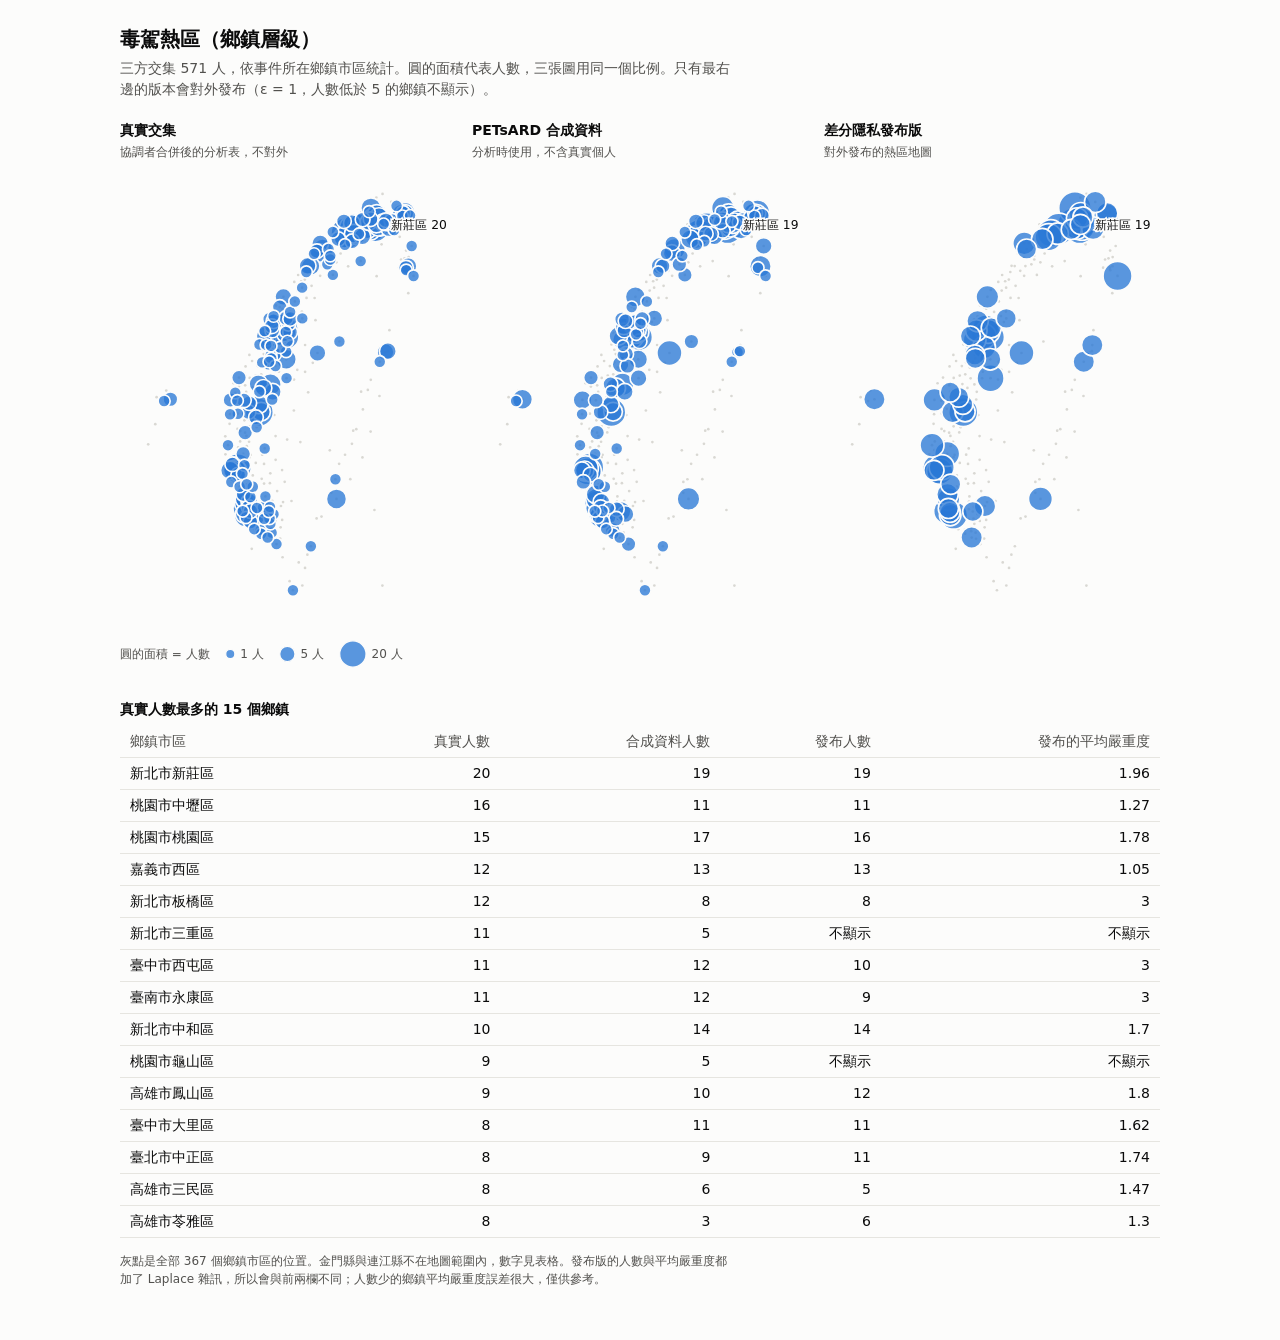
==== hotspot_pipeline/results/hotspot_map.html @ 136954be "Add PSI + PQC channel, PETsARD stage and DP hotspot map with a one-command demo psi_pqc: three-party" ====
<!doctype html>
<html lang="zh-Hant">
<head>
<meta charset="utf-8">
<meta name="viewport" content="width=device-width, initial-scale=1">
<title>毒駕熱區（鄉鎮層級）</title>
<style>
.viz-root {
  color-scheme: light;
  --surface-1: #fcfcfb; --text-primary: #0b0b0b; --text-secondary: #52514e;
  --series-1: #2a78d6; --ground: #d9d8d3; --rule: #e6e5e0;
}
@media (prefers-color-scheme: dark) {
  :root:where(:not([data-theme="light"])) .viz-root {
    color-scheme: dark;
    --surface-1: #1a1a19; --text-primary: #ffffff; --text-secondary: #c3c2b7;
    --series-1: #3987e5; --ground: #4a4945; --rule: #33322f;
  }
}
:root[data-theme="dark"] .viz-root {
  color-scheme: dark;
  --surface-1: #1a1a19; --text-primary: #ffffff; --text-secondary: #c3c2b7;
  --series-1: #3987e5; --ground: #4a4945; --rule: #33322f;
}
body { margin: 0; }
.viz-root { background: var(--surface-1); color: var(--text-primary); font: 14px/1.5 system-ui, "Noto Sans TC", "Microsoft JhengHei", sans-serif; padding: 24px 16px 40px; min-height: 100vh; box-sizing: border-box; }
.wrap { max-width: 1040px; margin: 0 auto; }
h1 { font-size: 20px; margin: 0 0 4px; }
.sub { color: var(--text-secondary); margin: 0 0 20px; max-width: 70ch; }
.maps { display: flex; flex-wrap: wrap; gap: 16px; }
.panel { flex: 1 1 280px; min-width: 0; }
.panel h2 { font-size: 14px; margin: 0; }
.panel p { color: var(--text-secondary); font-size: 12px; margin: 2px 0 6px; }
svg { width: 100%; height: auto; display: block; }
.ground { fill: var(--ground); }
.bubble { fill: var(--series-1); fill-opacity: .78; stroke: var(--surface-1); stroke-width: 1.5; }
.bubble:hover, .bubble.on { fill-opacity: 1; }
.lab { fill: var(--text-primary); font-size: 11px; paint-order: stroke; stroke: var(--surface-1); stroke-width: 3px; }
.key { color: var(--text-secondary); font-size: 12px; margin: 10px 0 0; display: flex; gap: 14px; align-items: center; flex-wrap: wrap; }
.key svg { width: auto; height: 34px; }
.tip { position: fixed; pointer-events: none; background: var(--surface-1); color: var(--text-primary); border: 1px solid var(--rule); border-radius: 6px; padding: 6px 9px; font-size: 12px; box-shadow: 0 2px 10px rgba(0,0,0,.15); }
.tip b { display: block; }
.scroll { overflow-x: auto; margin-top: 28px; }
table { border-collapse: collapse; width: 100%; font-variant-numeric: tabular-nums; }
caption { text-align: left; font-weight: 600; padding-bottom: 6px; }
th, td { padding: 5px 10px; border-bottom: 1px solid var(--rule); text-align: right; white-space: nowrap; }
th:first-child, td:first-child { text-align: left; }
th { color: var(--text-secondary); font-weight: 500; }
.note { color: var(--text-secondary); font-size: 12px; margin-top: 14px; max-width: 80ch; }
</style>
</head>
<body>
<div class="viz-root"><div class="wrap">
<h1>毒駕熱區（鄉鎮層級）</h1>
<p class="sub">三方交集 571 人，依事件所在鄉鎮市區統計。圓的面積代表人數，三張圖用同一個比例。只有最右邊的版本會對外發布（ε = 1，人數低於 5 的鄉鎮不顯示）。</p>
<div class="maps" id="maps"></div>
<div class="key" id="key"></div>
<div class="scroll"><table id="table"></table></div>
<p class="note">灰點是全部 367 個鄉鎮市區的位置。金門縣與連江縣不在地圖範圍內，數字見表格。發布版的人數與平均嚴重度都加了 Laplace 雜訊，所以會與前兩欄不同；人數少的鄉鎮平均嚴重度誤差很大，僅供參考。</p>
</div><div class="tip" id="tip" hidden></div></div>
<script>
const DATA = [{"id": 0, "county": "南投縣", "district": "中寮鄉", "lat": 23.8959, "lon": 120.7603, "n_real": 0, "n_synthetic": 0, "n_published": null, "severity_mean_published": null}, {"id": 1, "county": "南投縣", "district": "仁愛鄉", "lat": 24.063, "lon": 121.1657, "n_real": 1, "n_synthetic": 2, "n_published": null, "severity_mean_published": null}, {"id": 2, "county": "南投縣", "district": "信義鄉", "lat": 23.6412, "lon": 120.8826, "n_real": 0, "n_synthetic": 0, "n_published": null, "severity_mean_published": null}, {"id": 3, "county": "南投縣", "district": "南投市", "lat": 23.9153, "lon": 120.6841, "n_real": 5, "n_synthetic": 4, "n_published": 6.0, "severity_mean_published": 1.0}, {"id": 4, "county": "南投縣", "district": "名間鄉", "lat": 23.8435, "lon": 120.6944, "n_real": 0, "n_synthetic": 0, "n_published": null, "severity_mean_published": null}, {"id": 5, "county": "南投縣", "district": "國姓鄉", "lat": 24.0341, "lon": 120.8547, "n_real": 0, "n_synthetic": 0, "n_published": null, "severity_mean_published": null}, {"id": 6, "county": "南投縣", "district": "埔里鎮", "lat": 23.9678, "lon": 120.9668, "n_real": 3, "n_synthetic": 9, "n_published": 9.0, "severity_mean_published": 2.69}, {"id": 7, "county": "南投縣", "district": "水里鄉", "lat": 23.8114, "lon": 120.8549, "n_real": 0, "n_synthetic": 0, "n_published": null, "severity_mean_published": null}, {"id": 8, "county": "南投縣", "district": "竹山鎮", "lat": 23.759, "lon": 120.6868, "n_real": 1, "n_synthetic": 3, "n_published": 11.0, "severity_mean_published": 1.3}, {"id": 9, "county": "南投縣", "district": "草屯鎮", "lat": 23.9792, "lon": 120.6833, "n_real": 1, "n_synthetic": 0, "n_published": null, "severity_mean_published": null}, {"id": 10, "county": "南投縣", "district": "集集鎮", "lat": 23.8277, "lon": 120.7841, "n_real": 0, "n_synthetic": 0, "n_published": null, "severity_mean_published": null}, {"id": 11, "county": "南投縣", "district": "魚池鄉", "lat": 23.886, "lon": 120.9246, "n_real": 0, "n_synthetic": 0, "n_published": null, "severity_mean_published": null}, {"id": 12, "county": "南投縣", "district": "鹿谷鄉", "lat": 23.7474, "lon": 120.7546, "n_real": 0, "n_synthetic": 0, "n_published": null, "severity_mean_published": null}, {"id": 13, "county": "嘉義市", "district": "東區", "lat": 23.4799, "lon": 120.4562, "n_real": 4, "n_synthetic": 4, "n_published": 5.0, "severity_mean_published": 1.09}, {"id": 14, "county": "嘉義市", "district": "西區", "lat": 23.4765, "lon": 120.4398, "n_real": 12, "n_synthetic": 13, "n_published": 13.0, "severity_mean_published": 1.05}, {"id": 15, "county": "嘉義縣", "district": "中埔鄉", "lat": 23.4468, "lon": 120.4807, "n_real": 0, "n_synthetic": 0, "n_published": null, "severity_mean_published": null}, {"id": 16, "county": "嘉義縣", "district": "六腳鄉", "lat": 23.5041, "lon": 120.2911, "n_real": 0, "n_synthetic": 0, "n_published": null, "severity_mean_published": null}, {"id": 17, "county": "嘉義縣", "district": "大埔鄉", "lat": 23.2784, "lon": 120.5875, "n_real": 0, "n_synthetic": 0, "n_published": null, "severity_mean_published": null}, {"id": 18, "county": "嘉義縣", "district": "大林鎮", "lat": 23.6025, "lon": 120.462, "n_real": 0, "n_synthetic": 0, "n_published": null, "severity_mean_published": null}, {"id": 19, "county": "嘉義縣", "district": "太保市", "lat": 23.4777, "lon": 120.3421, "n_real": 2, "n_synthetic": 2, "n_published": 6.0, "severity_mean_published": 1.0}, {"id": 20, "county": "嘉義縣", "district": "布袋鎮", "lat": 23.3798, "lon": 120.1707, "n_real": 0, "n_synthetic": 0, "n_published": null, "severity_mean_published": null}, {"id": 21, "county": "嘉義縣", "district": "新港鄉", "lat": 23.552, "lon": 120.3489, "n_real": 2, "n_synthetic": 0, "n_published": null, "severity_mean_published": null}, {"id": 22, "county": "嘉義縣", "district": "朴子市", "lat": 23.4637, "lon": 120.2461, "n_real": 1, "n_synthetic": 0, "n_published": null, "severity_mean_published": null}, {"id": 23, "county": "嘉義縣", "district": "東石鄉", "lat": 23.4597, "lon": 120.1753, "n_real": 1, "n_synthetic": 1, "n_published": null, "severity_mean_published": null}, {"id": 24, "county": "嘉義縣", "district": "梅山鄉", "lat": 23.5818, "lon": 120.5571, "n_real": 1, "n_synthetic": 0, "n_published": null, "severity_mean_published": null}, {"id": 25, "county": "嘉義縣", "district": "民雄鄉", "lat": 23.5417, "lon": 120.4357, "n_real": 4, "n_synthetic": 3, "n_published": 5.0, "severity_mean_published": 1.2}, {"id": 26, "county": "嘉義縣", "district": "水上鄉", "lat": 23.4335, "lon": 120.4098, "n_real": 2, "n_synthetic": 0, "n_published": null, "severity_mean_published": null}, {"id": 27, "county": "嘉義縣", "district": "溪口鄉", "lat": 23.6014, "lon": 120.3988, "n_real": 0, "n_synthetic": 0, "n_published": 5.0, "severity_mean_published": 1.0}, {"id": 28, "county": "嘉義縣", "district": "番路鄉", "lat": 23.4532, "lon": 120.5762, "n_real": 0, "n_synthetic": 0, "n_published": null, "severity_mean_published": null}, {"id": 29, "county": "嘉義縣", "district": "竹崎鄉", "lat": 23.5078, "lon": 120.5435, "n_real": 0, "n_synthetic": 0, "n_published": null, "severity_mean_published": null}, {"id": 30, "county": "嘉義縣", "district": "義竹鄉", "lat": 23.3372, "lon": 120.2429, "n_real": 0, "n_synthetic": 0, "n_published": null, "severity_mean_published": null}, {"id": 31, "county": "嘉義縣", "district": "阿里山鄉", "lat": 23.4906, "lon": 120.7534, "n_real": 0, "n_synthetic": 0, "n_published": null, "severity_mean_published": null}, {"id": 32, "county": "嘉義縣", "district": "鹿草鄉", "lat": 23.4089, "lon": 120.3048, "n_real": 0, "n_synthetic": 0, "n_published": null, "severity_mean_published": null}, {"id": 33, "county": "基隆市", "district": "七堵區", "lat": 25.095, "lon": 121.7052, "n_real": 3, "n_synthetic": 2, "n_published": null, "severity_mean_published": null}, {"id": 34, "county": "基隆市", "district": "中山區", "lat": 25.1407, "lon": 121.7333, "n_real": 0, "n_synthetic": 0, "n_published": null, "severity_mean_published": null}, {"id": 35, "county": "基隆市", "district": "中正區", "lat": 25.1397, "lon": 121.7651, "n_real": 4, "n_synthetic": 8, "n_published": null, "severity_mean_published": null}, {"id": 36, "county": "基隆市", "district": "仁愛區", "lat": 25.1282, "lon": 121.7427, "n_real": 2, "n_synthetic": 2, "n_published": 6.0, "severity_mean_published": 3.0}, {"id": 37, "county": "基隆市", "district": "信義區", "lat": 25.1286, "lon": 121.7628, "n_real": 3, "n_synthetic": 3, "n_published": null, "severity_mean_published": null}, {"id": 38, "county": "基隆市", "district": "安樂區", "lat": 25.1315, "lon": 121.7216, "n_real": 3, "n_synthetic": 4, "n_published": null, "severity_mean_published": null}, {"id": 39, "county": "基隆市", "district": "暖暖區", "lat": 25.1046, "lon": 121.736, "n_real": 1, "n_synthetic": 1, "n_published": 9.0, "severity_mean_published": 1.0}, {"id": 40, "county": "宜蘭縣", "district": "三星鄉", "lat": 24.676, "lon": 121.7069, "n_real": 0, "n_synthetic": 0, "n_published": null, "severity_mean_published": null}, {"id": 41, "county": "宜蘭縣", "district": "五結鄉", "lat": 24.6881, "lon": 121.7911, "n_real": 3, "n_synthetic": 6, "n_published": null, "severity_mean_published": null}, {"id": 42, "county": "宜蘭縣", "district": "冬山鄉", "lat": 24.6554, "lon": 121.7708, "n_real": 1, "n_synthetic": 0, "n_published": null, "severity_mean_published": null}, {"id": 43, "county": "宜蘭縣", "district": "南澳鄉", "lat": 24.4645, "lon": 121.7896, "n_real": 0, "n_synthetic": 0, "n_published": null, "severity_mean_published": null}, {"id": 44, "county": "宜蘭縣", "district": "員山鄉", "lat": 24.744, "lon": 121.7241, "n_real": 0, "n_synthetic": 0, "n_published": null, "severity_mean_published": null}, {"id": 45, "county": "宜蘭縣", "district": "壯圍鄉", "lat": 24.7642, "lon": 121.7929, "n_real": 0, "n_synthetic": 0, "n_published": null, "severity_mean_published": null}, {"id": 46, "county": "宜蘭縣", "district": "大同鄉", "lat": 24.6051, "lon": 121.5029, "n_real": 0, "n_synthetic": 0, "n_published": null, "severity_mean_published": null}, {"id": 47, "county": "宜蘭縣", "district": "宜蘭市", "lat": 24.7531, "lon": 121.7552, "n_real": 0, "n_synthetic": 0, "n_published": null, "severity_mean_published": null}, {"id": 48, "county": "宜蘭縣", "district": "礁溪鄉", "lat": 24.8176, "lon": 121.7702, "n_real": 0, "n_synthetic": 0, "n_published": null, "severity_mean_published": null}, {"id": 49, "county": "宜蘭縣", "district": "羅東鎮", "lat": 24.6757, "lon": 121.7687, "n_real": 2, "n_synthetic": 1, "n_published": null, "severity_mean_published": null}, {"id": 50, "county": "宜蘭縣", "district": "蘇澳鎮", "lat": 24.6071, "lon": 121.8374, "n_real": 1, "n_synthetic": 1, "n_published": 13.0, "severity_mean_published": 1.0}, {"id": 51, "county": "宜蘭縣", "district": "頭城鎮", "lat": 24.8559, "lon": 121.8202, "n_real": 1, "n_synthetic": 3, "n_published": null, "severity_mean_published": null}, {"id": 52, "county": "屏東縣", "district": "三地門鄉", "lat": 22.7304, "lon": 120.6552, "n_real": 0, "n_synthetic": 0, "n_published": null, "severity_mean_published": null}, {"id": 53, "county": "屏東縣", "district": "九如鄉", "lat": 22.7344, "lon": 120.4909, "n_real": 0, "n_synthetic": 0, "n_published": null, "severity_mean_published": null}, {"id": 54, "county": "屏東縣", "district": "佳冬鄉", "lat": 22.426, "lon": 120.5552, "n_real": 0, "n_synthetic": 0, "n_published": null, "severity_mean_published": null}, {"id": 55, "county": "屏東縣", "district": "來義鄉", "lat": 22.5207, "lon": 120.6331, "n_real": 0, "n_synthetic": 0, "n_published": null, "severity_mean_published": null}, {"id": 56, "county": "屏東縣", "district": "內埔鄉", "lat": 22.6295, "lon": 120.5687, "n_real": 1, "n_synthetic": 3, "n_published": null, "severity_mean_published": null}, {"id": 57, "county": "屏東縣", "district": "南州鄉", "lat": 22.489, "lon": 120.5116, "n_real": 0, "n_synthetic": 0, "n_published": null, "severity_mean_published": null}, {"id": 58, "county": "屏東縣", "district": "屏東市", "lat": 22.6714, "lon": 120.4894, "n_real": 3, "n_synthetic": 2, "n_published": null, "severity_mean_published": null}, {"id": 59, "county": "屏東縣", "district": "崁頂鄉", "lat": 22.5133, "lon": 120.5103, "n_real": 0, "n_synthetic": 0, "n_published": null, "severity_mean_published": null}, {"id": 60, "county": "屏東縣", "district": "恆春鎮", "lat": 21.9982, "lon": 120.7448, "n_real": 1, "n_synthetic": 1, "n_published": null, "severity_mean_published": null}, {"id": 61, "county": "屏東縣", "district": "新園鄉", "lat": 22.4991, "lon": 120.4529, "n_real": 1, "n_synthetic": 2, "n_published": null, "severity_mean_published": null}, {"id": 62, "county": "屏東縣", "district": "新埤鄉", "lat": 22.4764, "lon": 120.5516, "n_real": 1, "n_synthetic": 0, "n_published": null, "severity_mean_published": null}, {"id": 63, "county": "屏東縣", "district": "春日鄉", "lat": 22.4273, "lon": 120.6286, "n_real": 0, "n_synthetic": 0, "n_published": null, "severity_mean_published": null}, {"id": 64, "county": "屏東縣", "district": "東港鎮", "lat": 22.4678, "lon": 120.4571, "n_real": 1, "n_synthetic": 1, "n_published": null, "severity_mean_published": null}, {"id": 65, "county": "屏東縣", "district": "枋寮鄉", "lat": 22.3816, "lon": 120.5958, "n_real": 1, "n_synthetic": 2, "n_published": null, "severity_mean_published": null}, {"id": 66, "county": "屏東縣", "district": "枋山鄉", "lat": 22.2721, "lon": 120.6507, "n_real": 0, "n_synthetic": 0, "n_published": null, "severity_mean_published": null}, {"id": 67, "county": "屏東縣", "district": "林邊鄉", "lat": 22.4359, "lon": 120.5158, "n_real": 1, "n_synthetic": 1, "n_published": 6.0, "severity_mean_published": 1.0}, {"id": 68, "county": "屏東縣", "district": "泰武鄉", "lat": 22.5822, "lon": 120.647, "n_real": 0, "n_synthetic": 0, "n_published": null, "severity_mean_published": null}, {"id": 69, "county": "屏東縣", "district": "滿州鄉", "lat": 22.0376, "lon": 120.8299, "n_real": 0, "n_synthetic": 0, "n_published": null, "severity_mean_published": null}, {"id": 70, "county": "屏東縣", "district": "潮州鎮", "lat": 22.5494, "lon": 120.5401, "n_real": 1, "n_synthetic": 0, "n_published": null, "severity_mean_published": null}, {"id": 71, "county": "屏東縣", "district": "牡丹鄉", "lat": 22.1835, "lon": 120.8543, "n_real": 0, "n_synthetic": 0, "n_published": null, "severity_mean_published": null}, {"id": 72, "county": "屏東縣", "district": "獅子鄉", "lat": 22.2296, "lon": 120.7972, "n_real": 0, "n_synthetic": 0, "n_published": null, "severity_mean_published": null}, {"id": 73, "county": "屏東縣", "district": "琉球鄉", "lat": 22.3418, "lon": 120.3716, "n_real": 0, "n_synthetic": 0, "n_published": null, "severity_mean_published": null}, {"id": 74, "county": "屏東縣", "district": "瑪家鄉", "lat": 22.6978, "lon": 120.6363, "n_real": 0, "n_synthetic": 0, "n_published": 6.0, "severity_mean_published": 1.08}, {"id": 75, "county": "屏東縣", "district": "竹田鄉", "lat": 22.5939, "lon": 120.5327, "n_real": 1, "n_synthetic": 0, "n_published": null, "severity_mean_published": null}, {"id": 76, "county": "屏東縣", "district": "萬丹鄉", "lat": 22.5915, "lon": 120.4839, "n_real": 1, "n_synthetic": 2, "n_published": null, "severity_mean_published": null}, {"id": 77, "county": "屏東縣", "district": "萬巒鄉", "lat": 22.5735, "lon": 120.5895, "n_real": 0, "n_synthetic": 0, "n_published": null, "severity_mean_published": null}, {"id": 78, "county": "屏東縣", "district": "車城鄉", "lat": 22.0739, "lon": 120.7146, "n_real": 0, "n_synthetic": 0, "n_published": null, "severity_mean_published": null}, {"id": 79, "county": "屏東縣", "district": "里港鄉", "lat": 22.7768, "lon": 120.4954, "n_real": 1, "n_synthetic": 0, "n_published": null, "severity_mean_published": null}, {"id": 80, "county": "屏東縣", "district": "長治鄉", "lat": 22.6906, "lon": 120.5365, "n_real": 1, "n_synthetic": 0, "n_published": null, "severity_mean_published": null}, {"id": 81, "county": "屏東縣", "district": "霧臺鄉", "lat": 22.739, "lon": 120.7317, "n_real": 0, "n_synthetic": 0, "n_published": null, "severity_mean_published": null}, {"id": 82, "county": "屏東縣", "district": "高樹鄉", "lat": 22.8212, "lon": 120.6018, "n_real": 0, "n_synthetic": 0, "n_published": null, "severity_mean_published": null}, {"id": 83, "county": "屏東縣", "district": "鹽埔鄉", "lat": 22.7399, "lon": 120.557, "n_real": 0, "n_synthetic": 0, "n_published": null, "severity_mean_published": null}, {"id": 84, "county": "屏東縣", "district": "麟洛鄉", "lat": 22.652, "lon": 120.5261, "n_real": 1, "n_synthetic": 5, "n_published": 5.0, "severity_mean_published": 1.59}, {"id": 85, "county": "彰化縣", "district": "二林鎮", "lat": 23.901, "lon": 120.3747, "n_real": 0, "n_synthetic": 0, "n_published": null, "severity_mean_published": null}, {"id": 86, "county": "彰化縣", "district": "二水鄉", "lat": 23.8121, "lon": 120.6175, "n_real": 0, "n_synthetic": 0, "n_published": null, "severity_mean_published": null}, {"id": 87, "county": "彰化縣", "district": "伸港鄉", "lat": 24.1495, "lon": 120.4882, "n_real": 1, "n_synthetic": 0, "n_published": null, "severity_mean_published": null}, {"id": 88, "county": "彰化縣", "district": "北斗鎮", "lat": 23.8731, "lon": 120.5238, "n_real": 1, "n_synthetic": 3, "n_published": null, "severity_mean_published": null}, {"id": 89, "county": "彰化縣", "district": "和美鎮", "lat": 24.1082, "lon": 120.5036, "n_real": 5, "n_synthetic": 4, "n_published": 5.0, "severity_mean_published": 1.63}, {"id": 90, "county": "彰化縣", "district": "員林市", "lat": 23.9593, "lon": 120.5746, "n_real": 2, "n_synthetic": 2, "n_published": null, "severity_mean_published": null}, {"id": 91, "county": "彰化縣", "district": "埔心鄉", "lat": 23.9517, "lon": 120.5443, "n_real": 1, "n_synthetic": 1, "n_published": 5.0, "severity_mean_published": 1.0}, {"id": 92, "county": "彰化縣", "district": "埔鹽鄉", "lat": 23.9947, "lon": 120.4673, "n_real": 0, "n_synthetic": 0, "n_published": null, "severity_mean_published": null}, {"id": 93, "county": "彰化縣", "district": "埤頭鄉", "lat": 23.8897, "lon": 120.4663, "n_real": 1, "n_synthetic": 0, "n_published": null, "severity_mean_published": null}, {"id": 94, "county": "彰化縣", "district": "大城鄉", "lat": 23.8564, "lon": 120.3156, "n_real": 0, "n_synthetic": 0, "n_published": null, "severity_mean_published": null}, {"id": 95, "county": "彰化縣", "district": "大村鄉", "lat": 23.9893, "lon": 120.5639, "n_real": 0, "n_synthetic": 0, "n_published": null, "severity_mean_published": null}, {"id": 96, "county": "彰化縣", "district": "彰化市", "lat": 24.0778, "lon": 120.5429, "n_real": 6, "n_synthetic": 5, "n_published": 7.0, "severity_mean_published": 1.0}, {"id": 97, "county": "彰化縣", "district": "永靖鄉", "lat": 23.9228, "lon": 120.5486, "n_real": 1, "n_synthetic": 0, "n_published": 5.0, "severity_mean_published": 3.0}, {"id": 98, "county": "彰化縣", "district": "溪州鄉", "lat": 23.8475, "lon": 120.4993, "n_real": 0, "n_synthetic": 0, "n_published": null, "severity_mean_published": null}, {"id": 99, "county": "彰化縣", "district": "溪湖鎮", "lat": 23.9591, "lon": 120.4804, "n_real": 0, "n_synthetic": 0, "n_published": null, "severity_mean_published": null}, {"id": 100, "county": "彰化縣", "district": "田中鎮", "lat": 23.8598, "lon": 120.5861, "n_real": 1, "n_synthetic": 2, "n_published": null, "severity_mean_published": null}, {"id": 101, "county": "彰化縣", "district": "田尾鄉", "lat": 23.8955, "lon": 120.529, "n_real": 1, "n_synthetic": 0, "n_published": null, "severity_mean_published": null}, {"id": 102, "county": "彰化縣", "district": "社頭鄉", "lat": 23.9029, "lon": 120.5872, "n_real": 0, "n_synthetic": 0, "n_published": null, "severity_mean_published": null}, {"id": 103, "county": "彰化縣", "district": "福興鄉", "lat": 24.0383, "lon": 120.4416, "n_real": 1, "n_synthetic": 0, "n_published": null, "severity_mean_published": null}, {"id": 104, "county": "彰化縣", "district": "秀水鄉", "lat": 24.0349, "lon": 120.5026, "n_real": 1, "n_synthetic": 0, "n_published": null, "severity_mean_published": null}, {"id": 105, "county": "彰化縣", "district": "竹塘鄉", "lat": 23.8591, "lon": 120.4268, "n_real": 0, "n_synthetic": 0, "n_published": null, "severity_mean_published": null}, {"id": 106, "county": "彰化縣", "district": "線西鄉", "lat": 24.1322, "lon": 120.4622, "n_real": 0, "n_synthetic": 0, "n_published": null, "severity_mean_published": null}, {"id": 107, "county": "彰化縣", "district": "芬園鄉", "lat": 24.0136, "lon": 120.6284, "n_real": 1, "n_synthetic": 0, "n_published": 7.0, "severity_mean_published": 1.0}, {"id": 108, "county": "彰化縣", "district": "花壇鄉", "lat": 24.0267, "lon": 120.5457, "n_real": 1, "n_synthetic": 1, "n_published": null, "severity_mean_published": null}, {"id": 109, "county": "彰化縣", "district": "芳苑鄉", "lat": 23.9516, "lon": 120.35, "n_real": 0, "n_synthetic": 0, "n_published": null, "severity_mean_published": null}, {"id": 110, "county": "彰化縣", "district": "鹿港鎮", "lat": 24.0644, "lon": 120.4404, "n_real": 0, "n_synthetic": 0, "n_published": null, "severity_mean_published": null}, {"id": 111, "county": "新北市", "district": "三峽區", "lat": 24.9354, "lon": 121.3737, "n_real": 3, "n_synthetic": 3, "n_published": null, "severity_mean_published": null}, {"id": 112, "county": "新北市", "district": "三芝區", "lat": 25.2574, "lon": 121.5002, "n_real": 0, "n_synthetic": 0, "n_published": null, "severity_mean_published": null}, {"id": 113, "county": "新北市", "district": "三重區", "lat": 25.0651, "lon": 121.4894, "n_real": 11, "n_synthetic": 5, "n_published": null, "severity_mean_published": null}, {"id": 114, "county": "新北市", "district": "中和區", "lat": 24.9999, "lon": 121.4938, "n_real": 10, "n_synthetic": 14, "n_published": 14.0, "severity_mean_published": 1.7}, {"id": 115, "county": "新北市", "district": "五股區", "lat": 25.078, "lon": 121.4485, "n_real": 2, "n_synthetic": 2, "n_published": null, "severity_mean_published": null}, {"id": 116, "county": "新北市", "district": "八里區", "lat": 25.1403, "lon": 121.4349, "n_real": 1, "n_synthetic": 1, "n_published": null, "severity_mean_published": null}, {"id": 117, "county": "新北市", "district": "土城區", "lat": 24.9821, "lon": 121.4499, "n_real": 4, "n_synthetic": 2, "n_published": null, "severity_mean_published": null}, {"id": 118, "county": "新北市", "district": "坪林區", "lat": 24.9321, "lon": 121.7117, "n_real": 0, "n_synthetic": 0, "n_published": null, "severity_mean_published": null}, {"id": 119, "county": "新北市", "district": "平溪區", "lat": 25.0248, "lon": 121.7409, "n_real": 0, "n_synthetic": 0, "n_published": null, "severity_mean_published": null}, {"id": 120, "county": "新北市", "district": "新店區", "lat": 24.9736, "lon": 121.5312, "n_real": 0, "n_synthetic": 0, "n_published": null, "severity_mean_published": null}, {"id": 121, "county": "新北市", "district": "新莊區", "lat": 25.0347, "lon": 121.4478, "n_real": 20, "n_synthetic": 19, "n_published": 19.0, "severity_mean_published": 1.96}, {"id": 122, "county": "新北市", "district": "板橋區", "lat": 25.0102, "lon": 121.4653, "n_real": 12, "n_synthetic": 8, "n_published": 8.0, "severity_mean_published": 3.0}, {"id": 123, "county": "新北市", "district": "林口區", "lat": 25.0762, "lon": 121.376, "n_real": 2, "n_synthetic": 1, "n_published": null, "severity_mean_published": null}, {"id": 124, "county": "新北市", "district": "樹林區", "lat": 24.9925, "lon": 121.4186, "n_real": 4, "n_synthetic": 5, "n_published": 5.0, "severity_mean_published": 2.56}, {"id": 125, "county": "新北市", "district": "永和區", "lat": 25.0077, "lon": 121.5159, "n_real": 3, "n_synthetic": 4, "n_published": 9.0, "severity_mean_published": 1.0}, {"id": 126, "county": "新北市", "district": "汐止區", "lat": 25.0652, "lon": 121.6388, "n_real": 2, "n_synthetic": 3, "n_published": null, "severity_mean_published": null}, {"id": 127, "county": "新北市", "district": "泰山區", "lat": 25.0557, "lon": 121.4311, "n_real": 3, "n_synthetic": 2, "n_published": null, "severity_mean_published": null}, {"id": 128, "county": "新北市", "district": "淡水區", "lat": 25.172, "lon": 121.4513, "n_real": 5, "n_synthetic": 7, "n_published": 17.0, "severity_mean_published": 1.08}, {"id": 129, "county": "新北市", "district": "深坑區", "lat": 25.0031, "lon": 121.6155, "n_real": 3, "n_synthetic": 6, "n_published": 7.0, "severity_mean_published": 1.28}, {"id": 130, "county": "新北市", "district": "烏來區", "lat": 24.8698, "lon": 121.5477, "n_real": 0, "n_synthetic": 0, "n_published": null, "severity_mean_published": null}, {"id": 131, "county": "新北市", "district": "瑞芳區", "lat": 25.1083, "lon": 121.8057, "n_real": 1, "n_synthetic": 2, "n_published": null, "severity_mean_published": null}, {"id": 132, "county": "新北市", "district": "石碇區", "lat": 24.989, "lon": 121.6622, "n_real": 1, "n_synthetic": 1, "n_published": null, "severity_mean_published": null}, {"id": 133, "county": "新北市", "district": "石門區", "lat": 25.2879, "lon": 121.5563, "n_real": 0, "n_synthetic": 0, "n_published": null, "severity_mean_published": null}, {"id": 134, "county": "新北市", "district": "萬里區", "lat": 25.1893, "lon": 121.6832, "n_real": 1, "n_synthetic": 1, "n_published": null, "severity_mean_published": null}, {"id": 135, "county": "新北市", "district": "蘆洲區", "lat": 25.0839, "lon": 121.4717, "n_real": 5, "n_synthetic": 7, "n_published": 6.0, "severity_mean_published": 2.85}, {"id": 136, "county": "新北市", "district": "貢寮區", "lat": 25.0159, "lon": 121.9322, "n_real": 0, "n_synthetic": 0, "n_published": null, "severity_mean_published": null}, {"id": 137, "county": "新北市", "district": "金山區", "lat": 25.2219, "lon": 121.6354, "n_real": 0, "n_synthetic": 0, "n_published": 6.0, "severity_mean_published": 1.0}, {"id": 138, "county": "新北市", "district": "雙溪區", "lat": 25.0367, "lon": 121.837, "n_real": 0, "n_synthetic": 0, "n_published": null, "severity_mean_published": null}, {"id": 139, "county": "新北市", "district": "鶯歌區", "lat": 24.9553, "lon": 121.343, "n_real": 1, "n_synthetic": 2, "n_published": null, "severity_mean_published": null}, {"id": 140, "county": "新竹市", "district": "北區", "lat": 24.8124, "lon": 120.9619, "n_real": 2, "n_synthetic": 0, "n_published": null, "severity_mean_published": null}, {"id": 141, "county": "新竹市", "district": "東區", "lat": 24.7967, "lon": 120.9876, "n_real": 4, "n_synthetic": 3, "n_published": null, "severity_mean_published": null}, {"id": 142, "county": "新竹市", "district": "香山區", "lat": 24.7913, "lon": 120.9359, "n_real": 1, "n_synthetic": 1, "n_published": null, "severity_mean_published": null}, {"id": 143, "county": "新竹縣", "district": "五峰鄉", "lat": 24.616, "lon": 121.1065, "n_real": 1, "n_synthetic": 2, "n_published": null, "severity_mean_published": null}, {"id": 144, "county": "新竹縣", "district": "北埔鄉", "lat": 24.7039, "lon": 121.0565, "n_real": 1, "n_synthetic": 2, "n_published": null, "severity_mean_published": null}, {"id": 145, "county": "新竹縣", "district": "寶山鄉", "lat": 24.7579, "lon": 120.9911, "n_real": 0, "n_synthetic": 0, "n_published": null, "severity_mean_published": null}, {"id": 146, "county": "新竹縣", "district": "尖石鄉", "lat": 24.687, "lon": 121.2448, "n_real": 0, "n_synthetic": 0, "n_published": null, "severity_mean_published": null}, {"id": 147, "county": "新竹縣", "district": "峨眉鄉", "lat": 24.6895, "lon": 121.0026, "n_real": 0, "n_synthetic": 0, "n_published": null, "severity_mean_published": null}, {"id": 148, "county": "新竹縣", "district": "新埔鎮", "lat": 24.831, "lon": 121.0665, "n_real": 1, "n_synthetic": 0, "n_published": null, "severity_mean_published": null}, {"id": 149, "county": "新竹縣", "district": "新豐鄉", "lat": 24.8777, "lon": 120.9919, "n_real": 3, "n_synthetic": 2, "n_published": 7.0, "severity_mean_published": 1.0}, {"id": 150, "county": "新竹縣", "district": "橫山鄉", "lat": 24.7201, "lon": 121.1381, "n_real": 0, "n_synthetic": 0, "n_published": null, "severity_mean_published": null}, {"id": 151, "county": "新竹縣", "district": "湖口鄉", "lat": 24.8781, "lon": 121.0332, "n_real": 0, "n_synthetic": 0, "n_published": null, "severity_mean_published": null}, {"id": 152, "county": "新竹縣", "district": "竹北市", "lat": 24.83, "lon": 121.0135, "n_real": 5, "n_synthetic": 6, "n_published": 5.0, "severity_mean_published": 3.0}, {"id": 153, "county": "新竹縣", "district": "竹東鎮", "lat": 24.744, "lon": 121.083, "n_real": 1, "n_synthetic": 0, "n_published": null, "severity_mean_published": null}, {"id": 154, "county": "新竹縣", "district": "芎林鄉", "lat": 24.774, "lon": 121.0828, "n_real": 1, "n_synthetic": 1, "n_published": null, "severity_mean_published": null}, {"id": 155, "county": "新竹縣", "district": "關西鎮", "lat": 24.7934, "lon": 121.1765, "n_real": 0, "n_synthetic": 0, "n_published": null, "severity_mean_published": null}, {"id": 156, "county": "桃園市", "district": "中壢區", "lat": 24.962, "lon": 121.2325, "n_real": 16, "n_synthetic": 11, "n_published": 11.0, "severity_mean_published": 1.27}, {"id": 157, "county": "桃園市", "district": "八德區", "lat": 24.9581, "lon": 121.2954, "n_real": 4, "n_synthetic": 2, "n_published": 6.0, "severity_mean_published": 1.0}, {"id": 158, "county": "桃園市", "district": "大園區", "lat": 25.0614, "lon": 121.2064, "n_real": 2, "n_synthetic": 2, "n_published": null, "severity_mean_published": null}, {"id": 159, "county": "桃園市", "district": "大溪區", "lat": 24.8943, "lon": 121.2824, "n_real": 2, "n_synthetic": 1, "n_published": null, "severity_mean_published": null}, {"id": 160, "county": "桃園市", "district": "平鎮", "lat": 24.9287, "lon": 121.213, "n_real": 6, "n_synthetic": 7, "n_published": 11.0, "severity_mean_published": 1.0}, {"id": 161, "county": "桃園市", "district": "復興區", "lat": 24.7304, "lon": 121.3583, "n_real": 1, "n_synthetic": 0, "n_published": null, "severity_mean_published": null}, {"id": 162, "county": "桃園市", "district": "新屋區", "lat": 24.972, "lon": 121.106, "n_real": 1, "n_synthetic": 1, "n_published": null, "severity_mean_published": null}, {"id": 163, "county": "桃園市", "district": "桃園區", "lat": 24.9971, "lon": 121.3044, "n_real": 15, "n_synthetic": 17, "n_published": 16.0, "severity_mean_published": 1.78}, {"id": 164, "county": "桃園市", "district": "楊梅區", "lat": 24.9124, "lon": 121.1548, "n_real": 2, "n_synthetic": 4, "n_published": 6.0, "severity_mean_published": 1.06}, {"id": 165, "county": "桃園市", "district": "蘆竹區", "lat": 25.0449, "lon": 121.2792, "n_real": 3, "n_synthetic": 3, "n_published": null, "severity_mean_published": null}, {"id": 166, "county": "桃園市", "district": "觀音區", "lat": 25.0358, "lon": 121.1307, "n_real": 0, "n_synthetic": 0, "n_published": null, "severity_mean_published": null}, {"id": 167, "county": "桃園市", "district": "龍潭區", "lat": 24.8664, "lon": 121.2155, "n_real": 1, "n_synthetic": 1, "n_published": null, "severity_mean_published": null}, {"id": 168, "county": "桃園市", "district": "龜山區", "lat": 25.0199, "lon": 121.3552, "n_real": 9, "n_synthetic": 5, "n_published": null, "severity_mean_published": null}, {"id": 169, "county": "澎湖縣", "district": "七美鄉", "lat": 23.2095, "lon": 119.4338, "n_real": 0, "n_synthetic": 0, "n_published": null, "severity_mean_published": null}, {"id": 170, "county": "澎湖縣", "district": "望安鄉", "lat": 23.377, "lon": 119.4978, "n_real": 0, "n_synthetic": 0, "n_published": null, "severity_mean_published": null}, {"id": 171, "county": "澎湖縣", "district": "湖西鄉", "lat": 23.5837, "lon": 119.6348, "n_real": 2, "n_synthetic": 5, "n_published": 6.0, "severity_mean_published": 1.0}, {"id": 172, "county": "澎湖縣", "district": "白沙鄉", "lat": 23.6557, "lon": 119.5974, "n_real": 0, "n_synthetic": 0, "n_published": null, "severity_mean_published": null}, {"id": 173, "county": "澎湖縣", "district": "西嶼鄉", "lat": 23.6008, "lon": 119.5097, "n_real": 0, "n_synthetic": 0, "n_published": null, "severity_mean_published": null}, {"id": 174, "county": "澎湖縣", "district": "馬公市", "lat": 23.5688, "lon": 119.5777, "n_real": 1, "n_synthetic": 1, "n_published": null, "severity_mean_published": null}, {"id": 175, "county": "臺中市", "district": "中區", "lat": 24.1426, "lon": 120.6799, "n_real": 1, "n_synthetic": 1, "n_published": null, "severity_mean_published": null}, {"id": 176, "county": "臺中市", "district": "北區", "lat": 24.159, "lon": 120.6804, "n_real": 5, "n_synthetic": 3, "n_published": null, "severity_mean_published": null}, {"id": 177, "county": "臺中市", "district": "北屯區", "lat": 24.1765, "lon": 120.6938, "n_real": 6, "n_synthetic": 4, "n_published": 5.0, "severity_mean_published": 3.0}, {"id": 178, "county": "臺中市", "district": "南區", "lat": 24.1225, "lon": 120.6647, "n_real": 2, "n_synthetic": 1, "n_published": null, "severity_mean_published": null}, {"id": 179, "county": "臺中市", "district": "南屯區", "lat": 24.1428, "lon": 120.6369, "n_real": 7, "n_synthetic": 11, "n_published": 11.0, "severity_mean_published": 1.96}, {"id": 180, "county": "臺中市", "district": "后里區", "lat": 24.309, "lon": 120.7191, "n_real": 1, "n_synthetic": 0, "n_published": null, "severity_mean_published": null}, {"id": 181, "county": "臺中市", "district": "和平區", "lat": 24.2405, "lon": 120.9489, "n_real": 0, "n_synthetic": 0, "n_published": null, "severity_mean_published": null}, {"id": 182, "county": "臺中市", "district": "外埔區", "lat": 24.335, "lon": 120.648, "n_real": 0, "n_synthetic": 0, "n_published": null, "severity_mean_published": null}, {"id": 183, "county": "臺中市", "district": "大安區", "lat": 24.3626, "lon": 120.592, "n_real": 0, "n_synthetic": 0, "n_published": null, "severity_mean_published": null}, {"id": 184, "county": "臺中市", "district": "大甲區", "lat": 24.3491, "lon": 120.625, "n_real": 2, "n_synthetic": 1, "n_published": null, "severity_mean_published": null}, {"id": 185, "county": "臺中市", "district": "大肚區", "lat": 24.1543, "lon": 120.5578, "n_real": 2, "n_synthetic": 2, "n_published": 6.0, "severity_mean_published": 1.0}, {"id": 186, "county": "臺中市", "district": "大里區", "lat": 24.1008, "lon": 120.6899, "n_real": 8, "n_synthetic": 11, "n_published": 11.0, "severity_mean_published": 1.62}, {"id": 187, "county": "臺中市", "district": "大雅區", "lat": 24.2239, "lon": 120.649, "n_real": 3, "n_synthetic": 2, "n_published": null, "severity_mean_published": null}, {"id": 188, "county": "臺中市", "district": "太平區", "lat": 24.14, "lon": 120.7192, "n_real": 2, "n_synthetic": 0, "n_published": null, "severity_mean_published": null}, {"id": 189, "county": "臺中市", "district": "新社區", "lat": 24.2245, "lon": 120.8074, "n_real": 0, "n_synthetic": 0, "n_published": null, "severity_mean_published": null}, {"id": 190, "county": "臺中市", "district": "東勢區", "lat": 24.255, "lon": 120.8294, "n_real": 1, "n_synthetic": 3, "n_published": 5.0, "severity_mean_published": 1.17}, {"id": 191, "county": "臺中市", "district": "東區", "lat": 24.1389, "lon": 120.6965, "n_real": 3, "n_synthetic": 4, "n_published": null, "severity_mean_published": null}, {"id": 192, "county": "臺中市", "district": "梧棲區", "lat": 24.2478, "lon": 120.5374, "n_real": 2, "n_synthetic": 2, "n_published": null, "severity_mean_published": null}, {"id": 193, "county": "臺中市", "district": "沙鹿區", "lat": 24.2324, "lon": 120.5693, "n_real": 2, "n_synthetic": 2, "n_published": 6.0, "severity_mean_published": 1.0}, {"id": 194, "county": "臺中市", "district": "清水區", "lat": 24.2729, "lon": 120.5697, "n_real": 1, "n_synthetic": 0, "n_published": null, "severity_mean_published": null}, {"id": 195, "county": "臺中市", "district": "潭子區", "lat": 24.2112, "lon": 120.7044, "n_real": 2, "n_synthetic": 1, "n_published": null, "severity_mean_published": null}, {"id": 196, "county": "臺中市", "district": "烏日區", "lat": 24.1066, "lon": 120.6264, "n_real": 4, "n_synthetic": 8, "n_published": 9.0, "severity_mean_published": 2.22}, {"id": 197, "county": "臺中市", "district": "石岡區", "lat": 24.2744, "lon": 120.7817, "n_real": 0, "n_synthetic": 0, "n_published": null, "severity_mean_published": null}, {"id": 198, "county": "臺中市", "district": "神岡區", "lat": 24.2577, "lon": 120.6826, "n_real": 2, "n_synthetic": 0, "n_published": null, "severity_mean_published": null}, {"id": 199, "county": "臺中市", "district": "西區", "lat": 24.1467, "lon": 120.6641, "n_real": 5, "n_synthetic": 8, "n_published": 8.0, "severity_mean_published": 2.09}, {"id": 200, "county": "臺中市", "district": "西屯區", "lat": 24.1754, "lon": 120.6425, "n_real": 11, "n_synthetic": 12, "n_published": 10.0, "severity_mean_published": 3.0}, {"id": 201, "county": "臺中市", "district": "豐原區", "lat": 24.2506, "lon": 120.7203, "n_real": 2, "n_synthetic": 2, "n_published": null, "severity_mean_published": null}, {"id": 202, "county": "臺中市", "district": "霧峰區", "lat": 24.0649, "lon": 120.6959, "n_real": 1, "n_synthetic": 2, "n_published": null, "severity_mean_published": null}, {"id": 203, "county": "臺中市", "district": "龍井區", "lat": 24.1896, "lon": 120.5533, "n_real": 2, "n_synthetic": 3, "n_published": null, "severity_mean_published": null}, {"id": 204, "county": "臺北市", "district": "中山區", "lat": 25.0604, "lon": 121.5328, "n_real": 4, "n_synthetic": 1, "n_published": null, "severity_mean_published": null}, {"id": 205, "county": "臺北市", "district": "中正區", "lat": 25.0362, "lon": 121.518, "n_real": 8, "n_synthetic": 9, "n_published": 11.0, "severity_mean_published": 1.74}, {"id": 206, "county": "臺北市", "district": "信義區", "lat": 25.0378, "lon": 121.5662, "n_real": 1, "n_synthetic": 0, "n_published": null, "severity_mean_published": null}, {"id": 207, "county": "臺北市", "district": "內湖區", "lat": 25.07, "lon": 121.5863, "n_real": 2, "n_synthetic": 4, "n_published": null, "severity_mean_published": null}, {"id": 208, "county": "臺北市", "district": "北投區", "lat": 25.1221, "lon": 121.5034, "n_real": 4, "n_synthetic": 5, "n_published": 7.0, "severity_mean_published": 1.0}, {"id": 209, "county": "臺北市", "district": "南港區", "lat": 25.0521, "lon": 121.6029, "n_real": 3, "n_synthetic": 2, "n_published": null, "severity_mean_published": null}, {"id": 210, "county": "臺北市", "district": "士林區", "lat": 25.0962, "lon": 121.5242, "n_real": 4, "n_synthetic": 5, "n_published": 5.0, "severity_mean_published": 3.0}, {"id": 211, "county": "臺北市", "district": "大同區", "lat": 25.0607, "lon": 121.5131, "n_real": 5, "n_synthetic": 10, "n_published": 9.0, "severity_mean_published": 2.2}, {"id": 212, "county": "臺北市", "district": "大安區", "lat": 25.031, "lon": 121.544, "n_real": 6, "n_synthetic": 3, "n_published": null, "severity_mean_published": null}, {"id": 213, "county": "臺北市", "district": "文山區", "lat": 24.9918, "lon": 121.559, "n_real": 0, "n_synthetic": 0, "n_published": null, "severity_mean_published": null}, {"id": 214, "county": "臺北市", "district": "松山區", "lat": 25.0522, "lon": 121.5579, "n_real": 3, "n_synthetic": 4, "n_published": null, "severity_mean_published": null}, {"id": 215, "county": "臺北市", "district": "萬華區", "lat": 25.0352, "lon": 121.5003, "n_real": 3, "n_synthetic": 3, "n_published": 5.0, "severity_mean_published": 3.0}, {"id": 216, "county": "臺南市", "district": "七股區", "lat": 23.1266, "lon": 120.1332, "n_real": 0, "n_synthetic": 0, "n_published": null, "severity_mean_published": null}, {"id": 217, "county": "臺南市", "district": "下營區", "lat": 23.2338, "lon": 120.2665, "n_real": 0, "n_synthetic": 0, "n_published": null, "severity_mean_published": null}, {"id": 218, "county": "臺南市", "district": "中西區", "lat": 22.9937, "lon": 120.1986, "n_real": 4, "n_synthetic": 4, "n_published": null, "severity_mean_published": null}, {"id": 219, "county": "臺南市", "district": "仁德區", "lat": 22.9576, "lon": 120.2497, "n_real": 2, "n_synthetic": 2, "n_published": null, "severity_mean_published": null}, {"id": 220, "county": "臺南市", "district": "佳里區", "lat": 23.1624, "lon": 120.1777, "n_real": 0, "n_synthetic": 0, "n_published": null, "severity_mean_published": null}, {"id": 221, "county": "臺南市", "district": "六甲區", "lat": 23.231, "lon": 120.3473, "n_real": 0, "n_synthetic": 0, "n_published": null, "severity_mean_published": null}, {"id": 222, "county": "臺南市", "district": "北區", "lat": 23.0088, "lon": 120.2088, "n_real": 7, "n_synthetic": 9, "n_published": 14.0, "severity_mean_published": 1.0}, {"id": 223, "county": "臺南市", "district": "北門區", "lat": 23.2758, "lon": 120.1319, "n_real": 0, "n_synthetic": 0, "n_published": null, "severity_mean_published": null}, {"id": 224, "county": "臺南市", "district": "南化區", "lat": 23.0466, "lon": 120.4829, "n_real": 0, "n_synthetic": 0, "n_published": null, "severity_mean_published": null}, {"id": 225, "county": "臺南市", "district": "南區", "lat": 22.9738, "lon": 120.1911, "n_real": 0, "n_synthetic": 0, "n_published": null, "severity_mean_published": null}, {"id": 226, "county": "臺南市", "district": "善化區", "lat": 23.1304, "lon": 120.294, "n_real": 2, "n_synthetic": 1, "n_published": 9.0, "severity_mean_published": 1.0}, {"id": 227, "county": "臺南市", "district": "大內區", "lat": 23.1224, "lon": 120.3613, "n_real": 0, "n_synthetic": 0, "n_published": null, "severity_mean_published": null}, {"id": 228, "county": "臺南市", "district": "學甲區", "lat": 23.2334, "lon": 120.1819, "n_real": 0, "n_synthetic": 0, "n_published": null, "severity_mean_published": null}, {"id": 229, "county": "臺南市", "district": "安南區", "lat": 23.0439, "lon": 120.1957, "n_real": 2, "n_synthetic": 0, "n_published": null, "severity_mean_published": null}, {"id": 230, "county": "臺南市", "district": "安定區", "lat": 23.0939, "lon": 120.2258, "n_real": 0, "n_synthetic": 0, "n_published": null, "severity_mean_published": null}, {"id": 231, "county": "臺南市", "district": "安平區", "lat": 22.9934, "lon": 120.1738, "n_real": 4, "n_synthetic": 3, "n_published": 5.0, "severity_mean_published": 1.19}, {"id": 232, "county": "臺南市", "district": "官田區", "lat": 23.1943, "lon": 120.3265, "n_real": 0, "n_synthetic": 0, "n_published": null, "severity_mean_published": null}, {"id": 233, "county": "臺南市", "district": "將軍區", "lat": 23.2025, "lon": 120.1566, "n_real": 1, "n_synthetic": 1, "n_published": 8.0, "severity_mean_published": 1.0}, {"id": 234, "county": "臺南市", "district": "山上區", "lat": 23.103, "lon": 120.3523, "n_real": 0, "n_synthetic": 0, "n_published": null, "severity_mean_published": null}, {"id": 235, "county": "臺南市", "district": "左鎮", "lat": 23.0554, "lon": 120.4082, "n_real": 0, "n_synthetic": 0, "n_published": null, "severity_mean_published": null}, {"id": 236, "county": "臺南市", "district": "後壁區", "lat": 23.3591, "lon": 120.3523, "n_real": 0, "n_synthetic": 0, "n_published": null, "severity_mean_published": null}, {"id": 237, "county": "臺南市", "district": "新化區", "lat": 23.0361, "lon": 120.3059, "n_real": 1, "n_synthetic": 0, "n_published": null, "severity_mean_published": null}, {"id": 238, "county": "臺南市", "district": "新市", "lat": 23.0801, "lon": 120.2897, "n_real": 0, "n_synthetic": 0, "n_published": null, "severity_mean_published": null}, {"id": 239, "county": "臺南市", "district": "新營區", "lat": 23.3067, "lon": 120.3116, "n_real": 2, "n_synthetic": 2, "n_published": null, "severity_mean_published": null}, {"id": 240, "county": "臺南市", "district": "東區", "lat": 22.9852, "lon": 120.2267, "n_real": 7, "n_synthetic": 11, "n_published": 10.0, "severity_mean_published": 3.0}, {"id": 241, "county": "臺南市", "district": "東山區", "lat": 23.3086, "lon": 120.4034, "n_real": 0, "n_synthetic": 0, "n_published": null, "severity_mean_published": null}, {"id": 242, "county": "臺南市", "district": "柳營區", "lat": 23.2792, "lon": 120.3233, "n_real": 0, "n_synthetic": 0, "n_published": null, "severity_mean_published": null}, {"id": 243, "county": "臺南市", "district": "楠西區", "lat": 23.1754, "lon": 120.489, "n_real": 1, "n_synthetic": 1, "n_published": null, "severity_mean_published": null}, {"id": 244, "county": "臺南市", "district": "歸仁區", "lat": 22.9666, "lon": 120.2875, "n_real": 1, "n_synthetic": 0, "n_published": null, "severity_mean_published": null}, {"id": 245, "county": "臺南市", "district": "永康區", "lat": 23.0195, "lon": 120.2446, "n_real": 11, "n_synthetic": 12, "n_published": 9.0, "severity_mean_published": 3.0}, {"id": 246, "county": "臺南市", "district": "玉井區", "lat": 23.1237, "lon": 120.466, "n_real": 0, "n_synthetic": 0, "n_published": null, "severity_mean_published": null}, {"id": 247, "county": "臺南市", "district": "白河區", "lat": 23.3518, "lon": 120.4163, "n_real": 1, "n_synthetic": 0, "n_published": null, "severity_mean_published": null}, {"id": 248, "county": "臺南市", "district": "西港區", "lat": 23.1212, "lon": 120.2028, "n_real": 0, "n_synthetic": 0, "n_published": null, "severity_mean_published": null}, {"id": 249, "county": "臺南市", "district": "關廟區", "lat": 22.9616, "lon": 120.3281, "n_real": 0, "n_synthetic": 0, "n_published": null, "severity_mean_published": null}, {"id": 250, "county": "臺南市", "district": "鹽水區", "lat": 23.3196, "lon": 120.2677, "n_real": 0, "n_synthetic": 0, "n_published": null, "severity_mean_published": null}, {"id": 251, "county": "臺南市", "district": "麻豆區", "lat": 23.1838, "lon": 120.2485, "n_real": 0, "n_synthetic": 0, "n_published": null, "severity_mean_published": null}, {"id": 252, "county": "臺南市", "district": "龍崎區", "lat": 22.9514, "lon": 120.3811, "n_real": 0, "n_synthetic": 0, "n_published": null, "severity_mean_published": null}, {"id": 253, "county": "臺東縣", "district": "卑南鄉", "lat": 22.8069, "lon": 121.0924, "n_real": 0, "n_synthetic": 0, "n_published": null, "severity_mean_published": null}, {"id": 254, "county": "臺東縣", "district": "大武鄉", "lat": 22.3638, "lon": 120.9072, "n_real": 1, "n_synthetic": 1, "n_published": null, "severity_mean_published": null}, {"id": 255, "county": "臺東縣", "district": "太麻里鄉", "lat": 22.6099, "lon": 121.0034, "n_real": 0, "n_synthetic": 0, "n_published": null, "severity_mean_published": null}, {"id": 256, "county": "臺東縣", "district": "延平鄉", "lat": 22.8974, "lon": 121.0927, "n_real": 0, "n_synthetic": 0, "n_published": null, "severity_mean_published": null}, {"id": 257, "county": "臺東縣", "district": "成功鎮", "lat": 23.1011, "lon": 121.3744, "n_real": 0, "n_synthetic": 0, "n_published": null, "severity_mean_published": null}, {"id": 258, "county": "臺東縣", "district": "東河鄉", "lat": 22.9207, "lon": 121.2645, "n_real": 0, "n_synthetic": 0, "n_published": null, "severity_mean_published": null}, {"id": 259, "county": "臺東縣", "district": "池上鄉", "lat": 23.123, "lon": 121.2166, "n_real": 0, "n_synthetic": 0, "n_published": null, "severity_mean_published": null}, {"id": 260, "county": "臺東縣", "district": "海端鄉", "lat": 23.1599, "lon": 121.0787, "n_real": 0, "n_synthetic": 0, "n_published": null, "severity_mean_published": null}, {"id": 261, "county": "臺東縣", "district": "綠島鄉", "lat": 22.6645, "lon": 121.4829, "n_real": 0, "n_synthetic": 0, "n_published": null, "severity_mean_published": null}, {"id": 262, "county": "臺東縣", "district": "臺東市", "lat": 22.7566, "lon": 121.139, "n_real": 5, "n_synthetic": 7, "n_published": 8.0, "severity_mean_published": 3.0}, {"id": 263, "county": "臺東縣", "district": "蘭嶼鄉", "lat": 22.0371, "lon": 121.5551, "n_real": 0, "n_synthetic": 0, "n_published": null, "severity_mean_published": null}, {"id": 264, "county": "臺東縣", "district": "達仁鄉", "lat": 22.2938, "lon": 120.8756, "n_real": 0, "n_synthetic": 0, "n_published": null, "severity_mean_published": null}, {"id": 265, "county": "臺東縣", "district": "金峰鄉", "lat": 22.5948, "lon": 120.9591, "n_real": 0, "n_synthetic": 0, "n_published": null, "severity_mean_published": null}, {"id": 266, "county": "臺東縣", "district": "長濱鄉", "lat": 23.3151, "lon": 121.4484, "n_real": 0, "n_synthetic": 0, "n_published": null, "severity_mean_published": null}, {"id": 267, "county": "臺東縣", "district": "關山鎮", "lat": 23.0476, "lon": 121.163, "n_real": 0, "n_synthetic": 0, "n_published": null, "severity_mean_published": null}, {"id": 268, "county": "臺東縣", "district": "鹿野鄉", "lat": 22.9195, "lon": 121.1295, "n_real": 1, "n_synthetic": 0, "n_published": null, "severity_mean_published": null}, {"id": 269, "county": "花蓮縣", "district": "光復鄉", "lat": 23.6615, "lon": 121.4231, "n_real": 0, "n_synthetic": 0, "n_published": null, "severity_mean_published": null}, {"id": 270, "county": "花蓮縣", "district": "卓溪鄉", "lat": 23.3228, "lon": 121.2907, "n_real": 0, "n_synthetic": 0, "n_published": null, "severity_mean_published": null}, {"id": 271, "county": "花蓮縣", "district": "吉安鄉", "lat": 23.9747, "lon": 121.5834, "n_real": 3, "n_synthetic": 1, "n_published": null, "severity_mean_published": null}, {"id": 272, "county": "花蓮縣", "district": "壽豐鄉", "lat": 23.8951, "lon": 121.5312, "n_real": 1, "n_synthetic": 1, "n_published": 6.0, "severity_mean_published": 1.0}, {"id": 273, "county": "花蓮縣", "district": "富里鄉", "lat": 23.2138, "lon": 121.2791, "n_real": 0, "n_synthetic": 0, "n_published": null, "severity_mean_published": null}, {"id": 274, "county": "花蓮縣", "district": "新城鄉", "lat": 24.0335, "lon": 121.6086, "n_real": 0, "n_synthetic": 0, "n_published": 6.0, "severity_mean_published": 1.0}, {"id": 275, "county": "花蓮縣", "district": "玉里鎮", "lat": 23.3355, "lon": 121.3187, "n_real": 0, "n_synthetic": 0, "n_published": null, "severity_mean_published": null}, {"id": 276, "county": "花蓮縣", "district": "瑞穗鄉", "lat": 23.4993, "lon": 121.3785, "n_real": 0, "n_synthetic": 0, "n_published": null, "severity_mean_published": null}, {"id": 277, "county": "花蓮縣", "district": "秀林鄉", "lat": 24.1568, "lon": 121.6187, "n_real": 0, "n_synthetic": 0, "n_published": null, "severity_mean_published": null}, {"id": 278, "county": "花蓮縣", "district": "花蓮市", "lat": 23.9831, "lon": 121.6045, "n_real": 3, "n_synthetic": 1, "n_published": null, "severity_mean_published": null}, {"id": 279, "county": "花蓮縣", "district": "萬榮鄉", "lat": 23.6464, "lon": 121.3622, "n_real": 0, "n_synthetic": 0, "n_published": null, "severity_mean_published": null}, {"id": 280, "county": "花蓮縣", "district": "豐濱鄉", "lat": 23.6107, "lon": 121.5286, "n_real": 0, "n_synthetic": 0, "n_published": null, "severity_mean_published": null}, {"id": 281, "county": "花蓮縣", "district": "鳳林鎮", "lat": 23.7449, "lon": 121.4499, "n_real": 0, "n_synthetic": 0, "n_published": null, "severity_mean_published": null}, {"id": 282, "county": "苗栗縣", "district": "三灣鄉", "lat": 24.6495, "lon": 120.956, "n_real": 0, "n_synthetic": 0, "n_published": null, "severity_mean_published": null}, {"id": 283, "county": "苗栗縣", "district": "三義鄉", "lat": 24.3955, "lon": 120.7622, "n_real": 1, "n_synthetic": 1, "n_published": null, "severity_mean_published": null}, {"id": 284, "county": "苗栗縣", "district": "公館鄉", "lat": 24.5102, "lon": 120.828, "n_real": 1, "n_synthetic": 0, "n_published": null, "severity_mean_published": null}, {"id": 285, "county": "苗栗縣", "district": "卓蘭鎮", "lat": 24.3113, "lon": 120.8256, "n_real": 0, "n_synthetic": 0, "n_published": null, "severity_mean_published": null}, {"id": 286, "county": "苗栗縣", "district": "南庄鄉", "lat": 24.6083, "lon": 120.9912, "n_real": 0, "n_synthetic": 0, "n_published": null, "severity_mean_published": null}, {"id": 287, "county": "苗栗縣", "district": "大湖鄉", "lat": 24.4245, "lon": 120.8679, "n_real": 0, "n_synthetic": 0, "n_published": null, "severity_mean_published": null}, {"id": 288, "county": "苗栗縣", "district": "後龍鎮", "lat": 24.6149, "lon": 120.7919, "n_real": 0, "n_synthetic": 0, "n_published": null, "severity_mean_published": null}, {"id": 289, "county": "苗栗縣", "district": "泰安鄉", "lat": 24.4242, "lon": 120.9411, "n_real": 0, "n_synthetic": 0, "n_published": null, "severity_mean_published": null}, {"id": 290, "county": "苗栗縣", "district": "獅潭鄉", "lat": 24.5254, "lon": 120.9137, "n_real": 0, "n_synthetic": 0, "n_published": null, "severity_mean_published": null}, {"id": 291, "county": "苗栗縣", "district": "竹南鎮", "lat": 24.6912, "lon": 120.8774, "n_real": 3, "n_synthetic": 3, "n_published": null, "severity_mean_published": null}, {"id": 292, "county": "苗栗縣", "district": "苑裡鎮", "lat": 24.4337, "lon": 120.6582, "n_real": 3, "n_synthetic": 5, "n_published": 7.0, "severity_mean_published": 1.85}, {"id": 293, "county": "苗栗縣", "district": "苗栗市", "lat": 24.5633, "lon": 120.8192, "n_real": 0, "n_synthetic": 0, "n_published": null, "severity_mean_published": null}, {"id": 294, "county": "苗栗縣", "district": "西湖鄉", "lat": 24.5574, "lon": 120.7569, "n_real": 0, "n_synthetic": 0, "n_published": null, "severity_mean_published": null}, {"id": 295, "county": "苗栗縣", "district": "通霄鎮", "lat": 24.4908, "lon": 120.6887, "n_real": 0, "n_synthetic": 0, "n_published": null, "severity_mean_published": null}, {"id": 296, "county": "苗栗縣", "district": "造橋鄉", "lat": 24.6402, "lon": 120.8659, "n_real": 1, "n_synthetic": 1, "n_published": null, "severity_mean_published": null}, {"id": 297, "county": "苗栗縣", "district": "銅鑼鄉", "lat": 24.4855, "lon": 120.7878, "n_real": 0, "n_synthetic": 0, "n_published": null, "severity_mean_published": null}, {"id": 298, "county": "苗栗縣", "district": "頭份市", "lat": 24.6888, "lon": 120.9054, "n_real": 4, "n_synthetic": 2, "n_published": null, "severity_mean_published": null}, {"id": 299, "county": "苗栗縣", "district": "頭屋鄉", "lat": 24.5772, "lon": 120.8523, "n_real": 0, "n_synthetic": 0, "n_published": null, "severity_mean_published": null}, {"id": 300, "county": "連江縣", "district": "北竿鄉", "lat": 26.2228, "lon": 119.9946, "n_real": 0, "n_synthetic": 0, "n_published": null, "severity_mean_published": null}, {"id": 301, "county": "連江縣", "district": "南竿鄉", "lat": 26.1574, "lon": 119.9451, "n_real": 0, "n_synthetic": 0, "n_published": null, "severity_mean_published": null}, {"id": 302, "county": "連江縣", "district": "東引鄉", "lat": 26.3663, "lon": 120.4896, "n_real": 0, "n_synthetic": 0, "n_published": null, "severity_mean_published": null}, {"id": 303, "county": "連江縣", "district": "莒光鄉", "lat": 25.9704, "lon": 119.9526, "n_real": 0, "n_synthetic": 0, "n_published": null, "severity_mean_published": null}, {"id": 304, "county": "金門縣", "district": "烈嶼鄉", "lat": 24.4403, "lon": 118.2473, "n_real": 0, "n_synthetic": 0, "n_published": null, "severity_mean_published": null}, {"id": 305, "county": "金門縣", "district": "金城鎮", "lat": 24.433, "lon": 118.319, "n_real": 0, "n_synthetic": 0, "n_published": null, "severity_mean_published": null}, {"id": 306, "county": "金門縣", "district": "金寧鄉", "lat": 24.4442, "lon": 118.3277, "n_real": 0, "n_synthetic": 0, "n_published": null, "severity_mean_published": null}, {"id": 307, "county": "金門縣", "district": "金沙鎮", "lat": 24.4778, "lon": 118.4121, "n_real": 0, "n_synthetic": 0, "n_published": null, "severity_mean_published": null}, {"id": 308, "county": "金門縣", "district": "金湖鎮", "lat": 24.4414, "lon": 118.4124, "n_real": 0, "n_synthetic": 0, "n_published": null, "severity_mean_published": null}, {"id": 309, "county": "雲林縣", "district": "二崙鄉", "lat": 23.7805, "lon": 120.4079, "n_real": 0, "n_synthetic": 0, "n_published": null, "severity_mean_published": null}, {"id": 310, "county": "雲林縣", "district": "元長鄉", "lat": 23.6443, "lon": 120.3212, "n_real": 0, "n_synthetic": 0, "n_published": 5.0, "severity_mean_published": 1.0}, {"id": 311, "county": "雲林縣", "district": "北港鎮", "lat": 23.575, "lon": 120.3002, "n_real": 2, "n_synthetic": 2, "n_published": null, "severity_mean_published": null}, {"id": 312, "county": "雲林縣", "district": "口湖鄉", "lat": 23.578, "lon": 120.1785, "n_real": 2, "n_synthetic": 4, "n_published": 7.0, "severity_mean_published": 1.0}, {"id": 313, "county": "雲林縣", "district": "古坑鄉", "lat": 23.645, "lon": 120.562, "n_real": 3, "n_synthetic": 3, "n_published": null, "severity_mean_published": null}, {"id": 314, "county": "雲林縣", "district": "四湖鄉", "lat": 23.6376, "lon": 120.2225, "n_real": 1, "n_synthetic": 0, "n_published": null, "severity_mean_published": null}, {"id": 315, "county": "雲林縣", "district": "土庫鎮", "lat": 23.6817, "lon": 120.3797, "n_real": 0, "n_synthetic": 0, "n_published": null, "severity_mean_published": null}, {"id": 316, "county": "雲林縣", "district": "大埤鄉", "lat": 23.6468, "lon": 120.4404, "n_real": 1, "n_synthetic": 1, "n_published": null, "severity_mean_published": null}, {"id": 317, "county": "雲林縣", "district": "崙背鄉", "lat": 23.7608, "lon": 120.3532, "n_real": 0, "n_synthetic": 0, "n_published": null, "severity_mean_published": null}, {"id": 318, "county": "雲林縣", "district": "斗六市", "lat": 23.7067, "lon": 120.5407, "n_real": 6, "n_synthetic": 7, "n_published": null, "severity_mean_published": null}, {"id": 319, "county": "雲林縣", "district": "斗南鎮", "lat": 23.6779, "lon": 120.4775, "n_real": 3, "n_synthetic": 5, "n_published": null, "severity_mean_published": null}, {"id": 320, "county": "雲林縣", "district": "東勢鄉", "lat": 23.6891, "lon": 120.255, "n_real": 0, "n_synthetic": 0, "n_published": null, "severity_mean_published": null}, {"id": 321, "county": "雲林縣", "district": "林內鄉", "lat": 23.7582, "lon": 120.6103, "n_real": 0, "n_synthetic": 0, "n_published": null, "severity_mean_published": null}, {"id": 322, "county": "雲林縣", "district": "水林鄉", "lat": 23.5718, "lon": 120.2407, "n_real": 1, "n_synthetic": 0, "n_published": null, "severity_mean_published": null}, {"id": 323, "county": "雲林縣", "district": "臺西鄉", "lat": 23.7168, "lon": 120.2071, "n_real": 0, "n_synthetic": 0, "n_published": null, "severity_mean_published": null}, {"id": 324, "county": "雲林縣", "district": "莿桐鄉", "lat": 23.7574, "lon": 120.5063, "n_real": 0, "n_synthetic": 0, "n_published": null, "severity_mean_published": null}, {"id": 325, "county": "雲林縣", "district": "虎尾鎮", "lat": 23.7095, "lon": 120.4318, "n_real": 4, "n_synthetic": 2, "n_published": null, "severity_mean_published": null}, {"id": 326, "county": "雲林縣", "district": "褒忠鄉", "lat": 23.6995, "lon": 120.3119, "n_real": 0, "n_synthetic": 0, "n_published": null, "severity_mean_published": null}, {"id": 327, "county": "雲林縣", "district": "西螺鎮", "lat": 23.791, "lon": 120.4579, "n_real": 0, "n_synthetic": 0, "n_published": null, "severity_mean_published": null}, {"id": 328, "county": "雲林縣", "district": "麥寮鄉", "lat": 23.7636, "lon": 120.2564, "n_real": 2, "n_synthetic": 2, "n_published": null, "severity_mean_published": null}, {"id": 329, "county": "高雄市", "district": "三民區", "lat": 22.6462, "lon": 120.3194, "n_real": 8, "n_synthetic": 6, "n_published": 5.0, "severity_mean_published": 1.47}, {"id": 330, "county": "高雄市", "district": "仁武區", "lat": 22.6877, "lon": 120.3441, "n_real": 2, "n_synthetic": 2, "n_published": null, "severity_mean_published": null}, {"id": 331, "county": "高雄市", "district": "內門區", "lat": 22.9236, "lon": 120.4616, "n_real": 0, "n_synthetic": 0, "n_published": null, "severity_mean_published": null}, {"id": 332, "county": "高雄市", "district": "六龜區", "lat": 22.9962, "lon": 120.6463, "n_real": 0, "n_synthetic": 0, "n_published": null, "severity_mean_published": null}, {"id": 333, "county": "高雄市", "district": "前金區", "lat": 22.6275, "lon": 120.2965, "n_real": 0, "n_synthetic": 0, "n_published": null, "severity_mean_published": null}, {"id": 334, "county": "高雄市", "district": "前鎮", "lat": 22.6022, "lon": 120.3195, "n_real": 1, "n_synthetic": 1, "n_published": null, "severity_mean_published": null}, {"id": 335, "county": "高雄市", "district": "大寮區", "lat": 22.6102, "lon": 120.4009, "n_real": 5, "n_synthetic": 4, "n_published": null, "severity_mean_published": null}, {"id": 336, "county": "高雄市", "district": "大樹區", "lat": 22.6817, "lon": 120.419, "n_real": 1, "n_synthetic": 1, "n_published": null, "severity_mean_published": null}, {"id": 337, "county": "高雄市", "district": "大社區", "lat": 22.7318, "lon": 120.3509, "n_real": 3, "n_synthetic": 3, "n_published": null, "severity_mean_published": null}, {"id": 338, "county": "高雄市", "district": "小港區", "lat": 22.5673, "lon": 120.3598, "n_real": 2, "n_synthetic": 2, "n_published": null, "severity_mean_published": null}, {"id": 339, "county": "高雄市", "district": "岡山區", "lat": 22.7955, "lon": 120.2967, "n_real": 2, "n_synthetic": 4, "n_published": 6.0, "severity_mean_published": 2.05}, {"id": 340, "county": "高雄市", "district": "左營區", "lat": 22.6776, "lon": 120.3051, "n_real": 7, "n_synthetic": 6, "n_published": 5.0, "severity_mean_published": 3.0}, {"id": 341, "county": "高雄市", "district": "彌陀區", "lat": 22.7824, "lon": 120.247, "n_real": 0, "n_synthetic": 0, "n_published": null, "severity_mean_published": null}, {"id": 342, "county": "高雄市", "district": "新興區", "lat": 22.6307, "lon": 120.3072, "n_real": 4, "n_synthetic": 3, "n_published": null, "severity_mean_published": null}, {"id": 343, "county": "高雄市", "district": "旗山區", "lat": 22.8838, "lon": 120.4831, "n_real": 0, "n_synthetic": 0, "n_published": null, "severity_mean_published": null}, {"id": 344, "county": "高雄市", "district": "旗津區", "lat": 22.5894, "lon": 120.2874, "n_real": 0, "n_synthetic": 0, "n_published": null, "severity_mean_published": null}, {"id": 345, "county": "高雄市", "district": "杉林區", "lat": 22.9687, "lon": 120.5399, "n_real": 0, "n_synthetic": 0, "n_published": null, "severity_mean_published": null}, {"id": 346, "county": "高雄市", "district": "林園區", "lat": 22.5054, "lon": 120.3939, "n_real": 1, "n_synthetic": 1, "n_published": null, "severity_mean_published": null}, {"id": 347, "county": "高雄市", "district": "桃源區", "lat": 23.2281, "lon": 120.812, "n_real": 0, "n_synthetic": 0, "n_published": null, "severity_mean_published": null}, {"id": 348, "county": "高雄市", "district": "梓官區", "lat": 22.7501, "lon": 120.2623, "n_real": 0, "n_synthetic": 0, "n_published": null, "severity_mean_published": null}, {"id": 349, "county": "高雄市", "district": "楠梓區", "lat": 22.7234, "lon": 120.3063, "n_real": 5, "n_synthetic": 8, "n_published": null, "severity_mean_published": null}, {"id": 350, "county": "高雄市", "district": "橋頭區", "lat": 22.7548, "lon": 120.3061, "n_real": 4, "n_synthetic": 6, "n_published": 7.0, "severity_mean_published": 3.0}, {"id": 351, "county": "高雄市", "district": "永安區", "lat": 22.8188, "lon": 120.2386, "n_real": 0, "n_synthetic": 0, "n_published": null, "severity_mean_published": null}, {"id": 352, "county": "高雄市", "district": "湖內區", "lat": 22.8873, "lon": 120.2331, "n_real": 0, "n_synthetic": 0, "n_published": null, "severity_mean_published": null}, {"id": 353, "county": "高雄市", "district": "燕巢區", "lat": 22.7721, "lon": 120.3598, "n_real": 1, "n_synthetic": 0, "n_published": null, "severity_mean_published": null}, {"id": 354, "county": "高雄市", "district": "田寮區", "lat": 22.8579, "lon": 120.3814, "n_real": 1, "n_synthetic": 1, "n_published": null, "severity_mean_published": null}, {"id": 355, "county": "高雄市", "district": "甲仙區", "lat": 23.0812, "lon": 120.5881, "n_real": 0, "n_synthetic": 0, "n_published": null, "severity_mean_published": null}, {"id": 356, "county": "高雄市", "district": "美濃區", "lat": 22.8869, "lon": 120.536, "n_real": 0, "n_synthetic": 0, "n_published": null, "severity_mean_published": null}, {"id": 357, "county": "高雄市", "district": "苓雅區", "lat": 22.6228, "lon": 120.3211, "n_real": 8, "n_synthetic": 3, "n_published": 6.0, "severity_mean_published": 1.3}, {"id": 358, "county": "高雄市", "district": "茂林區", "lat": 22.8984, "lon": 120.67, "n_real": 0, "n_synthetic": 0, "n_published": null, "severity_mean_published": null}, {"id": 359, "county": "高雄市", "district": "茄萣區", "lat": 22.8968, "lon": 120.1865, "n_real": 1, "n_synthetic": 2, "n_published": null, "severity_mean_published": null}, {"id": 360, "county": "高雄市", "district": "路竹區", "lat": 22.8579, "lon": 120.2616, "n_real": 1, "n_synthetic": 0, "n_published": null, "severity_mean_published": null}, {"id": 361, "county": "高雄市", "district": "那瑪夏區", "lat": 23.2487, "lon": 120.6923, "n_real": 0, "n_synthetic": 0, "n_published": null, "severity_mean_published": null}, {"id": 362, "county": "高雄市", "district": "阿蓮區", "lat": 22.8779, "lon": 120.3263, "n_real": 1, "n_synthetic": 1, "n_published": 5.0, "severity_mean_published": 1.5}, {"id": 363, "county": "高雄市", "district": "鳥松區", "lat": 22.6556, "lon": 120.3608, "n_real": 2, "n_synthetic": 1, "n_published": null, "severity_mean_published": null}, {"id": 364, "county": "高雄市", "district": "鳳山區", "lat": 22.622, "lon": 120.3513, "n_real": 9, "n_synthetic": 10, "n_published": 12.0, "severity_mean_published": 1.8}, {"id": 365, "county": "高雄市", "district": "鹽埕區", "lat": 22.6247, "lon": 120.2842, "n_real": 0, "n_synthetic": 0, "n_published": null, "severity_mean_published": null}, {"id": 366, "county": "高雄市", "district": "鼓山區", "lat": 22.655, "lon": 120.29, "n_real": 1, "n_synthetic": 1, "n_published": 10.0, "severity_mean_published": 1.09}];
const PANELS = [
  {key: "n_real", title: "真實交集", note: "協調者合併後的分析表，不對外"},
  {key: "n_synthetic", title: "PETsARD 合成資料", note: "分析時使用，不含真實個人"},
  {key: "n_published", title: "差分隱私發布版", note: "對外發布的熱區地圖"},
];
const LON = [119.3, 122.1], LAT = [21.8, 25.4], W = 300, PAD = 12;
const kx = Math.cos(23.6 * Math.PI / 180);
const scale = (W - 2 * PAD) / ((LON[1] - LON[0]) * kx);
const H = Math.round((LAT[1] - LAT[0]) * scale + 2 * PAD);
const px = d => PAD + (d.lon - LON[0]) * kx * scale;
const py = d => PAD + (LAT[1] - d.lat) * scale;
const inFrame = d => d.lon >= LON[0] && d.lon <= LON[1] && d.lat >= LAT[0] && d.lat <= LAT[1];
const maxN = Math.max(...DATA.flatMap(d => PANELS.map(p => d[p.key] || 0)));
const radius = n => 2.5 + 13 * Math.sqrt(n / maxN);
const NS = "http://www.w3.org/2000/svg";
const el = (name, attrs, text) => { const e = document.createElementNS(NS, name); for (const k in attrs) e.setAttribute(k, attrs[k]); if (text) e.textContent = text; return e; };
const tip = document.getElementById("tip");
const show = (ev, d) => {
  tip.innerHTML = `<b>${d.county}${d.district}</b>真實 ${d.n_real} 人 · 合成 ${d.n_synthetic} 人 · 發布 ${d.n_published == null ? "不顯示" : d.n_published + " 人"}`;
  tip.hidden = false;
  tip.style.left = Math.min(ev.clientX + 14, window.innerWidth - tip.offsetWidth - 8) + "px";
  tip.style.top = (ev.clientY + 14) + "px";
  document.querySelectorAll(`[data-id="${d.id}"]`).forEach(c => c.classList.add("on"));
};
const hide = () => { tip.hidden = true; document.querySelectorAll(".bubble.on").forEach(c => c.classList.remove("on")); };

for (const panel of PANELS) {
  const box = document.createElement("div"); box.className = "panel";
  box.innerHTML = `<h2>${panel.title}</h2><p>${panel.note}</p>`;
  const svg = el("svg", {viewBox: `0 0 ${W} ${H}`, role: "img", "aria-label": `${panel.title}：各鄉鎮人數的圓點地圖`});
  const shown = DATA.filter(d => inFrame(d));
  for (const d of shown) svg.append(el("circle", {class: "ground", cx: px(d), cy: py(d), r: 1.2}));
  const marks = shown.filter(d => d[panel.key] > 0).sort((a, b) => b[panel.key] - a[panel.key]);
  for (const d of marks) {
    const c = el("circle", {class: "bubble", "data-id": d.id, cx: px(d), cy: py(d), r: radius(d[panel.key]), tabindex: 0});
    c.addEventListener("pointermove", ev => show(ev, d)); c.addEventListener("pointerleave", hide);
    c.addEventListener("focus", () => { const b = c.getBoundingClientRect(); show({clientX: b.right, clientY: b.top}, d); }); c.addEventListener("blur", hide);
    svg.append(c);
  }
  // one label per panel: the top districts sit next to each other and their labels would collide
  for (const d of marks.slice(0, 1)) svg.append(el("text", {class: "lab", x: px(d) + radius(d[panel.key]) + 3, y: py(d) + 4}, `${d.district} ${d[panel.key]}`));
  box.append(svg); document.getElementById("maps").append(box);
}

const key = document.getElementById("key");
const steps = [1, Math.round(maxN / 4), maxN].filter((v, i, a) => v > 0 && a.indexOf(v) === i);
key.append("圓的面積 = 人數");
for (const n of steps) {
  const r = radius(n), svg = el("svg", {viewBox: `0 0 ${2 * r + 4} 40`, width: 2 * r + 4});
  svg.append(el("circle", {class: "bubble", cx: r + 2, cy: 20, r}));
  const span = document.createElement("span"); span.style.display = "inline-flex"; span.style.alignItems = "center"; span.style.gap = "4px";
  span.append(svg, `${n} 人`); key.append(span);
}

const fmt = v => v == null ? "不顯示" : v;
const rows = [...DATA].sort((a, b) => b.n_real - a.n_real).slice(0, 15);
document.getElementById("table").innerHTML = `<caption>真實人數最多的 ${rows.length} 個鄉鎮</caption>
<thead><tr><th>鄉鎮市區</th><th>真實人數</th><th>合成資料人數</th><th>發布人數</th><th>發布的平均嚴重度</th></tr></thead><tbody>` +
  rows.map(d => `<tr><td>${d.county}${d.district}</td><td>${d.n_real}</td><td>${d.n_synthetic}</td><td>${fmt(d.n_published)}</td><td>${fmt(d.severity_mean_published)}</td></tr>`).join("") + "</tbody>";
</script>
</body>
</html>
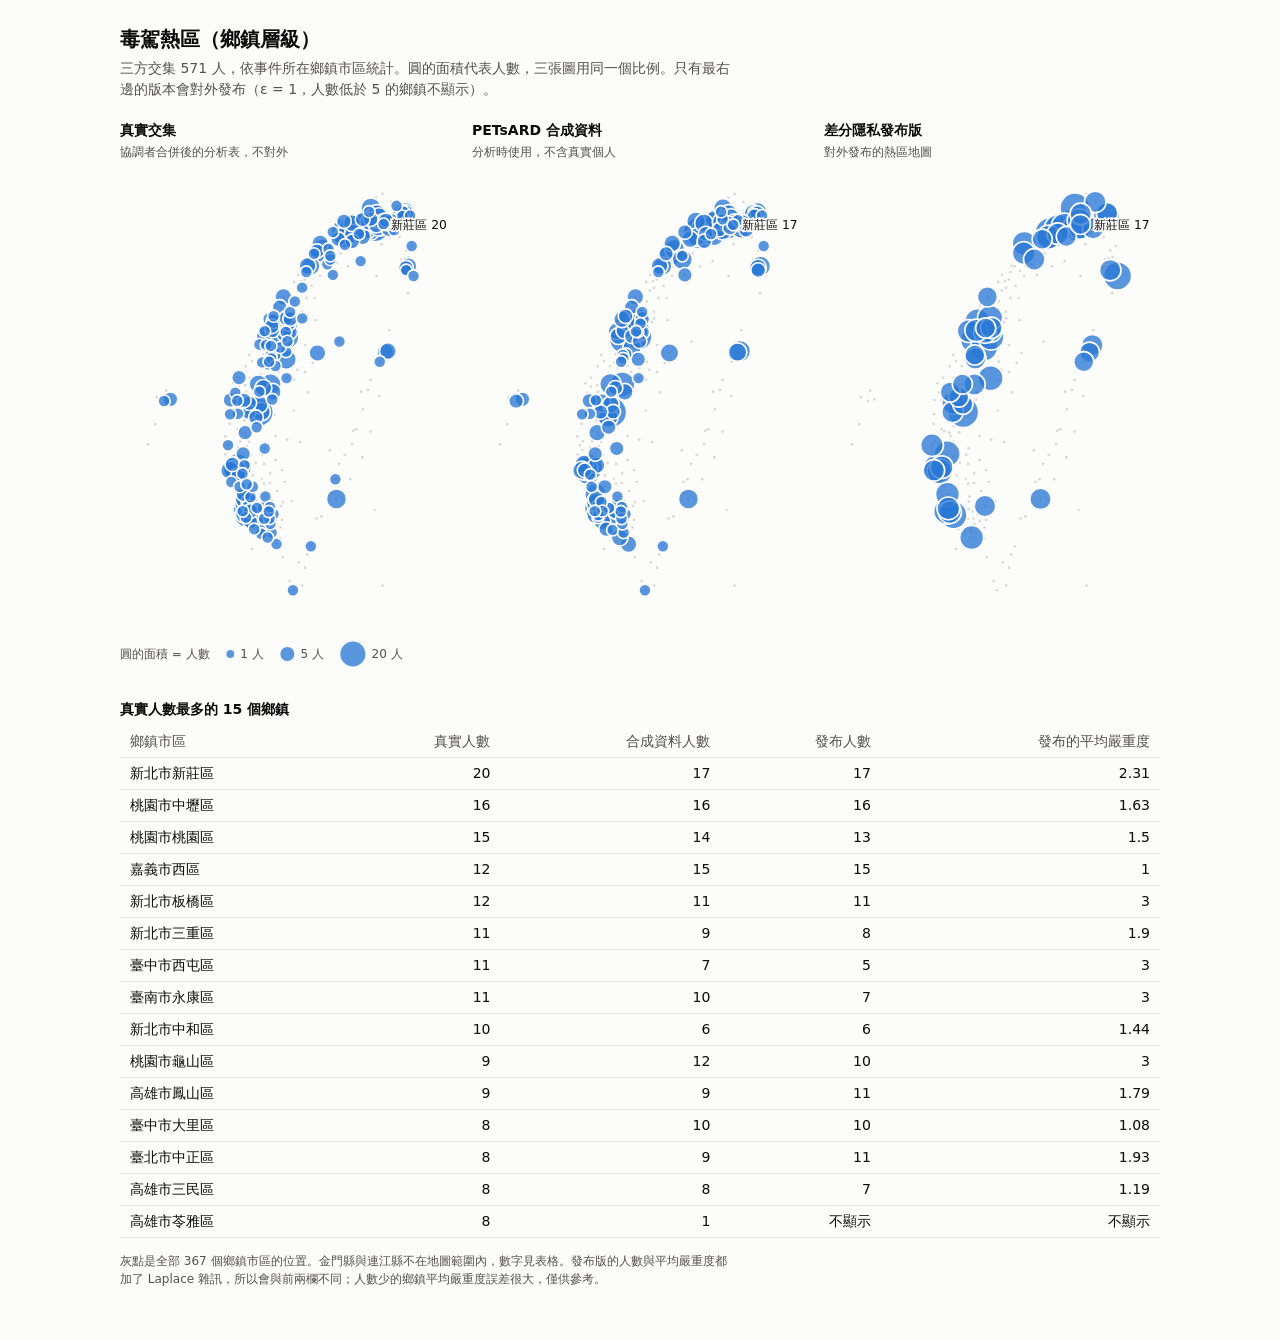
==== commit 3f6dd954: "Run each PSI party as its own networked program; sign messages with ML-DSA-65 node.py runs one party" ====
--- a/hotspot_pipeline/results/hotspot_map.html
+++ b/hotspot_pipeline/results/hotspot_map.html
@@ -59,7 +59,7 @@
 <p class="note">灰點是全部 367 個鄉鎮市區的位置。金門縣與連江縣不在地圖範圍內，數字見表格。發布版的人數與平均嚴重度都加了 Laplace 雜訊，所以會與前兩欄不同；人數少的鄉鎮平均嚴重度誤差很大，僅供參考。</p>
 </div><div class="tip" id="tip" hidden></div></div>
 <script>
-const DATA = [{"id": 0, "county": "南投縣", "district": "中寮鄉", "lat": 23.8959, "lon": 120.7603, "n_real": 0, "n_synthetic": 0, "n_published": null, "severity_mean_published": null}, {"id": 1, "county": "南投縣", "district": "仁愛鄉", "lat": 24.063, "lon": 121.1657, "n_real": 1, "n_synthetic": 2, "n_published": null, "severity_mean_published": null}, {"id": 2, "county": "南投縣", "district": "信義鄉", "lat": 23.6412, "lon": 120.8826, "n_real": 0, "n_synthetic": 0, "n_published": null, "severity_mean_published": null}, {"id": 3, "county": "南投縣", "district": "南投市", "lat": 23.9153, "lon": 120.6841, "n_real": 5, "n_synthetic": 4, "n_published": 6.0, "severity_mean_published": 1.0}, {"id": 4, "county": "南投縣", "district": "名間鄉", "lat": 23.8435, "lon": 120.6944, "n_real": 0, "n_synthetic": 0, "n_published": null, "severity_mean_published": null}, {"id": 5, "county": "南投縣", "district": "國姓鄉", "lat": 24.0341, "lon": 120.8547, "n_real": 0, "n_synthetic": 0, "n_published": null, "severity_mean_published": null}, {"id": 6, "county": "南投縣", "district": "埔里鎮", "lat": 23.9678, "lon": 120.9668, "n_real": 3, "n_synthetic": 9, "n_published": 9.0, "severity_mean_published": 2.69}, {"id": 7, "county": "南投縣", "district": "水里鄉", "lat": 23.8114, "lon": 120.8549, "n_real": 0, "n_synthetic": 0, "n_published": null, "severity_mean_published": null}, {"id": 8, "county": "南投縣", "district": "竹山鎮", "lat": 23.759, "lon": 120.6868, "n_real": 1, "n_synthetic": 3, "n_published": 11.0, "severity_mean_published": 1.3}, {"id": 9, "county": "南投縣", "district": "草屯鎮", "lat": 23.9792, "lon": 120.6833, "n_real": 1, "n_synthetic": 0, "n_published": null, "severity_mean_published": null}, {"id": 10, "county": "南投縣", "district": "集集鎮", "lat": 23.8277, "lon": 120.7841, "n_real": 0, "n_synthetic": 0, "n_published": null, "severity_mean_published": null}, {"id": 11, "county": "南投縣", "district": "魚池鄉", "lat": 23.886, "lon": 120.9246, "n_real": 0, "n_synthetic": 0, "n_published": null, "severity_mean_published": null}, {"id": 12, "county": "南投縣", "district": "鹿谷鄉", "lat": 23.7474, "lon": 120.7546, "n_real": 0, "n_synthetic": 0, "n_published": null, "severity_mean_published": null}, {"id": 13, "county": "嘉義市", "district": "東區", "lat": 23.4799, "lon": 120.4562, "n_real": 4, "n_synthetic": 4, "n_published": 5.0, "severity_mean_published": 1.09}, {"id": 14, "county": "嘉義市", "district": "西區", "lat": 23.4765, "lon": 120.4398, "n_real": 12, "n_synthetic": 13, "n_published": 13.0, "severity_mean_published": 1.05}, {"id": 15, "county": "嘉義縣", "district": "中埔鄉", "lat": 23.4468, "lon": 120.4807, "n_real": 0, "n_synthetic": 0, "n_published": null, "severity_mean_published": null}, {"id": 16, "county": "嘉義縣", "district": "六腳鄉", "lat": 23.5041, "lon": 120.2911, "n_real": 0, "n_synthetic": 0, "n_published": null, "severity_mean_published": null}, {"id": 17, "county": "嘉義縣", "district": "大埔鄉", "lat": 23.2784, "lon": 120.5875, "n_real": 0, "n_synthetic": 0, "n_published": null, "severity_mean_published": null}, {"id": 18, "county": "嘉義縣", "district": "大林鎮", "lat": 23.6025, "lon": 120.462, "n_real": 0, "n_synthetic": 0, "n_published": null, "severity_mean_published": null}, {"id": 19, "county": "嘉義縣", "district": "太保市", "lat": 23.4777, "lon": 120.3421, "n_real": 2, "n_synthetic": 2, "n_published": 6.0, "severity_mean_published": 1.0}, {"id": 20, "county": "嘉義縣", "district": "布袋鎮", "lat": 23.3798, "lon": 120.1707, "n_real": 0, "n_synthetic": 0, "n_published": null, "severity_mean_published": null}, {"id": 21, "county": "嘉義縣", "district": "新港鄉", "lat": 23.552, "lon": 120.3489, "n_real": 2, "n_synthetic": 0, "n_published": null, "severity_mean_published": null}, {"id": 22, "county": "嘉義縣", "district": "朴子市", "lat": 23.4637, "lon": 120.2461, "n_real": 1, "n_synthetic": 0, "n_published": null, "severity_mean_published": null}, {"id": 23, "county": "嘉義縣", "district": "東石鄉", "lat": 23.4597, "lon": 120.1753, "n_real": 1, "n_synthetic": 1, "n_published": null, "severity_mean_published": null}, {"id": 24, "county": "嘉義縣", "district": "梅山鄉", "lat": 23.5818, "lon": 120.5571, "n_real": 1, "n_synthetic": 0, "n_published": null, "severity_mean_published": null}, {"id": 25, "county": "嘉義縣", "district": "民雄鄉", "lat": 23.5417, "lon": 120.4357, "n_real": 4, "n_synthetic": 3, "n_published": 5.0, "severity_mean_published": 1.2}, {"id": 26, "county": "嘉義縣", "district": "水上鄉", "lat": 23.4335, "lon": 120.4098, "n_real": 2, "n_synthetic": 0, "n_published": null, "severity_mean_published": null}, {"id": 27, "county": "嘉義縣", "district": "溪口鄉", "lat": 23.6014, "lon": 120.3988, "n_real": 0, "n_synthetic": 0, "n_published": 5.0, "severity_mean_published": 1.0}, {"id": 28, "county": "嘉義縣", "district": "番路鄉", "lat": 23.4532, "lon": 120.5762, "n_real": 0, "n_synthetic": 0, "n_published": null, "severity_mean_published": null}, {"id": 29, "county": "嘉義縣", "district": "竹崎鄉", "lat": 23.5078, "lon": 120.5435, "n_real": 0, "n_synthetic": 0, "n_published": null, "severity_mean_published": null}, {"id": 30, "county": "嘉義縣", "district": "義竹鄉", "lat": 23.3372, "lon": 120.2429, "n_real": 0, "n_synthetic": 0, "n_published": null, "severity_mean_published": null}, {"id": 31, "county": "嘉義縣", "district": "阿里山鄉", "lat": 23.4906, "lon": 120.7534, "n_real": 0, "n_synthetic": 0, "n_published": null, "severity_mean_published": null}, {"id": 32, "county": "嘉義縣", "district": "鹿草鄉", "lat": 23.4089, "lon": 120.3048, "n_real": 0, "n_synthetic": 0, "n_published": null, "severity_mean_published": null}, {"id": 33, "county": "基隆市", "district": "七堵區", "lat": 25.095, "lon": 121.7052, "n_real": 3, "n_synthetic": 2, "n_published": null, "severity_mean_published": null}, {"id": 34, "county": "基隆市", "district": "中山區", "lat": 25.1407, "lon": 121.7333, "n_real": 0, "n_synthetic": 0, "n_published": null, "severity_mean_published": null}, {"id": 35, "county": "基隆市", "district": "中正區", "lat": 25.1397, "lon": 121.7651, "n_real": 4, "n_synthetic": 8, "n_published": null, "severity_mean_published": null}, {"id": 36, "county": "基隆市", "district": "仁愛區", "lat": 25.1282, "lon": 121.7427, "n_real": 2, "n_synthetic": 2, "n_published": 6.0, "severity_mean_published": 3.0}, {"id": 37, "county": "基隆市", "district": "信義區", "lat": 25.1286, "lon": 121.7628, "n_real": 3, "n_synthetic": 3, "n_published": null, "severity_mean_published": null}, {"id": 38, "county": "基隆市", "district": "安樂區", "lat": 25.1315, "lon": 121.7216, "n_real": 3, "n_synthetic": 4, "n_published": null, "severity_mean_published": null}, {"id": 39, "county": "基隆市", "district": "暖暖區", "lat": 25.1046, "lon": 121.736, "n_real": 1, "n_synthetic": 1, "n_published": 9.0, "severity_mean_published": 1.0}, {"id": 40, "county": "宜蘭縣", "district": "三星鄉", "lat": 24.676, "lon": 121.7069, "n_real": 0, "n_synthetic": 0, "n_published": null, "severity_mean_published": null}, {"id": 41, "county": "宜蘭縣", "district": "五結鄉", "lat": 24.6881, "lon": 121.7911, "n_real": 3, "n_synthetic": 6, "n_published": null, "severity_mean_published": null}, {"id": 42, "county": "宜蘭縣", "district": "冬山鄉", "lat": 24.6554, "lon": 121.7708, "n_real": 1, "n_synthetic": 0, "n_published": null, "severity_mean_published": null}, {"id": 43, "county": "宜蘭縣", "district": "南澳鄉", "lat": 24.4645, "lon": 121.7896, "n_real": 0, "n_synthetic": 0, "n_published": null, "severity_mean_published": null}, {"id": 44, "county": "宜蘭縣", "district": "員山鄉", "lat": 24.744, "lon": 121.7241, "n_real": 0, "n_synthetic": 0, "n_published": null, "severity_mean_published": null}, {"id": 45, "county": "宜蘭縣", "district": "壯圍鄉", "lat": 24.7642, "lon": 121.7929, "n_real": 0, "n_synthetic": 0, "n_published": null, "severity_mean_published": null}, {"id": 46, "county": "宜蘭縣", "district": "大同鄉", "lat": 24.6051, "lon": 121.5029, "n_real": 0, "n_synthetic": 0, "n_published": null, "severity_mean_published": null}, {"id": 47, "county": "宜蘭縣", "district": "宜蘭市", "lat": 24.7531, "lon": 121.7552, "n_real": 0, "n_synthetic": 0, "n_published": null, "severity_mean_published": null}, {"id": 48, "county": "宜蘭縣", "district": "礁溪鄉", "lat": 24.8176, "lon": 121.7702, "n_real": 0, "n_synthetic": 0, "n_published": null, "severity_mean_published": null}, {"id": 49, "county": "宜蘭縣", "district": "羅東鎮", "lat": 24.6757, "lon": 121.7687, "n_real": 2, "n_synthetic": 1, "n_published": null, "severity_mean_published": null}, {"id": 50, "county": "宜蘭縣", "district": "蘇澳鎮", "lat": 24.6071, "lon": 121.8374, "n_real": 1, "n_synthetic": 1, "n_published": 13.0, "severity_mean_published": 1.0}, {"id": 51, "county": "宜蘭縣", "district": "頭城鎮", "lat": 24.8559, "lon": 121.8202, "n_real": 1, "n_synthetic": 3, "n_published": null, "severity_mean_published": null}, {"id": 52, "county": "屏東縣", "district": "三地門鄉", "lat": 22.7304, "lon": 120.6552, "n_real": 0, "n_synthetic": 0, "n_published": null, "severity_mean_published": null}, {"id": 53, "county": "屏東縣", "district": "九如鄉", "lat": 22.7344, "lon": 120.4909, "n_real": 0, "n_synthetic": 0, "n_published": null, "severity_mean_published": null}, {"id": 54, "county": "屏東縣", "district": "佳冬鄉", "lat": 22.426, "lon": 120.5552, "n_real": 0, "n_synthetic": 0, "n_published": null, "severity_mean_published": null}, {"id": 55, "county": "屏東縣", "district": "來義鄉", "lat": 22.5207, "lon": 120.6331, "n_real": 0, "n_synthetic": 0, "n_published": null, "severity_mean_published": null}, {"id": 56, "county": "屏東縣", "district": "內埔鄉", "lat": 22.6295, "lon": 120.5687, "n_real": 1, "n_synthetic": 3, "n_published": null, "severity_mean_published": null}, {"id": 57, "county": "屏東縣", "district": "南州鄉", "lat": 22.489, "lon": 120.5116, "n_real": 0, "n_synthetic": 0, "n_published": null, "severity_mean_published": null}, {"id": 58, "county": "屏東縣", "district": "屏東市", "lat": 22.6714, "lon": 120.4894, "n_real": 3, "n_synthetic": 2, "n_published": null, "severity_mean_published": null}, {"id": 59, "county": "屏東縣", "district": "崁頂鄉", "lat": 22.5133, "lon": 120.5103, "n_real": 0, "n_synthetic": 0, "n_published": null, "severity_mean_published": null}, {"id": 60, "county": "屏東縣", "district": "恆春鎮", "lat": 21.9982, "lon": 120.7448, "n_real": 1, "n_synthetic": 1, "n_published": null, "severity_mean_published": null}, {"id": 61, "county": "屏東縣", "district": "新園鄉", "lat": 22.4991, "lon": 120.4529, "n_real": 1, "n_synthetic": 2, "n_published": null, "severity_mean_published": null}, {"id": 62, "county": "屏東縣", "district": "新埤鄉", "lat": 22.4764, "lon": 120.5516, "n_real": 1, "n_synthetic": 0, "n_published": null, "severity_mean_published": null}, {"id": 63, "county": "屏東縣", "district": "春日鄉", "lat": 22.4273, "lon": 120.6286, "n_real": 0, "n_synthetic": 0, "n_published": null, "severity_mean_published": null}, {"id": 64, "county": "屏東縣", "district": "東港鎮", "lat": 22.4678, "lon": 120.4571, "n_real": 1, "n_synthetic": 1, "n_published": null, "severity_mean_published": null}, {"id": 65, "county": "屏東縣", "district": "枋寮鄉", "lat": 22.3816, "lon": 120.5958, "n_real": 1, "n_synthetic": 2, "n_published": null, "severity_mean_published": null}, {"id": 66, "county": "屏東縣", "district": "枋山鄉", "lat": 22.2721, "lon": 120.6507, "n_real": 0, "n_synthetic": 0, "n_published": null, "severity_mean_published": null}, {"id": 67, "county": "屏東縣", "district": "林邊鄉", "lat": 22.4359, "lon": 120.5158, "n_real": 1, "n_synthetic": 1, "n_published": 6.0, "severity_mean_published": 1.0}, {"id": 68, "county": "屏東縣", "district": "泰武鄉", "lat": 22.5822, "lon": 120.647, "n_real": 0, "n_synthetic": 0, "n_published": null, "severity_mean_published": null}, {"id": 69, "county": "屏東縣", "district": "滿州鄉", "lat": 22.0376, "lon": 120.8299, "n_real": 0, "n_synthetic": 0, "n_published": null, "severity_mean_published": null}, {"id": 70, "county": "屏東縣", "district": "潮州鎮", "lat": 22.5494, "lon": 120.5401, "n_real": 1, "n_synthetic": 0, "n_published": null, "severity_mean_published": null}, {"id": 71, "county": "屏東縣", "district": "牡丹鄉", "lat": 22.1835, "lon": 120.8543, "n_real": 0, "n_synthetic": 0, "n_published": null, "severity_mean_published": null}, {"id": 72, "county": "屏東縣", "district": "獅子鄉", "lat": 22.2296, "lon": 120.7972, "n_real": 0, "n_synthetic": 0, "n_published": null, "severity_mean_published": null}, {"id": 73, "county": "屏東縣", "district": "琉球鄉", "lat": 22.3418, "lon": 120.3716, "n_real": 0, "n_synthetic": 0, "n_published": null, "severity_mean_published": null}, {"id": 74, "county": "屏東縣", "district": "瑪家鄉", "lat": 22.6978, "lon": 120.6363, "n_real": 0, "n_synthetic": 0, "n_published": 6.0, "severity_mean_published": 1.08}, {"id": 75, "county": "屏東縣", "district": "竹田鄉", "lat": 22.5939, "lon": 120.5327, "n_real": 1, "n_synthetic": 0, "n_published": null, "severity_mean_published": null}, {"id": 76, "county": "屏東縣", "district": "萬丹鄉", "lat": 22.5915, "lon": 120.4839, "n_real": 1, "n_synthetic": 2, "n_published": null, "severity_mean_published": null}, {"id": 77, "county": "屏東縣", "district": "萬巒鄉", "lat": 22.5735, "lon": 120.5895, "n_real": 0, "n_synthetic": 0, "n_published": null, "severity_mean_published": null}, {"id": 78, "county": "屏東縣", "district": "車城鄉", "lat": 22.0739, "lon": 120.7146, "n_real": 0, "n_synthetic": 0, "n_published": null, "severity_mean_published": null}, {"id": 79, "county": "屏東縣", "district": "里港鄉", "lat": 22.7768, "lon": 120.4954, "n_real": 1, "n_synthetic": 0, "n_published": null, "severity_mean_published": null}, {"id": 80, "county": "屏東縣", "district": "長治鄉", "lat": 22.6906, "lon": 120.5365, "n_real": 1, "n_synthetic": 0, "n_published": null, "severity_mean_published": null}, {"id": 81, "county": "屏東縣", "district": "霧臺鄉", "lat": 22.739, "lon": 120.7317, "n_real": 0, "n_synthetic": 0, "n_published": null, "severity_mean_published": null}, {"id": 82, "county": "屏東縣", "district": "高樹鄉", "lat": 22.8212, "lon": 120.6018, "n_real": 0, "n_synthetic": 0, "n_published": null, "severity_mean_published": null}, {"id": 83, "county": "屏東縣", "district": "鹽埔鄉", "lat": 22.7399, "lon": 120.557, "n_real": 0, "n_synthetic": 0, "n_published": null, "severity_mean_published": null}, {"id": 84, "county": "屏東縣", "district": "麟洛鄉", "lat": 22.652, "lon": 120.5261, "n_real": 1, "n_synthetic": 5, "n_published": 5.0, "severity_mean_published": 1.59}, {"id": 85, "county": "彰化縣", "district": "二林鎮", "lat": 23.901, "lon": 120.3747, "n_real": 0, "n_synthetic": 0, "n_published": null, "severity_mean_published": null}, {"id": 86, "county": "彰化縣", "district": "二水鄉", "lat": 23.8121, "lon": 120.6175, "n_real": 0, "n_synthetic": 0, "n_published": null, "severity_mean_published": null}, {"id": 87, "county": "彰化縣", "district": "伸港鄉", "lat": 24.1495, "lon": 120.4882, "n_real": 1, "n_synthetic": 0, "n_published": null, "severity_mean_published": null}, {"id": 88, "county": "彰化縣", "district": "北斗鎮", "lat": 23.8731, "lon": 120.5238, "n_real": 1, "n_synthetic": 3, "n_published": null, "severity_mean_published": null}, {"id": 89, "county": "彰化縣", "district": "和美鎮", "lat": 24.1082, "lon": 120.5036, "n_real": 5, "n_synthetic": 4, "n_published": 5.0, "severity_mean_published": 1.63}, {"id": 90, "county": "彰化縣", "district": "員林市", "lat": 23.9593, "lon": 120.5746, "n_real": 2, "n_synthetic": 2, "n_published": null, "severity_mean_published": null}, {"id": 91, "county": "彰化縣", "district": "埔心鄉", "lat": 23.9517, "lon": 120.5443, "n_real": 1, "n_synthetic": 1, "n_published": 5.0, "severity_mean_published": 1.0}, {"id": 92, "county": "彰化縣", "district": "埔鹽鄉", "lat": 23.9947, "lon": 120.4673, "n_real": 0, "n_synthetic": 0, "n_published": null, "severity_mean_published": null}, {"id": 93, "county": "彰化縣", "district": "埤頭鄉", "lat": 23.8897, "lon": 120.4663, "n_real": 1, "n_synthetic": 0, "n_published": null, "severity_mean_published": null}, {"id": 94, "county": "彰化縣", "district": "大城鄉", "lat": 23.8564, "lon": 120.3156, "n_real": 0, "n_synthetic": 0, "n_published": null, "severity_mean_published": null}, {"id": 95, "county": "彰化縣", "district": "大村鄉", "lat": 23.9893, "lon": 120.5639, "n_real": 0, "n_synthetic": 0, "n_published": null, "severity_mean_published": null}, {"id": 96, "county": "彰化縣", "district": "彰化市", "lat": 24.0778, "lon": 120.5429, "n_real": 6, "n_synthetic": 5, "n_published": 7.0, "severity_mean_published": 1.0}, {"id": 97, "county": "彰化縣", "district": "永靖鄉", "lat": 23.9228, "lon": 120.5486, "n_real": 1, "n_synthetic": 0, "n_published": 5.0, "severity_mean_published": 3.0}, {"id": 98, "county": "彰化縣", "district": "溪州鄉", "lat": 23.8475, "lon": 120.4993, "n_real": 0, "n_synthetic": 0, "n_published": null, "severity_mean_published": null}, {"id": 99, "county": "彰化縣", "district": "溪湖鎮", "lat": 23.9591, "lon": 120.4804, "n_real": 0, "n_synthetic": 0, "n_published": null, "severity_mean_published": null}, {"id": 100, "county": "彰化縣", "district": "田中鎮", "lat": 23.8598, "lon": 120.5861, "n_real": 1, "n_synthetic": 2, "n_published": null, "severity_mean_published": null}, {"id": 101, "county": "彰化縣", "district": "田尾鄉", "lat": 23.8955, "lon": 120.529, "n_real": 1, "n_synthetic": 0, "n_published": null, "severity_mean_published": null}, {"id": 102, "county": "彰化縣", "district": "社頭鄉", "lat": 23.9029, "lon": 120.5872, "n_real": 0, "n_synthetic": 0, "n_published": null, "severity_mean_published": null}, {"id": 103, "county": "彰化縣", "district": "福興鄉", "lat": 24.0383, "lon": 120.4416, "n_real": 1, "n_synthetic": 0, "n_published": null, "severity_mean_published": null}, {"id": 104, "county": "彰化縣", "district": "秀水鄉", "lat": 24.0349, "lon": 120.5026, "n_real": 1, "n_synthetic": 0, "n_published": null, "severity_mean_published": null}, {"id": 105, "county": "彰化縣", "district": "竹塘鄉", "lat": 23.8591, "lon": 120.4268, "n_real": 0, "n_synthetic": 0, "n_published": null, "severity_mean_published": null}, {"id": 106, "county": "彰化縣", "district": "線西鄉", "lat": 24.1322, "lon": 120.4622, "n_real": 0, "n_synthetic": 0, "n_published": null, "severity_mean_published": null}, {"id": 107, "county": "彰化縣", "district": "芬園鄉", "lat": 24.0136, "lon": 120.6284, "n_real": 1, "n_synthetic": 0, "n_published": 7.0, "severity_mean_published": 1.0}, {"id": 108, "county": "彰化縣", "district": "花壇鄉", "lat": 24.0267, "lon": 120.5457, "n_real": 1, "n_synthetic": 1, "n_published": null, "severity_mean_published": null}, {"id": 109, "county": "彰化縣", "district": "芳苑鄉", "lat": 23.9516, "lon": 120.35, "n_real": 0, "n_synthetic": 0, "n_published": null, "severity_mean_published": null}, {"id": 110, "county": "彰化縣", "district": "鹿港鎮", "lat": 24.0644, "lon": 120.4404, "n_real": 0, "n_synthetic": 0, "n_published": null, "severity_mean_published": null}, {"id": 111, "county": "新北市", "district": "三峽區", "lat": 24.9354, "lon": 121.3737, "n_real": 3, "n_synthetic": 3, "n_published": null, "severity_mean_published": null}, {"id": 112, "county": "新北市", "district": "三芝區", "lat": 25.2574, "lon": 121.5002, "n_real": 0, "n_synthetic": 0, "n_published": null, "severity_mean_published": null}, {"id": 113, "county": "新北市", "district": "三重區", "lat": 25.0651, "lon": 121.4894, "n_real": 11, "n_synthetic": 5, "n_published": null, "severity_mean_published": null}, {"id": 114, "county": "新北市", "district": "中和區", "lat": 24.9999, "lon": 121.4938, "n_real": 10, "n_synthetic": 14, "n_published": 14.0, "severity_mean_published": 1.7}, {"id": 115, "county": "新北市", "district": "五股區", "lat": 25.078, "lon": 121.4485, "n_real": 2, "n_synthetic": 2, "n_published": null, "severity_mean_published": null}, {"id": 116, "county": "新北市", "district": "八里區", "lat": 25.1403, "lon": 121.4349, "n_real": 1, "n_synthetic": 1, "n_published": null, "severity_mean_published": null}, {"id": 117, "county": "新北市", "district": "土城區", "lat": 24.9821, "lon": 121.4499, "n_real": 4, "n_synthetic": 2, "n_published": null, "severity_mean_published": null}, {"id": 118, "county": "新北市", "district": "坪林區", "lat": 24.9321, "lon": 121.7117, "n_real": 0, "n_synthetic": 0, "n_published": null, "severity_mean_published": null}, {"id": 119, "county": "新北市", "district": "平溪區", "lat": 25.0248, "lon": 121.7409, "n_real": 0, "n_synthetic": 0, "n_published": null, "severity_mean_published": null}, {"id": 120, "county": "新北市", "district": "新店區", "lat": 24.9736, "lon": 121.5312, "n_real": 0, "n_synthetic": 0, "n_published": null, "severity_mean_published": null}, {"id": 121, "county": "新北市", "district": "新莊區", "lat": 25.0347, "lon": 121.4478, "n_real": 20, "n_synthetic": 19, "n_published": 19.0, "severity_mean_published": 1.96}, {"id": 122, "county": "新北市", "district": "板橋區", "lat": 25.0102, "lon": 121.4653, "n_real": 12, "n_synthetic": 8, "n_published": 8.0, "severity_mean_published": 3.0}, {"id": 123, "county": "新北市", "district": "林口區", "lat": 25.0762, "lon": 121.376, "n_real": 2, "n_synthetic": 1, "n_published": null, "severity_mean_published": null}, {"id": 124, "county": "新北市", "district": "樹林區", "lat": 24.9925, "lon": 121.4186, "n_real": 4, "n_synthetic": 5, "n_published": 5.0, "severity_mean_published": 2.56}, {"id": 125, "county": "新北市", "district": "永和區", "lat": 25.0077, "lon": 121.5159, "n_real": 3, "n_synthetic": 4, "n_published": 9.0, "severity_mean_published": 1.0}, {"id": 126, "county": "新北市", "district": "汐止區", "lat": 25.0652, "lon": 121.6388, "n_real": 2, "n_synthetic": 3, "n_published": null, "severity_mean_published": null}, {"id": 127, "county": "新北市", "district": "泰山區", "lat": 25.0557, "lon": 121.4311, "n_real": 3, "n_synthetic": 2, "n_published": null, "severity_mean_published": null}, {"id": 128, "county": "新北市", "district": "淡水區", "lat": 25.172, "lon": 121.4513, "n_real": 5, "n_synthetic": 7, "n_published": 17.0, "severity_mean_published": 1.08}, {"id": 129, "county": "新北市", "district": "深坑區", "lat": 25.0031, "lon": 121.6155, "n_real": 3, "n_synthetic": 6, "n_published": 7.0, "severity_mean_published": 1.28}, {"id": 130, "county": "新北市", "district": "烏來區", "lat": 24.8698, "lon": 121.5477, "n_real": 0, "n_synthetic": 0, "n_published": null, "severity_mean_published": null}, {"id": 131, "county": "新北市", "district": "瑞芳區", "lat": 25.1083, "lon": 121.8057, "n_real": 1, "n_synthetic": 2, "n_published": null, "severity_mean_published": null}, {"id": 132, "county": "新北市", "district": "石碇區", "lat": 24.989, "lon": 121.6622, "n_real": 1, "n_synthetic": 1, "n_published": null, "severity_mean_published": null}, {"id": 133, "county": "新北市", "district": "石門區", "lat": 25.2879, "lon": 121.5563, "n_real": 0, "n_synthetic": 0, "n_published": null, "severity_mean_published": null}, {"id": 134, "county": "新北市", "district": "萬里區", "lat": 25.1893, "lon": 121.6832, "n_real": 1, "n_synthetic": 1, "n_published": null, "severity_mean_published": null}, {"id": 135, "county": "新北市", "district": "蘆洲區", "lat": 25.0839, "lon": 121.4717, "n_real": 5, "n_synthetic": 7, "n_published": 6.0, "severity_mean_published": 2.85}, {"id": 136, "county": "新北市", "district": "貢寮區", "lat": 25.0159, "lon": 121.9322, "n_real": 0, "n_synthetic": 0, "n_published": null, "severity_mean_published": null}, {"id": 137, "county": "新北市", "district": "金山區", "lat": 25.2219, "lon": 121.6354, "n_real": 0, "n_synthetic": 0, "n_published": 6.0, "severity_mean_published": 1.0}, {"id": 138, "county": "新北市", "district": "雙溪區", "lat": 25.0367, "lon": 121.837, "n_real": 0, "n_synthetic": 0, "n_published": null, "severity_mean_published": null}, {"id": 139, "county": "新北市", "district": "鶯歌區", "lat": 24.9553, "lon": 121.343, "n_real": 1, "n_synthetic": 2, "n_published": null, "severity_mean_published": null}, {"id": 140, "county": "新竹市", "district": "北區", "lat": 24.8124, "lon": 120.9619, "n_real": 2, "n_synthetic": 0, "n_published": null, "severity_mean_published": null}, {"id": 141, "county": "新竹市", "district": "東區", "lat": 24.7967, "lon": 120.9876, "n_real": 4, "n_synthetic": 3, "n_published": null, "severity_mean_published": null}, {"id": 142, "county": "新竹市", "district": "香山區", "lat": 24.7913, "lon": 120.9359, "n_real": 1, "n_synthetic": 1, "n_published": null, "severity_mean_published": null}, {"id": 143, "county": "新竹縣", "district": "五峰鄉", "lat": 24.616, "lon": 121.1065, "n_real": 1, "n_synthetic": 2, "n_published": null, "severity_mean_published": null}, {"id": 144, "county": "新竹縣", "district": "北埔鄉", "lat": 24.7039, "lon": 121.0565, "n_real": 1, "n_synthetic": 2, "n_published": null, "severity_mean_published": null}, {"id": 145, "county": "新竹縣", "district": "寶山鄉", "lat": 24.7579, "lon": 120.9911, "n_real": 0, "n_synthetic": 0, "n_published": null, "severity_mean_published": null}, {"id": 146, "county": "新竹縣", "district": "尖石鄉", "lat": 24.687, "lon": 121.2448, "n_real": 0, "n_synthetic": 0, "n_published": null, "severity_mean_published": null}, {"id": 147, "county": "新竹縣", "district": "峨眉鄉", "lat": 24.6895, "lon": 121.0026, "n_real": 0, "n_synthetic": 0, "n_published": null, "severity_mean_published": null}, {"id": 148, "county": "新竹縣", "district": "新埔鎮", "lat": 24.831, "lon": 121.0665, "n_real": 1, "n_synthetic": 0, "n_published": null, "severity_mean_published": null}, {"id": 149, "county": "新竹縣", "district": "新豐鄉", "lat": 24.8777, "lon": 120.9919, "n_real": 3, "n_synthetic": 2, "n_published": 7.0, "severity_mean_published": 1.0}, {"id": 150, "county": "新竹縣", "district": "橫山鄉", "lat": 24.7201, "lon": 121.1381, "n_real": 0, "n_synthetic": 0, "n_published": null, "severity_mean_published": null}, {"id": 151, "county": "新竹縣", "district": "湖口鄉", "lat": 24.8781, "lon": 121.0332, "n_real": 0, "n_synthetic": 0, "n_published": null, "severity_mean_published": null}, {"id": 152, "county": "新竹縣", "district": "竹北市", "lat": 24.83, "lon": 121.0135, "n_real": 5, "n_synthetic": 6, "n_published": 5.0, "severity_mean_published": 3.0}, {"id": 153, "county": "新竹縣", "district": "竹東鎮", "lat": 24.744, "lon": 121.083, "n_real": 1, "n_synthetic": 0, "n_published": null, "severity_mean_published": null}, {"id": 154, "county": "新竹縣", "district": "芎林鄉", "lat": 24.774, "lon": 121.0828, "n_real": 1, "n_synthetic": 1, "n_published": null, "severity_mean_published": null}, {"id": 155, "county": "新竹縣", "district": "關西鎮", "lat": 24.7934, "lon": 121.1765, "n_real": 0, "n_synthetic": 0, "n_published": null, "severity_mean_published": null}, {"id": 156, "county": "桃園市", "district": "中壢區", "lat": 24.962, "lon": 121.2325, "n_real": 16, "n_synthetic": 11, "n_published": 11.0, "severity_mean_published": 1.27}, {"id": 157, "county": "桃園市", "district": "八德區", "lat": 24.9581, "lon": 121.2954, "n_real": 4, "n_synthetic": 2, "n_published": 6.0, "severity_mean_published": 1.0}, {"id": 158, "county": "桃園市", "district": "大園區", "lat": 25.0614, "lon": 121.2064, "n_real": 2, "n_synthetic": 2, "n_published": null, "severity_mean_published": null}, {"id": 159, "county": "桃園市", "district": "大溪區", "lat": 24.8943, "lon": 121.2824, "n_real": 2, "n_synthetic": 1, "n_published": null, "severity_mean_published": null}, {"id": 160, "county": "桃園市", "district": "平鎮", "lat": 24.9287, "lon": 121.213, "n_real": 6, "n_synthetic": 7, "n_published": 11.0, "severity_mean_published": 1.0}, {"id": 161, "county": "桃園市", "district": "復興區", "lat": 24.7304, "lon": 121.3583, "n_real": 1, "n_synthetic": 0, "n_published": null, "severity_mean_published": null}, {"id": 162, "county": "桃園市", "district": "新屋區", "lat": 24.972, "lon": 121.106, "n_real": 1, "n_synthetic": 1, "n_published": null, "severity_mean_published": null}, {"id": 163, "county": "桃園市", "district": "桃園區", "lat": 24.9971, "lon": 121.3044, "n_real": 15, "n_synthetic": 17, "n_published": 16.0, "severity_mean_published": 1.78}, {"id": 164, "county": "桃園市", "district": "楊梅區", "lat": 24.9124, "lon": 121.1548, "n_real": 2, "n_synthetic": 4, "n_published": 6.0, "severity_mean_published": 1.06}, {"id": 165, "county": "桃園市", "district": "蘆竹區", "lat": 25.0449, "lon": 121.2792, "n_real": 3, "n_synthetic": 3, "n_published": null, "severity_mean_published": null}, {"id": 166, "county": "桃園市", "district": "觀音區", "lat": 25.0358, "lon": 121.1307, "n_real": 0, "n_synthetic": 0, "n_published": null, "severity_mean_published": null}, {"id": 167, "county": "桃園市", "district": "龍潭區", "lat": 24.8664, "lon": 121.2155, "n_real": 1, "n_synthetic": 1, "n_published": null, "severity_mean_published": null}, {"id": 168, "county": "桃園市", "district": "龜山區", "lat": 25.0199, "lon": 121.3552, "n_real": 9, "n_synthetic": 5, "n_published": null, "severity_mean_published": null}, {"id": 169, "county": "澎湖縣", "district": "七美鄉", "lat": 23.2095, "lon": 119.4338, "n_real": 0, "n_synthetic": 0, "n_published": null, "severity_mean_published": null}, {"id": 170, "county": "澎湖縣", "district": "望安鄉", "lat": 23.377, "lon": 119.4978, "n_real": 0, "n_synthetic": 0, "n_published": null, "severity_mean_published": null}, {"id": 171, "county": "澎湖縣", "district": "湖西鄉", "lat": 23.5837, "lon": 119.6348, "n_real": 2, "n_synthetic": 5, "n_published": 6.0, "severity_mean_published": 1.0}, {"id": 172, "county": "澎湖縣", "district": "白沙鄉", "lat": 23.6557, "lon": 119.5974, "n_real": 0, "n_synthetic": 0, "n_published": null, "severity_mean_published": null}, {"id": 173, "county": "澎湖縣", "district": "西嶼鄉", "lat": 23.6008, "lon": 119.5097, "n_real": 0, "n_synthetic": 0, "n_published": null, "severity_mean_published": null}, {"id": 174, "county": "澎湖縣", "district": "馬公市", "lat": 23.5688, "lon": 119.5777, "n_real": 1, "n_synthetic": 1, "n_published": null, "severity_mean_published": null}, {"id": 175, "county": "臺中市", "district": "中區", "lat": 24.1426, "lon": 120.6799, "n_real": 1, "n_synthetic": 1, "n_published": null, "severity_mean_published": null}, {"id": 176, "county": "臺中市", "district": "北區", "lat": 24.159, "lon": 120.6804, "n_real": 5, "n_synthetic": 3, "n_published": null, "severity_mean_published": null}, {"id": 177, "county": "臺中市", "district": "北屯區", "lat": 24.1765, "lon": 120.6938, "n_real": 6, "n_synthetic": 4, "n_published": 5.0, "severity_mean_published": 3.0}, {"id": 178, "county": "臺中市", "district": "南區", "lat": 24.1225, "lon": 120.6647, "n_real": 2, "n_synthetic": 1, "n_published": null, "severity_mean_published": null}, {"id": 179, "county": "臺中市", "district": "南屯區", "lat": 24.1428, "lon": 120.6369, "n_real": 7, "n_synthetic": 11, "n_published": 11.0, "severity_mean_published": 1.96}, {"id": 180, "county": "臺中市", "district": "后里區", "lat": 24.309, "lon": 120.7191, "n_real": 1, "n_synthetic": 0, "n_published": null, "severity_mean_published": null}, {"id": 181, "county": "臺中市", "district": "和平區", "lat": 24.2405, "lon": 120.9489, "n_real": 0, "n_synthetic": 0, "n_published": null, "severity_mean_published": null}, {"id": 182, "county": "臺中市", "district": "外埔區", "lat": 24.335, "lon": 120.648, "n_real": 0, "n_synthetic": 0, "n_published": null, "severity_mean_published": null}, {"id": 183, "county": "臺中市", "district": "大安區", "lat": 24.3626, "lon": 120.592, "n_real": 0, "n_synthetic": 0, "n_published": null, "severity_mean_published": null}, {"id": 184, "county": "臺中市", "district": "大甲區", "lat": 24.3491, "lon": 120.625, "n_real": 2, "n_synthetic": 1, "n_published": null, "severity_mean_published": null}, {"id": 185, "county": "臺中市", "district": "大肚區", "lat": 24.1543, "lon": 120.5578, "n_real": 2, "n_synthetic": 2, "n_published": 6.0, "severity_mean_published": 1.0}, {"id": 186, "county": "臺中市", "district": "大里區", "lat": 24.1008, "lon": 120.6899, "n_real": 8, "n_synthetic": 11, "n_published": 11.0, "severity_mean_published": 1.62}, {"id": 187, "county": "臺中市", "district": "大雅區", "lat": 24.2239, "lon": 120.649, "n_real": 3, "n_synthetic": 2, "n_published": null, "severity_mean_published": null}, {"id": 188, "county": "臺中市", "district": "太平區", "lat": 24.14, "lon": 120.7192, "n_real": 2, "n_synthetic": 0, "n_published": null, "severity_mean_published": null}, {"id": 189, "county": "臺中市", "district": "新社區", "lat": 24.2245, "lon": 120.8074, "n_real": 0, "n_synthetic": 0, "n_published": null, "severity_mean_published": null}, {"id": 190, "county": "臺中市", "district": "東勢區", "lat": 24.255, "lon": 120.8294, "n_real": 1, "n_synthetic": 3, "n_published": 5.0, "severity_mean_published": 1.17}, {"id": 191, "county": "臺中市", "district": "東區", "lat": 24.1389, "lon": 120.6965, "n_real": 3, "n_synthetic": 4, "n_published": null, "severity_mean_published": null}, {"id": 192, "county": "臺中市", "district": "梧棲區", "lat": 24.2478, "lon": 120.5374, "n_real": 2, "n_synthetic": 2, "n_published": null, "severity_mean_published": null}, {"id": 193, "county": "臺中市", "district": "沙鹿區", "lat": 24.2324, "lon": 120.5693, "n_real": 2, "n_synthetic": 2, "n_published": 6.0, "severity_mean_published": 1.0}, {"id": 194, "county": "臺中市", "district": "清水區", "lat": 24.2729, "lon": 120.5697, "n_real": 1, "n_synthetic": 0, "n_published": null, "severity_mean_published": null}, {"id": 195, "county": "臺中市", "district": "潭子區", "lat": 24.2112, "lon": 120.7044, "n_real": 2, "n_synthetic": 1, "n_published": null, "severity_mean_published": null}, {"id": 196, "county": "臺中市", "district": "烏日區", "lat": 24.1066, "lon": 120.6264, "n_real": 4, "n_synthetic": 8, "n_published": 9.0, "severity_mean_published": 2.22}, {"id": 197, "county": "臺中市", "district": "石岡區", "lat": 24.2744, "lon": 120.7817, "n_real": 0, "n_synthetic": 0, "n_published": null, "severity_mean_published": null}, {"id": 198, "county": "臺中市", "district": "神岡區", "lat": 24.2577, "lon": 120.6826, "n_real": 2, "n_synthetic": 0, "n_published": null, "severity_mean_published": null}, {"id": 199, "county": "臺中市", "district": "西區", "lat": 24.1467, "lon": 120.6641, "n_real": 5, "n_synthetic": 8, "n_published": 8.0, "severity_mean_published": 2.09}, {"id": 200, "county": "臺中市", "district": "西屯區", "lat": 24.1754, "lon": 120.6425, "n_real": 11, "n_synthetic": 12, "n_published": 10.0, "severity_mean_published": 3.0}, {"id": 201, "county": "臺中市", "district": "豐原區", "lat": 24.2506, "lon": 120.7203, "n_real": 2, "n_synthetic": 2, "n_published": null, "severity_mean_published": null}, {"id": 202, "county": "臺中市", "district": "霧峰區", "lat": 24.0649, "lon": 120.6959, "n_real": 1, "n_synthetic": 2, "n_published": null, "severity_mean_published": null}, {"id": 203, "county": "臺中市", "district": "龍井區", "lat": 24.1896, "lon": 120.5533, "n_real": 2, "n_synthetic": 3, "n_published": null, "severity_mean_published": null}, {"id": 204, "county": "臺北市", "district": "中山區", "lat": 25.0604, "lon": 121.5328, "n_real": 4, "n_synthetic": 1, "n_published": null, "severity_mean_published": null}, {"id": 205, "county": "臺北市", "district": "中正區", "lat": 25.0362, "lon": 121.518, "n_real": 8, "n_synthetic": 9, "n_published": 11.0, "severity_mean_published": 1.74}, {"id": 206, "county": "臺北市", "district": "信義區", "lat": 25.0378, "lon": 121.5662, "n_real": 1, "n_synthetic": 0, "n_published": null, "severity_mean_published": null}, {"id": 207, "county": "臺北市", "district": "內湖區", "lat": 25.07, "lon": 121.5863, "n_real": 2, "n_synthetic": 4, "n_published": null, "severity_mean_published": null}, {"id": 208, "county": "臺北市", "district": "北投區", "lat": 25.1221, "lon": 121.5034, "n_real": 4, "n_synthetic": 5, "n_published": 7.0, "severity_mean_published": 1.0}, {"id": 209, "county": "臺北市", "district": "南港區", "lat": 25.0521, "lon": 121.6029, "n_real": 3, "n_synthetic": 2, "n_published": null, "severity_mean_published": null}, {"id": 210, "county": "臺北市", "district": "士林區", "lat": 25.0962, "lon": 121.5242, "n_real": 4, "n_synthetic": 5, "n_published": 5.0, "severity_mean_published": 3.0}, {"id": 211, "county": "臺北市", "district": "大同區", "lat": 25.0607, "lon": 121.5131, "n_real": 5, "n_synthetic": 10, "n_published": 9.0, "severity_mean_published": 2.2}, {"id": 212, "county": "臺北市", "district": "大安區", "lat": 25.031, "lon": 121.544, "n_real": 6, "n_synthetic": 3, "n_published": null, "severity_mean_published": null}, {"id": 213, "county": "臺北市", "district": "文山區", "lat": 24.9918, "lon": 121.559, "n_real": 0, "n_synthetic": 0, "n_published": null, "severity_mean_published": null}, {"id": 214, "county": "臺北市", "district": "松山區", "lat": 25.0522, "lon": 121.5579, "n_real": 3, "n_synthetic": 4, "n_published": null, "severity_mean_published": null}, {"id": 215, "county": "臺北市", "district": "萬華區", "lat": 25.0352, "lon": 121.5003, "n_real": 3, "n_synthetic": 3, "n_published": 5.0, "severity_mean_published": 3.0}, {"id": 216, "county": "臺南市", "district": "七股區", "lat": 23.1266, "lon": 120.1332, "n_real": 0, "n_synthetic": 0, "n_published": null, "severity_mean_published": null}, {"id": 217, "county": "臺南市", "district": "下營區", "lat": 23.2338, "lon": 120.2665, "n_real": 0, "n_synthetic": 0, "n_published": null, "severity_mean_published": null}, {"id": 218, "county": "臺南市", "district": "中西區", "lat": 22.9937, "lon": 120.1986, "n_real": 4, "n_synthetic": 4, "n_published": null, "severity_mean_published": null}, {"id": 219, "county": "臺南市", "district": "仁德區", "lat": 22.9576, "lon": 120.2497, "n_real": 2, "n_synthetic": 2, "n_published": null, "severity_mean_published": null}, {"id": 220, "county": "臺南市", "district": "佳里區", "lat": 23.1624, "lon": 120.1777, "n_real": 0, "n_synthetic": 0, "n_published": null, "severity_mean_published": null}, {"id": 221, "county": "臺南市", "district": "六甲區", "lat": 23.231, "lon": 120.3473, "n_real": 0, "n_synthetic": 0, "n_published": null, "severity_mean_published": null}, {"id": 222, "county": "臺南市", "district": "北區", "lat": 23.0088, "lon": 120.2088, "n_real": 7, "n_synthetic": 9, "n_published": 14.0, "severity_mean_published": 1.0}, {"id": 223, "county": "臺南市", "district": "北門區", "lat": 23.2758, "lon": 120.1319, "n_real": 0, "n_synthetic": 0, "n_published": null, "severity_mean_published": null}, {"id": 224, "county": "臺南市", "district": "南化區", "lat": 23.0466, "lon": 120.4829, "n_real": 0, "n_synthetic": 0, "n_published": null, "severity_mean_published": null}, {"id": 225, "county": "臺南市", "district": "南區", "lat": 22.9738, "lon": 120.1911, "n_real": 0, "n_synthetic": 0, "n_published": null, "severity_mean_published": null}, {"id": 226, "county": "臺南市", "district": "善化區", "lat": 23.1304, "lon": 120.294, "n_real": 2, "n_synthetic": 1, "n_published": 9.0, "severity_mean_published": 1.0}, {"id": 227, "county": "臺南市", "district": "大內區", "lat": 23.1224, "lon": 120.3613, "n_real": 0, "n_synthetic": 0, "n_published": null, "severity_mean_published": null}, {"id": 228, "county": "臺南市", "district": "學甲區", "lat": 23.2334, "lon": 120.1819, "n_real": 0, "n_synthetic": 0, "n_published": null, "severity_mean_published": null}, {"id": 229, "county": "臺南市", "district": "安南區", "lat": 23.0439, "lon": 120.1957, "n_real": 2, "n_synthetic": 0, "n_published": null, "severity_mean_published": null}, {"id": 230, "county": "臺南市", "district": "安定區", "lat": 23.0939, "lon": 120.2258, "n_real": 0, "n_synthetic": 0, "n_published": null, "severity_mean_published": null}, {"id": 231, "county": "臺南市", "district": "安平區", "lat": 22.9934, "lon": 120.1738, "n_real": 4, "n_synthetic": 3, "n_published": 5.0, "severity_mean_published": 1.19}, {"id": 232, "county": "臺南市", "district": "官田區", "lat": 23.1943, "lon": 120.3265, "n_real": 0, "n_synthetic": 0, "n_published": null, "severity_mean_published": null}, {"id": 233, "county": "臺南市", "district": "將軍區", "lat": 23.2025, "lon": 120.1566, "n_real": 1, "n_synthetic": 1, "n_published": 8.0, "severity_mean_published": 1.0}, {"id": 234, "county": "臺南市", "district": "山上區", "lat": 23.103, "lon": 120.3523, "n_real": 0, "n_synthetic": 0, "n_published": null, "severity_mean_published": null}, {"id": 235, "county": "臺南市", "district": "左鎮", "lat": 23.0554, "lon": 120.4082, "n_real": 0, "n_synthetic": 0, "n_published": null, "severity_mean_published": null}, {"id": 236, "county": "臺南市", "district": "後壁區", "lat": 23.3591, "lon": 120.3523, "n_real": 0, "n_synthetic": 0, "n_published": null, "severity_mean_published": null}, {"id": 237, "county": "臺南市", "district": "新化區", "lat": 23.0361, "lon": 120.3059, "n_real": 1, "n_synthetic": 0, "n_published": null, "severity_mean_published": null}, {"id": 238, "county": "臺南市", "district": "新市", "lat": 23.0801, "lon": 120.2897, "n_real": 0, "n_synthetic": 0, "n_published": null, "severity_mean_published": null}, {"id": 239, "county": "臺南市", "district": "新營區", "lat": 23.3067, "lon": 120.3116, "n_real": 2, "n_synthetic": 2, "n_published": null, "severity_mean_published": null}, {"id": 240, "county": "臺南市", "district": "東區", "lat": 22.9852, "lon": 120.2267, "n_real": 7, "n_synthetic": 11, "n_published": 10.0, "severity_mean_published": 3.0}, {"id": 241, "county": "臺南市", "district": "東山區", "lat": 23.3086, "lon": 120.4034, "n_real": 0, "n_synthetic": 0, "n_published": null, "severity_mean_published": null}, {"id": 242, "county": "臺南市", "district": "柳營區", "lat": 23.2792, "lon": 120.3233, "n_real": 0, "n_synthetic": 0, "n_published": null, "severity_mean_published": null}, {"id": 243, "county": "臺南市", "district": "楠西區", "lat": 23.1754, "lon": 120.489, "n_real": 1, "n_synthetic": 1, "n_published": null, "severity_mean_published": null}, {"id": 244, "county": "臺南市", "district": "歸仁區", "lat": 22.9666, "lon": 120.2875, "n_real": 1, "n_synthetic": 0, "n_published": null, "severity_mean_published": null}, {"id": 245, "county": "臺南市", "district": "永康區", "lat": 23.0195, "lon": 120.2446, "n_real": 11, "n_synthetic": 12, "n_published": 9.0, "severity_mean_published": 3.0}, {"id": 246, "county": "臺南市", "district": "玉井區", "lat": 23.1237, "lon": 120.466, "n_real": 0, "n_synthetic": 0, "n_published": null, "severity_mean_published": null}, {"id": 247, "county": "臺南市", "district": "白河區", "lat": 23.3518, "lon": 120.4163, "n_real": 1, "n_synthetic": 0, "n_published": null, "severity_mean_published": null}, {"id": 248, "county": "臺南市", "district": "西港區", "lat": 23.1212, "lon": 120.2028, "n_real": 0, "n_synthetic": 0, "n_published": null, "severity_mean_published": null}, {"id": 249, "county": "臺南市", "district": "關廟區", "lat": 22.9616, "lon": 120.3281, "n_real": 0, "n_synthetic": 0, "n_published": null, "severity_mean_published": null}, {"id": 250, "county": "臺南市", "district": "鹽水區", "lat": 23.3196, "lon": 120.2677, "n_real": 0, "n_synthetic": 0, "n_published": null, "severity_mean_published": null}, {"id": 251, "county": "臺南市", "district": "麻豆區", "lat": 23.1838, "lon": 120.2485, "n_real": 0, "n_synthetic": 0, "n_published": null, "severity_mean_published": null}, {"id": 252, "county": "臺南市", "district": "龍崎區", "lat": 22.9514, "lon": 120.3811, "n_real": 0, "n_synthetic": 0, "n_published": null, "severity_mean_published": null}, {"id": 253, "county": "臺東縣", "district": "卑南鄉", "lat": 22.8069, "lon": 121.0924, "n_real": 0, "n_synthetic": 0, "n_published": null, "severity_mean_published": null}, {"id": 254, "county": "臺東縣", "district": "大武鄉", "lat": 22.3638, "lon": 120.9072, "n_real": 1, "n_synthetic": 1, "n_published": null, "severity_mean_published": null}, {"id": 255, "county": "臺東縣", "district": "太麻里鄉", "lat": 22.6099, "lon": 121.0034, "n_real": 0, "n_synthetic": 0, "n_published": null, "severity_mean_published": null}, {"id": 256, "county": "臺東縣", "district": "延平鄉", "lat": 22.8974, "lon": 121.0927, "n_real": 0, "n_synthetic": 0, "n_published": null, "severity_mean_published": null}, {"id": 257, "county": "臺東縣", "district": "成功鎮", "lat": 23.1011, "lon": 121.3744, "n_real": 0, "n_synthetic": 0, "n_published": null, "severity_mean_published": null}, {"id": 258, "county": "臺東縣", "district": "東河鄉", "lat": 22.9207, "lon": 121.2645, "n_real": 0, "n_synthetic": 0, "n_published": null, "severity_mean_published": null}, {"id": 259, "county": "臺東縣", "district": "池上鄉", "lat": 23.123, "lon": 121.2166, "n_real": 0, "n_synthetic": 0, "n_published": null, "severity_mean_published": null}, {"id": 260, "county": "臺東縣", "district": "海端鄉", "lat": 23.1599, "lon": 121.0787, "n_real": 0, "n_synthetic": 0, "n_published": null, "severity_mean_published": null}, {"id": 261, "county": "臺東縣", "district": "綠島鄉", "lat": 22.6645, "lon": 121.4829, "n_real": 0, "n_synthetic": 0, "n_published": null, "severity_mean_published": null}, {"id": 262, "county": "臺東縣", "district": "臺東市", "lat": 22.7566, "lon": 121.139, "n_real": 5, "n_synthetic": 7, "n_published": 8.0, "severity_mean_published": 3.0}, {"id": 263, "county": "臺東縣", "district": "蘭嶼鄉", "lat": 22.0371, "lon": 121.5551, "n_real": 0, "n_synthetic": 0, "n_published": null, "severity_mean_published": null}, {"id": 264, "county": "臺東縣", "district": "達仁鄉", "lat": 22.2938, "lon": 120.8756, "n_real": 0, "n_synthetic": 0, "n_published": null, "severity_mean_published": null}, {"id": 265, "county": "臺東縣", "district": "金峰鄉", "lat": 22.5948, "lon": 120.9591, "n_real": 0, "n_synthetic": 0, "n_published": null, "severity_mean_published": null}, {"id": 266, "county": "臺東縣", "district": "長濱鄉", "lat": 23.3151, "lon": 121.4484, "n_real": 0, "n_synthetic": 0, "n_published": null, "severity_mean_published": null}, {"id": 267, "county": "臺東縣", "district": "關山鎮", "lat": 23.0476, "lon": 121.163, "n_real": 0, "n_synthetic": 0, "n_published": null, "severity_mean_published": null}, {"id": 268, "county": "臺東縣", "district": "鹿野鄉", "lat": 22.9195, "lon": 121.1295, "n_real": 1, "n_synthetic": 0, "n_published": null, "severity_mean_published": null}, {"id": 269, "county": "花蓮縣", "district": "光復鄉", "lat": 23.6615, "lon": 121.4231, "n_real": 0, "n_synthetic": 0, "n_published": null, "severity_mean_published": null}, {"id": 270, "county": "花蓮縣", "district": "卓溪鄉", "lat": 23.3228, "lon": 121.2907, "n_real": 0, "n_synthetic": 0, "n_published": null, "severity_mean_published": null}, {"id": 271, "county": "花蓮縣", "district": "吉安鄉", "lat": 23.9747, "lon": 121.5834, "n_real": 3, "n_synthetic": 1, "n_published": null, "severity_mean_published": null}, {"id": 272, "county": "花蓮縣", "district": "壽豐鄉", "lat": 23.8951, "lon": 121.5312, "n_real": 1, "n_synthetic": 1, "n_published": 6.0, "severity_mean_published": 1.0}, {"id": 273, "county": "花蓮縣", "district": "富里鄉", "lat": 23.2138, "lon": 121.2791, "n_real": 0, "n_synthetic": 0, "n_published": null, "severity_mean_published": null}, {"id": 274, "county": "花蓮縣", "district": "新城鄉", "lat": 24.0335, "lon": 121.6086, "n_real": 0, "n_synthetic": 0, "n_published": 6.0, "severity_mean_published": 1.0}, {"id": 275, "county": "花蓮縣", "district": "玉里鎮", "lat": 23.3355, "lon": 121.3187, "n_real": 0, "n_synthetic": 0, "n_published": null, "severity_mean_published": null}, {"id": 276, "county": "花蓮縣", "district": "瑞穗鄉", "lat": 23.4993, "lon": 121.3785, "n_real": 0, "n_synthetic": 0, "n_published": null, "severity_mean_published": null}, {"id": 277, "county": "花蓮縣", "district": "秀林鄉", "lat": 24.1568, "lon": 121.6187, "n_real": 0, "n_synthetic": 0, "n_published": null, "severity_mean_published": null}, {"id": 278, "county": "花蓮縣", "district": "花蓮市", "lat": 23.9831, "lon": 121.6045, "n_real": 3, "n_synthetic": 1, "n_published": null, "severity_mean_published": null}, {"id": 279, "county": "花蓮縣", "district": "萬榮鄉", "lat": 23.6464, "lon": 121.3622, "n_real": 0, "n_synthetic": 0, "n_published": null, "severity_mean_published": null}, {"id": 280, "county": "花蓮縣", "district": "豐濱鄉", "lat": 23.6107, "lon": 121.5286, "n_real": 0, "n_synthetic": 0, "n_published": null, "severity_mean_published": null}, {"id": 281, "county": "花蓮縣", "district": "鳳林鎮", "lat": 23.7449, "lon": 121.4499, "n_real": 0, "n_synthetic": 0, "n_published": null, "severity_mean_published": null}, {"id": 282, "county": "苗栗縣", "district": "三灣鄉", "lat": 24.6495, "lon": 120.956, "n_real": 0, "n_synthetic": 0, "n_published": null, "severity_mean_published": null}, {"id": 283, "county": "苗栗縣", "district": "三義鄉", "lat": 24.3955, "lon": 120.7622, "n_real": 1, "n_synthetic": 1, "n_published": null, "severity_mean_published": null}, {"id": 284, "county": "苗栗縣", "district": "公館鄉", "lat": 24.5102, "lon": 120.828, "n_real": 1, "n_synthetic": 0, "n_published": null, "severity_mean_published": null}, {"id": 285, "county": "苗栗縣", "district": "卓蘭鎮", "lat": 24.3113, "lon": 120.8256, "n_real": 0, "n_synthetic": 0, "n_published": null, "severity_mean_published": null}, {"id": 286, "county": "苗栗縣", "district": "南庄鄉", "lat": 24.6083, "lon": 120.9912, "n_real": 0, "n_synthetic": 0, "n_published": null, "severity_mean_published": null}, {"id": 287, "county": "苗栗縣", "district": "大湖鄉", "lat": 24.4245, "lon": 120.8679, "n_real": 0, "n_synthetic": 0, "n_published": null, "severity_mean_published": null}, {"id": 288, "county": "苗栗縣", "district": "後龍鎮", "lat": 24.6149, "lon": 120.7919, "n_real": 0, "n_synthetic": 0, "n_published": null, "severity_mean_published": null}, {"id": 289, "county": "苗栗縣", "district": "泰安鄉", "lat": 24.4242, "lon": 120.9411, "n_real": 0, "n_synthetic": 0, "n_published": null, "severity_mean_published": null}, {"id": 290, "county": "苗栗縣", "district": "獅潭鄉", "lat": 24.5254, "lon": 120.9137, "n_real": 0, "n_synthetic": 0, "n_published": null, "severity_mean_published": null}, {"id": 291, "county": "苗栗縣", "district": "竹南鎮", "lat": 24.6912, "lon": 120.8774, "n_real": 3, "n_synthetic": 3, "n_published": null, "severity_mean_published": null}, {"id": 292, "county": "苗栗縣", "district": "苑裡鎮", "lat": 24.4337, "lon": 120.6582, "n_real": 3, "n_synthetic": 5, "n_published": 7.0, "severity_mean_published": 1.85}, {"id": 293, "county": "苗栗縣", "district": "苗栗市", "lat": 24.5633, "lon": 120.8192, "n_real": 0, "n_synthetic": 0, "n_published": null, "severity_mean_published": null}, {"id": 294, "county": "苗栗縣", "district": "西湖鄉", "lat": 24.5574, "lon": 120.7569, "n_real": 0, "n_synthetic": 0, "n_published": null, "severity_mean_published": null}, {"id": 295, "county": "苗栗縣", "district": "通霄鎮", "lat": 24.4908, "lon": 120.6887, "n_real": 0, "n_synthetic": 0, "n_published": null, "severity_mean_published": null}, {"id": 296, "county": "苗栗縣", "district": "造橋鄉", "lat": 24.6402, "lon": 120.8659, "n_real": 1, "n_synthetic": 1, "n_published": null, "severity_mean_published": null}, {"id": 297, "county": "苗栗縣", "district": "銅鑼鄉", "lat": 24.4855, "lon": 120.7878, "n_real": 0, "n_synthetic": 0, "n_published": null, "severity_mean_published": null}, {"id": 298, "county": "苗栗縣", "district": "頭份市", "lat": 24.6888, "lon": 120.9054, "n_real": 4, "n_synthetic": 2, "n_published": null, "severity_mean_published": null}, {"id": 299, "county": "苗栗縣", "district": "頭屋鄉", "lat": 24.5772, "lon": 120.8523, "n_real": 0, "n_synthetic": 0, "n_published": null, "severity_mean_published": null}, {"id": 300, "county": "連江縣", "district": "北竿鄉", "lat": 26.2228, "lon": 119.9946, "n_real": 0, "n_synthetic": 0, "n_published": null, "severity_mean_published": null}, {"id": 301, "county": "連江縣", "district": "南竿鄉", "lat": 26.1574, "lon": 119.9451, "n_real": 0, "n_synthetic": 0, "n_published": null, "severity_mean_published": null}, {"id": 302, "county": "連江縣", "district": "東引鄉", "lat": 26.3663, "lon": 120.4896, "n_real": 0, "n_synthetic": 0, "n_published": null, "severity_mean_published": null}, {"id": 303, "county": "連江縣", "district": "莒光鄉", "lat": 25.9704, "lon": 119.9526, "n_real": 0, "n_synthetic": 0, "n_published": null, "severity_mean_published": null}, {"id": 304, "county": "金門縣", "district": "烈嶼鄉", "lat": 24.4403, "lon": 118.2473, "n_real": 0, "n_synthetic": 0, "n_published": null, "severity_mean_published": null}, {"id": 305, "county": "金門縣", "district": "金城鎮", "lat": 24.433, "lon": 118.319, "n_real": 0, "n_synthetic": 0, "n_published": null, "severity_mean_published": null}, {"id": 306, "county": "金門縣", "district": "金寧鄉", "lat": 24.4442, "lon": 118.3277, "n_real": 0, "n_synthetic": 0, "n_published": null, "severity_mean_published": null}, {"id": 307, "county": "金門縣", "district": "金沙鎮", "lat": 24.4778, "lon": 118.4121, "n_real": 0, "n_synthetic": 0, "n_published": null, "severity_mean_published": null}, {"id": 308, "county": "金門縣", "district": "金湖鎮", "lat": 24.4414, "lon": 118.4124, "n_real": 0, "n_synthetic": 0, "n_published": null, "severity_mean_published": null}, {"id": 309, "county": "雲林縣", "district": "二崙鄉", "lat": 23.7805, "lon": 120.4079, "n_real": 0, "n_synthetic": 0, "n_published": null, "severity_mean_published": null}, {"id": 310, "county": "雲林縣", "district": "元長鄉", "lat": 23.6443, "lon": 120.3212, "n_real": 0, "n_synthetic": 0, "n_published": 5.0, "severity_mean_published": 1.0}, {"id": 311, "county": "雲林縣", "district": "北港鎮", "lat": 23.575, "lon": 120.3002, "n_real": 2, "n_synthetic": 2, "n_published": null, "severity_mean_published": null}, {"id": 312, "county": "雲林縣", "district": "口湖鄉", "lat": 23.578, "lon": 120.1785, "n_real": 2, "n_synthetic": 4, "n_published": 7.0, "severity_mean_published": 1.0}, {"id": 313, "county": "雲林縣", "district": "古坑鄉", "lat": 23.645, "lon": 120.562, "n_real": 3, "n_synthetic": 3, "n_published": null, "severity_mean_published": null}, {"id": 314, "county": "雲林縣", "district": "四湖鄉", "lat": 23.6376, "lon": 120.2225, "n_real": 1, "n_synthetic": 0, "n_published": null, "severity_mean_published": null}, {"id": 315, "county": "雲林縣", "district": "土庫鎮", "lat": 23.6817, "lon": 120.3797, "n_real": 0, "n_synthetic": 0, "n_published": null, "severity_mean_published": null}, {"id": 316, "county": "雲林縣", "district": "大埤鄉", "lat": 23.6468, "lon": 120.4404, "n_real": 1, "n_synthetic": 1, "n_published": null, "severity_mean_published": null}, {"id": 317, "county": "雲林縣", "district": "崙背鄉", "lat": 23.7608, "lon": 120.3532, "n_real": 0, "n_synthetic": 0, "n_published": null, "severity_mean_published": null}, {"id": 318, "county": "雲林縣", "district": "斗六市", "lat": 23.7067, "lon": 120.5407, "n_real": 6, "n_synthetic": 7, "n_published": null, "severity_mean_published": null}, {"id": 319, "county": "雲林縣", "district": "斗南鎮", "lat": 23.6779, "lon": 120.4775, "n_real": 3, "n_synthetic": 5, "n_published": null, "severity_mean_published": null}, {"id": 320, "county": "雲林縣", "district": "東勢鄉", "lat": 23.6891, "lon": 120.255, "n_real": 0, "n_synthetic": 0, "n_published": null, "severity_mean_published": null}, {"id": 321, "county": "雲林縣", "district": "林內鄉", "lat": 23.7582, "lon": 120.6103, "n_real": 0, "n_synthetic": 0, "n_published": null, "severity_mean_published": null}, {"id": 322, "county": "雲林縣", "district": "水林鄉", "lat": 23.5718, "lon": 120.2407, "n_real": 1, "n_synthetic": 0, "n_published": null, "severity_mean_published": null}, {"id": 323, "county": "雲林縣", "district": "臺西鄉", "lat": 23.7168, "lon": 120.2071, "n_real": 0, "n_synthetic": 0, "n_published": null, "severity_mean_published": null}, {"id": 324, "county": "雲林縣", "district": "莿桐鄉", "lat": 23.7574, "lon": 120.5063, "n_real": 0, "n_synthetic": 0, "n_published": null, "severity_mean_published": null}, {"id": 325, "county": "雲林縣", "district": "虎尾鎮", "lat": 23.7095, "lon": 120.4318, "n_real": 4, "n_synthetic": 2, "n_published": null, "severity_mean_published": null}, {"id": 326, "county": "雲林縣", "district": "褒忠鄉", "lat": 23.6995, "lon": 120.3119, "n_real": 0, "n_synthetic": 0, "n_published": null, "severity_mean_published": null}, {"id": 327, "county": "雲林縣", "district": "西螺鎮", "lat": 23.791, "lon": 120.4579, "n_real": 0, "n_synthetic": 0, "n_published": null, "severity_mean_published": null}, {"id": 328, "county": "雲林縣", "district": "麥寮鄉", "lat": 23.7636, "lon": 120.2564, "n_real": 2, "n_synthetic": 2, "n_published": null, "severity_mean_published": null}, {"id": 329, "county": "高雄市", "district": "三民區", "lat": 22.6462, "lon": 120.3194, "n_real": 8, "n_synthetic": 6, "n_published": 5.0, "severity_mean_published": 1.47}, {"id": 330, "county": "高雄市", "district": "仁武區", "lat": 22.6877, "lon": 120.3441, "n_real": 2, "n_synthetic": 2, "n_published": null, "severity_mean_published": null}, {"id": 331, "county": "高雄市", "district": "內門區", "lat": 22.9236, "lon": 120.4616, "n_real": 0, "n_synthetic": 0, "n_published": null, "severity_mean_published": null}, {"id": 332, "county": "高雄市", "district": "六龜區", "lat": 22.9962, "lon": 120.6463, "n_real": 0, "n_synthetic": 0, "n_published": null, "severity_mean_published": null}, {"id": 333, "county": "高雄市", "district": "前金區", "lat": 22.6275, "lon": 120.2965, "n_real": 0, "n_synthetic": 0, "n_published": null, "severity_mean_published": null}, {"id": 334, "county": "高雄市", "district": "前鎮", "lat": 22.6022, "lon": 120.3195, "n_real": 1, "n_synthetic": 1, "n_published": null, "severity_mean_published": null}, {"id": 335, "county": "高雄市", "district": "大寮區", "lat": 22.6102, "lon": 120.4009, "n_real": 5, "n_synthetic": 4, "n_published": null, "severity_mean_published": null}, {"id": 336, "county": "高雄市", "district": "大樹區", "lat": 22.6817, "lon": 120.419, "n_real": 1, "n_synthetic": 1, "n_published": null, "severity_mean_published": null}, {"id": 337, "county": "高雄市", "district": "大社區", "lat": 22.7318, "lon": 120.3509, "n_real": 3, "n_synthetic": 3, "n_published": null, "severity_mean_published": null}, {"id": 338, "county": "高雄市", "district": "小港區", "lat": 22.5673, "lon": 120.3598, "n_real": 2, "n_synthetic": 2, "n_published": null, "severity_mean_published": null}, {"id": 339, "county": "高雄市", "district": "岡山區", "lat": 22.7955, "lon": 120.2967, "n_real": 2, "n_synthetic": 4, "n_published": 6.0, "severity_mean_published": 2.05}, {"id": 340, "county": "高雄市", "district": "左營區", "lat": 22.6776, "lon": 120.3051, "n_real": 7, "n_synthetic": 6, "n_published": 5.0, "severity_mean_published": 3.0}, {"id": 341, "county": "高雄市", "district": "彌陀區", "lat": 22.7824, "lon": 120.247, "n_real": 0, "n_synthetic": 0, "n_published": null, "severity_mean_published": null}, {"id": 342, "county": "高雄市", "district": "新興區", "lat": 22.6307, "lon": 120.3072, "n_real": 4, "n_synthetic": 3, "n_published": null, "severity_mean_published": null}, {"id": 343, "county": "高雄市", "district": "旗山區", "lat": 22.8838, "lon": 120.4831, "n_real": 0, "n_synthetic": 0, "n_published": null, "severity_mean_published": null}, {"id": 344, "county": "高雄市", "district": "旗津區", "lat": 22.5894, "lon": 120.2874, "n_real": 0, "n_synthetic": 0, "n_published": null, "severity_mean_published": null}, {"id": 345, "county": "高雄市", "district": "杉林區", "lat": 22.9687, "lon": 120.5399, "n_real": 0, "n_synthetic": 0, "n_published": null, "severity_mean_published": null}, {"id": 346, "county": "高雄市", "district": "林園區", "lat": 22.5054, "lon": 120.3939, "n_real": 1, "n_synthetic": 1, "n_published": null, "severity_mean_published": null}, {"id": 347, "county": "高雄市", "district": "桃源區", "lat": 23.2281, "lon": 120.812, "n_real": 0, "n_synthetic": 0, "n_published": null, "severity_mean_published": null}, {"id": 348, "county": "高雄市", "district": "梓官區", "lat": 22.7501, "lon": 120.2623, "n_real": 0, "n_synthetic": 0, "n_published": null, "severity_mean_published": null}, {"id": 349, "county": "高雄市", "district": "楠梓區", "lat": 22.7234, "lon": 120.3063, "n_real": 5, "n_synthetic": 8, "n_published": null, "severity_mean_published": null}, {"id": 350, "county": "高雄市", "district": "橋頭區", "lat": 22.7548, "lon": 120.3061, "n_real": 4, "n_synthetic": 6, "n_published": 7.0, "severity_mean_published": 3.0}, {"id": 351, "county": "高雄市", "district": "永安區", "lat": 22.8188, "lon": 120.2386, "n_real": 0, "n_synthetic": 0, "n_published": null, "severity_mean_published": null}, {"id": 352, "county": "高雄市", "district": "湖內區", "lat": 22.8873, "lon": 120.2331, "n_real": 0, "n_synthetic": 0, "n_published": null, "severity_mean_published": null}, {"id": 353, "county": "高雄市", "district": "燕巢區", "lat": 22.7721, "lon": 120.3598, "n_real": 1, "n_synthetic": 0, "n_published": null, "severity_mean_published": null}, {"id": 354, "county": "高雄市", "district": "田寮區", "lat": 22.8579, "lon": 120.3814, "n_real": 1, "n_synthetic": 1, "n_published": null, "severity_mean_published": null}, {"id": 355, "county": "高雄市", "district": "甲仙區", "lat": 23.0812, "lon": 120.5881, "n_real": 0, "n_synthetic": 0, "n_published": null, "severity_mean_published": null}, {"id": 356, "county": "高雄市", "district": "美濃區", "lat": 22.8869, "lon": 120.536, "n_real": 0, "n_synthetic": 0, "n_published": null, "severity_mean_published": null}, {"id": 357, "county": "高雄市", "district": "苓雅區", "lat": 22.6228, "lon": 120.3211, "n_real": 8, "n_synthetic": 3, "n_published": 6.0, "severity_mean_published": 1.3}, {"id": 358, "county": "高雄市", "district": "茂林區", "lat": 22.8984, "lon": 120.67, "n_real": 0, "n_synthetic": 0, "n_published": null, "severity_mean_published": null}, {"id": 359, "county": "高雄市", "district": "茄萣區", "lat": 22.8968, "lon": 120.1865, "n_real": 1, "n_synthetic": 2, "n_published": null, "severity_mean_published": null}, {"id": 360, "county": "高雄市", "district": "路竹區", "lat": 22.8579, "lon": 120.2616, "n_real": 1, "n_synthetic": 0, "n_published": null, "severity_mean_published": null}, {"id": 361, "county": "高雄市", "district": "那瑪夏區", "lat": 23.2487, "lon": 120.6923, "n_real": 0, "n_synthetic": 0, "n_published": null, "severity_mean_published": null}, {"id": 362, "county": "高雄市", "district": "阿蓮區", "lat": 22.8779, "lon": 120.3263, "n_real": 1, "n_synthetic": 1, "n_published": 5.0, "severity_mean_published": 1.5}, {"id": 363, "county": "高雄市", "district": "鳥松區", "lat": 22.6556, "lon": 120.3608, "n_real": 2, "n_synthetic": 1, "n_published": null, "severity_mean_published": null}, {"id": 364, "county": "高雄市", "district": "鳳山區", "lat": 22.622, "lon": 120.3513, "n_real": 9, "n_synthetic": 10, "n_published": 12.0, "severity_mean_published": 1.8}, {"id": 365, "county": "高雄市", "district": "鹽埕區", "lat": 22.6247, "lon": 120.2842, "n_real": 0, "n_synthetic": 0, "n_published": null, "severity_mean_published": null}, {"id": 366, "county": "高雄市", "district": "鼓山區", "lat": 22.655, "lon": 120.29, "n_real": 1, "n_synthetic": 1, "n_published": 10.0, "severity_mean_published": 1.09}];
+const DATA = [{"id": 0, "county": "南投縣", "district": "中寮鄉", "lat": 23.8959, "lon": 120.7603, "n_real": 0, "n_synthetic": 0, "n_published": null, "severity_mean_published": null}, {"id": 1, "county": "南投縣", "district": "仁愛鄉", "lat": 24.063, "lon": 121.1657, "n_real": 1, "n_synthetic": 0, "n_published": null, "severity_mean_published": null}, {"id": 2, "county": "南投縣", "district": "信義鄉", "lat": 23.6412, "lon": 120.8826, "n_real": 0, "n_synthetic": 0, "n_published": null, "severity_mean_published": null}, {"id": 3, "county": "南投縣", "district": "南投市", "lat": 23.9153, "lon": 120.6841, "n_real": 5, "n_synthetic": 2, "n_published": null, "severity_mean_published": null}, {"id": 4, "county": "南投縣", "district": "名間鄉", "lat": 23.8435, "lon": 120.6944, "n_real": 0, "n_synthetic": 0, "n_published": null, "severity_mean_published": null}, {"id": 5, "county": "南投縣", "district": "國姓鄉", "lat": 24.0341, "lon": 120.8547, "n_real": 0, "n_synthetic": 0, "n_published": null, "severity_mean_published": null}, {"id": 6, "county": "南投縣", "district": "埔里鎮", "lat": 23.9678, "lon": 120.9668, "n_real": 3, "n_synthetic": 4, "n_published": null, "severity_mean_published": null}, {"id": 7, "county": "南投縣", "district": "水里鄉", "lat": 23.8114, "lon": 120.8549, "n_real": 0, "n_synthetic": 0, "n_published": null, "severity_mean_published": null}, {"id": 8, "county": "南投縣", "district": "竹山鎮", "lat": 23.759, "lon": 120.6868, "n_real": 1, "n_synthetic": 1, "n_published": 9.0, "severity_mean_published": 1.25}, {"id": 9, "county": "南投縣", "district": "草屯鎮", "lat": 23.9792, "lon": 120.6833, "n_real": 1, "n_synthetic": 0, "n_published": null, "severity_mean_published": null}, {"id": 10, "county": "南投縣", "district": "集集鎮", "lat": 23.8277, "lon": 120.7841, "n_real": 0, "n_synthetic": 0, "n_published": null, "severity_mean_published": null}, {"id": 11, "county": "南投縣", "district": "魚池鄉", "lat": 23.886, "lon": 120.9246, "n_real": 0, "n_synthetic": 0, "n_published": null, "severity_mean_published": null}, {"id": 12, "county": "南投縣", "district": "鹿谷鄉", "lat": 23.7474, "lon": 120.7546, "n_real": 0, "n_synthetic": 0, "n_published": null, "severity_mean_published": null}, {"id": 13, "county": "嘉義市", "district": "東區", "lat": 23.4799, "lon": 120.4562, "n_real": 4, "n_synthetic": 2, "n_published": null, "severity_mean_published": null}, {"id": 14, "county": "嘉義市", "district": "西區", "lat": 23.4765, "lon": 120.4398, "n_real": 12, "n_synthetic": 15, "n_published": 15.0, "severity_mean_published": 1.0}, {"id": 15, "county": "嘉義縣", "district": "中埔鄉", "lat": 23.4468, "lon": 120.4807, "n_real": 0, "n_synthetic": 0, "n_published": null, "severity_mean_published": null}, {"id": 16, "county": "嘉義縣", "district": "六腳鄉", "lat": 23.5041, "lon": 120.2911, "n_real": 0, "n_synthetic": 0, "n_published": null, "severity_mean_published": null}, {"id": 17, "county": "嘉義縣", "district": "大埔鄉", "lat": 23.2784, "lon": 120.5875, "n_real": 0, "n_synthetic": 0, "n_published": null, "severity_mean_published": null}, {"id": 18, "county": "嘉義縣", "district": "大林鎮", "lat": 23.6025, "lon": 120.462, "n_real": 0, "n_synthetic": 0, "n_published": null, "severity_mean_published": null}, {"id": 19, "county": "嘉義縣", "district": "太保市", "lat": 23.4777, "lon": 120.3421, "n_real": 2, "n_synthetic": 2, "n_published": 6.0, "severity_mean_published": 1.0}, {"id": 20, "county": "嘉義縣", "district": "布袋鎮", "lat": 23.3798, "lon": 120.1707, "n_real": 0, "n_synthetic": 0, "n_published": null, "severity_mean_published": null}, {"id": 21, "county": "嘉義縣", "district": "新港鄉", "lat": 23.552, "lon": 120.3489, "n_real": 2, "n_synthetic": 4, "n_published": 7.0, "severity_mean_published": 1.0}, {"id": 22, "county": "嘉義縣", "district": "朴子市", "lat": 23.4637, "lon": 120.2461, "n_real": 1, "n_synthetic": 1, "n_published": null, "severity_mean_published": null}, {"id": 23, "county": "嘉義縣", "district": "東石鄉", "lat": 23.4597, "lon": 120.1753, "n_real": 1, "n_synthetic": 1, "n_published": null, "severity_mean_published": null}, {"id": 24, "county": "嘉義縣", "district": "梅山鄉", "lat": 23.5818, "lon": 120.5571, "n_real": 1, "n_synthetic": 0, "n_published": null, "severity_mean_published": null}, {"id": 25, "county": "嘉義縣", "district": "民雄鄉", "lat": 23.5417, "lon": 120.4357, "n_real": 4, "n_synthetic": 3, "n_published": 5.0, "severity_mean_published": 1.0}, {"id": 26, "county": "嘉義縣", "district": "水上鄉", "lat": 23.4335, "lon": 120.4098, "n_real": 2, "n_synthetic": 5, "n_published": null, "severity_mean_published": null}, {"id": 27, "county": "嘉義縣", "district": "溪口鄉", "lat": 23.6014, "lon": 120.3988, "n_real": 0, "n_synthetic": 0, "n_published": 5.0, "severity_mean_published": 1.0}, {"id": 28, "county": "嘉義縣", "district": "番路鄉", "lat": 23.4532, "lon": 120.5762, "n_real": 0, "n_synthetic": 0, "n_published": null, "severity_mean_published": null}, {"id": 29, "county": "嘉義縣", "district": "竹崎鄉", "lat": 23.5078, "lon": 120.5435, "n_real": 0, "n_synthetic": 0, "n_published": null, "severity_mean_published": null}, {"id": 30, "county": "嘉義縣", "district": "義竹鄉", "lat": 23.3372, "lon": 120.2429, "n_real": 0, "n_synthetic": 0, "n_published": null, "severity_mean_published": null}, {"id": 31, "county": "嘉義縣", "district": "阿里山鄉", "lat": 23.4906, "lon": 120.7534, "n_real": 0, "n_synthetic": 0, "n_published": null, "severity_mean_published": null}, {"id": 32, "county": "嘉義縣", "district": "鹿草鄉", "lat": 23.4089, "lon": 120.3048, "n_real": 0, "n_synthetic": 0, "n_published": null, "severity_mean_published": null}, {"id": 33, "county": "基隆市", "district": "七堵區", "lat": 25.095, "lon": 121.7052, "n_real": 3, "n_synthetic": 4, "n_published": null, "severity_mean_published": null}, {"id": 34, "county": "基隆市", "district": "中山區", "lat": 25.1407, "lon": 121.7333, "n_real": 0, "n_synthetic": 0, "n_published": null, "severity_mean_published": null}, {"id": 35, "county": "基隆市", "district": "中正區", "lat": 25.1397, "lon": 121.7651, "n_real": 4, "n_synthetic": 4, "n_published": null, "severity_mean_published": null}, {"id": 36, "county": "基隆市", "district": "仁愛區", "lat": 25.1282, "lon": 121.7427, "n_real": 2, "n_synthetic": 2, "n_published": 6.0, "severity_mean_published": 3.0}, {"id": 37, "county": "基隆市", "district": "信義區", "lat": 25.1286, "lon": 121.7628, "n_real": 3, "n_synthetic": 2, "n_published": null, "severity_mean_published": null}, {"id": 38, "county": "基隆市", "district": "安樂區", "lat": 25.1315, "lon": 121.7216, "n_real": 3, "n_synthetic": 3, "n_published": null, "severity_mean_published": null}, {"id": 39, "county": "基隆市", "district": "暖暖區", "lat": 25.1046, "lon": 121.736, "n_real": 1, "n_synthetic": 2, "n_published": 10.0, "severity_mean_published": 1.19}, {"id": 40, "county": "宜蘭縣", "district": "三星鄉", "lat": 24.676, "lon": 121.7069, "n_real": 0, "n_synthetic": 0, "n_published": null, "severity_mean_published": null}, {"id": 41, "county": "宜蘭縣", "district": "五結鄉", "lat": 24.6881, "lon": 121.7911, "n_real": 3, "n_synthetic": 5, "n_published": null, "severity_mean_published": null}, {"id": 42, "county": "宜蘭縣", "district": "冬山鄉", "lat": 24.6554, "lon": 121.7708, "n_real": 1, "n_synthetic": 2, "n_published": 6.0, "severity_mean_published": 1.0}, {"id": 43, "county": "宜蘭縣", "district": "南澳鄉", "lat": 24.4645, "lon": 121.7896, "n_real": 0, "n_synthetic": 0, "n_published": null, "severity_mean_published": null}, {"id": 44, "county": "宜蘭縣", "district": "員山鄉", "lat": 24.744, "lon": 121.7241, "n_real": 0, "n_synthetic": 0, "n_published": null, "severity_mean_published": null}, {"id": 45, "county": "宜蘭縣", "district": "壯圍鄉", "lat": 24.7642, "lon": 121.7929, "n_real": 0, "n_synthetic": 0, "n_published": null, "severity_mean_published": null}, {"id": 46, "county": "宜蘭縣", "district": "大同鄉", "lat": 24.6051, "lon": 121.5029, "n_real": 0, "n_synthetic": 0, "n_published": null, "severity_mean_published": null}, {"id": 47, "county": "宜蘭縣", "district": "宜蘭市", "lat": 24.7531, "lon": 121.7552, "n_real": 0, "n_synthetic": 0, "n_published": null, "severity_mean_published": null}, {"id": 48, "county": "宜蘭縣", "district": "礁溪鄉", "lat": 24.8176, "lon": 121.7702, "n_real": 0, "n_synthetic": 0, "n_published": null, "severity_mean_published": null}, {"id": 49, "county": "宜蘭縣", "district": "羅東鎮", "lat": 24.6757, "lon": 121.7687, "n_real": 2, "n_synthetic": 3, "n_published": null, "severity_mean_published": null}, {"id": 50, "county": "宜蘭縣", "district": "蘇澳鎮", "lat": 24.6071, "lon": 121.8374, "n_real": 1, "n_synthetic": 0, "n_published": 12.0, "severity_mean_published": 1.0}, {"id": 51, "county": "宜蘭縣", "district": "頭城鎮", "lat": 24.8559, "lon": 121.8202, "n_real": 1, "n_synthetic": 1, "n_published": null, "severity_mean_published": null}, {"id": 52, "county": "屏東縣", "district": "三地門鄉", "lat": 22.7304, "lon": 120.6552, "n_real": 0, "n_synthetic": 0, "n_published": null, "severity_mean_published": null}, {"id": 53, "county": "屏東縣", "district": "九如鄉", "lat": 22.7344, "lon": 120.4909, "n_real": 0, "n_synthetic": 0, "n_published": null, "severity_mean_published": null}, {"id": 54, "county": "屏東縣", "district": "佳冬鄉", "lat": 22.426, "lon": 120.5552, "n_real": 0, "n_synthetic": 0, "n_published": null, "severity_mean_published": null}, {"id": 55, "county": "屏東縣", "district": "來義鄉", "lat": 22.5207, "lon": 120.6331, "n_real": 0, "n_synthetic": 0, "n_published": null, "severity_mean_published": null}, {"id": 56, "county": "屏東縣", "district": "內埔鄉", "lat": 22.6295, "lon": 120.5687, "n_real": 1, "n_synthetic": 1, "n_published": null, "severity_mean_published": null}, {"id": 57, "county": "屏東縣", "district": "南州鄉", "lat": 22.489, "lon": 120.5116, "n_real": 0, "n_synthetic": 0, "n_published": null, "severity_mean_published": null}, {"id": 58, "county": "屏東縣", "district": "屏東市", "lat": 22.6714, "lon": 120.4894, "n_real": 3, "n_synthetic": 5, "n_published": null, "severity_mean_published": null}, {"id": 59, "county": "屏東縣", "district": "崁頂鄉", "lat": 22.5133, "lon": 120.5103, "n_real": 0, "n_synthetic": 0, "n_published": null, "severity_mean_published": null}, {"id": 60, "county": "屏東縣", "district": "恆春鎮", "lat": 21.9982, "lon": 120.7448, "n_real": 1, "n_synthetic": 1, "n_published": null, "severity_mean_published": null}, {"id": 61, "county": "屏東縣", "district": "新園鄉", "lat": 22.4991, "lon": 120.4529, "n_real": 1, "n_synthetic": 1, "n_published": null, "severity_mean_published": null}, {"id": 62, "county": "屏東縣", "district": "新埤鄉", "lat": 22.4764, "lon": 120.5516, "n_real": 1, "n_synthetic": 1, "n_published": null, "severity_mean_published": null}, {"id": 63, "county": "屏東縣", "district": "春日鄉", "lat": 22.4273, "lon": 120.6286, "n_real": 0, "n_synthetic": 0, "n_published": null, "severity_mean_published": null}, {"id": 64, "county": "屏東縣", "district": "東港鎮", "lat": 22.4678, "lon": 120.4571, "n_real": 1, "n_synthetic": 0, "n_published": null, "severity_mean_published": null}, {"id": 65, "county": "屏東縣", "district": "枋寮鄉", "lat": 22.3816, "lon": 120.5958, "n_real": 1, "n_synthetic": 3, "n_published": null, "severity_mean_published": null}, {"id": 66, "county": "屏東縣", "district": "枋山鄉", "lat": 22.2721, "lon": 120.6507, "n_real": 0, "n_synthetic": 0, "n_published": null, "severity_mean_published": null}, {"id": 67, "county": "屏東縣", "district": "林邊鄉", "lat": 22.4359, "lon": 120.5158, "n_real": 1, "n_synthetic": 3, "n_published": 8.0, "severity_mean_published": 1.0}, {"id": 68, "county": "屏東縣", "district": "泰武鄉", "lat": 22.5822, "lon": 120.647, "n_real": 0, "n_synthetic": 0, "n_published": null, "severity_mean_published": null}, {"id": 69, "county": "屏東縣", "district": "滿州鄉", "lat": 22.0376, "lon": 120.8299, "n_real": 0, "n_synthetic": 0, "n_published": null, "severity_mean_published": null}, {"id": 70, "county": "屏東縣", "district": "潮州鎮", "lat": 22.5494, "lon": 120.5401, "n_real": 1, "n_synthetic": 1, "n_published": null, "severity_mean_published": null}, {"id": 71, "county": "屏東縣", "district": "牡丹鄉", "lat": 22.1835, "lon": 120.8543, "n_real": 0, "n_synthetic": 0, "n_published": null, "severity_mean_published": null}, {"id": 72, "county": "屏東縣", "district": "獅子鄉", "lat": 22.2296, "lon": 120.7972, "n_real": 0, "n_synthetic": 0, "n_published": null, "severity_mean_published": null}, {"id": 73, "county": "屏東縣", "district": "琉球鄉", "lat": 22.3418, "lon": 120.3716, "n_real": 0, "n_synthetic": 0, "n_published": null, "severity_mean_published": null}, {"id": 74, "county": "屏東縣", "district": "瑪家鄉", "lat": 22.6978, "lon": 120.6363, "n_real": 0, "n_synthetic": 0, "n_published": 6.0, "severity_mean_published": 1.08}, {"id": 75, "county": "屏東縣", "district": "竹田鄉", "lat": 22.5939, "lon": 120.5327, "n_real": 1, "n_synthetic": 1, "n_published": null, "severity_mean_published": null}, {"id": 76, "county": "屏東縣", "district": "萬丹鄉", "lat": 22.5915, "lon": 120.4839, "n_real": 1, "n_synthetic": 0, "n_published": null, "severity_mean_published": null}, {"id": 77, "county": "屏東縣", "district": "萬巒鄉", "lat": 22.5735, "lon": 120.5895, "n_real": 0, "n_synthetic": 0, "n_published": null, "severity_mean_published": null}, {"id": 78, "county": "屏東縣", "district": "車城鄉", "lat": 22.0739, "lon": 120.7146, "n_real": 0, "n_synthetic": 0, "n_published": null, "severity_mean_published": null}, {"id": 79, "county": "屏東縣", "district": "里港鄉", "lat": 22.7768, "lon": 120.4954, "n_real": 1, "n_synthetic": 1, "n_published": null, "severity_mean_published": null}, {"id": 80, "county": "屏東縣", "district": "長治鄉", "lat": 22.6906, "lon": 120.5365, "n_real": 1, "n_synthetic": 1, "n_published": null, "severity_mean_published": null}, {"id": 81, "county": "屏東縣", "district": "霧臺鄉", "lat": 22.739, "lon": 120.7317, "n_real": 0, "n_synthetic": 0, "n_published": null, "severity_mean_published": null}, {"id": 82, "county": "屏東縣", "district": "高樹鄉", "lat": 22.8212, "lon": 120.6018, "n_real": 0, "n_synthetic": 0, "n_published": null, "severity_mean_published": null}, {"id": 83, "county": "屏東縣", "district": "鹽埔鄉", "lat": 22.7399, "lon": 120.557, "n_real": 0, "n_synthetic": 0, "n_published": null, "severity_mean_published": null}, {"id": 84, "county": "屏東縣", "district": "麟洛鄉", "lat": 22.652, "lon": 120.5261, "n_real": 1, "n_synthetic": 1, "n_published": null, "severity_mean_published": null}, {"id": 85, "county": "彰化縣", "district": "二林鎮", "lat": 23.901, "lon": 120.3747, "n_real": 0, "n_synthetic": 0, "n_published": null, "severity_mean_published": null}, {"id": 86, "county": "彰化縣", "district": "二水鄉", "lat": 23.8121, "lon": 120.6175, "n_real": 0, "n_synthetic": 0, "n_published": null, "severity_mean_published": null}, {"id": 87, "county": "彰化縣", "district": "伸港鄉", "lat": 24.1495, "lon": 120.4882, "n_real": 1, "n_synthetic": 3, "n_published": 7.0, "severity_mean_published": 3.0}, {"id": 88, "county": "彰化縣", "district": "北斗鎮", "lat": 23.8731, "lon": 120.5238, "n_real": 1, "n_synthetic": 0, "n_published": null, "severity_mean_published": null}, {"id": 89, "county": "彰化縣", "district": "和美鎮", "lat": 24.1082, "lon": 120.5036, "n_real": 5, "n_synthetic": 3, "n_published": null, "severity_mean_published": null}, {"id": 90, "county": "彰化縣", "district": "員林市", "lat": 23.9593, "lon": 120.5746, "n_real": 2, "n_synthetic": 1, "n_published": null, "severity_mean_published": null}, {"id": 91, "county": "彰化縣", "district": "埔心鄉", "lat": 23.9517, "lon": 120.5443, "n_real": 1, "n_synthetic": 1, "n_published": 5.0, "severity_mean_published": 1.0}, {"id": 92, "county": "彰化縣", "district": "埔鹽鄉", "lat": 23.9947, "lon": 120.4673, "n_real": 0, "n_synthetic": 0, "n_published": null, "severity_mean_published": null}, {"id": 93, "county": "彰化縣", "district": "埤頭鄉", "lat": 23.8897, "lon": 120.4663, "n_real": 1, "n_synthetic": 0, "n_published": null, "severity_mean_published": null}, {"id": 94, "county": "彰化縣", "district": "大城鄉", "lat": 23.8564, "lon": 120.3156, "n_real": 0, "n_synthetic": 0, "n_published": null, "severity_mean_published": null}, {"id": 95, "county": "彰化縣", "district": "大村鄉", "lat": 23.9893, "lon": 120.5639, "n_real": 0, "n_synthetic": 0, "n_published": null, "severity_mean_published": null}, {"id": 96, "county": "彰化縣", "district": "彰化市", "lat": 24.0778, "lon": 120.5429, "n_real": 6, "n_synthetic": 10, "n_published": 12.0, "severity_mean_published": 1.0}, {"id": 97, "county": "彰化縣", "district": "永靖鄉", "lat": 23.9228, "lon": 120.5486, "n_real": 1, "n_synthetic": 1, "n_published": 6.0, "severity_mean_published": 3.0}, {"id": 98, "county": "彰化縣", "district": "溪州鄉", "lat": 23.8475, "lon": 120.4993, "n_real": 0, "n_synthetic": 0, "n_published": null, "severity_mean_published": null}, {"id": 99, "county": "彰化縣", "district": "溪湖鎮", "lat": 23.9591, "lon": 120.4804, "n_real": 0, "n_synthetic": 0, "n_published": null, "severity_mean_published": null}, {"id": 100, "county": "彰化縣", "district": "田中鎮", "lat": 23.8598, "lon": 120.5861, "n_real": 1, "n_synthetic": 0, "n_published": null, "severity_mean_published": null}, {"id": 101, "county": "彰化縣", "district": "田尾鄉", "lat": 23.8955, "lon": 120.529, "n_real": 1, "n_synthetic": 1, "n_published": null, "severity_mean_published": null}, {"id": 102, "county": "彰化縣", "district": "社頭鄉", "lat": 23.9029, "lon": 120.5872, "n_real": 0, "n_synthetic": 0, "n_published": null, "severity_mean_published": null}, {"id": 103, "county": "彰化縣", "district": "福興鄉", "lat": 24.0383, "lon": 120.4416, "n_real": 1, "n_synthetic": 0, "n_published": null, "severity_mean_published": null}, {"id": 104, "county": "彰化縣", "district": "秀水鄉", "lat": 24.0349, "lon": 120.5026, "n_real": 1, "n_synthetic": 0, "n_published": null, "severity_mean_published": null}, {"id": 105, "county": "彰化縣", "district": "竹塘鄉", "lat": 23.8591, "lon": 120.4268, "n_real": 0, "n_synthetic": 0, "n_published": null, "severity_mean_published": null}, {"id": 106, "county": "彰化縣", "district": "線西鄉", "lat": 24.1322, "lon": 120.4622, "n_real": 0, "n_synthetic": 0, "n_published": null, "severity_mean_published": null}, {"id": 107, "county": "彰化縣", "district": "芬園鄉", "lat": 24.0136, "lon": 120.6284, "n_real": 1, "n_synthetic": 4, "n_published": 11.0, "severity_mean_published": 1.0}, {"id": 108, "county": "彰化縣", "district": "花壇鄉", "lat": 24.0267, "lon": 120.5457, "n_real": 1, "n_synthetic": 0, "n_published": null, "severity_mean_published": null}, {"id": 109, "county": "彰化縣", "district": "芳苑鄉", "lat": 23.9516, "lon": 120.35, "n_real": 0, "n_synthetic": 0, "n_published": null, "severity_mean_published": null}, {"id": 110, "county": "彰化縣", "district": "鹿港鎮", "lat": 24.0644, "lon": 120.4404, "n_real": 0, "n_synthetic": 0, "n_published": null, "severity_mean_published": null}, {"id": 111, "county": "新北市", "district": "三峽區", "lat": 24.9354, "lon": 121.3737, "n_real": 3, "n_synthetic": 4, "n_published": 5.0, "severity_mean_published": 3.0}, {"id": 112, "county": "新北市", "district": "三芝區", "lat": 25.2574, "lon": 121.5002, "n_real": 0, "n_synthetic": 0, "n_published": null, "severity_mean_published": null}, {"id": 113, "county": "新北市", "district": "三重區", "lat": 25.0651, "lon": 121.4894, "n_real": 11, "n_synthetic": 9, "n_published": 8.0, "severity_mean_published": 1.9}, {"id": 114, "county": "新北市", "district": "中和區", "lat": 24.9999, "lon": 121.4938, "n_real": 10, "n_synthetic": 6, "n_published": 6.0, "severity_mean_published": 1.44}, {"id": 115, "county": "新北市", "district": "五股區", "lat": 25.078, "lon": 121.4485, "n_real": 2, "n_synthetic": 1, "n_published": null, "severity_mean_published": null}, {"id": 116, "county": "新北市", "district": "八里區", "lat": 25.1403, "lon": 121.4349, "n_real": 1, "n_synthetic": 1, "n_published": null, "severity_mean_published": null}, {"id": 117, "county": "新北市", "district": "土城區", "lat": 24.9821, "lon": 121.4499, "n_real": 4, "n_synthetic": 4, "n_published": null, "severity_mean_published": null}, {"id": 118, "county": "新北市", "district": "坪林區", "lat": 24.9321, "lon": 121.7117, "n_real": 0, "n_synthetic": 0, "n_published": null, "severity_mean_published": null}, {"id": 119, "county": "新北市", "district": "平溪區", "lat": 25.0248, "lon": 121.7409, "n_real": 0, "n_synthetic": 0, "n_published": null, "severity_mean_published": null}, {"id": 120, "county": "新北市", "district": "新店區", "lat": 24.9736, "lon": 121.5312, "n_real": 0, "n_synthetic": 0, "n_published": null, "severity_mean_published": null}, {"id": 121, "county": "新北市", "district": "新莊區", "lat": 25.0347, "lon": 121.4478, "n_real": 20, "n_synthetic": 17, "n_published": 17.0, "severity_mean_published": 2.31}, {"id": 122, "county": "新北市", "district": "板橋區", "lat": 25.0102, "lon": 121.4653, "n_real": 12, "n_synthetic": 11, "n_published": 11.0, "severity_mean_published": 3.0}, {"id": 123, "county": "新北市", "district": "林口區", "lat": 25.0762, "lon": 121.376, "n_real": 2, "n_synthetic": 4, "n_published": null, "severity_mean_published": null}, {"id": 124, "county": "新北市", "district": "樹林區", "lat": 24.9925, "lon": 121.4186, "n_real": 4, "n_synthetic": 2, "n_published": null, "severity_mean_published": null}, {"id": 125, "county": "新北市", "district": "永和區", "lat": 25.0077, "lon": 121.5159, "n_real": 3, "n_synthetic": 2, "n_published": 7.0, "severity_mean_published": 1.0}, {"id": 126, "county": "新北市", "district": "汐止區", "lat": 25.0652, "lon": 121.6388, "n_real": 2, "n_synthetic": 1, "n_published": null, "severity_mean_published": null}, {"id": 127, "county": "新北市", "district": "泰山區", "lat": 25.0557, "lon": 121.4311, "n_real": 3, "n_synthetic": 3, "n_published": null, "severity_mean_published": null}, {"id": 128, "county": "新北市", "district": "淡水區", "lat": 25.172, "lon": 121.4513, "n_real": 5, "n_synthetic": 4, "n_published": 14.0, "severity_mean_published": 1.0}, {"id": 129, "county": "新北市", "district": "深坑區", "lat": 25.0031, "lon": 121.6155, "n_real": 3, "n_synthetic": 5, "n_published": 6.0, "severity_mean_published": 1.33}, {"id": 130, "county": "新北市", "district": "烏來區", "lat": 24.8698, "lon": 121.5477, "n_real": 0, "n_synthetic": 0, "n_published": null, "severity_mean_published": null}, {"id": 131, "county": "新北市", "district": "瑞芳區", "lat": 25.1083, "lon": 121.8057, "n_real": 1, "n_synthetic": 1, "n_published": null, "severity_mean_published": null}, {"id": 132, "county": "新北市", "district": "石碇區", "lat": 24.989, "lon": 121.6622, "n_real": 1, "n_synthetic": 2, "n_published": null, "severity_mean_published": null}, {"id": 133, "county": "新北市", "district": "石門區", "lat": 25.2879, "lon": 121.5563, "n_real": 0, "n_synthetic": 0, "n_published": null, "severity_mean_published": null}, {"id": 134, "county": "新北市", "district": "萬里區", "lat": 25.1893, "lon": 121.6832, "n_real": 1, "n_synthetic": 0, "n_published": null, "severity_mean_published": null}, {"id": 135, "county": "新北市", "district": "蘆洲區", "lat": 25.0839, "lon": 121.4717, "n_real": 5, "n_synthetic": 3, "n_published": null, "severity_mean_published": null}, {"id": 136, "county": "新北市", "district": "貢寮區", "lat": 25.0159, "lon": 121.9322, "n_real": 0, "n_synthetic": 0, "n_published": null, "severity_mean_published": null}, {"id": 137, "county": "新北市", "district": "金山區", "lat": 25.2219, "lon": 121.6354, "n_real": 0, "n_synthetic": 0, "n_published": 6.0, "severity_mean_published": 1.0}, {"id": 138, "county": "新北市", "district": "雙溪區", "lat": 25.0367, "lon": 121.837, "n_real": 0, "n_synthetic": 0, "n_published": null, "severity_mean_published": null}, {"id": 139, "county": "新北市", "district": "鶯歌區", "lat": 24.9553, "lon": 121.343, "n_real": 1, "n_synthetic": 1, "n_published": null, "severity_mean_published": null}, {"id": 140, "county": "新竹市", "district": "北區", "lat": 24.8124, "lon": 120.9619, "n_real": 2, "n_synthetic": 0, "n_published": null, "severity_mean_published": null}, {"id": 141, "county": "新竹市", "district": "東區", "lat": 24.7967, "lon": 120.9876, "n_real": 4, "n_synthetic": 8, "n_published": 7.0, "severity_mean_published": 1.38}, {"id": 142, "county": "新竹市", "district": "香山區", "lat": 24.7913, "lon": 120.9359, "n_real": 1, "n_synthetic": 2, "n_published": null, "severity_mean_published": null}, {"id": 143, "county": "新竹縣", "district": "五峰鄉", "lat": 24.616, "lon": 121.1065, "n_real": 1, "n_synthetic": 2, "n_published": null, "severity_mean_published": null}, {"id": 144, "county": "新竹縣", "district": "北埔鄉", "lat": 24.7039, "lon": 121.0565, "n_real": 1, "n_synthetic": 0, "n_published": null, "severity_mean_published": null}, {"id": 145, "county": "新竹縣", "district": "寶山鄉", "lat": 24.7579, "lon": 120.9911, "n_real": 0, "n_synthetic": 0, "n_published": null, "severity_mean_published": null}, {"id": 146, "county": "新竹縣", "district": "尖石鄉", "lat": 24.687, "lon": 121.2448, "n_real": 0, "n_synthetic": 0, "n_published": null, "severity_mean_published": null}, {"id": 147, "county": "新竹縣", "district": "峨眉鄉", "lat": 24.6895, "lon": 121.0026, "n_real": 0, "n_synthetic": 0, "n_published": null, "severity_mean_published": null}, {"id": 148, "county": "新竹縣", "district": "新埔鎮", "lat": 24.831, "lon": 121.0665, "n_real": 1, "n_synthetic": 0, "n_published": null, "severity_mean_published": null}, {"id": 149, "county": "新竹縣", "district": "新豐鄉", "lat": 24.8777, "lon": 120.9919, "n_real": 3, "n_synthetic": 3, "n_published": 8.0, "severity_mean_published": 1.0}, {"id": 150, "county": "新竹縣", "district": "橫山鄉", "lat": 24.7201, "lon": 121.1381, "n_real": 0, "n_synthetic": 0, "n_published": null, "severity_mean_published": null}, {"id": 151, "county": "新竹縣", "district": "湖口鄉", "lat": 24.8781, "lon": 121.0332, "n_real": 0, "n_synthetic": 0, "n_published": null, "severity_mean_published": null}, {"id": 152, "county": "新竹縣", "district": "竹北市", "lat": 24.83, "lon": 121.0135, "n_real": 5, "n_synthetic": 5, "n_published": null, "severity_mean_published": null}, {"id": 153, "county": "新竹縣", "district": "竹東鎮", "lat": 24.744, "lon": 121.083, "n_real": 1, "n_synthetic": 5, "n_published": 6.0, "severity_mean_published": 1.0}, {"id": 154, "county": "新竹縣", "district": "芎林鄉", "lat": 24.774, "lon": 121.0828, "n_real": 1, "n_synthetic": 1, "n_published": null, "severity_mean_published": null}, {"id": 155, "county": "新竹縣", "district": "關西鎮", "lat": 24.7934, "lon": 121.1765, "n_real": 0, "n_synthetic": 0, "n_published": null, "severity_mean_published": null}, {"id": 156, "county": "桃園市", "district": "中壢區", "lat": 24.962, "lon": 121.2325, "n_real": 16, "n_synthetic": 16, "n_published": 16.0, "severity_mean_published": 1.63}, {"id": 157, "county": "桃園市", "district": "八德區", "lat": 24.9581, "lon": 121.2954, "n_real": 4, "n_synthetic": 2, "n_published": 6.0, "severity_mean_published": 1.0}, {"id": 158, "county": "桃園市", "district": "大園區", "lat": 25.0614, "lon": 121.2064, "n_real": 2, "n_synthetic": 4, "n_published": null, "severity_mean_published": null}, {"id": 159, "county": "桃園市", "district": "大溪區", "lat": 24.8943, "lon": 121.2824, "n_real": 2, "n_synthetic": 2, "n_published": null, "severity_mean_published": null}, {"id": 160, "county": "桃園市", "district": "平鎮", "lat": 24.9287, "lon": 121.213, "n_real": 6, "n_synthetic": 4, "n_published": 8.0, "severity_mean_published": 1.0}, {"id": 161, "county": "桃園市", "district": "復興區", "lat": 24.7304, "lon": 121.3583, "n_real": 1, "n_synthetic": 0, "n_published": null, "severity_mean_published": null}, {"id": 162, "county": "桃園市", "district": "新屋區", "lat": 24.972, "lon": 121.106, "n_real": 1, "n_synthetic": 2, "n_published": null, "severity_mean_published": null}, {"id": 163, "county": "桃園市", "district": "桃園區", "lat": 24.9971, "lon": 121.3044, "n_real": 15, "n_synthetic": 14, "n_published": 13.0, "severity_mean_published": 1.5}, {"id": 164, "county": "桃園市", "district": "楊梅區", "lat": 24.9124, "lon": 121.1548, "n_real": 2, "n_synthetic": 3, "n_published": 5.0, "severity_mean_published": 1.07}, {"id": 165, "county": "桃園市", "district": "蘆竹區", "lat": 25.0449, "lon": 121.2792, "n_real": 3, "n_synthetic": 4, "n_published": null, "severity_mean_published": null}, {"id": 166, "county": "桃園市", "district": "觀音區", "lat": 25.0358, "lon": 121.1307, "n_real": 0, "n_synthetic": 0, "n_published": null, "severity_mean_published": null}, {"id": 167, "county": "桃園市", "district": "龍潭區", "lat": 24.8664, "lon": 121.2155, "n_real": 1, "n_synthetic": 0, "n_published": null, "severity_mean_published": null}, {"id": 168, "county": "桃園市", "district": "龜山區", "lat": 25.0199, "lon": 121.3552, "n_real": 9, "n_synthetic": 12, "n_published": 10.0, "severity_mean_published": 3.0}, {"id": 169, "county": "澎湖縣", "district": "七美鄉", "lat": 23.2095, "lon": 119.4338, "n_real": 0, "n_synthetic": 0, "n_published": null, "severity_mean_published": null}, {"id": 170, "county": "澎湖縣", "district": "望安鄉", "lat": 23.377, "lon": 119.4978, "n_real": 0, "n_synthetic": 0, "n_published": null, "severity_mean_published": null}, {"id": 171, "county": "澎湖縣", "district": "湖西鄉", "lat": 23.5837, "lon": 119.6348, "n_real": 2, "n_synthetic": 2, "n_published": null, "severity_mean_published": null}, {"id": 172, "county": "澎湖縣", "district": "白沙鄉", "lat": 23.6557, "lon": 119.5974, "n_real": 0, "n_synthetic": 0, "n_published": null, "severity_mean_published": null}, {"id": 173, "county": "澎湖縣", "district": "西嶼鄉", "lat": 23.6008, "lon": 119.5097, "n_real": 0, "n_synthetic": 0, "n_published": null, "severity_mean_published": null}, {"id": 174, "county": "澎湖縣", "district": "馬公市", "lat": 23.5688, "lon": 119.5777, "n_real": 1, "n_synthetic": 2, "n_published": null, "severity_mean_published": null}, {"id": 175, "county": "臺中市", "district": "中區", "lat": 24.1426, "lon": 120.6799, "n_real": 1, "n_synthetic": 1, "n_published": null, "severity_mean_published": null}, {"id": 176, "county": "臺中市", "district": "北區", "lat": 24.159, "lon": 120.6804, "n_real": 5, "n_synthetic": 8, "n_published": 9.0, "severity_mean_published": 1.0}, {"id": 177, "county": "臺中市", "district": "北屯區", "lat": 24.1765, "lon": 120.6938, "n_real": 6, "n_synthetic": 5, "n_published": 6.0, "severity_mean_published": 3.0}, {"id": 178, "county": "臺中市", "district": "南區", "lat": 24.1225, "lon": 120.6647, "n_real": 2, "n_synthetic": 3, "n_published": null, "severity_mean_published": null}, {"id": 179, "county": "臺中市", "district": "南屯區", "lat": 24.1428, "lon": 120.6369, "n_real": 7, "n_synthetic": 7, "n_published": 7.0, "severity_mean_published": 1.94}, {"id": 180, "county": "臺中市", "district": "后里區", "lat": 24.309, "lon": 120.7191, "n_real": 1, "n_synthetic": 1, "n_published": null, "severity_mean_published": null}, {"id": 181, "county": "臺中市", "district": "和平區", "lat": 24.2405, "lon": 120.9489, "n_real": 0, "n_synthetic": 0, "n_published": null, "severity_mean_published": null}, {"id": 182, "county": "臺中市", "district": "外埔區", "lat": 24.335, "lon": 120.648, "n_real": 0, "n_synthetic": 0, "n_published": null, "severity_mean_published": null}, {"id": 183, "county": "臺中市", "district": "大安區", "lat": 24.3626, "lon": 120.592, "n_real": 0, "n_synthetic": 0, "n_published": null, "severity_mean_published": null}, {"id": 184, "county": "臺中市", "district": "大甲區", "lat": 24.3491, "lon": 120.625, "n_real": 2, "n_synthetic": 2, "n_published": null, "severity_mean_published": null}, {"id": 185, "county": "臺中市", "district": "大肚區", "lat": 24.1543, "lon": 120.5578, "n_real": 2, "n_synthetic": 3, "n_published": 7.0, "severity_mean_published": 1.0}, {"id": 186, "county": "臺中市", "district": "大里區", "lat": 24.1008, "lon": 120.6899, "n_real": 8, "n_synthetic": 10, "n_published": 10.0, "severity_mean_published": 1.08}, {"id": 187, "county": "臺中市", "district": "大雅區", "lat": 24.2239, "lon": 120.649, "n_real": 3, "n_synthetic": 3, "n_published": null, "severity_mean_published": null}, {"id": 188, "county": "臺中市", "district": "太平區", "lat": 24.14, "lon": 120.7192, "n_real": 2, "n_synthetic": 2, "n_published": null, "severity_mean_published": null}, {"id": 189, "county": "臺中市", "district": "新社區", "lat": 24.2245, "lon": 120.8074, "n_real": 0, "n_synthetic": 0, "n_published": null, "severity_mean_published": null}, {"id": 190, "county": "臺中市", "district": "東勢區", "lat": 24.255, "lon": 120.8294, "n_real": 1, "n_synthetic": 0, "n_published": null, "severity_mean_published": null}, {"id": 191, "county": "臺中市", "district": "東區", "lat": 24.1389, "lon": 120.6965, "n_real": 3, "n_synthetic": 3, "n_published": null, "severity_mean_published": null}, {"id": 192, "county": "臺中市", "district": "梧棲區", "lat": 24.2478, "lon": 120.5374, "n_real": 2, "n_synthetic": 3, "n_published": null, "severity_mean_published": null}, {"id": 193, "county": "臺中市", "district": "沙鹿區", "lat": 24.2324, "lon": 120.5693, "n_real": 2, "n_synthetic": 5, "n_published": 9.0, "severity_mean_published": 1.23}, {"id": 194, "county": "臺中市", "district": "清水區", "lat": 24.2729, "lon": 120.5697, "n_real": 1, "n_synthetic": 2, "n_published": null, "severity_mean_published": null}, {"id": 195, "county": "臺中市", "district": "潭子區", "lat": 24.2112, "lon": 120.7044, "n_real": 2, "n_synthetic": 1, "n_published": null, "severity_mean_published": null}, {"id": 196, "county": "臺中市", "district": "烏日區", "lat": 24.1066, "lon": 120.6264, "n_real": 4, "n_synthetic": 2, "n_published": null, "severity_mean_published": null}, {"id": 197, "county": "臺中市", "district": "石岡區", "lat": 24.2744, "lon": 120.7817, "n_real": 0, "n_synthetic": 0, "n_published": null, "severity_mean_published": null}, {"id": 198, "county": "臺中市", "district": "神岡區", "lat": 24.2577, "lon": 120.6826, "n_real": 2, "n_synthetic": 5, "n_published": 9.0, "severity_mean_published": 1.02}, {"id": 199, "county": "臺中市", "district": "西區", "lat": 24.1467, "lon": 120.6641, "n_real": 5, "n_synthetic": 1, "n_published": null, "severity_mean_published": null}, {"id": 200, "county": "臺中市", "district": "西屯區", "lat": 24.1754, "lon": 120.6425, "n_real": 11, "n_synthetic": 7, "n_published": 5.0, "severity_mean_published": 3.0}, {"id": 201, "county": "臺中市", "district": "豐原區", "lat": 24.2506, "lon": 120.7203, "n_real": 2, "n_synthetic": 2, "n_published": null, "severity_mean_published": null}, {"id": 202, "county": "臺中市", "district": "霧峰區", "lat": 24.0649, "lon": 120.6959, "n_real": 1, "n_synthetic": 2, "n_published": null, "severity_mean_published": null}, {"id": 203, "county": "臺中市", "district": "龍井區", "lat": 24.1896, "lon": 120.5533, "n_real": 2, "n_synthetic": 0, "n_published": null, "severity_mean_published": null}, {"id": 204, "county": "臺北市", "district": "中山區", "lat": 25.0604, "lon": 121.5328, "n_real": 4, "n_synthetic": 3, "n_published": null, "severity_mean_published": null}, {"id": 205, "county": "臺北市", "district": "中正區", "lat": 25.0362, "lon": 121.518, "n_real": 8, "n_synthetic": 9, "n_published": 11.0, "severity_mean_published": 1.93}, {"id": 206, "county": "臺北市", "district": "信義區", "lat": 25.0378, "lon": 121.5662, "n_real": 1, "n_synthetic": 0, "n_published": null, "severity_mean_published": null}, {"id": 207, "county": "臺北市", "district": "內湖區", "lat": 25.07, "lon": 121.5863, "n_real": 2, "n_synthetic": 1, "n_published": null, "severity_mean_published": null}, {"id": 208, "county": "臺北市", "district": "北投區", "lat": 25.1221, "lon": 121.5034, "n_real": 4, "n_synthetic": 4, "n_published": 6.0, "severity_mean_published": 1.0}, {"id": 209, "county": "臺北市", "district": "南港區", "lat": 25.0521, "lon": 121.6029, "n_real": 3, "n_synthetic": 3, "n_published": null, "severity_mean_published": null}, {"id": 210, "county": "臺北市", "district": "士林區", "lat": 25.0962, "lon": 121.5242, "n_real": 4, "n_synthetic": 3, "n_published": null, "severity_mean_published": null}, {"id": 211, "county": "臺北市", "district": "大同區", "lat": 25.0607, "lon": 121.5131, "n_real": 5, "n_synthetic": 5, "n_published": null, "severity_mean_published": null}, {"id": 212, "county": "臺北市", "district": "大安區", "lat": 25.031, "lon": 121.544, "n_real": 6, "n_synthetic": 1, "n_published": null, "severity_mean_published": null}, {"id": 213, "county": "臺北市", "district": "文山區", "lat": 24.9918, "lon": 121.559, "n_real": 0, "n_synthetic": 0, "n_published": null, "severity_mean_published": null}, {"id": 214, "county": "臺北市", "district": "松山區", "lat": 25.0522, "lon": 121.5579, "n_real": 3, "n_synthetic": 3, "n_published": null, "severity_mean_published": null}, {"id": 215, "county": "臺北市", "district": "萬華區", "lat": 25.0352, "lon": 121.5003, "n_real": 3, "n_synthetic": 3, "n_published": 5.0, "severity_mean_published": 3.0}, {"id": 216, "county": "臺南市", "district": "七股區", "lat": 23.1266, "lon": 120.1332, "n_real": 0, "n_synthetic": 0, "n_published": null, "severity_mean_published": null}, {"id": 217, "county": "臺南市", "district": "下營區", "lat": 23.2338, "lon": 120.2665, "n_real": 0, "n_synthetic": 0, "n_published": null, "severity_mean_published": null}, {"id": 218, "county": "臺南市", "district": "中西區", "lat": 22.9937, "lon": 120.1986, "n_real": 4, "n_synthetic": 2, "n_published": null, "severity_mean_published": null}, {"id": 219, "county": "臺南市", "district": "仁德區", "lat": 22.9576, "lon": 120.2497, "n_real": 2, "n_synthetic": 1, "n_published": null, "severity_mean_published": null}, {"id": 220, "county": "臺南市", "district": "佳里區", "lat": 23.1624, "lon": 120.1777, "n_real": 0, "n_synthetic": 0, "n_published": null, "severity_mean_published": null}, {"id": 221, "county": "臺南市", "district": "六甲區", "lat": 23.231, "lon": 120.3473, "n_real": 0, "n_synthetic": 0, "n_published": null, "severity_mean_published": null}, {"id": 222, "county": "臺南市", "district": "北區", "lat": 23.0088, "lon": 120.2088, "n_real": 7, "n_synthetic": 8, "n_published": 13.0, "severity_mean_published": 1.0}, {"id": 223, "county": "臺南市", "district": "北門區", "lat": 23.2758, "lon": 120.1319, "n_real": 0, "n_synthetic": 0, "n_published": null, "severity_mean_published": null}, {"id": 224, "county": "臺南市", "district": "南化區", "lat": 23.0466, "lon": 120.4829, "n_real": 0, "n_synthetic": 0, "n_published": null, "severity_mean_published": null}, {"id": 225, "county": "臺南市", "district": "南區", "lat": 22.9738, "lon": 120.1911, "n_real": 0, "n_synthetic": 0, "n_published": null, "severity_mean_published": null}, {"id": 226, "county": "臺南市", "district": "善化區", "lat": 23.1304, "lon": 120.294, "n_real": 2, "n_synthetic": 2, "n_published": 10.0, "severity_mean_published": 1.0}, {"id": 227, "county": "臺南市", "district": "大內區", "lat": 23.1224, "lon": 120.3613, "n_real": 0, "n_synthetic": 0, "n_published": null, "severity_mean_published": null}, {"id": 228, "county": "臺南市", "district": "學甲區", "lat": 23.2334, "lon": 120.1819, "n_real": 0, "n_synthetic": 0, "n_published": null, "severity_mean_published": null}, {"id": 229, "county": "臺南市", "district": "安南區", "lat": 23.0439, "lon": 120.1957, "n_real": 2, "n_synthetic": 4, "n_published": null, "severity_mean_published": null}, {"id": 230, "county": "臺南市", "district": "安定區", "lat": 23.0939, "lon": 120.2258, "n_real": 0, "n_synthetic": 0, "n_published": null, "severity_mean_published": null}, {"id": 231, "county": "臺南市", "district": "安平區", "lat": 22.9934, "lon": 120.1738, "n_real": 4, "n_synthetic": 4, "n_published": 6.0, "severity_mean_published": 1.16}, {"id": 232, "county": "臺南市", "district": "官田區", "lat": 23.1943, "lon": 120.3265, "n_real": 0, "n_synthetic": 0, "n_published": null, "severity_mean_published": null}, {"id": 233, "county": "臺南市", "district": "將軍區", "lat": 23.2025, "lon": 120.1566, "n_real": 1, "n_synthetic": 0, "n_published": 7.0, "severity_mean_published": 1.0}, {"id": 234, "county": "臺南市", "district": "山上區", "lat": 23.103, "lon": 120.3523, "n_real": 0, "n_synthetic": 0, "n_published": null, "severity_mean_published": null}, {"id": 235, "county": "臺南市", "district": "左鎮", "lat": 23.0554, "lon": 120.4082, "n_real": 0, "n_synthetic": 0, "n_published": null, "severity_mean_published": null}, {"id": 236, "county": "臺南市", "district": "後壁區", "lat": 23.3591, "lon": 120.3523, "n_real": 0, "n_synthetic": 0, "n_published": null, "severity_mean_published": null}, {"id": 237, "county": "臺南市", "district": "新化區", "lat": 23.0361, "lon": 120.3059, "n_real": 1, "n_synthetic": 3, "n_published": null, "severity_mean_published": null}, {"id": 238, "county": "臺南市", "district": "新市", "lat": 23.0801, "lon": 120.2897, "n_real": 0, "n_synthetic": 0, "n_published": null, "severity_mean_published": null}, {"id": 239, "county": "臺南市", "district": "新營區", "lat": 23.3067, "lon": 120.3116, "n_real": 2, "n_synthetic": 3, "n_published": null, "severity_mean_published": null}, {"id": 240, "county": "臺南市", "district": "東區", "lat": 22.9852, "lon": 120.2267, "n_real": 7, "n_synthetic": 10, "n_published": 9.0, "severity_mean_published": 3.0}, {"id": 241, "county": "臺南市", "district": "東山區", "lat": 23.3086, "lon": 120.4034, "n_real": 0, "n_synthetic": 0, "n_published": null, "severity_mean_published": null}, {"id": 242, "county": "臺南市", "district": "柳營區", "lat": 23.2792, "lon": 120.3233, "n_real": 0, "n_synthetic": 0, "n_published": null, "severity_mean_published": null}, {"id": 243, "county": "臺南市", "district": "楠西區", "lat": 23.1754, "lon": 120.489, "n_real": 1, "n_synthetic": 2, "n_published": null, "severity_mean_published": null}, {"id": 244, "county": "臺南市", "district": "歸仁區", "lat": 22.9666, "lon": 120.2875, "n_real": 1, "n_synthetic": 0, "n_published": null, "severity_mean_published": null}, {"id": 245, "county": "臺南市", "district": "永康區", "lat": 23.0195, "lon": 120.2446, "n_real": 11, "n_synthetic": 10, "n_published": 7.0, "severity_mean_published": 3.0}, {"id": 246, "county": "臺南市", "district": "玉井區", "lat": 23.1237, "lon": 120.466, "n_real": 0, "n_synthetic": 0, "n_published": null, "severity_mean_published": null}, {"id": 247, "county": "臺南市", "district": "白河區", "lat": 23.3518, "lon": 120.4163, "n_real": 1, "n_synthetic": 2, "n_published": null, "severity_mean_published": null}, {"id": 248, "county": "臺南市", "district": "西港區", "lat": 23.1212, "lon": 120.2028, "n_real": 0, "n_synthetic": 0, "n_published": null, "severity_mean_published": null}, {"id": 249, "county": "臺南市", "district": "關廟區", "lat": 22.9616, "lon": 120.3281, "n_real": 0, "n_synthetic": 0, "n_published": null, "severity_mean_published": null}, {"id": 250, "county": "臺南市", "district": "鹽水區", "lat": 23.3196, "lon": 120.2677, "n_real": 0, "n_synthetic": 0, "n_published": null, "severity_mean_published": null}, {"id": 251, "county": "臺南市", "district": "麻豆區", "lat": 23.1838, "lon": 120.2485, "n_real": 0, "n_synthetic": 0, "n_published": null, "severity_mean_published": null}, {"id": 252, "county": "臺南市", "district": "龍崎區", "lat": 22.9514, "lon": 120.3811, "n_real": 0, "n_synthetic": 0, "n_published": null, "severity_mean_published": null}, {"id": 253, "county": "臺東縣", "district": "卑南鄉", "lat": 22.8069, "lon": 121.0924, "n_real": 0, "n_synthetic": 0, "n_published": null, "severity_mean_published": null}, {"id": 254, "county": "臺東縣", "district": "大武鄉", "lat": 22.3638, "lon": 120.9072, "n_real": 1, "n_synthetic": 1, "n_published": null, "severity_mean_published": null}, {"id": 255, "county": "臺東縣", "district": "太麻里鄉", "lat": 22.6099, "lon": 121.0034, "n_real": 0, "n_synthetic": 0, "n_published": null, "severity_mean_published": null}, {"id": 256, "county": "臺東縣", "district": "延平鄉", "lat": 22.8974, "lon": 121.0927, "n_real": 0, "n_synthetic": 0, "n_published": null, "severity_mean_published": null}, {"id": 257, "county": "臺東縣", "district": "成功鎮", "lat": 23.1011, "lon": 121.3744, "n_real": 0, "n_synthetic": 0, "n_published": null, "severity_mean_published": null}, {"id": 258, "county": "臺東縣", "district": "東河鄉", "lat": 22.9207, "lon": 121.2645, "n_real": 0, "n_synthetic": 0, "n_published": null, "severity_mean_published": null}, {"id": 259, "county": "臺東縣", "district": "池上鄉", "lat": 23.123, "lon": 121.2166, "n_real": 0, "n_synthetic": 0, "n_published": null, "severity_mean_published": null}, {"id": 260, "county": "臺東縣", "district": "海端鄉", "lat": 23.1599, "lon": 121.0787, "n_real": 0, "n_synthetic": 0, "n_published": null, "severity_mean_published": null}, {"id": 261, "county": "臺東縣", "district": "綠島鄉", "lat": 22.6645, "lon": 121.4829, "n_real": 0, "n_synthetic": 0, "n_published": null, "severity_mean_published": null}, {"id": 262, "county": "臺東縣", "district": "臺東市", "lat": 22.7566, "lon": 121.139, "n_real": 5, "n_synthetic": 5, "n_published": 6.0, "severity_mean_published": 3.0}, {"id": 263, "county": "臺東縣", "district": "蘭嶼鄉", "lat": 22.0371, "lon": 121.5551, "n_real": 0, "n_synthetic": 0, "n_published": null, "severity_mean_published": null}, {"id": 264, "county": "臺東縣", "district": "達仁鄉", "lat": 22.2938, "lon": 120.8756, "n_real": 0, "n_synthetic": 0, "n_published": null, "severity_mean_published": null}, {"id": 265, "county": "臺東縣", "district": "金峰鄉", "lat": 22.5948, "lon": 120.9591, "n_real": 0, "n_synthetic": 0, "n_published": null, "severity_mean_published": null}, {"id": 266, "county": "臺東縣", "district": "長濱鄉", "lat": 23.3151, "lon": 121.4484, "n_real": 0, "n_synthetic": 0, "n_published": null, "severity_mean_published": null}, {"id": 267, "county": "臺東縣", "district": "關山鎮", "lat": 23.0476, "lon": 121.163, "n_real": 0, "n_synthetic": 0, "n_published": null, "severity_mean_published": null}, {"id": 268, "county": "臺東縣", "district": "鹿野鄉", "lat": 22.9195, "lon": 121.1295, "n_real": 1, "n_synthetic": 0, "n_published": null, "severity_mean_published": null}, {"id": 269, "county": "花蓮縣", "district": "光復鄉", "lat": 23.6615, "lon": 121.4231, "n_real": 0, "n_synthetic": 0, "n_published": null, "severity_mean_published": null}, {"id": 270, "county": "花蓮縣", "district": "卓溪鄉", "lat": 23.3228, "lon": 121.2907, "n_real": 0, "n_synthetic": 0, "n_published": null, "severity_mean_published": null}, {"id": 271, "county": "花蓮縣", "district": "吉安鄉", "lat": 23.9747, "lon": 121.5834, "n_real": 3, "n_synthetic": 4, "n_published": 5.0, "severity_mean_published": 1.0}, {"id": 272, "county": "花蓮縣", "district": "壽豐鄉", "lat": 23.8951, "lon": 121.5312, "n_real": 1, "n_synthetic": 0, "n_published": 5.0, "severity_mean_published": 1.0}, {"id": 273, "county": "花蓮縣", "district": "富里鄉", "lat": 23.2138, "lon": 121.2791, "n_real": 0, "n_synthetic": 0, "n_published": null, "severity_mean_published": null}, {"id": 274, "county": "花蓮縣", "district": "新城鄉", "lat": 24.0335, "lon": 121.6086, "n_real": 0, "n_synthetic": 0, "n_published": 6.0, "severity_mean_published": 1.0}, {"id": 275, "county": "花蓮縣", "district": "玉里鎮", "lat": 23.3355, "lon": 121.3187, "n_real": 0, "n_synthetic": 0, "n_published": null, "severity_mean_published": null}, {"id": 276, "county": "花蓮縣", "district": "瑞穗鄉", "lat": 23.4993, "lon": 121.3785, "n_real": 0, "n_synthetic": 0, "n_published": null, "severity_mean_published": null}, {"id": 277, "county": "花蓮縣", "district": "秀林鄉", "lat": 24.1568, "lon": 121.6187, "n_real": 0, "n_synthetic": 0, "n_published": null, "severity_mean_published": null}, {"id": 278, "county": "花蓮縣", "district": "花蓮市", "lat": 23.9831, "lon": 121.6045, "n_real": 3, "n_synthetic": 6, "n_published": null, "severity_mean_published": null}, {"id": 279, "county": "花蓮縣", "district": "萬榮鄉", "lat": 23.6464, "lon": 121.3622, "n_real": 0, "n_synthetic": 0, "n_published": null, "severity_mean_published": null}, {"id": 280, "county": "花蓮縣", "district": "豐濱鄉", "lat": 23.6107, "lon": 121.5286, "n_real": 0, "n_synthetic": 0, "n_published": null, "severity_mean_published": null}, {"id": 281, "county": "花蓮縣", "district": "鳳林鎮", "lat": 23.7449, "lon": 121.4499, "n_real": 0, "n_synthetic": 0, "n_published": null, "severity_mean_published": null}, {"id": 282, "county": "苗栗縣", "district": "三灣鄉", "lat": 24.6495, "lon": 120.956, "n_real": 0, "n_synthetic": 0, "n_published": null, "severity_mean_published": null}, {"id": 283, "county": "苗栗縣", "district": "三義鄉", "lat": 24.3955, "lon": 120.7622, "n_real": 1, "n_synthetic": 0, "n_published": null, "severity_mean_published": null}, {"id": 284, "county": "苗栗縣", "district": "公館鄉", "lat": 24.5102, "lon": 120.828, "n_real": 1, "n_synthetic": 0, "n_published": null, "severity_mean_published": null}, {"id": 285, "county": "苗栗縣", "district": "卓蘭鎮", "lat": 24.3113, "lon": 120.8256, "n_real": 0, "n_synthetic": 0, "n_published": null, "severity_mean_published": null}, {"id": 286, "county": "苗栗縣", "district": "南庄鄉", "lat": 24.6083, "lon": 120.9912, "n_real": 0, "n_synthetic": 0, "n_published": null, "severity_mean_published": null}, {"id": 287, "county": "苗栗縣", "district": "大湖鄉", "lat": 24.4245, "lon": 120.8679, "n_real": 0, "n_synthetic": 0, "n_published": null, "severity_mean_published": null}, {"id": 288, "county": "苗栗縣", "district": "後龍鎮", "lat": 24.6149, "lon": 120.7919, "n_real": 0, "n_synthetic": 0, "n_published": null, "severity_mean_published": null}, {"id": 289, "county": "苗栗縣", "district": "泰安鄉", "lat": 24.4242, "lon": 120.9411, "n_real": 0, "n_synthetic": 0, "n_published": null, "severity_mean_published": null}, {"id": 290, "county": "苗栗縣", "district": "獅潭鄉", "lat": 24.5254, "lon": 120.9137, "n_real": 0, "n_synthetic": 0, "n_published": null, "severity_mean_published": null}, {"id": 291, "county": "苗栗縣", "district": "竹南鎮", "lat": 24.6912, "lon": 120.8774, "n_real": 3, "n_synthetic": 3, "n_published": null, "severity_mean_published": null}, {"id": 292, "county": "苗栗縣", "district": "苑裡鎮", "lat": 24.4337, "lon": 120.6582, "n_real": 3, "n_synthetic": 3, "n_published": 5.0, "severity_mean_published": 1.19}, {"id": 293, "county": "苗栗縣", "district": "苗栗市", "lat": 24.5633, "lon": 120.8192, "n_real": 0, "n_synthetic": 0, "n_published": null, "severity_mean_published": null}, {"id": 294, "county": "苗栗縣", "district": "西湖鄉", "lat": 24.5574, "lon": 120.7569, "n_real": 0, "n_synthetic": 0, "n_published": null, "severity_mean_published": null}, {"id": 295, "county": "苗栗縣", "district": "通霄鎮", "lat": 24.4908, "lon": 120.6887, "n_real": 0, "n_synthetic": 0, "n_published": null, "severity_mean_published": null}, {"id": 296, "county": "苗栗縣", "district": "造橋鄉", "lat": 24.6402, "lon": 120.8659, "n_real": 1, "n_synthetic": 1, "n_published": null, "severity_mean_published": null}, {"id": 297, "county": "苗栗縣", "district": "銅鑼鄉", "lat": 24.4855, "lon": 120.7878, "n_real": 0, "n_synthetic": 0, "n_published": null, "severity_mean_published": null}, {"id": 298, "county": "苗栗縣", "district": "頭份市", "lat": 24.6888, "lon": 120.9054, "n_real": 4, "n_synthetic": 4, "n_published": null, "severity_mean_published": null}, {"id": 299, "county": "苗栗縣", "district": "頭屋鄉", "lat": 24.5772, "lon": 120.8523, "n_real": 0, "n_synthetic": 0, "n_published": null, "severity_mean_published": null}, {"id": 300, "county": "連江縣", "district": "北竿鄉", "lat": 26.2228, "lon": 119.9946, "n_real": 0, "n_synthetic": 0, "n_published": null, "severity_mean_published": null}, {"id": 301, "county": "連江縣", "district": "南竿鄉", "lat": 26.1574, "lon": 119.9451, "n_real": 0, "n_synthetic": 0, "n_published": null, "severity_mean_published": null}, {"id": 302, "county": "連江縣", "district": "東引鄉", "lat": 26.3663, "lon": 120.4896, "n_real": 0, "n_synthetic": 0, "n_published": null, "severity_mean_published": null}, {"id": 303, "county": "連江縣", "district": "莒光鄉", "lat": 25.9704, "lon": 119.9526, "n_real": 0, "n_synthetic": 0, "n_published": null, "severity_mean_published": null}, {"id": 304, "county": "金門縣", "district": "烈嶼鄉", "lat": 24.4403, "lon": 118.2473, "n_real": 0, "n_synthetic": 0, "n_published": null, "severity_mean_published": null}, {"id": 305, "county": "金門縣", "district": "金城鎮", "lat": 24.433, "lon": 118.319, "n_real": 0, "n_synthetic": 0, "n_published": null, "severity_mean_published": null}, {"id": 306, "county": "金門縣", "district": "金寧鄉", "lat": 24.4442, "lon": 118.3277, "n_real": 0, "n_synthetic": 0, "n_published": null, "severity_mean_published": null}, {"id": 307, "county": "金門縣", "district": "金沙鎮", "lat": 24.4778, "lon": 118.4121, "n_real": 0, "n_synthetic": 0, "n_published": null, "severity_mean_published": null}, {"id": 308, "county": "金門縣", "district": "金湖鎮", "lat": 24.4414, "lon": 118.4124, "n_real": 0, "n_synthetic": 0, "n_published": null, "severity_mean_published": null}, {"id": 309, "county": "雲林縣", "district": "二崙鄉", "lat": 23.7805, "lon": 120.4079, "n_real": 0, "n_synthetic": 0, "n_published": null, "severity_mean_published": null}, {"id": 310, "county": "雲林縣", "district": "元長鄉", "lat": 23.6443, "lon": 120.3212, "n_real": 0, "n_synthetic": 0, "n_published": 5.0, "severity_mean_published": 1.0}, {"id": 311, "county": "雲林縣", "district": "北港鎮", "lat": 23.575, "lon": 120.3002, "n_real": 2, "n_synthetic": 1, "n_published": null, "severity_mean_published": null}, {"id": 312, "county": "雲林縣", "district": "口湖鄉", "lat": 23.578, "lon": 120.1785, "n_real": 2, "n_synthetic": 0, "n_published": null, "severity_mean_published": null}, {"id": 313, "county": "雲林縣", "district": "古坑鄉", "lat": 23.645, "lon": 120.562, "n_real": 3, "n_synthetic": 3, "n_published": null, "severity_mean_published": null}, {"id": 314, "county": "雲林縣", "district": "四湖鄉", "lat": 23.6376, "lon": 120.2225, "n_real": 1, "n_synthetic": 0, "n_published": null, "severity_mean_published": null}, {"id": 315, "county": "雲林縣", "district": "土庫鎮", "lat": 23.6817, "lon": 120.3797, "n_real": 0, "n_synthetic": 0, "n_published": null, "severity_mean_published": null}, {"id": 316, "county": "雲林縣", "district": "大埤鄉", "lat": 23.6468, "lon": 120.4404, "n_real": 1, "n_synthetic": 1, "n_published": null, "severity_mean_published": null}, {"id": 317, "county": "雲林縣", "district": "崙背鄉", "lat": 23.7608, "lon": 120.3532, "n_real": 0, "n_synthetic": 0, "n_published": null, "severity_mean_published": null}, {"id": 318, "county": "雲林縣", "district": "斗六市", "lat": 23.7067, "lon": 120.5407, "n_real": 6, "n_synthetic": 9, "n_published": 6.0, "severity_mean_published": 1.64}, {"id": 319, "county": "雲林縣", "district": "斗南鎮", "lat": 23.6779, "lon": 120.4775, "n_real": 3, "n_synthetic": 2, "n_published": null, "severity_mean_published": null}, {"id": 320, "county": "雲林縣", "district": "東勢鄉", "lat": 23.6891, "lon": 120.255, "n_real": 0, "n_synthetic": 0, "n_published": null, "severity_mean_published": null}, {"id": 321, "county": "雲林縣", "district": "林內鄉", "lat": 23.7582, "lon": 120.6103, "n_real": 0, "n_synthetic": 0, "n_published": null, "severity_mean_published": null}, {"id": 322, "county": "雲林縣", "district": "水林鄉", "lat": 23.5718, "lon": 120.2407, "n_real": 1, "n_synthetic": 2, "n_published": null, "severity_mean_published": null}, {"id": 323, "county": "雲林縣", "district": "臺西鄉", "lat": 23.7168, "lon": 120.2071, "n_real": 0, "n_synthetic": 0, "n_published": null, "severity_mean_published": null}, {"id": 324, "county": "雲林縣", "district": "莿桐鄉", "lat": 23.7574, "lon": 120.5063, "n_real": 0, "n_synthetic": 0, "n_published": null, "severity_mean_published": null}, {"id": 325, "county": "雲林縣", "district": "虎尾鎮", "lat": 23.7095, "lon": 120.4318, "n_real": 4, "n_synthetic": 6, "n_published": 5.0, "severity_mean_published": 1.86}, {"id": 326, "county": "雲林縣", "district": "褒忠鄉", "lat": 23.6995, "lon": 120.3119, "n_real": 0, "n_synthetic": 0, "n_published": null, "severity_mean_published": null}, {"id": 327, "county": "雲林縣", "district": "西螺鎮", "lat": 23.791, "lon": 120.4579, "n_real": 0, "n_synthetic": 0, "n_published": null, "severity_mean_published": null}, {"id": 328, "county": "雲林縣", "district": "麥寮鄉", "lat": 23.7636, "lon": 120.2564, "n_real": 2, "n_synthetic": 0, "n_published": null, "severity_mean_published": null}, {"id": 329, "county": "高雄市", "district": "三民區", "lat": 22.6462, "lon": 120.3194, "n_real": 8, "n_synthetic": 8, "n_published": 7.0, "severity_mean_published": 1.19}, {"id": 330, "county": "高雄市", "district": "仁武區", "lat": 22.6877, "lon": 120.3441, "n_real": 2, "n_synthetic": 4, "n_published": null, "severity_mean_published": null}, {"id": 331, "county": "高雄市", "district": "內門區", "lat": 22.9236, "lon": 120.4616, "n_real": 0, "n_synthetic": 0, "n_published": null, "severity_mean_published": null}, {"id": 332, "county": "高雄市", "district": "六龜區", "lat": 22.9962, "lon": 120.6463, "n_real": 0, "n_synthetic": 0, "n_published": null, "severity_mean_published": null}, {"id": 333, "county": "高雄市", "district": "前金區", "lat": 22.6275, "lon": 120.2965, "n_real": 0, "n_synthetic": 0, "n_published": null, "severity_mean_published": null}, {"id": 334, "county": "高雄市", "district": "前鎮", "lat": 22.6022, "lon": 120.3195, "n_real": 1, "n_synthetic": 1, "n_published": null, "severity_mean_published": null}, {"id": 335, "county": "高雄市", "district": "大寮區", "lat": 22.6102, "lon": 120.4009, "n_real": 5, "n_synthetic": 8, "n_published": null, "severity_mean_published": null}, {"id": 336, "county": "高雄市", "district": "大樹區", "lat": 22.6817, "lon": 120.419, "n_real": 1, "n_synthetic": 1, "n_published": null, "severity_mean_published": null}, {"id": 337, "county": "高雄市", "district": "大社區", "lat": 22.7318, "lon": 120.3509, "n_real": 3, "n_synthetic": 1, "n_published": null, "severity_mean_published": null}, {"id": 338, "county": "高雄市", "district": "小港區", "lat": 22.5673, "lon": 120.3598, "n_real": 2, "n_synthetic": 3, "n_published": null, "severity_mean_published": null}, {"id": 339, "county": "高雄市", "district": "岡山區", "lat": 22.7955, "lon": 120.2967, "n_real": 2, "n_synthetic": 6, "n_published": 8.0, "severity_mean_published": 1.91}, {"id": 340, "county": "高雄市", "district": "左營區", "lat": 22.6776, "lon": 120.3051, "n_real": 7, "n_synthetic": 8, "n_published": 7.0, "severity_mean_published": 3.0}, {"id": 341, "county": "高雄市", "district": "彌陀區", "lat": 22.7824, "lon": 120.247, "n_real": 0, "n_synthetic": 0, "n_published": null, "severity_mean_published": null}, {"id": 342, "county": "高雄市", "district": "新興區", "lat": 22.6307, "lon": 120.3072, "n_real": 4, "n_synthetic": 5, "n_published": null, "severity_mean_published": null}, {"id": 343, "county": "高雄市", "district": "旗山區", "lat": 22.8838, "lon": 120.4831, "n_real": 0, "n_synthetic": 0, "n_published": null, "severity_mean_published": null}, {"id": 344, "county": "高雄市", "district": "旗津區", "lat": 22.5894, "lon": 120.2874, "n_real": 0, "n_synthetic": 0, "n_published": null, "severity_mean_published": null}, {"id": 345, "county": "高雄市", "district": "杉林區", "lat": 22.9687, "lon": 120.5399, "n_real": 0, "n_synthetic": 0, "n_published": null, "severity_mean_published": null}, {"id": 346, "county": "高雄市", "district": "林園區", "lat": 22.5054, "lon": 120.3939, "n_real": 1, "n_synthetic": 2, "n_published": null, "severity_mean_published": null}, {"id": 347, "county": "高雄市", "district": "桃源區", "lat": 23.2281, "lon": 120.812, "n_real": 0, "n_synthetic": 0, "n_published": null, "severity_mean_published": null}, {"id": 348, "county": "高雄市", "district": "梓官區", "lat": 22.7501, "lon": 120.2623, "n_real": 0, "n_synthetic": 0, "n_published": null, "severity_mean_published": null}, {"id": 349, "county": "高雄市", "district": "楠梓區", "lat": 22.7234, "lon": 120.3063, "n_real": 5, "n_synthetic": 5, "n_published": null, "severity_mean_published": null}, {"id": 350, "county": "高雄市", "district": "橋頭區", "lat": 22.7548, "lon": 120.3061, "n_real": 4, "n_synthetic": 3, "n_published": null, "severity_mean_published": null}, {"id": 351, "county": "高雄市", "district": "永安區", "lat": 22.8188, "lon": 120.2386, "n_real": 0, "n_synthetic": 0, "n_published": null, "severity_mean_published": null}, {"id": 352, "county": "高雄市", "district": "湖內區", "lat": 22.8873, "lon": 120.2331, "n_real": 0, "n_synthetic": 0, "n_published": null, "severity_mean_published": null}, {"id": 353, "county": "高雄市", "district": "燕巢區", "lat": 22.7721, "lon": 120.3598, "n_real": 1, "n_synthetic": 0, "n_published": null, "severity_mean_published": null}, {"id": 354, "county": "高雄市", "district": "田寮區", "lat": 22.8579, "lon": 120.3814, "n_real": 1, "n_synthetic": 2, "n_published": null, "severity_mean_published": null}, {"id": 355, "county": "高雄市", "district": "甲仙區", "lat": 23.0812, "lon": 120.5881, "n_real": 0, "n_synthetic": 0, "n_published": null, "severity_mean_published": null}, {"id": 356, "county": "高雄市", "district": "美濃區", "lat": 22.8869, "lon": 120.536, "n_real": 0, "n_synthetic": 0, "n_published": null, "severity_mean_published": null}, {"id": 357, "county": "高雄市", "district": "苓雅區", "lat": 22.6228, "lon": 120.3211, "n_real": 8, "n_synthetic": 1, "n_published": null, "severity_mean_published": null}, {"id": 358, "county": "高雄市", "district": "茂林區", "lat": 22.8984, "lon": 120.67, "n_real": 0, "n_synthetic": 0, "n_published": null, "severity_mean_published": null}, {"id": 359, "county": "高雄市", "district": "茄萣區", "lat": 22.8968, "lon": 120.1865, "n_real": 1, "n_synthetic": 0, "n_published": null, "severity_mean_published": null}, {"id": 360, "county": "高雄市", "district": "路竹區", "lat": 22.8579, "lon": 120.2616, "n_real": 1, "n_synthetic": 1, "n_published": null, "severity_mean_published": null}, {"id": 361, "county": "高雄市", "district": "那瑪夏區", "lat": 23.2487, "lon": 120.6923, "n_real": 0, "n_synthetic": 0, "n_published": null, "severity_mean_published": null}, {"id": 362, "county": "高雄市", "district": "阿蓮區", "lat": 22.8779, "lon": 120.3263, "n_real": 1, "n_synthetic": 0, "n_published": null, "severity_mean_published": null}, {"id": 363, "county": "高雄市", "district": "鳥松區", "lat": 22.6556, "lon": 120.3608, "n_real": 2, "n_synthetic": 1, "n_published": null, "severity_mean_published": null}, {"id": 364, "county": "高雄市", "district": "鳳山區", "lat": 22.622, "lon": 120.3513, "n_real": 9, "n_synthetic": 9, "n_published": 11.0, "severity_mean_published": 1.79}, {"id": 365, "county": "高雄市", "district": "鹽埕區", "lat": 22.6247, "lon": 120.2842, "n_real": 0, "n_synthetic": 0, "n_published": null, "severity_mean_published": null}, {"id": 366, "county": "高雄市", "district": "鼓山區", "lat": 22.655, "lon": 120.29, "n_real": 1, "n_synthetic": 1, "n_published": 10.0, "severity_mean_published": 1.09}];
 const PANELS = [
   {key: "n_real", title: "真實交集", note: "協調者合併後的分析表，不對外"},
   {key: "n_synthetic", title: "PETsARD 合成資料", note: "分析時使用，不含真實個人"},
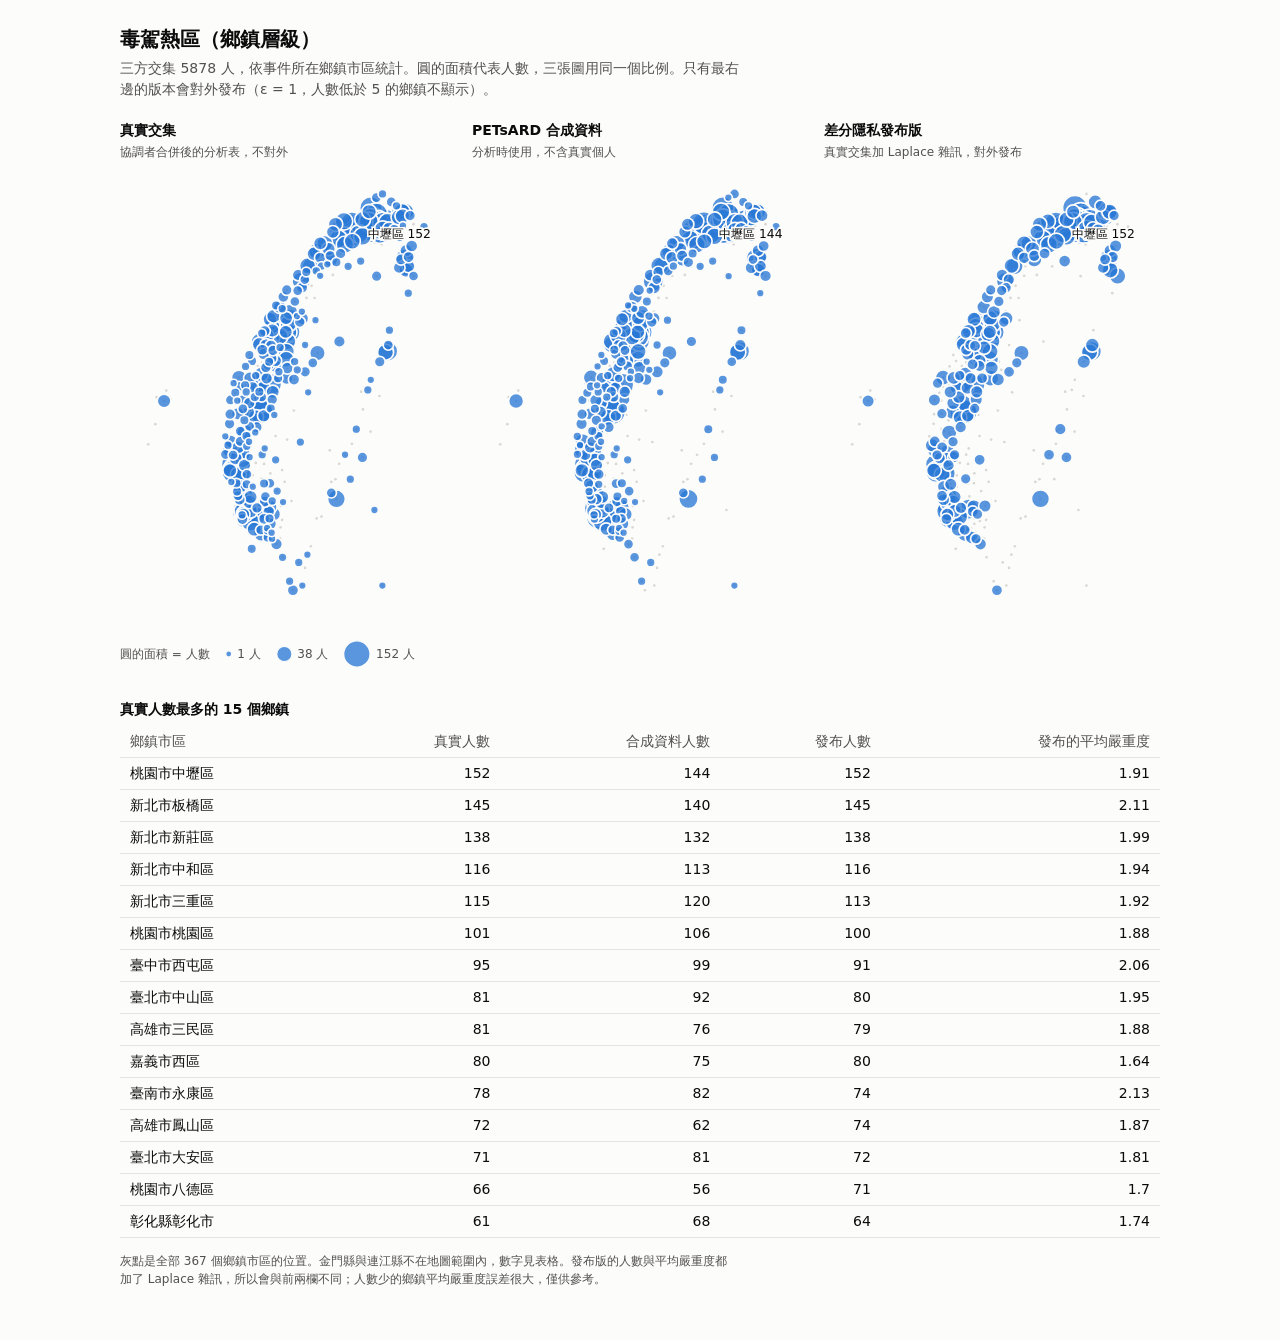
==== commit da7d2872: "Merge v3 data into the PSI branch; run psi_pqc on it and add DP on the real table Adopts the v3 A/B/" ====
--- a/hotspot_pipeline/results/hotspot_map.html
+++ b/hotspot_pipeline/results/hotspot_map.html
@@ -52,18 +52,18 @@
 <body>
 <div class="viz-root"><div class="wrap">
 <h1>毒駕熱區（鄉鎮層級）</h1>
-<p class="sub">三方交集 571 人，依事件所在鄉鎮市區統計。圓的面積代表人數，三張圖用同一個比例。只有最右邊的版本會對外發布（ε = 1，人數低於 5 的鄉鎮不顯示）。</p>
+<p class="sub">三方交集 5878 人，依事件所在鄉鎮市區統計。圓的面積代表人數，三張圖用同一個比例。只有最右邊的版本會對外發布（ε = 1，人數低於 5 的鄉鎮不顯示）。</p>
 <div class="maps" id="maps"></div>
 <div class="key" id="key"></div>
 <div class="scroll"><table id="table"></table></div>
 <p class="note">灰點是全部 367 個鄉鎮市區的位置。金門縣與連江縣不在地圖範圍內，數字見表格。發布版的人數與平均嚴重度都加了 Laplace 雜訊，所以會與前兩欄不同；人數少的鄉鎮平均嚴重度誤差很大，僅供參考。</p>
 </div><div class="tip" id="tip" hidden></div></div>
 <script>
-const DATA = [{"id": 0, "county": "南投縣", "district": "中寮鄉", "lat": 23.8959, "lon": 120.7603, "n_real": 0, "n_synthetic": 0, "n_published": null, "severity_mean_published": null}, {"id": 1, "county": "南投縣", "district": "仁愛鄉", "lat": 24.063, "lon": 121.1657, "n_real": 1, "n_synthetic": 0, "n_published": null, "severity_mean_published": null}, {"id": 2, "county": "南投縣", "district": "信義鄉", "lat": 23.6412, "lon": 120.8826, "n_real": 0, "n_synthetic": 0, "n_published": null, "severity_mean_published": null}, {"id": 3, "county": "南投縣", "district": "南投市", "lat": 23.9153, "lon": 120.6841, "n_real": 5, "n_synthetic": 2, "n_published": null, "severity_mean_published": null}, {"id": 4, "county": "南投縣", "district": "名間鄉", "lat": 23.8435, "lon": 120.6944, "n_real": 0, "n_synthetic": 0, "n_published": null, "severity_mean_published": null}, {"id": 5, "county": "南投縣", "district": "國姓鄉", "lat": 24.0341, "lon": 120.8547, "n_real": 0, "n_synthetic": 0, "n_published": null, "severity_mean_published": null}, {"id": 6, "county": "南投縣", "district": "埔里鎮", "lat": 23.9678, "lon": 120.9668, "n_real": 3, "n_synthetic": 4, "n_published": null, "severity_mean_published": null}, {"id": 7, "county": "南投縣", "district": "水里鄉", "lat": 23.8114, "lon": 120.8549, "n_real": 0, "n_synthetic": 0, "n_published": null, "severity_mean_published": null}, {"id": 8, "county": "南投縣", "district": "竹山鎮", "lat": 23.759, "lon": 120.6868, "n_real": 1, "n_synthetic": 1, "n_published": 9.0, "severity_mean_published": 1.25}, {"id": 9, "county": "南投縣", "district": "草屯鎮", "lat": 23.9792, "lon": 120.6833, "n_real": 1, "n_synthetic": 0, "n_published": null, "severity_mean_published": null}, {"id": 10, "county": "南投縣", "district": "集集鎮", "lat": 23.8277, "lon": 120.7841, "n_real": 0, "n_synthetic": 0, "n_published": null, "severity_mean_published": null}, {"id": 11, "county": "南投縣", "district": "魚池鄉", "lat": 23.886, "lon": 120.9246, "n_real": 0, "n_synthetic": 0, "n_published": null, "severity_mean_published": null}, {"id": 12, "county": "南投縣", "district": "鹿谷鄉", "lat": 23.7474, "lon": 120.7546, "n_real": 0, "n_synthetic": 0, "n_published": null, "severity_mean_published": null}, {"id": 13, "county": "嘉義市", "district": "東區", "lat": 23.4799, "lon": 120.4562, "n_real": 4, "n_synthetic": 2, "n_published": null, "severity_mean_published": null}, {"id": 14, "county": "嘉義市", "district": "西區", "lat": 23.4765, "lon": 120.4398, "n_real": 12, "n_synthetic": 15, "n_published": 15.0, "severity_mean_published": 1.0}, {"id": 15, "county": "嘉義縣", "district": "中埔鄉", "lat": 23.4468, "lon": 120.4807, "n_real": 0, "n_synthetic": 0, "n_published": null, "severity_mean_published": null}, {"id": 16, "county": "嘉義縣", "district": "六腳鄉", "lat": 23.5041, "lon": 120.2911, "n_real": 0, "n_synthetic": 0, "n_published": null, "severity_mean_published": null}, {"id": 17, "county": "嘉義縣", "district": "大埔鄉", "lat": 23.2784, "lon": 120.5875, "n_real": 0, "n_synthetic": 0, "n_published": null, "severity_mean_published": null}, {"id": 18, "county": "嘉義縣", "district": "大林鎮", "lat": 23.6025, "lon": 120.462, "n_real": 0, "n_synthetic": 0, "n_published": null, "severity_mean_published": null}, {"id": 19, "county": "嘉義縣", "district": "太保市", "lat": 23.4777, "lon": 120.3421, "n_real": 2, "n_synthetic": 2, "n_published": 6.0, "severity_mean_published": 1.0}, {"id": 20, "county": "嘉義縣", "district": "布袋鎮", "lat": 23.3798, "lon": 120.1707, "n_real": 0, "n_synthetic": 0, "n_published": null, "severity_mean_published": null}, {"id": 21, "county": "嘉義縣", "district": "新港鄉", "lat": 23.552, "lon": 120.3489, "n_real": 2, "n_synthetic": 4, "n_published": 7.0, "severity_mean_published": 1.0}, {"id": 22, "county": "嘉義縣", "district": "朴子市", "lat": 23.4637, "lon": 120.2461, "n_real": 1, "n_synthetic": 1, "n_published": null, "severity_mean_published": null}, {"id": 23, "county": "嘉義縣", "district": "東石鄉", "lat": 23.4597, "lon": 120.1753, "n_real": 1, "n_synthetic": 1, "n_published": null, "severity_mean_published": null}, {"id": 24, "county": "嘉義縣", "district": "梅山鄉", "lat": 23.5818, "lon": 120.5571, "n_real": 1, "n_synthetic": 0, "n_published": null, "severity_mean_published": null}, {"id": 25, "county": "嘉義縣", "district": "民雄鄉", "lat": 23.5417, "lon": 120.4357, "n_real": 4, "n_synthetic": 3, "n_published": 5.0, "severity_mean_published": 1.0}, {"id": 26, "county": "嘉義縣", "district": "水上鄉", "lat": 23.4335, "lon": 120.4098, "n_real": 2, "n_synthetic": 5, "n_published": null, "severity_mean_published": null}, {"id": 27, "county": "嘉義縣", "district": "溪口鄉", "lat": 23.6014, "lon": 120.3988, "n_real": 0, "n_synthetic": 0, "n_published": 5.0, "severity_mean_published": 1.0}, {"id": 28, "county": "嘉義縣", "district": "番路鄉", "lat": 23.4532, "lon": 120.5762, "n_real": 0, "n_synthetic": 0, "n_published": null, "severity_mean_published": null}, {"id": 29, "county": "嘉義縣", "district": "竹崎鄉", "lat": 23.5078, "lon": 120.5435, "n_real": 0, "n_synthetic": 0, "n_published": null, "severity_mean_published": null}, {"id": 30, "county": "嘉義縣", "district": "義竹鄉", "lat": 23.3372, "lon": 120.2429, "n_real": 0, "n_synthetic": 0, "n_published": null, "severity_mean_published": null}, {"id": 31, "county": "嘉義縣", "district": "阿里山鄉", "lat": 23.4906, "lon": 120.7534, "n_real": 0, "n_synthetic": 0, "n_published": null, "severity_mean_published": null}, {"id": 32, "county": "嘉義縣", "district": "鹿草鄉", "lat": 23.4089, "lon": 120.3048, "n_real": 0, "n_synthetic": 0, "n_published": null, "severity_mean_published": null}, {"id": 33, "county": "基隆市", "district": "七堵區", "lat": 25.095, "lon": 121.7052, "n_real": 3, "n_synthetic": 4, "n_published": null, "severity_mean_published": null}, {"id": 34, "county": "基隆市", "district": "中山區", "lat": 25.1407, "lon": 121.7333, "n_real": 0, "n_synthetic": 0, "n_published": null, "severity_mean_published": null}, {"id": 35, "county": "基隆市", "district": "中正區", "lat": 25.1397, "lon": 121.7651, "n_real": 4, "n_synthetic": 4, "n_published": null, "severity_mean_published": null}, {"id": 36, "county": "基隆市", "district": "仁愛區", "lat": 25.1282, "lon": 121.7427, "n_real": 2, "n_synthetic": 2, "n_published": 6.0, "severity_mean_published": 3.0}, {"id": 37, "county": "基隆市", "district": "信義區", "lat": 25.1286, "lon": 121.7628, "n_real": 3, "n_synthetic": 2, "n_published": null, "severity_mean_published": null}, {"id": 38, "county": "基隆市", "district": "安樂區", "lat": 25.1315, "lon": 121.7216, "n_real": 3, "n_synthetic": 3, "n_published": null, "severity_mean_published": null}, {"id": 39, "county": "基隆市", "district": "暖暖區", "lat": 25.1046, "lon": 121.736, "n_real": 1, "n_synthetic": 2, "n_published": 10.0, "severity_mean_published": 1.19}, {"id": 40, "county": "宜蘭縣", "district": "三星鄉", "lat": 24.676, "lon": 121.7069, "n_real": 0, "n_synthetic": 0, "n_published": null, "severity_mean_published": null}, {"id": 41, "county": "宜蘭縣", "district": "五結鄉", "lat": 24.6881, "lon": 121.7911, "n_real": 3, "n_synthetic": 5, "n_published": null, "severity_mean_published": null}, {"id": 42, "county": "宜蘭縣", "district": "冬山鄉", "lat": 24.6554, "lon": 121.7708, "n_real": 1, "n_synthetic": 2, "n_published": 6.0, "severity_mean_published": 1.0}, {"id": 43, "county": "宜蘭縣", "district": "南澳鄉", "lat": 24.4645, "lon": 121.7896, "n_real": 0, "n_synthetic": 0, "n_published": null, "severity_mean_published": null}, {"id": 44, "county": "宜蘭縣", "district": "員山鄉", "lat": 24.744, "lon": 121.7241, "n_real": 0, "n_synthetic": 0, "n_published": null, "severity_mean_published": null}, {"id": 45, "county": "宜蘭縣", "district": "壯圍鄉", "lat": 24.7642, "lon": 121.7929, "n_real": 0, "n_synthetic": 0, "n_published": null, "severity_mean_published": null}, {"id": 46, "county": "宜蘭縣", "district": "大同鄉", "lat": 24.6051, "lon": 121.5029, "n_real": 0, "n_synthetic": 0, "n_published": null, "severity_mean_published": null}, {"id": 47, "county": "宜蘭縣", "district": "宜蘭市", "lat": 24.7531, "lon": 121.7552, "n_real": 0, "n_synthetic": 0, "n_published": null, "severity_mean_published": null}, {"id": 48, "county": "宜蘭縣", "district": "礁溪鄉", "lat": 24.8176, "lon": 121.7702, "n_real": 0, "n_synthetic": 0, "n_published": null, "severity_mean_published": null}, {"id": 49, "county": "宜蘭縣", "district": "羅東鎮", "lat": 24.6757, "lon": 121.7687, "n_real": 2, "n_synthetic": 3, "n_published": null, "severity_mean_published": null}, {"id": 50, "county": "宜蘭縣", "district": "蘇澳鎮", "lat": 24.6071, "lon": 121.8374, "n_real": 1, "n_synthetic": 0, "n_published": 12.0, "severity_mean_published": 1.0}, {"id": 51, "county": "宜蘭縣", "district": "頭城鎮", "lat": 24.8559, "lon": 121.8202, "n_real": 1, "n_synthetic": 1, "n_published": null, "severity_mean_published": null}, {"id": 52, "county": "屏東縣", "district": "三地門鄉", "lat": 22.7304, "lon": 120.6552, "n_real": 0, "n_synthetic": 0, "n_published": null, "severity_mean_published": null}, {"id": 53, "county": "屏東縣", "district": "九如鄉", "lat": 22.7344, "lon": 120.4909, "n_real": 0, "n_synthetic": 0, "n_published": null, "severity_mean_published": null}, {"id": 54, "county": "屏東縣", "district": "佳冬鄉", "lat": 22.426, "lon": 120.5552, "n_real": 0, "n_synthetic": 0, "n_published": null, "severity_mean_published": null}, {"id": 55, "county": "屏東縣", "district": "來義鄉", "lat": 22.5207, "lon": 120.6331, "n_real": 0, "n_synthetic": 0, "n_published": null, "severity_mean_published": null}, {"id": 56, "county": "屏東縣", "district": "內埔鄉", "lat": 22.6295, "lon": 120.5687, "n_real": 1, "n_synthetic": 1, "n_published": null, "severity_mean_published": null}, {"id": 57, "county": "屏東縣", "district": "南州鄉", "lat": 22.489, "lon": 120.5116, "n_real": 0, "n_synthetic": 0, "n_published": null, "severity_mean_published": null}, {"id": 58, "county": "屏東縣", "district": "屏東市", "lat": 22.6714, "lon": 120.4894, "n_real": 3, "n_synthetic": 5, "n_published": null, "severity_mean_published": null}, {"id": 59, "county": "屏東縣", "district": "崁頂鄉", "lat": 22.5133, "lon": 120.5103, "n_real": 0, "n_synthetic": 0, "n_published": null, "severity_mean_published": null}, {"id": 60, "county": "屏東縣", "district": "恆春鎮", "lat": 21.9982, "lon": 120.7448, "n_real": 1, "n_synthetic": 1, "n_published": null, "severity_mean_published": null}, {"id": 61, "county": "屏東縣", "district": "新園鄉", "lat": 22.4991, "lon": 120.4529, "n_real": 1, "n_synthetic": 1, "n_published": null, "severity_mean_published": null}, {"id": 62, "county": "屏東縣", "district": "新埤鄉", "lat": 22.4764, "lon": 120.5516, "n_real": 1, "n_synthetic": 1, "n_published": null, "severity_mean_published": null}, {"id": 63, "county": "屏東縣", "district": "春日鄉", "lat": 22.4273, "lon": 120.6286, "n_real": 0, "n_synthetic": 0, "n_published": null, "severity_mean_published": null}, {"id": 64, "county": "屏東縣", "district": "東港鎮", "lat": 22.4678, "lon": 120.4571, "n_real": 1, "n_synthetic": 0, "n_published": null, "severity_mean_published": null}, {"id": 65, "county": "屏東縣", "district": "枋寮鄉", "lat": 22.3816, "lon": 120.5958, "n_real": 1, "n_synthetic": 3, "n_published": null, "severity_mean_published": null}, {"id": 66, "county": "屏東縣", "district": "枋山鄉", "lat": 22.2721, "lon": 120.6507, "n_real": 0, "n_synthetic": 0, "n_published": null, "severity_mean_published": null}, {"id": 67, "county": "屏東縣", "district": "林邊鄉", "lat": 22.4359, "lon": 120.5158, "n_real": 1, "n_synthetic": 3, "n_published": 8.0, "severity_mean_published": 1.0}, {"id": 68, "county": "屏東縣", "district": "泰武鄉", "lat": 22.5822, "lon": 120.647, "n_real": 0, "n_synthetic": 0, "n_published": null, "severity_mean_published": null}, {"id": 69, "county": "屏東縣", "district": "滿州鄉", "lat": 22.0376, "lon": 120.8299, "n_real": 0, "n_synthetic": 0, "n_published": null, "severity_mean_published": null}, {"id": 70, "county": "屏東縣", "district": "潮州鎮", "lat": 22.5494, "lon": 120.5401, "n_real": 1, "n_synthetic": 1, "n_published": null, "severity_mean_published": null}, {"id": 71, "county": "屏東縣", "district": "牡丹鄉", "lat": 22.1835, "lon": 120.8543, "n_real": 0, "n_synthetic": 0, "n_published": null, "severity_mean_published": null}, {"id": 72, "county": "屏東縣", "district": "獅子鄉", "lat": 22.2296, "lon": 120.7972, "n_real": 0, "n_synthetic": 0, "n_published": null, "severity_mean_published": null}, {"id": 73, "county": "屏東縣", "district": "琉球鄉", "lat": 22.3418, "lon": 120.3716, "n_real": 0, "n_synthetic": 0, "n_published": null, "severity_mean_published": null}, {"id": 74, "county": "屏東縣", "district": "瑪家鄉", "lat": 22.6978, "lon": 120.6363, "n_real": 0, "n_synthetic": 0, "n_published": 6.0, "severity_mean_published": 1.08}, {"id": 75, "county": "屏東縣", "district": "竹田鄉", "lat": 22.5939, "lon": 120.5327, "n_real": 1, "n_synthetic": 1, "n_published": null, "severity_mean_published": null}, {"id": 76, "county": "屏東縣", "district": "萬丹鄉", "lat": 22.5915, "lon": 120.4839, "n_real": 1, "n_synthetic": 0, "n_published": null, "severity_mean_published": null}, {"id": 77, "county": "屏東縣", "district": "萬巒鄉", "lat": 22.5735, "lon": 120.5895, "n_real": 0, "n_synthetic": 0, "n_published": null, "severity_mean_published": null}, {"id": 78, "county": "屏東縣", "district": "車城鄉", "lat": 22.0739, "lon": 120.7146, "n_real": 0, "n_synthetic": 0, "n_published": null, "severity_mean_published": null}, {"id": 79, "county": "屏東縣", "district": "里港鄉", "lat": 22.7768, "lon": 120.4954, "n_real": 1, "n_synthetic": 1, "n_published": null, "severity_mean_published": null}, {"id": 80, "county": "屏東縣", "district": "長治鄉", "lat": 22.6906, "lon": 120.5365, "n_real": 1, "n_synthetic": 1, "n_published": null, "severity_mean_published": null}, {"id": 81, "county": "屏東縣", "district": "霧臺鄉", "lat": 22.739, "lon": 120.7317, "n_real": 0, "n_synthetic": 0, "n_published": null, "severity_mean_published": null}, {"id": 82, "county": "屏東縣", "district": "高樹鄉", "lat": 22.8212, "lon": 120.6018, "n_real": 0, "n_synthetic": 0, "n_published": null, "severity_mean_published": null}, {"id": 83, "county": "屏東縣", "district": "鹽埔鄉", "lat": 22.7399, "lon": 120.557, "n_real": 0, "n_synthetic": 0, "n_published": null, "severity_mean_published": null}, {"id": 84, "county": "屏東縣", "district": "麟洛鄉", "lat": 22.652, "lon": 120.5261, "n_real": 1, "n_synthetic": 1, "n_published": null, "severity_mean_published": null}, {"id": 85, "county": "彰化縣", "district": "二林鎮", "lat": 23.901, "lon": 120.3747, "n_real": 0, "n_synthetic": 0, "n_published": null, "severity_mean_published": null}, {"id": 86, "county": "彰化縣", "district": "二水鄉", "lat": 23.8121, "lon": 120.6175, "n_real": 0, "n_synthetic": 0, "n_published": null, "severity_mean_published": null}, {"id": 87, "county": "彰化縣", "district": "伸港鄉", "lat": 24.1495, "lon": 120.4882, "n_real": 1, "n_synthetic": 3, "n_published": 7.0, "severity_mean_published": 3.0}, {"id": 88, "county": "彰化縣", "district": "北斗鎮", "lat": 23.8731, "lon": 120.5238, "n_real": 1, "n_synthetic": 0, "n_published": null, "severity_mean_published": null}, {"id": 89, "county": "彰化縣", "district": "和美鎮", "lat": 24.1082, "lon": 120.5036, "n_real": 5, "n_synthetic": 3, "n_published": null, "severity_mean_published": null}, {"id": 90, "county": "彰化縣", "district": "員林市", "lat": 23.9593, "lon": 120.5746, "n_real": 2, "n_synthetic": 1, "n_published": null, "severity_mean_published": null}, {"id": 91, "county": "彰化縣", "district": "埔心鄉", "lat": 23.9517, "lon": 120.5443, "n_real": 1, "n_synthetic": 1, "n_published": 5.0, "severity_mean_published": 1.0}, {"id": 92, "county": "彰化縣", "district": "埔鹽鄉", "lat": 23.9947, "lon": 120.4673, "n_real": 0, "n_synthetic": 0, "n_published": null, "severity_mean_published": null}, {"id": 93, "county": "彰化縣", "district": "埤頭鄉", "lat": 23.8897, "lon": 120.4663, "n_real": 1, "n_synthetic": 0, "n_published": null, "severity_mean_published": null}, {"id": 94, "county": "彰化縣", "district": "大城鄉", "lat": 23.8564, "lon": 120.3156, "n_real": 0, "n_synthetic": 0, "n_published": null, "severity_mean_published": null}, {"id": 95, "county": "彰化縣", "district": "大村鄉", "lat": 23.9893, "lon": 120.5639, "n_real": 0, "n_synthetic": 0, "n_published": null, "severity_mean_published": null}, {"id": 96, "county": "彰化縣", "district": "彰化市", "lat": 24.0778, "lon": 120.5429, "n_real": 6, "n_synthetic": 10, "n_published": 12.0, "severity_mean_published": 1.0}, {"id": 97, "county": "彰化縣", "district": "永靖鄉", "lat": 23.9228, "lon": 120.5486, "n_real": 1, "n_synthetic": 1, "n_published": 6.0, "severity_mean_published": 3.0}, {"id": 98, "county": "彰化縣", "district": "溪州鄉", "lat": 23.8475, "lon": 120.4993, "n_real": 0, "n_synthetic": 0, "n_published": null, "severity_mean_published": null}, {"id": 99, "county": "彰化縣", "district": "溪湖鎮", "lat": 23.9591, "lon": 120.4804, "n_real": 0, "n_synthetic": 0, "n_published": null, "severity_mean_published": null}, {"id": 100, "county": "彰化縣", "district": "田中鎮", "lat": 23.8598, "lon": 120.5861, "n_real": 1, "n_synthetic": 0, "n_published": null, "severity_mean_published": null}, {"id": 101, "county": "彰化縣", "district": "田尾鄉", "lat": 23.8955, "lon": 120.529, "n_real": 1, "n_synthetic": 1, "n_published": null, "severity_mean_published": null}, {"id": 102, "county": "彰化縣", "district": "社頭鄉", "lat": 23.9029, "lon": 120.5872, "n_real": 0, "n_synthetic": 0, "n_published": null, "severity_mean_published": null}, {"id": 103, "county": "彰化縣", "district": "福興鄉", "lat": 24.0383, "lon": 120.4416, "n_real": 1, "n_synthetic": 0, "n_published": null, "severity_mean_published": null}, {"id": 104, "county": "彰化縣", "district": "秀水鄉", "lat": 24.0349, "lon": 120.5026, "n_real": 1, "n_synthetic": 0, "n_published": null, "severity_mean_published": null}, {"id": 105, "county": "彰化縣", "district": "竹塘鄉", "lat": 23.8591, "lon": 120.4268, "n_real": 0, "n_synthetic": 0, "n_published": null, "severity_mean_published": null}, {"id": 106, "county": "彰化縣", "district": "線西鄉", "lat": 24.1322, "lon": 120.4622, "n_real": 0, "n_synthetic": 0, "n_published": null, "severity_mean_published": null}, {"id": 107, "county": "彰化縣", "district": "芬園鄉", "lat": 24.0136, "lon": 120.6284, "n_real": 1, "n_synthetic": 4, "n_published": 11.0, "severity_mean_published": 1.0}, {"id": 108, "county": "彰化縣", "district": "花壇鄉", "lat": 24.0267, "lon": 120.5457, "n_real": 1, "n_synthetic": 0, "n_published": null, "severity_mean_published": null}, {"id": 109, "county": "彰化縣", "district": "芳苑鄉", "lat": 23.9516, "lon": 120.35, "n_real": 0, "n_synthetic": 0, "n_published": null, "severity_mean_published": null}, {"id": 110, "county": "彰化縣", "district": "鹿港鎮", "lat": 24.0644, "lon": 120.4404, "n_real": 0, "n_synthetic": 0, "n_published": null, "severity_mean_published": null}, {"id": 111, "county": "新北市", "district": "三峽區", "lat": 24.9354, "lon": 121.3737, "n_real": 3, "n_synthetic": 4, "n_published": 5.0, "severity_mean_published": 3.0}, {"id": 112, "county": "新北市", "district": "三芝區", "lat": 25.2574, "lon": 121.5002, "n_real": 0, "n_synthetic": 0, "n_published": null, "severity_mean_published": null}, {"id": 113, "county": "新北市", "district": "三重區", "lat": 25.0651, "lon": 121.4894, "n_real": 11, "n_synthetic": 9, "n_published": 8.0, "severity_mean_published": 1.9}, {"id": 114, "county": "新北市", "district": "中和區", "lat": 24.9999, "lon": 121.4938, "n_real": 10, "n_synthetic": 6, "n_published": 6.0, "severity_mean_published": 1.44}, {"id": 115, "county": "新北市", "district": "五股區", "lat": 25.078, "lon": 121.4485, "n_real": 2, "n_synthetic": 1, "n_published": null, "severity_mean_published": null}, {"id": 116, "county": "新北市", "district": "八里區", "lat": 25.1403, "lon": 121.4349, "n_real": 1, "n_synthetic": 1, "n_published": null, "severity_mean_published": null}, {"id": 117, "county": "新北市", "district": "土城區", "lat": 24.9821, "lon": 121.4499, "n_real": 4, "n_synthetic": 4, "n_published": null, "severity_mean_published": null}, {"id": 118, "county": "新北市", "district": "坪林區", "lat": 24.9321, "lon": 121.7117, "n_real": 0, "n_synthetic": 0, "n_published": null, "severity_mean_published": null}, {"id": 119, "county": "新北市", "district": "平溪區", "lat": 25.0248, "lon": 121.7409, "n_real": 0, "n_synthetic": 0, "n_published": null, "severity_mean_published": null}, {"id": 120, "county": "新北市", "district": "新店區", "lat": 24.9736, "lon": 121.5312, "n_real": 0, "n_synthetic": 0, "n_published": null, "severity_mean_published": null}, {"id": 121, "county": "新北市", "district": "新莊區", "lat": 25.0347, "lon": 121.4478, "n_real": 20, "n_synthetic": 17, "n_published": 17.0, "severity_mean_published": 2.31}, {"id": 122, "county": "新北市", "district": "板橋區", "lat": 25.0102, "lon": 121.4653, "n_real": 12, "n_synthetic": 11, "n_published": 11.0, "severity_mean_published": 3.0}, {"id": 123, "county": "新北市", "district": "林口區", "lat": 25.0762, "lon": 121.376, "n_real": 2, "n_synthetic": 4, "n_published": null, "severity_mean_published": null}, {"id": 124, "county": "新北市", "district": "樹林區", "lat": 24.9925, "lon": 121.4186, "n_real": 4, "n_synthetic": 2, "n_published": null, "severity_mean_published": null}, {"id": 125, "county": "新北市", "district": "永和區", "lat": 25.0077, "lon": 121.5159, "n_real": 3, "n_synthetic": 2, "n_published": 7.0, "severity_mean_published": 1.0}, {"id": 126, "county": "新北市", "district": "汐止區", "lat": 25.0652, "lon": 121.6388, "n_real": 2, "n_synthetic": 1, "n_published": null, "severity_mean_published": null}, {"id": 127, "county": "新北市", "district": "泰山區", "lat": 25.0557, "lon": 121.4311, "n_real": 3, "n_synthetic": 3, "n_published": null, "severity_mean_published": null}, {"id": 128, "county": "新北市", "district": "淡水區", "lat": 25.172, "lon": 121.4513, "n_real": 5, "n_synthetic": 4, "n_published": 14.0, "severity_mean_published": 1.0}, {"id": 129, "county": "新北市", "district": "深坑區", "lat": 25.0031, "lon": 121.6155, "n_real": 3, "n_synthetic": 5, "n_published": 6.0, "severity_mean_published": 1.33}, {"id": 130, "county": "新北市", "district": "烏來區", "lat": 24.8698, "lon": 121.5477, "n_real": 0, "n_synthetic": 0, "n_published": null, "severity_mean_published": null}, {"id": 131, "county": "新北市", "district": "瑞芳區", "lat": 25.1083, "lon": 121.8057, "n_real": 1, "n_synthetic": 1, "n_published": null, "severity_mean_published": null}, {"id": 132, "county": "新北市", "district": "石碇區", "lat": 24.989, "lon": 121.6622, "n_real": 1, "n_synthetic": 2, "n_published": null, "severity_mean_published": null}, {"id": 133, "county": "新北市", "district": "石門區", "lat": 25.2879, "lon": 121.5563, "n_real": 0, "n_synthetic": 0, "n_published": null, "severity_mean_published": null}, {"id": 134, "county": "新北市", "district": "萬里區", "lat": 25.1893, "lon": 121.6832, "n_real": 1, "n_synthetic": 0, "n_published": null, "severity_mean_published": null}, {"id": 135, "county": "新北市", "district": "蘆洲區", "lat": 25.0839, "lon": 121.4717, "n_real": 5, "n_synthetic": 3, "n_published": null, "severity_mean_published": null}, {"id": 136, "county": "新北市", "district": "貢寮區", "lat": 25.0159, "lon": 121.9322, "n_real": 0, "n_synthetic": 0, "n_published": null, "severity_mean_published": null}, {"id": 137, "county": "新北市", "district": "金山區", "lat": 25.2219, "lon": 121.6354, "n_real": 0, "n_synthetic": 0, "n_published": 6.0, "severity_mean_published": 1.0}, {"id": 138, "county": "新北市", "district": "雙溪區", "lat": 25.0367, "lon": 121.837, "n_real": 0, "n_synthetic": 0, "n_published": null, "severity_mean_published": null}, {"id": 139, "county": "新北市", "district": "鶯歌區", "lat": 24.9553, "lon": 121.343, "n_real": 1, "n_synthetic": 1, "n_published": null, "severity_mean_published": null}, {"id": 140, "county": "新竹市", "district": "北區", "lat": 24.8124, "lon": 120.9619, "n_real": 2, "n_synthetic": 0, "n_published": null, "severity_mean_published": null}, {"id": 141, "county": "新竹市", "district": "東區", "lat": 24.7967, "lon": 120.9876, "n_real": 4, "n_synthetic": 8, "n_published": 7.0, "severity_mean_published": 1.38}, {"id": 142, "county": "新竹市", "district": "香山區", "lat": 24.7913, "lon": 120.9359, "n_real": 1, "n_synthetic": 2, "n_published": null, "severity_mean_published": null}, {"id": 143, "county": "新竹縣", "district": "五峰鄉", "lat": 24.616, "lon": 121.1065, "n_real": 1, "n_synthetic": 2, "n_published": null, "severity_mean_published": null}, {"id": 144, "county": "新竹縣", "district": "北埔鄉", "lat": 24.7039, "lon": 121.0565, "n_real": 1, "n_synthetic": 0, "n_published": null, "severity_mean_published": null}, {"id": 145, "county": "新竹縣", "district": "寶山鄉", "lat": 24.7579, "lon": 120.9911, "n_real": 0, "n_synthetic": 0, "n_published": null, "severity_mean_published": null}, {"id": 146, "county": "新竹縣", "district": "尖石鄉", "lat": 24.687, "lon": 121.2448, "n_real": 0, "n_synthetic": 0, "n_published": null, "severity_mean_published": null}, {"id": 147, "county": "新竹縣", "district": "峨眉鄉", "lat": 24.6895, "lon": 121.0026, "n_real": 0, "n_synthetic": 0, "n_published": null, "severity_mean_published": null}, {"id": 148, "county": "新竹縣", "district": "新埔鎮", "lat": 24.831, "lon": 121.0665, "n_real": 1, "n_synthetic": 0, "n_published": null, "severity_mean_published": null}, {"id": 149, "county": "新竹縣", "district": "新豐鄉", "lat": 24.8777, "lon": 120.9919, "n_real": 3, "n_synthetic": 3, "n_published": 8.0, "severity_mean_published": 1.0}, {"id": 150, "county": "新竹縣", "district": "橫山鄉", "lat": 24.7201, "lon": 121.1381, "n_real": 0, "n_synthetic": 0, "n_published": null, "severity_mean_published": null}, {"id": 151, "county": "新竹縣", "district": "湖口鄉", "lat": 24.8781, "lon": 121.0332, "n_real": 0, "n_synthetic": 0, "n_published": null, "severity_mean_published": null}, {"id": 152, "county": "新竹縣", "district": "竹北市", "lat": 24.83, "lon": 121.0135, "n_real": 5, "n_synthetic": 5, "n_published": null, "severity_mean_published": null}, {"id": 153, "county": "新竹縣", "district": "竹東鎮", "lat": 24.744, "lon": 121.083, "n_real": 1, "n_synthetic": 5, "n_published": 6.0, "severity_mean_published": 1.0}, {"id": 154, "county": "新竹縣", "district": "芎林鄉", "lat": 24.774, "lon": 121.0828, "n_real": 1, "n_synthetic": 1, "n_published": null, "severity_mean_published": null}, {"id": 155, "county": "新竹縣", "district": "關西鎮", "lat": 24.7934, "lon": 121.1765, "n_real": 0, "n_synthetic": 0, "n_published": null, "severity_mean_published": null}, {"id": 156, "county": "桃園市", "district": "中壢區", "lat": 24.962, "lon": 121.2325, "n_real": 16, "n_synthetic": 16, "n_published": 16.0, "severity_mean_published": 1.63}, {"id": 157, "county": "桃園市", "district": "八德區", "lat": 24.9581, "lon": 121.2954, "n_real": 4, "n_synthetic": 2, "n_published": 6.0, "severity_mean_published": 1.0}, {"id": 158, "county": "桃園市", "district": "大園區", "lat": 25.0614, "lon": 121.2064, "n_real": 2, "n_synthetic": 4, "n_published": null, "severity_mean_published": null}, {"id": 159, "county": "桃園市", "district": "大溪區", "lat": 24.8943, "lon": 121.2824, "n_real": 2, "n_synthetic": 2, "n_published": null, "severity_mean_published": null}, {"id": 160, "county": "桃園市", "district": "平鎮", "lat": 24.9287, "lon": 121.213, "n_real": 6, "n_synthetic": 4, "n_published": 8.0, "severity_mean_published": 1.0}, {"id": 161, "county": "桃園市", "district": "復興區", "lat": 24.7304, "lon": 121.3583, "n_real": 1, "n_synthetic": 0, "n_published": null, "severity_mean_published": null}, {"id": 162, "county": "桃園市", "district": "新屋區", "lat": 24.972, "lon": 121.106, "n_real": 1, "n_synthetic": 2, "n_published": null, "severity_mean_published": null}, {"id": 163, "county": "桃園市", "district": "桃園區", "lat": 24.9971, "lon": 121.3044, "n_real": 15, "n_synthetic": 14, "n_published": 13.0, "severity_mean_published": 1.5}, {"id": 164, "county": "桃園市", "district": "楊梅區", "lat": 24.9124, "lon": 121.1548, "n_real": 2, "n_synthetic": 3, "n_published": 5.0, "severity_mean_published": 1.07}, {"id": 165, "county": "桃園市", "district": "蘆竹區", "lat": 25.0449, "lon": 121.2792, "n_real": 3, "n_synthetic": 4, "n_published": null, "severity_mean_published": null}, {"id": 166, "county": "桃園市", "district": "觀音區", "lat": 25.0358, "lon": 121.1307, "n_real": 0, "n_synthetic": 0, "n_published": null, "severity_mean_published": null}, {"id": 167, "county": "桃園市", "district": "龍潭區", "lat": 24.8664, "lon": 121.2155, "n_real": 1, "n_synthetic": 0, "n_published": null, "severity_mean_published": null}, {"id": 168, "county": "桃園市", "district": "龜山區", "lat": 25.0199, "lon": 121.3552, "n_real": 9, "n_synthetic": 12, "n_published": 10.0, "severity_mean_published": 3.0}, {"id": 169, "county": "澎湖縣", "district": "七美鄉", "lat": 23.2095, "lon": 119.4338, "n_real": 0, "n_synthetic": 0, "n_published": null, "severity_mean_published": null}, {"id": 170, "county": "澎湖縣", "district": "望安鄉", "lat": 23.377, "lon": 119.4978, "n_real": 0, "n_synthetic": 0, "n_published": null, "severity_mean_published": null}, {"id": 171, "county": "澎湖縣", "district": "湖西鄉", "lat": 23.5837, "lon": 119.6348, "n_real": 2, "n_synthetic": 2, "n_published": null, "severity_mean_published": null}, {"id": 172, "county": "澎湖縣", "district": "白沙鄉", "lat": 23.6557, "lon": 119.5974, "n_real": 0, "n_synthetic": 0, "n_published": null, "severity_mean_published": null}, {"id": 173, "county": "澎湖縣", "district": "西嶼鄉", "lat": 23.6008, "lon": 119.5097, "n_real": 0, "n_synthetic": 0, "n_published": null, "severity_mean_published": null}, {"id": 174, "county": "澎湖縣", "district": "馬公市", "lat": 23.5688, "lon": 119.5777, "n_real": 1, "n_synthetic": 2, "n_published": null, "severity_mean_published": null}, {"id": 175, "county": "臺中市", "district": "中區", "lat": 24.1426, "lon": 120.6799, "n_real": 1, "n_synthetic": 1, "n_published": null, "severity_mean_published": null}, {"id": 176, "county": "臺中市", "district": "北區", "lat": 24.159, "lon": 120.6804, "n_real": 5, "n_synthetic": 8, "n_published": 9.0, "severity_mean_published": 1.0}, {"id": 177, "county": "臺中市", "district": "北屯區", "lat": 24.1765, "lon": 120.6938, "n_real": 6, "n_synthetic": 5, "n_published": 6.0, "severity_mean_published": 3.0}, {"id": 178, "county": "臺中市", "district": "南區", "lat": 24.1225, "lon": 120.6647, "n_real": 2, "n_synthetic": 3, "n_published": null, "severity_mean_published": null}, {"id": 179, "county": "臺中市", "district": "南屯區", "lat": 24.1428, "lon": 120.6369, "n_real": 7, "n_synthetic": 7, "n_published": 7.0, "severity_mean_published": 1.94}, {"id": 180, "county": "臺中市", "district": "后里區", "lat": 24.309, "lon": 120.7191, "n_real": 1, "n_synthetic": 1, "n_published": null, "severity_mean_published": null}, {"id": 181, "county": "臺中市", "district": "和平區", "lat": 24.2405, "lon": 120.9489, "n_real": 0, "n_synthetic": 0, "n_published": null, "severity_mean_published": null}, {"id": 182, "county": "臺中市", "district": "外埔區", "lat": 24.335, "lon": 120.648, "n_real": 0, "n_synthetic": 0, "n_published": null, "severity_mean_published": null}, {"id": 183, "county": "臺中市", "district": "大安區", "lat": 24.3626, "lon": 120.592, "n_real": 0, "n_synthetic": 0, "n_published": null, "severity_mean_published": null}, {"id": 184, "county": "臺中市", "district": "大甲區", "lat": 24.3491, "lon": 120.625, "n_real": 2, "n_synthetic": 2, "n_published": null, "severity_mean_published": null}, {"id": 185, "county": "臺中市", "district": "大肚區", "lat": 24.1543, "lon": 120.5578, "n_real": 2, "n_synthetic": 3, "n_published": 7.0, "severity_mean_published": 1.0}, {"id": 186, "county": "臺中市", "district": "大里區", "lat": 24.1008, "lon": 120.6899, "n_real": 8, "n_synthetic": 10, "n_published": 10.0, "severity_mean_published": 1.08}, {"id": 187, "county": "臺中市", "district": "大雅區", "lat": 24.2239, "lon": 120.649, "n_real": 3, "n_synthetic": 3, "n_published": null, "severity_mean_published": null}, {"id": 188, "county": "臺中市", "district": "太平區", "lat": 24.14, "lon": 120.7192, "n_real": 2, "n_synthetic": 2, "n_published": null, "severity_mean_published": null}, {"id": 189, "county": "臺中市", "district": "新社區", "lat": 24.2245, "lon": 120.8074, "n_real": 0, "n_synthetic": 0, "n_published": null, "severity_mean_published": null}, {"id": 190, "county": "臺中市", "district": "東勢區", "lat": 24.255, "lon": 120.8294, "n_real": 1, "n_synthetic": 0, "n_published": null, "severity_mean_published": null}, {"id": 191, "county": "臺中市", "district": "東區", "lat": 24.1389, "lon": 120.6965, "n_real": 3, "n_synthetic": 3, "n_published": null, "severity_mean_published": null}, {"id": 192, "county": "臺中市", "district": "梧棲區", "lat": 24.2478, "lon": 120.5374, "n_real": 2, "n_synthetic": 3, "n_published": null, "severity_mean_published": null}, {"id": 193, "county": "臺中市", "district": "沙鹿區", "lat": 24.2324, "lon": 120.5693, "n_real": 2, "n_synthetic": 5, "n_published": 9.0, "severity_mean_published": 1.23}, {"id": 194, "county": "臺中市", "district": "清水區", "lat": 24.2729, "lon": 120.5697, "n_real": 1, "n_synthetic": 2, "n_published": null, "severity_mean_published": null}, {"id": 195, "county": "臺中市", "district": "潭子區", "lat": 24.2112, "lon": 120.7044, "n_real": 2, "n_synthetic": 1, "n_published": null, "severity_mean_published": null}, {"id": 196, "county": "臺中市", "district": "烏日區", "lat": 24.1066, "lon": 120.6264, "n_real": 4, "n_synthetic": 2, "n_published": null, "severity_mean_published": null}, {"id": 197, "county": "臺中市", "district": "石岡區", "lat": 24.2744, "lon": 120.7817, "n_real": 0, "n_synthetic": 0, "n_published": null, "severity_mean_published": null}, {"id": 198, "county": "臺中市", "district": "神岡區", "lat": 24.2577, "lon": 120.6826, "n_real": 2, "n_synthetic": 5, "n_published": 9.0, "severity_mean_published": 1.02}, {"id": 199, "county": "臺中市", "district": "西區", "lat": 24.1467, "lon": 120.6641, "n_real": 5, "n_synthetic": 1, "n_published": null, "severity_mean_published": null}, {"id": 200, "county": "臺中市", "district": "西屯區", "lat": 24.1754, "lon": 120.6425, "n_real": 11, "n_synthetic": 7, "n_published": 5.0, "severity_mean_published": 3.0}, {"id": 201, "county": "臺中市", "district": "豐原區", "lat": 24.2506, "lon": 120.7203, "n_real": 2, "n_synthetic": 2, "n_published": null, "severity_mean_published": null}, {"id": 202, "county": "臺中市", "district": "霧峰區", "lat": 24.0649, "lon": 120.6959, "n_real": 1, "n_synthetic": 2, "n_published": null, "severity_mean_published": null}, {"id": 203, "county": "臺中市", "district": "龍井區", "lat": 24.1896, "lon": 120.5533, "n_real": 2, "n_synthetic": 0, "n_published": null, "severity_mean_published": null}, {"id": 204, "county": "臺北市", "district": "中山區", "lat": 25.0604, "lon": 121.5328, "n_real": 4, "n_synthetic": 3, "n_published": null, "severity_mean_published": null}, {"id": 205, "county": "臺北市", "district": "中正區", "lat": 25.0362, "lon": 121.518, "n_real": 8, "n_synthetic": 9, "n_published": 11.0, "severity_mean_published": 1.93}, {"id": 206, "county": "臺北市", "district": "信義區", "lat": 25.0378, "lon": 121.5662, "n_real": 1, "n_synthetic": 0, "n_published": null, "severity_mean_published": null}, {"id": 207, "county": "臺北市", "district": "內湖區", "lat": 25.07, "lon": 121.5863, "n_real": 2, "n_synthetic": 1, "n_published": null, "severity_mean_published": null}, {"id": 208, "county": "臺北市", "district": "北投區", "lat": 25.1221, "lon": 121.5034, "n_real": 4, "n_synthetic": 4, "n_published": 6.0, "severity_mean_published": 1.0}, {"id": 209, "county": "臺北市", "district": "南港區", "lat": 25.0521, "lon": 121.6029, "n_real": 3, "n_synthetic": 3, "n_published": null, "severity_mean_published": null}, {"id": 210, "county": "臺北市", "district": "士林區", "lat": 25.0962, "lon": 121.5242, "n_real": 4, "n_synthetic": 3, "n_published": null, "severity_mean_published": null}, {"id": 211, "county": "臺北市", "district": "大同區", "lat": 25.0607, "lon": 121.5131, "n_real": 5, "n_synthetic": 5, "n_published": null, "severity_mean_published": null}, {"id": 212, "county": "臺北市", "district": "大安區", "lat": 25.031, "lon": 121.544, "n_real": 6, "n_synthetic": 1, "n_published": null, "severity_mean_published": null}, {"id": 213, "county": "臺北市", "district": "文山區", "lat": 24.9918, "lon": 121.559, "n_real": 0, "n_synthetic": 0, "n_published": null, "severity_mean_published": null}, {"id": 214, "county": "臺北市", "district": "松山區", "lat": 25.0522, "lon": 121.5579, "n_real": 3, "n_synthetic": 3, "n_published": null, "severity_mean_published": null}, {"id": 215, "county": "臺北市", "district": "萬華區", "lat": 25.0352, "lon": 121.5003, "n_real": 3, "n_synthetic": 3, "n_published": 5.0, "severity_mean_published": 3.0}, {"id": 216, "county": "臺南市", "district": "七股區", "lat": 23.1266, "lon": 120.1332, "n_real": 0, "n_synthetic": 0, "n_published": null, "severity_mean_published": null}, {"id": 217, "county": "臺南市", "district": "下營區", "lat": 23.2338, "lon": 120.2665, "n_real": 0, "n_synthetic": 0, "n_published": null, "severity_mean_published": null}, {"id": 218, "county": "臺南市", "district": "中西區", "lat": 22.9937, "lon": 120.1986, "n_real": 4, "n_synthetic": 2, "n_published": null, "severity_mean_published": null}, {"id": 219, "county": "臺南市", "district": "仁德區", "lat": 22.9576, "lon": 120.2497, "n_real": 2, "n_synthetic": 1, "n_published": null, "severity_mean_published": null}, {"id": 220, "county": "臺南市", "district": "佳里區", "lat": 23.1624, "lon": 120.1777, "n_real": 0, "n_synthetic": 0, "n_published": null, "severity_mean_published": null}, {"id": 221, "county": "臺南市", "district": "六甲區", "lat": 23.231, "lon": 120.3473, "n_real": 0, "n_synthetic": 0, "n_published": null, "severity_mean_published": null}, {"id": 222, "county": "臺南市", "district": "北區", "lat": 23.0088, "lon": 120.2088, "n_real": 7, "n_synthetic": 8, "n_published": 13.0, "severity_mean_published": 1.0}, {"id": 223, "county": "臺南市", "district": "北門區", "lat": 23.2758, "lon": 120.1319, "n_real": 0, "n_synthetic": 0, "n_published": null, "severity_mean_published": null}, {"id": 224, "county": "臺南市", "district": "南化區", "lat": 23.0466, "lon": 120.4829, "n_real": 0, "n_synthetic": 0, "n_published": null, "severity_mean_published": null}, {"id": 225, "county": "臺南市", "district": "南區", "lat": 22.9738, "lon": 120.1911, "n_real": 0, "n_synthetic": 0, "n_published": null, "severity_mean_published": null}, {"id": 226, "county": "臺南市", "district": "善化區", "lat": 23.1304, "lon": 120.294, "n_real": 2, "n_synthetic": 2, "n_published": 10.0, "severity_mean_published": 1.0}, {"id": 227, "county": "臺南市", "district": "大內區", "lat": 23.1224, "lon": 120.3613, "n_real": 0, "n_synthetic": 0, "n_published": null, "severity_mean_published": null}, {"id": 228, "county": "臺南市", "district": "學甲區", "lat": 23.2334, "lon": 120.1819, "n_real": 0, "n_synthetic": 0, "n_published": null, "severity_mean_published": null}, {"id": 229, "county": "臺南市", "district": "安南區", "lat": 23.0439, "lon": 120.1957, "n_real": 2, "n_synthetic": 4, "n_published": null, "severity_mean_published": null}, {"id": 230, "county": "臺南市", "district": "安定區", "lat": 23.0939, "lon": 120.2258, "n_real": 0, "n_synthetic": 0, "n_published": null, "severity_mean_published": null}, {"id": 231, "county": "臺南市", "district": "安平區", "lat": 22.9934, "lon": 120.1738, "n_real": 4, "n_synthetic": 4, "n_published": 6.0, "severity_mean_published": 1.16}, {"id": 232, "county": "臺南市", "district": "官田區", "lat": 23.1943, "lon": 120.3265, "n_real": 0, "n_synthetic": 0, "n_published": null, "severity_mean_published": null}, {"id": 233, "county": "臺南市", "district": "將軍區", "lat": 23.2025, "lon": 120.1566, "n_real": 1, "n_synthetic": 0, "n_published": 7.0, "severity_mean_published": 1.0}, {"id": 234, "county": "臺南市", "district": "山上區", "lat": 23.103, "lon": 120.3523, "n_real": 0, "n_synthetic": 0, "n_published": null, "severity_mean_published": null}, {"id": 235, "county": "臺南市", "district": "左鎮", "lat": 23.0554, "lon": 120.4082, "n_real": 0, "n_synthetic": 0, "n_published": null, "severity_mean_published": null}, {"id": 236, "county": "臺南市", "district": "後壁區", "lat": 23.3591, "lon": 120.3523, "n_real": 0, "n_synthetic": 0, "n_published": null, "severity_mean_published": null}, {"id": 237, "county": "臺南市", "district": "新化區", "lat": 23.0361, "lon": 120.3059, "n_real": 1, "n_synthetic": 3, "n_published": null, "severity_mean_published": null}, {"id": 238, "county": "臺南市", "district": "新市", "lat": 23.0801, "lon": 120.2897, "n_real": 0, "n_synthetic": 0, "n_published": null, "severity_mean_published": null}, {"id": 239, "county": "臺南市", "district": "新營區", "lat": 23.3067, "lon": 120.3116, "n_real": 2, "n_synthetic": 3, "n_published": null, "severity_mean_published": null}, {"id": 240, "county": "臺南市", "district": "東區", "lat": 22.9852, "lon": 120.2267, "n_real": 7, "n_synthetic": 10, "n_published": 9.0, "severity_mean_published": 3.0}, {"id": 241, "county": "臺南市", "district": "東山區", "lat": 23.3086, "lon": 120.4034, "n_real": 0, "n_synthetic": 0, "n_published": null, "severity_mean_published": null}, {"id": 242, "county": "臺南市", "district": "柳營區", "lat": 23.2792, "lon": 120.3233, "n_real": 0, "n_synthetic": 0, "n_published": null, "severity_mean_published": null}, {"id": 243, "county": "臺南市", "district": "楠西區", "lat": 23.1754, "lon": 120.489, "n_real": 1, "n_synthetic": 2, "n_published": null, "severity_mean_published": null}, {"id": 244, "county": "臺南市", "district": "歸仁區", "lat": 22.9666, "lon": 120.2875, "n_real": 1, "n_synthetic": 0, "n_published": null, "severity_mean_published": null}, {"id": 245, "county": "臺南市", "district": "永康區", "lat": 23.0195, "lon": 120.2446, "n_real": 11, "n_synthetic": 10, "n_published": 7.0, "severity_mean_published": 3.0}, {"id": 246, "county": "臺南市", "district": "玉井區", "lat": 23.1237, "lon": 120.466, "n_real": 0, "n_synthetic": 0, "n_published": null, "severity_mean_published": null}, {"id": 247, "county": "臺南市", "district": "白河區", "lat": 23.3518, "lon": 120.4163, "n_real": 1, "n_synthetic": 2, "n_published": null, "severity_mean_published": null}, {"id": 248, "county": "臺南市", "district": "西港區", "lat": 23.1212, "lon": 120.2028, "n_real": 0, "n_synthetic": 0, "n_published": null, "severity_mean_published": null}, {"id": 249, "county": "臺南市", "district": "關廟區", "lat": 22.9616, "lon": 120.3281, "n_real": 0, "n_synthetic": 0, "n_published": null, "severity_mean_published": null}, {"id": 250, "county": "臺南市", "district": "鹽水區", "lat": 23.3196, "lon": 120.2677, "n_real": 0, "n_synthetic": 0, "n_published": null, "severity_mean_published": null}, {"id": 251, "county": "臺南市", "district": "麻豆區", "lat": 23.1838, "lon": 120.2485, "n_real": 0, "n_synthetic": 0, "n_published": null, "severity_mean_published": null}, {"id": 252, "county": "臺南市", "district": "龍崎區", "lat": 22.9514, "lon": 120.3811, "n_real": 0, "n_synthetic": 0, "n_published": null, "severity_mean_published": null}, {"id": 253, "county": "臺東縣", "district": "卑南鄉", "lat": 22.8069, "lon": 121.0924, "n_real": 0, "n_synthetic": 0, "n_published": null, "severity_mean_published": null}, {"id": 254, "county": "臺東縣", "district": "大武鄉", "lat": 22.3638, "lon": 120.9072, "n_real": 1, "n_synthetic": 1, "n_published": null, "severity_mean_published": null}, {"id": 255, "county": "臺東縣", "district": "太麻里鄉", "lat": 22.6099, "lon": 121.0034, "n_real": 0, "n_synthetic": 0, "n_published": null, "severity_mean_published": null}, {"id": 256, "county": "臺東縣", "district": "延平鄉", "lat": 22.8974, "lon": 121.0927, "n_real": 0, "n_synthetic": 0, "n_published": null, "severity_mean_published": null}, {"id": 257, "county": "臺東縣", "district": "成功鎮", "lat": 23.1011, "lon": 121.3744, "n_real": 0, "n_synthetic": 0, "n_published": null, "severity_mean_published": null}, {"id": 258, "county": "臺東縣", "district": "東河鄉", "lat": 22.9207, "lon": 121.2645, "n_real": 0, "n_synthetic": 0, "n_published": null, "severity_mean_published": null}, {"id": 259, "county": "臺東縣", "district": "池上鄉", "lat": 23.123, "lon": 121.2166, "n_real": 0, "n_synthetic": 0, "n_published": null, "severity_mean_published": null}, {"id": 260, "county": "臺東縣", "district": "海端鄉", "lat": 23.1599, "lon": 121.0787, "n_real": 0, "n_synthetic": 0, "n_published": null, "severity_mean_published": null}, {"id": 261, "county": "臺東縣", "district": "綠島鄉", "lat": 22.6645, "lon": 121.4829, "n_real": 0, "n_synthetic": 0, "n_published": null, "severity_mean_published": null}, {"id": 262, "county": "臺東縣", "district": "臺東市", "lat": 22.7566, "lon": 121.139, "n_real": 5, "n_synthetic": 5, "n_published": 6.0, "severity_mean_published": 3.0}, {"id": 263, "county": "臺東縣", "district": "蘭嶼鄉", "lat": 22.0371, "lon": 121.5551, "n_real": 0, "n_synthetic": 0, "n_published": null, "severity_mean_published": null}, {"id": 264, "county": "臺東縣", "district": "達仁鄉", "lat": 22.2938, "lon": 120.8756, "n_real": 0, "n_synthetic": 0, "n_published": null, "severity_mean_published": null}, {"id": 265, "county": "臺東縣", "district": "金峰鄉", "lat": 22.5948, "lon": 120.9591, "n_real": 0, "n_synthetic": 0, "n_published": null, "severity_mean_published": null}, {"id": 266, "county": "臺東縣", "district": "長濱鄉", "lat": 23.3151, "lon": 121.4484, "n_real": 0, "n_synthetic": 0, "n_published": null, "severity_mean_published": null}, {"id": 267, "county": "臺東縣", "district": "關山鎮", "lat": 23.0476, "lon": 121.163, "n_real": 0, "n_synthetic": 0, "n_published": null, "severity_mean_published": null}, {"id": 268, "county": "臺東縣", "district": "鹿野鄉", "lat": 22.9195, "lon": 121.1295, "n_real": 1, "n_synthetic": 0, "n_published": null, "severity_mean_published": null}, {"id": 269, "county": "花蓮縣", "district": "光復鄉", "lat": 23.6615, "lon": 121.4231, "n_real": 0, "n_synthetic": 0, "n_published": null, "severity_mean_published": null}, {"id": 270, "county": "花蓮縣", "district": "卓溪鄉", "lat": 23.3228, "lon": 121.2907, "n_real": 0, "n_synthetic": 0, "n_published": null, "severity_mean_published": null}, {"id": 271, "county": "花蓮縣", "district": "吉安鄉", "lat": 23.9747, "lon": 121.5834, "n_real": 3, "n_synthetic": 4, "n_published": 5.0, "severity_mean_published": 1.0}, {"id": 272, "county": "花蓮縣", "district": "壽豐鄉", "lat": 23.8951, "lon": 121.5312, "n_real": 1, "n_synthetic": 0, "n_published": 5.0, "severity_mean_published": 1.0}, {"id": 273, "county": "花蓮縣", "district": "富里鄉", "lat": 23.2138, "lon": 121.2791, "n_real": 0, "n_synthetic": 0, "n_published": null, "severity_mean_published": null}, {"id": 274, "county": "花蓮縣", "district": "新城鄉", "lat": 24.0335, "lon": 121.6086, "n_real": 0, "n_synthetic": 0, "n_published": 6.0, "severity_mean_published": 1.0}, {"id": 275, "county": "花蓮縣", "district": "玉里鎮", "lat": 23.3355, "lon": 121.3187, "n_real": 0, "n_synthetic": 0, "n_published": null, "severity_mean_published": null}, {"id": 276, "county": "花蓮縣", "district": "瑞穗鄉", "lat": 23.4993, "lon": 121.3785, "n_real": 0, "n_synthetic": 0, "n_published": null, "severity_mean_published": null}, {"id": 277, "county": "花蓮縣", "district": "秀林鄉", "lat": 24.1568, "lon": 121.6187, "n_real": 0, "n_synthetic": 0, "n_published": null, "severity_mean_published": null}, {"id": 278, "county": "花蓮縣", "district": "花蓮市", "lat": 23.9831, "lon": 121.6045, "n_real": 3, "n_synthetic": 6, "n_published": null, "severity_mean_published": null}, {"id": 279, "county": "花蓮縣", "district": "萬榮鄉", "lat": 23.6464, "lon": 121.3622, "n_real": 0, "n_synthetic": 0, "n_published": null, "severity_mean_published": null}, {"id": 280, "county": "花蓮縣", "district": "豐濱鄉", "lat": 23.6107, "lon": 121.5286, "n_real": 0, "n_synthetic": 0, "n_published": null, "severity_mean_published": null}, {"id": 281, "county": "花蓮縣", "district": "鳳林鎮", "lat": 23.7449, "lon": 121.4499, "n_real": 0, "n_synthetic": 0, "n_published": null, "severity_mean_published": null}, {"id": 282, "county": "苗栗縣", "district": "三灣鄉", "lat": 24.6495, "lon": 120.956, "n_real": 0, "n_synthetic": 0, "n_published": null, "severity_mean_published": null}, {"id": 283, "county": "苗栗縣", "district": "三義鄉", "lat": 24.3955, "lon": 120.7622, "n_real": 1, "n_synthetic": 0, "n_published": null, "severity_mean_published": null}, {"id": 284, "county": "苗栗縣", "district": "公館鄉", "lat": 24.5102, "lon": 120.828, "n_real": 1, "n_synthetic": 0, "n_published": null, "severity_mean_published": null}, {"id": 285, "county": "苗栗縣", "district": "卓蘭鎮", "lat": 24.3113, "lon": 120.8256, "n_real": 0, "n_synthetic": 0, "n_published": null, "severity_mean_published": null}, {"id": 286, "county": "苗栗縣", "district": "南庄鄉", "lat": 24.6083, "lon": 120.9912, "n_real": 0, "n_synthetic": 0, "n_published": null, "severity_mean_published": null}, {"id": 287, "county": "苗栗縣", "district": "大湖鄉", "lat": 24.4245, "lon": 120.8679, "n_real": 0, "n_synthetic": 0, "n_published": null, "severity_mean_published": null}, {"id": 288, "county": "苗栗縣", "district": "後龍鎮", "lat": 24.6149, "lon": 120.7919, "n_real": 0, "n_synthetic": 0, "n_published": null, "severity_mean_published": null}, {"id": 289, "county": "苗栗縣", "district": "泰安鄉", "lat": 24.4242, "lon": 120.9411, "n_real": 0, "n_synthetic": 0, "n_published": null, "severity_mean_published": null}, {"id": 290, "county": "苗栗縣", "district": "獅潭鄉", "lat": 24.5254, "lon": 120.9137, "n_real": 0, "n_synthetic": 0, "n_published": null, "severity_mean_published": null}, {"id": 291, "county": "苗栗縣", "district": "竹南鎮", "lat": 24.6912, "lon": 120.8774, "n_real": 3, "n_synthetic": 3, "n_published": null, "severity_mean_published": null}, {"id": 292, "county": "苗栗縣", "district": "苑裡鎮", "lat": 24.4337, "lon": 120.6582, "n_real": 3, "n_synthetic": 3, "n_published": 5.0, "severity_mean_published": 1.19}, {"id": 293, "county": "苗栗縣", "district": "苗栗市", "lat": 24.5633, "lon": 120.8192, "n_real": 0, "n_synthetic": 0, "n_published": null, "severity_mean_published": null}, {"id": 294, "county": "苗栗縣", "district": "西湖鄉", "lat": 24.5574, "lon": 120.7569, "n_real": 0, "n_synthetic": 0, "n_published": null, "severity_mean_published": null}, {"id": 295, "county": "苗栗縣", "district": "通霄鎮", "lat": 24.4908, "lon": 120.6887, "n_real": 0, "n_synthetic": 0, "n_published": null, "severity_mean_published": null}, {"id": 296, "county": "苗栗縣", "district": "造橋鄉", "lat": 24.6402, "lon": 120.8659, "n_real": 1, "n_synthetic": 1, "n_published": null, "severity_mean_published": null}, {"id": 297, "county": "苗栗縣", "district": "銅鑼鄉", "lat": 24.4855, "lon": 120.7878, "n_real": 0, "n_synthetic": 0, "n_published": null, "severity_mean_published": null}, {"id": 298, "county": "苗栗縣", "district": "頭份市", "lat": 24.6888, "lon": 120.9054, "n_real": 4, "n_synthetic": 4, "n_published": null, "severity_mean_published": null}, {"id": 299, "county": "苗栗縣", "district": "頭屋鄉", "lat": 24.5772, "lon": 120.8523, "n_real": 0, "n_synthetic": 0, "n_published": null, "severity_mean_published": null}, {"id": 300, "county": "連江縣", "district": "北竿鄉", "lat": 26.2228, "lon": 119.9946, "n_real": 0, "n_synthetic": 0, "n_published": null, "severity_mean_published": null}, {"id": 301, "county": "連江縣", "district": "南竿鄉", "lat": 26.1574, "lon": 119.9451, "n_real": 0, "n_synthetic": 0, "n_published": null, "severity_mean_published": null}, {"id": 302, "county": "連江縣", "district": "東引鄉", "lat": 26.3663, "lon": 120.4896, "n_real": 0, "n_synthetic": 0, "n_published": null, "severity_mean_published": null}, {"id": 303, "county": "連江縣", "district": "莒光鄉", "lat": 25.9704, "lon": 119.9526, "n_real": 0, "n_synthetic": 0, "n_published": null, "severity_mean_published": null}, {"id": 304, "county": "金門縣", "district": "烈嶼鄉", "lat": 24.4403, "lon": 118.2473, "n_real": 0, "n_synthetic": 0, "n_published": null, "severity_mean_published": null}, {"id": 305, "county": "金門縣", "district": "金城鎮", "lat": 24.433, "lon": 118.319, "n_real": 0, "n_synthetic": 0, "n_published": null, "severity_mean_published": null}, {"id": 306, "county": "金門縣", "district": "金寧鄉", "lat": 24.4442, "lon": 118.3277, "n_real": 0, "n_synthetic": 0, "n_published": null, "severity_mean_published": null}, {"id": 307, "county": "金門縣", "district": "金沙鎮", "lat": 24.4778, "lon": 118.4121, "n_real": 0, "n_synthetic": 0, "n_published": null, "severity_mean_published": null}, {"id": 308, "county": "金門縣", "district": "金湖鎮", "lat": 24.4414, "lon": 118.4124, "n_real": 0, "n_synthetic": 0, "n_published": null, "severity_mean_published": null}, {"id": 309, "county": "雲林縣", "district": "二崙鄉", "lat": 23.7805, "lon": 120.4079, "n_real": 0, "n_synthetic": 0, "n_published": null, "severity_mean_published": null}, {"id": 310, "county": "雲林縣", "district": "元長鄉", "lat": 23.6443, "lon": 120.3212, "n_real": 0, "n_synthetic": 0, "n_published": 5.0, "severity_mean_published": 1.0}, {"id": 311, "county": "雲林縣", "district": "北港鎮", "lat": 23.575, "lon": 120.3002, "n_real": 2, "n_synthetic": 1, "n_published": null, "severity_mean_published": null}, {"id": 312, "county": "雲林縣", "district": "口湖鄉", "lat": 23.578, "lon": 120.1785, "n_real": 2, "n_synthetic": 0, "n_published": null, "severity_mean_published": null}, {"id": 313, "county": "雲林縣", "district": "古坑鄉", "lat": 23.645, "lon": 120.562, "n_real": 3, "n_synthetic": 3, "n_published": null, "severity_mean_published": null}, {"id": 314, "county": "雲林縣", "district": "四湖鄉", "lat": 23.6376, "lon": 120.2225, "n_real": 1, "n_synthetic": 0, "n_published": null, "severity_mean_published": null}, {"id": 315, "county": "雲林縣", "district": "土庫鎮", "lat": 23.6817, "lon": 120.3797, "n_real": 0, "n_synthetic": 0, "n_published": null, "severity_mean_published": null}, {"id": 316, "county": "雲林縣", "district": "大埤鄉", "lat": 23.6468, "lon": 120.4404, "n_real": 1, "n_synthetic": 1, "n_published": null, "severity_mean_published": null}, {"id": 317, "county": "雲林縣", "district": "崙背鄉", "lat": 23.7608, "lon": 120.3532, "n_real": 0, "n_synthetic": 0, "n_published": null, "severity_mean_published": null}, {"id": 318, "county": "雲林縣", "district": "斗六市", "lat": 23.7067, "lon": 120.5407, "n_real": 6, "n_synthetic": 9, "n_published": 6.0, "severity_mean_published": 1.64}, {"id": 319, "county": "雲林縣", "district": "斗南鎮", "lat": 23.6779, "lon": 120.4775, "n_real": 3, "n_synthetic": 2, "n_published": null, "severity_mean_published": null}, {"id": 320, "county": "雲林縣", "district": "東勢鄉", "lat": 23.6891, "lon": 120.255, "n_real": 0, "n_synthetic": 0, "n_published": null, "severity_mean_published": null}, {"id": 321, "county": "雲林縣", "district": "林內鄉", "lat": 23.7582, "lon": 120.6103, "n_real": 0, "n_synthetic": 0, "n_published": null, "severity_mean_published": null}, {"id": 322, "county": "雲林縣", "district": "水林鄉", "lat": 23.5718, "lon": 120.2407, "n_real": 1, "n_synthetic": 2, "n_published": null, "severity_mean_published": null}, {"id": 323, "county": "雲林縣", "district": "臺西鄉", "lat": 23.7168, "lon": 120.2071, "n_real": 0, "n_synthetic": 0, "n_published": null, "severity_mean_published": null}, {"id": 324, "county": "雲林縣", "district": "莿桐鄉", "lat": 23.7574, "lon": 120.5063, "n_real": 0, "n_synthetic": 0, "n_published": null, "severity_mean_published": null}, {"id": 325, "county": "雲林縣", "district": "虎尾鎮", "lat": 23.7095, "lon": 120.4318, "n_real": 4, "n_synthetic": 6, "n_published": 5.0, "severity_mean_published": 1.86}, {"id": 326, "county": "雲林縣", "district": "褒忠鄉", "lat": 23.6995, "lon": 120.3119, "n_real": 0, "n_synthetic": 0, "n_published": null, "severity_mean_published": null}, {"id": 327, "county": "雲林縣", "district": "西螺鎮", "lat": 23.791, "lon": 120.4579, "n_real": 0, "n_synthetic": 0, "n_published": null, "severity_mean_published": null}, {"id": 328, "county": "雲林縣", "district": "麥寮鄉", "lat": 23.7636, "lon": 120.2564, "n_real": 2, "n_synthetic": 0, "n_published": null, "severity_mean_published": null}, {"id": 329, "county": "高雄市", "district": "三民區", "lat": 22.6462, "lon": 120.3194, "n_real": 8, "n_synthetic": 8, "n_published": 7.0, "severity_mean_published": 1.19}, {"id": 330, "county": "高雄市", "district": "仁武區", "lat": 22.6877, "lon": 120.3441, "n_real": 2, "n_synthetic": 4, "n_published": null, "severity_mean_published": null}, {"id": 331, "county": "高雄市", "district": "內門區", "lat": 22.9236, "lon": 120.4616, "n_real": 0, "n_synthetic": 0, "n_published": null, "severity_mean_published": null}, {"id": 332, "county": "高雄市", "district": "六龜區", "lat": 22.9962, "lon": 120.6463, "n_real": 0, "n_synthetic": 0, "n_published": null, "severity_mean_published": null}, {"id": 333, "county": "高雄市", "district": "前金區", "lat": 22.6275, "lon": 120.2965, "n_real": 0, "n_synthetic": 0, "n_published": null, "severity_mean_published": null}, {"id": 334, "county": "高雄市", "district": "前鎮", "lat": 22.6022, "lon": 120.3195, "n_real": 1, "n_synthetic": 1, "n_published": null, "severity_mean_published": null}, {"id": 335, "county": "高雄市", "district": "大寮區", "lat": 22.6102, "lon": 120.4009, "n_real": 5, "n_synthetic": 8, "n_published": null, "severity_mean_published": null}, {"id": 336, "county": "高雄市", "district": "大樹區", "lat": 22.6817, "lon": 120.419, "n_real": 1, "n_synthetic": 1, "n_published": null, "severity_mean_published": null}, {"id": 337, "county": "高雄市", "district": "大社區", "lat": 22.7318, "lon": 120.3509, "n_real": 3, "n_synthetic": 1, "n_published": null, "severity_mean_published": null}, {"id": 338, "county": "高雄市", "district": "小港區", "lat": 22.5673, "lon": 120.3598, "n_real": 2, "n_synthetic": 3, "n_published": null, "severity_mean_published": null}, {"id": 339, "county": "高雄市", "district": "岡山區", "lat": 22.7955, "lon": 120.2967, "n_real": 2, "n_synthetic": 6, "n_published": 8.0, "severity_mean_published": 1.91}, {"id": 340, "county": "高雄市", "district": "左營區", "lat": 22.6776, "lon": 120.3051, "n_real": 7, "n_synthetic": 8, "n_published": 7.0, "severity_mean_published": 3.0}, {"id": 341, "county": "高雄市", "district": "彌陀區", "lat": 22.7824, "lon": 120.247, "n_real": 0, "n_synthetic": 0, "n_published": null, "severity_mean_published": null}, {"id": 342, "county": "高雄市", "district": "新興區", "lat": 22.6307, "lon": 120.3072, "n_real": 4, "n_synthetic": 5, "n_published": null, "severity_mean_published": null}, {"id": 343, "county": "高雄市", "district": "旗山區", "lat": 22.8838, "lon": 120.4831, "n_real": 0, "n_synthetic": 0, "n_published": null, "severity_mean_published": null}, {"id": 344, "county": "高雄市", "district": "旗津區", "lat": 22.5894, "lon": 120.2874, "n_real": 0, "n_synthetic": 0, "n_published": null, "severity_mean_published": null}, {"id": 345, "county": "高雄市", "district": "杉林區", "lat": 22.9687, "lon": 120.5399, "n_real": 0, "n_synthetic": 0, "n_published": null, "severity_mean_published": null}, {"id": 346, "county": "高雄市", "district": "林園區", "lat": 22.5054, "lon": 120.3939, "n_real": 1, "n_synthetic": 2, "n_published": null, "severity_mean_published": null}, {"id": 347, "county": "高雄市", "district": "桃源區", "lat": 23.2281, "lon": 120.812, "n_real": 0, "n_synthetic": 0, "n_published": null, "severity_mean_published": null}, {"id": 348, "county": "高雄市", "district": "梓官區", "lat": 22.7501, "lon": 120.2623, "n_real": 0, "n_synthetic": 0, "n_published": null, "severity_mean_published": null}, {"id": 349, "county": "高雄市", "district": "楠梓區", "lat": 22.7234, "lon": 120.3063, "n_real": 5, "n_synthetic": 5, "n_published": null, "severity_mean_published": null}, {"id": 350, "county": "高雄市", "district": "橋頭區", "lat": 22.7548, "lon": 120.3061, "n_real": 4, "n_synthetic": 3, "n_published": null, "severity_mean_published": null}, {"id": 351, "county": "高雄市", "district": "永安區", "lat": 22.8188, "lon": 120.2386, "n_real": 0, "n_synthetic": 0, "n_published": null, "severity_mean_published": null}, {"id": 352, "county": "高雄市", "district": "湖內區", "lat": 22.8873, "lon": 120.2331, "n_real": 0, "n_synthetic": 0, "n_published": null, "severity_mean_published": null}, {"id": 353, "county": "高雄市", "district": "燕巢區", "lat": 22.7721, "lon": 120.3598, "n_real": 1, "n_synthetic": 0, "n_published": null, "severity_mean_published": null}, {"id": 354, "county": "高雄市", "district": "田寮區", "lat": 22.8579, "lon": 120.3814, "n_real": 1, "n_synthetic": 2, "n_published": null, "severity_mean_published": null}, {"id": 355, "county": "高雄市", "district": "甲仙區", "lat": 23.0812, "lon": 120.5881, "n_real": 0, "n_synthetic": 0, "n_published": null, "severity_mean_published": null}, {"id": 356, "county": "高雄市", "district": "美濃區", "lat": 22.8869, "lon": 120.536, "n_real": 0, "n_synthetic": 0, "n_published": null, "severity_mean_published": null}, {"id": 357, "county": "高雄市", "district": "苓雅區", "lat": 22.6228, "lon": 120.3211, "n_real": 8, "n_synthetic": 1, "n_published": null, "severity_mean_published": null}, {"id": 358, "county": "高雄市", "district": "茂林區", "lat": 22.8984, "lon": 120.67, "n_real": 0, "n_synthetic": 0, "n_published": null, "severity_mean_published": null}, {"id": 359, "county": "高雄市", "district": "茄萣區", "lat": 22.8968, "lon": 120.1865, "n_real": 1, "n_synthetic": 0, "n_published": null, "severity_mean_published": null}, {"id": 360, "county": "高雄市", "district": "路竹區", "lat": 22.8579, "lon": 120.2616, "n_real": 1, "n_synthetic": 1, "n_published": null, "severity_mean_published": null}, {"id": 361, "county": "高雄市", "district": "那瑪夏區", "lat": 23.2487, "lon": 120.6923, "n_real": 0, "n_synthetic": 0, "n_published": null, "severity_mean_published": null}, {"id": 362, "county": "高雄市", "district": "阿蓮區", "lat": 22.8779, "lon": 120.3263, "n_real": 1, "n_synthetic": 0, "n_published": null, "severity_mean_published": null}, {"id": 363, "county": "高雄市", "district": "鳥松區", "lat": 22.6556, "lon": 120.3608, "n_real": 2, "n_synthetic": 1, "n_published": null, "severity_mean_published": null}, {"id": 364, "county": "高雄市", "district": "鳳山區", "lat": 22.622, "lon": 120.3513, "n_real": 9, "n_synthetic": 9, "n_published": 11.0, "severity_mean_published": 1.79}, {"id": 365, "county": "高雄市", "district": "鹽埕區", "lat": 22.6247, "lon": 120.2842, "n_real": 0, "n_synthetic": 0, "n_published": null, "severity_mean_published": null}, {"id": 366, "county": "高雄市", "district": "鼓山區", "lat": 22.655, "lon": 120.29, "n_real": 1, "n_synthetic": 1, "n_published": 10.0, "severity_mean_published": 1.09}];
+const DATA = [{"id": 0, "county": "南投縣", "district": "中寮鄉", "lat": 23.8959, "lon": 120.7603, "n_real": 2, "n_synthetic": 1, "n_published": null, "severity_mean_published": null, "recidivist_share_published": null}, {"id": 1, "county": "南投縣", "district": "仁愛鄉", "lat": 24.063, "lon": 121.1657, "n_real": 7, "n_synthetic": 5, "n_published": null, "severity_mean_published": null, "recidivist_share_published": null}, {"id": 2, "county": "南投縣", "district": "信義鄉", "lat": 23.6412, "lon": 120.8826, "n_real": 1, "n_synthetic": 1, "n_published": null, "severity_mean_published": null, "recidivist_share_published": null}, {"id": 3, "county": "南投縣", "district": "南投市", "lat": 23.9153, "lon": 120.6841, "n_real": 20, "n_synthetic": 21, "n_published": 22.0, "severity_mean_published": 1.27, "recidivist_share_published": 0.81}, {"id": 4, "county": "南投縣", "district": "名間鄉", "lat": 23.8435, "lon": 120.6944, "n_real": 8, "n_synthetic": 12, "n_published": 13.0, "severity_mean_published": 1.0, "recidivist_share_published": 0.56}, {"id": 5, "county": "南投縣", "district": "國姓鄉", "lat": 24.0341, "lon": 120.8547, "n_real": 1, "n_synthetic": 2, "n_published": null, "severity_mean_published": null, "recidivist_share_published": null}, {"id": 6, "county": "南投縣", "district": "埔里鎮", "lat": 23.9678, "lon": 120.9668, "n_real": 18, "n_synthetic": 17, "n_published": 18.0, "severity_mean_published": 2.57, "recidivist_share_published": 0.68}, {"id": 7, "county": "南投縣", "district": "水里鄉", "lat": 23.8114, "lon": 120.8549, "n_real": 5, "n_synthetic": 9, "n_published": 6.0, "severity_mean_published": 3.0, "recidivist_share_published": 0.31}, {"id": 8, "county": "南投縣", "district": "竹山鎮", "lat": 23.759, "lon": 120.6868, "n_real": 9, "n_synthetic": 7, "n_published": 21.0, "severity_mean_published": 1.52, "recidivist_share_published": 0.11}, {"id": 9, "county": "南投縣", "district": "草屯鎮", "lat": 23.9792, "lon": 120.6833, "n_real": 22, "n_synthetic": 20, "n_published": 20.0, "severity_mean_published": 2.21, "recidivist_share_published": 0.92}, {"id": 10, "county": "南投縣", "district": "集集鎮", "lat": 23.8277, "lon": 120.7841, "n_real": 2, "n_synthetic": 1, "n_published": null, "severity_mean_published": null, "recidivist_share_published": null}, {"id": 11, "county": "南投縣", "district": "魚池鄉", "lat": 23.886, "lon": 120.9246, "n_real": 4, "n_synthetic": 5, "n_published": 5.0, "severity_mean_published": 3.0, "recidivist_share_published": 0.52}, {"id": 12, "county": "南投縣", "district": "鹿谷鄉", "lat": 23.7474, "lon": 120.7546, "n_real": 6, "n_synthetic": 8, "n_published": 10.0, "severity_mean_published": 1.0, "recidivist_share_published": 0.04}, {"id": 13, "county": "嘉義市", "district": "東區", "lat": 23.4799, "lon": 120.4562, "n_real": 60, "n_synthetic": 66, "n_published": 62.0, "severity_mean_published": 1.9, "recidivist_share_published": 0.65}, {"id": 14, "county": "嘉義市", "district": "西區", "lat": 23.4765, "lon": 120.4398, "n_real": 80, "n_synthetic": 75, "n_published": 80.0, "severity_mean_published": 1.64, "recidivist_share_published": 0.52}, {"id": 15, "county": "嘉義縣", "district": "中埔鄉", "lat": 23.4468, "lon": 120.4807, "n_real": 9, "n_synthetic": 7, "n_published": 10.0, "severity_mean_published": 1.19, "recidivist_share_published": 0.74}, {"id": 16, "county": "嘉義縣", "district": "六腳鄉", "lat": 23.5041, "lon": 120.2911, "n_real": 4, "n_synthetic": 3, "n_published": null, "severity_mean_published": null, "recidivist_share_published": null}, {"id": 17, "county": "嘉義縣", "district": "大埔鄉", "lat": 23.2784, "lon": 120.5875, "n_real": 0, "n_synthetic": 0, "n_published": null, "severity_mean_published": null, "recidivist_share_published": null}, {"id": 18, "county": "嘉義縣", "district": "大林鎮", "lat": 23.6025, "lon": 120.462, "n_real": 4, "n_synthetic": 5, "n_published": null, "severity_mean_published": null, "recidivist_share_published": null}, {"id": 19, "county": "嘉義縣", "district": "太保市", "lat": 23.4777, "lon": 120.3421, "n_real": 9, "n_synthetic": 8, "n_published": 15.0, "severity_mean_published": 1.0, "recidivist_share_published": 0.75}, {"id": 20, "county": "嘉義縣", "district": "布袋鎮", "lat": 23.3798, "lon": 120.1707, "n_real": 5, "n_synthetic": 7, "n_published": null, "severity_mean_published": null, "recidivist_share_published": null}, {"id": 21, "county": "嘉義縣", "district": "新港鄉", "lat": 23.552, "lon": 120.3489, "n_real": 7, "n_synthetic": 9, "n_published": 11.0, "severity_mean_published": 1.0, "recidivist_share_published": 0.36}, {"id": 22, "county": "嘉義縣", "district": "朴子市", "lat": 23.4637, "lon": 120.2461, "n_real": 9, "n_synthetic": 8, "n_published": 5.0, "severity_mean_published": 3.0, "recidivist_share_published": 0.87}, {"id": 23, "county": "嘉義縣", "district": "東石鄉", "lat": 23.4597, "lon": 120.1753, "n_real": 5, "n_synthetic": 5, "n_published": null, "severity_mean_published": null, "recidivist_share_published": null}, {"id": 24, "county": "嘉義縣", "district": "梅山鄉", "lat": 23.5818, "lon": 120.5571, "n_real": 5, "n_synthetic": 7, "n_published": 9.0, "severity_mean_published": 1.04, "recidivist_share_published": 0.62}, {"id": 25, "county": "嘉義縣", "district": "民雄鄉", "lat": 23.5417, "lon": 120.4357, "n_real": 30, "n_synthetic": 32, "n_published": 32.0, "severity_mean_published": 1.91, "recidivist_share_published": 0.51}, {"id": 26, "county": "嘉義縣", "district": "水上鄉", "lat": 23.4335, "lon": 120.4098, "n_real": 17, "n_synthetic": 20, "n_published": 13.0, "severity_mean_published": 2.46, "recidivist_share_published": 0.98}, {"id": 27, "county": "嘉義縣", "district": "溪口鄉", "lat": 23.6014, "lon": 120.3988, "n_real": 3, "n_synthetic": 2, "n_published": 10.0, "severity_mean_published": 1.0, "recidivist_share_published": 0.0}, {"id": 28, "county": "嘉義縣", "district": "番路鄉", "lat": 23.4532, "lon": 120.5762, "n_real": 1, "n_synthetic": 0, "n_published": null, "severity_mean_published": null, "recidivist_share_published": null}, {"id": 29, "county": "嘉義縣", "district": "竹崎鄉", "lat": 23.5078, "lon": 120.5435, "n_real": 3, "n_synthetic": 4, "n_published": 5.0, "severity_mean_published": 1.0, "recidivist_share_published": 0.61}, {"id": 30, "county": "嘉義縣", "district": "義竹鄉", "lat": 23.3372, "lon": 120.2429, "n_real": 0, "n_synthetic": 0, "n_published": null, "severity_mean_published": null, "recidivist_share_published": null}, {"id": 31, "county": "嘉義縣", "district": "阿里山鄉", "lat": 23.4906, "lon": 120.7534, "n_real": 0, "n_synthetic": 0, "n_published": null, "severity_mean_published": null, "recidivist_share_published": null}, {"id": 32, "county": "嘉義縣", "district": "鹿草鄉", "lat": 23.4089, "lon": 120.3048, "n_real": 3, "n_synthetic": 5, "n_published": null, "severity_mean_published": null, "recidivist_share_published": null}, {"id": 33, "county": "基隆市", "district": "七堵區", "lat": 25.095, "lon": 121.7052, "n_real": 19, "n_synthetic": 27, "n_published": 18.0, "severity_mean_published": 2.05, "recidivist_share_published": 0.7}, {"id": 34, "county": "基隆市", "district": "中山區", "lat": 25.1407, "lon": 121.7333, "n_real": 22, "n_synthetic": 17, "n_published": 24.0, "severity_mean_published": 1.69, "recidivist_share_published": 0.55}, {"id": 35, "county": "基隆市", "district": "中正區", "lat": 25.1397, "lon": 121.7651, "n_real": 23, "n_synthetic": 20, "n_published": 18.0, "severity_mean_published": 3.0, "recidivist_share_published": 0.84}, {"id": 36, "county": "基隆市", "district": "仁愛區", "lat": 25.1282, "lon": 121.7427, "n_real": 31, "n_synthetic": 41, "n_published": 38.0, "severity_mean_published": 2.11, "recidivist_share_published": 0.3}, {"id": 37, "county": "基隆市", "district": "信義區", "lat": 25.1286, "lon": 121.7628, "n_real": 25, "n_synthetic": 28, "n_published": 24.0, "severity_mean_published": 1.54, "recidivist_share_published": 0.79}, {"id": 38, "county": "基隆市", "district": "安樂區", "lat": 25.1315, "lon": 121.7216, "n_real": 31, "n_synthetic": 22, "n_published": 27.0, "severity_mean_published": 2.7, "recidivist_share_published": 0.48}, {"id": 39, "county": "基隆市", "district": "暖暖區", "lat": 25.1046, "lon": 121.736, "n_real": 15, "n_synthetic": 17, "n_published": 27.0, "severity_mean_published": 1.54, "recidivist_share_published": 0.21}, {"id": 40, "county": "宜蘭縣", "district": "三星鄉", "lat": 24.676, "lon": 121.7069, "n_real": 7, "n_synthetic": 8, "n_published": 7.0, "severity_mean_published": 1.55, "recidivist_share_published": 0.0}, {"id": 41, "county": "宜蘭縣", "district": "五結鄉", "lat": 24.6881, "lon": 121.7911, "n_real": 10, "n_synthetic": 8, "n_published": null, "severity_mean_published": null, "recidivist_share_published": null}, {"id": 42, "county": "宜蘭縣", "district": "冬山鄉", "lat": 24.6554, "lon": 121.7708, "n_real": 14, "n_synthetic": 13, "n_published": 20.0, "severity_mean_published": 1.22, "recidivist_share_published": 0.45}, {"id": 43, "county": "宜蘭縣", "district": "南澳鄉", "lat": 24.4645, "lon": 121.7896, "n_real": 2, "n_synthetic": 1, "n_published": null, "severity_mean_published": null, "recidivist_share_published": null}, {"id": 44, "county": "宜蘭縣", "district": "員山鄉", "lat": 24.744, "lon": 121.7241, "n_real": 6, "n_synthetic": 4, "n_published": 6.0, "severity_mean_published": 3.0, "recidivist_share_published": 0.62}, {"id": 45, "county": "宜蘭縣", "district": "壯圍鄉", "lat": 24.7642, "lon": 121.7929, "n_real": 6, "n_synthetic": 10, "n_published": 7.0, "severity_mean_published": 1.62, "recidivist_share_published": 0.39}, {"id": 46, "county": "宜蘭縣", "district": "大同鄉", "lat": 24.6051, "lon": 121.5029, "n_real": 5, "n_synthetic": 1, "n_published": null, "severity_mean_published": null, "recidivist_share_published": null}, {"id": 47, "county": "宜蘭縣", "district": "宜蘭市", "lat": 24.7531, "lon": 121.7552, "n_real": 30, "n_synthetic": 39, "n_published": 28.0, "severity_mean_published": 2.01, "recidivist_share_published": 0.63}, {"id": 48, "county": "宜蘭縣", "district": "礁溪鄉", "lat": 24.8176, "lon": 121.7702, "n_real": 9, "n_synthetic": 8, "n_published": 9.0, "severity_mean_published": 1.0, "recidivist_share_published": 1.0}, {"id": 49, "county": "宜蘭縣", "district": "羅東鎮", "lat": 24.6757, "lon": 121.7687, "n_real": 23, "n_synthetic": 24, "n_published": 23.0, "severity_mean_published": 2.34, "recidivist_share_published": 0.71}, {"id": 50, "county": "宜蘭縣", "district": "蘇澳鎮", "lat": 24.6071, "lon": 121.8374, "n_real": 4, "n_synthetic": 7, "n_published": 22.0, "severity_mean_published": 1.0, "recidivist_share_published": 0.07}, {"id": 51, "county": "宜蘭縣", "district": "頭城鎮", "lat": 24.8559, "lon": 121.8202, "n_real": 8, "n_synthetic": 6, "n_published": 9.0, "severity_mean_published": 1.79, "recidivist_share_published": 0.23}, {"id": 52, "county": "屏東縣", "district": "三地門鄉", "lat": 22.7304, "lon": 120.6552, "n_real": 1, "n_synthetic": 1, "n_published": null, "severity_mean_published": null, "recidivist_share_published": null}, {"id": 53, "county": "屏東縣", "district": "九如鄉", "lat": 22.7344, "lon": 120.4909, "n_real": 6, "n_synthetic": 5, "n_published": null, "severity_mean_published": null, "recidivist_share_published": null}, {"id": 54, "county": "屏東縣", "district": "佳冬鄉", "lat": 22.426, "lon": 120.5552, "n_real": 1, "n_synthetic": 0, "n_published": 5.0, "severity_mean_published": 1.0, "recidivist_share_published": 0.0}, {"id": 55, "county": "屏東縣", "district": "來義鄉", "lat": 22.5207, "lon": 120.6331, "n_real": 0, "n_synthetic": 0, "n_published": null, "severity_mean_published": null, "recidivist_share_published": null}, {"id": 56, "county": "屏東縣", "district": "內埔鄉", "lat": 22.6295, "lon": 120.5687, "n_real": 13, "n_synthetic": 12, "n_published": 5.0, "severity_mean_published": 1.0, "recidivist_share_published": 1.0}, {"id": 57, "county": "屏東縣", "district": "南州鄉", "lat": 22.489, "lon": 120.5116, "n_real": 1, "n_synthetic": 2, "n_published": null, "severity_mean_published": null, "recidivist_share_published": null}, {"id": 58, "county": "屏東縣", "district": "屏東市", "lat": 22.6714, "lon": 120.4894, "n_real": 44, "n_synthetic": 50, "n_published": 39.0, "severity_mean_published": 2.21, "recidivist_share_published": 0.49}, {"id": 59, "county": "屏東縣", "district": "崁頂鄉", "lat": 22.5133, "lon": 120.5103, "n_real": 1, "n_synthetic": 1, "n_published": null, "severity_mean_published": null, "recidivist_share_published": null}, {"id": 60, "county": "屏東縣", "district": "恆春鎮", "lat": 21.9982, "lon": 120.7448, "n_real": 6, "n_synthetic": 0, "n_published": 6.0, "severity_mean_published": 1.0, "recidivist_share_published": 1.0}, {"id": 61, "county": "屏東縣", "district": "新園鄉", "lat": 22.4991, "lon": 120.4529, "n_real": 4, "n_synthetic": 4, "n_published": 6.0, "severity_mean_published": 1.0, "recidivist_share_published": 0.38}, {"id": 62, "county": "屏東縣", "district": "新埤鄉", "lat": 22.4764, "lon": 120.5516, "n_real": 1, "n_synthetic": 1, "n_published": null, "severity_mean_published": null, "recidivist_share_published": null}, {"id": 63, "county": "屏東縣", "district": "春日鄉", "lat": 22.4273, "lon": 120.6286, "n_real": 0, "n_synthetic": 0, "n_published": null, "severity_mean_published": null, "recidivist_share_published": null}, {"id": 64, "county": "屏東縣", "district": "東港鎮", "lat": 22.4678, "lon": 120.4571, "n_real": 16, "n_synthetic": 14, "n_published": 19.0, "severity_mean_published": 2.25, "recidivist_share_published": 0.55}, {"id": 65, "county": "屏東縣", "district": "枋寮鄉", "lat": 22.3816, "lon": 120.5958, "n_real": 7, "n_synthetic": 4, "n_published": 8.0, "severity_mean_published": 3.0, "recidivist_share_published": 0.2}, {"id": 66, "county": "屏東縣", "district": "枋山鄉", "lat": 22.2721, "lon": 120.6507, "n_real": 2, "n_synthetic": 4, "n_published": null, "severity_mean_published": null, "recidivist_share_published": null}, {"id": 67, "county": "屏東縣", "district": "林邊鄉", "lat": 22.4359, "lon": 120.5158, "n_real": 3, "n_synthetic": 4, "n_published": 10.0, "severity_mean_published": 1.0, "recidivist_share_published": 0.5}, {"id": 68, "county": "屏東縣", "district": "泰武鄉", "lat": 22.5822, "lon": 120.647, "n_real": 0, "n_synthetic": 0, "n_published": null, "severity_mean_published": null, "recidivist_share_published": null}, {"id": 69, "county": "屏東縣", "district": "滿州鄉", "lat": 22.0376, "lon": 120.8299, "n_real": 1, "n_synthetic": 0, "n_published": null, "severity_mean_published": null, "recidivist_share_published": null}, {"id": 70, "county": "屏東縣", "district": "潮州鎮", "lat": 22.5494, "lon": 120.5401, "n_real": 8, "n_synthetic": 11, "n_published": null, "severity_mean_published": null, "recidivist_share_published": null}, {"id": 71, "county": "屏東縣", "district": "牡丹鄉", "lat": 22.1835, "lon": 120.8543, "n_real": 0, "n_synthetic": 0, "n_published": null, "severity_mean_published": null, "recidivist_share_published": null}, {"id": 72, "county": "屏東縣", "district": "獅子鄉", "lat": 22.2296, "lon": 120.7972, "n_real": 2, "n_synthetic": 2, "n_published": null, "severity_mean_published": null, "recidivist_share_published": null}, {"id": 73, "county": "屏東縣", "district": "琉球鄉", "lat": 22.3418, "lon": 120.3716, "n_real": 3, "n_synthetic": 0, "n_published": null, "severity_mean_published": null, "recidivist_share_published": null}, {"id": 74, "county": "屏東縣", "district": "瑪家鄉", "lat": 22.6978, "lon": 120.6363, "n_real": 0, "n_synthetic": 0, "n_published": 9.0, "severity_mean_published": 1.08, "recidivist_share_published": 0.0}, {"id": 75, "county": "屏東縣", "district": "竹田鄉", "lat": 22.5939, "lon": 120.5327, "n_real": 3, "n_synthetic": 4, "n_published": null, "severity_mean_published": null, "recidivist_share_published": null}, {"id": 76, "county": "屏東縣", "district": "萬丹鄉", "lat": 22.5915, "lon": 120.4839, "n_real": 6, "n_synthetic": 3, "n_published": null, "severity_mean_published": null, "recidivist_share_published": null}, {"id": 77, "county": "屏東縣", "district": "萬巒鄉", "lat": 22.5735, "lon": 120.5895, "n_real": 0, "n_synthetic": 0, "n_published": null, "severity_mean_published": null, "recidivist_share_published": null}, {"id": 78, "county": "屏東縣", "district": "車城鄉", "lat": 22.0739, "lon": 120.7146, "n_real": 2, "n_synthetic": 2, "n_published": null, "severity_mean_published": null, "recidivist_share_published": null}, {"id": 79, "county": "屏東縣", "district": "里港鄉", "lat": 22.7768, "lon": 120.4954, "n_real": 4, "n_synthetic": 3, "n_published": null, "severity_mean_published": null, "recidivist_share_published": null}, {"id": 80, "county": "屏東縣", "district": "長治鄉", "lat": 22.6906, "lon": 120.5365, "n_real": 13, "n_synthetic": 15, "n_published": 14.0, "severity_mean_published": 1.74, "recidivist_share_published": 0.72}, {"id": 81, "county": "屏東縣", "district": "霧臺鄉", "lat": 22.739, "lon": 120.7317, "n_real": 0, "n_synthetic": 0, "n_published": null, "severity_mean_published": null, "recidivist_share_published": null}, {"id": 82, "county": "屏東縣", "district": "高樹鄉", "lat": 22.8212, "lon": 120.6018, "n_real": 2, "n_synthetic": 4, "n_published": null, "severity_mean_published": null, "recidivist_share_published": null}, {"id": 83, "county": "屏東縣", "district": "鹽埔鄉", "lat": 22.7399, "lon": 120.557, "n_real": 2, "n_synthetic": 1, "n_published": null, "severity_mean_published": null, "recidivist_share_published": null}, {"id": 84, "county": "屏東縣", "district": "麟洛鄉", "lat": 22.652, "lon": 120.5261, "n_real": 7, "n_synthetic": 6, "n_published": 6.0, "severity_mean_published": 2.02, "recidivist_share_published": 0.0}, {"id": 85, "county": "彰化縣", "district": "二林鎮", "lat": 23.901, "lon": 120.3747, "n_real": 3, "n_synthetic": 3, "n_published": null, "severity_mean_published": null, "recidivist_share_published": null}, {"id": 86, "county": "彰化縣", "district": "二水鄉", "lat": 23.8121, "lon": 120.6175, "n_real": 2, "n_synthetic": 1, "n_published": null, "severity_mean_published": null, "recidivist_share_published": null}, {"id": 87, "county": "彰化縣", "district": "伸港鄉", "lat": 24.1495, "lon": 120.4882, "n_real": 6, "n_synthetic": 4, "n_published": 13.0, "severity_mean_published": 2.9, "recidivist_share_published": 0.58}, {"id": 88, "county": "彰化縣", "district": "北斗鎮", "lat": 23.8731, "lon": 120.5238, "n_real": 8, "n_synthetic": 8, "n_published": 6.0, "severity_mean_published": 2.72, "recidivist_share_published": 1.0}, {"id": 89, "county": "彰化縣", "district": "和美鎮", "lat": 24.1082, "lon": 120.5036, "n_real": 18, "n_synthetic": 21, "n_published": 20.0, "severity_mean_published": 1.83, "recidivist_share_published": 0.42}, {"id": 90, "county": "彰化縣", "district": "員林市", "lat": 23.9593, "lon": 120.5746, "n_real": 35, "n_synthetic": 45, "n_published": 35.0, "severity_mean_published": 1.73, "recidivist_share_published": 0.57}, {"id": 91, "county": "彰化縣", "district": "埔心鄉", "lat": 23.9517, "lon": 120.5443, "n_real": 8, "n_synthetic": 7, "n_published": 14.0, "severity_mean_published": 1.19, "recidivist_share_published": 0.0}, {"id": 92, "county": "彰化縣", "district": "埔鹽鄉", "lat": 23.9947, "lon": 120.4673, "n_real": 6, "n_synthetic": 3, "n_published": 7.0, "severity_mean_published": 3.0, "recidivist_share_published": 0.73}, {"id": 93, "county": "彰化縣", "district": "埤頭鄉", "lat": 23.8897, "lon": 120.4663, "n_real": 0, "n_synthetic": 0, "n_published": null, "severity_mean_published": null, "recidivist_share_published": null}, {"id": 94, "county": "彰化縣", "district": "大城鄉", "lat": 23.8564, "lon": 120.3156, "n_real": 2, "n_synthetic": 1, "n_published": null, "severity_mean_published": null, "recidivist_share_published": null}, {"id": 95, "county": "彰化縣", "district": "大村鄉", "lat": 23.9893, "lon": 120.5639, "n_real": 5, "n_synthetic": 4, "n_published": null, "severity_mean_published": null, "recidivist_share_published": null}, {"id": 96, "county": "彰化縣", "district": "彰化市", "lat": 24.0778, "lon": 120.5429, "n_real": 61, "n_synthetic": 68, "n_published": 64.0, "severity_mean_published": 1.74, "recidivist_share_published": 0.42}, {"id": 97, "county": "彰化縣", "district": "永靖鄉", "lat": 23.9228, "lon": 120.5486, "n_real": 7, "n_synthetic": 7, "n_published": 15.0, "severity_mean_published": 3.0, "recidivist_share_published": 0.43}, {"id": 98, "county": "彰化縣", "district": "溪州鄉", "lat": 23.8475, "lon": 120.4993, "n_real": 5, "n_synthetic": 4, "n_published": null, "severity_mean_published": null, "recidivist_share_published": null}, {"id": 99, "county": "彰化縣", "district": "溪湖鎮", "lat": 23.9591, "lon": 120.4804, "n_real": 7, "n_synthetic": 5, "n_published": 9.0, "severity_mean_published": 3.0, "recidivist_share_published": 0.0}, {"id": 100, "county": "彰化縣", "district": "田中鎮", "lat": 23.8598, "lon": 120.5861, "n_real": 9, "n_synthetic": 5, "n_published": 7.0, "severity_mean_published": 3.0, "recidivist_share_published": 0.84}, {"id": 101, "county": "彰化縣", "district": "田尾鄉", "lat": 23.8955, "lon": 120.529, "n_real": 3, "n_synthetic": 4, "n_published": null, "severity_mean_published": null, "recidivist_share_published": null}, {"id": 102, "county": "彰化縣", "district": "社頭鄉", "lat": 23.9029, "lon": 120.5872, "n_real": 8, "n_synthetic": 9, "n_published": 11.0, "severity_mean_published": 1.0, "recidivist_share_published": 0.49}, {"id": 103, "county": "彰化縣", "district": "福興鄉", "lat": 24.0383, "lon": 120.4416, "n_real": 14, "n_synthetic": 22, "n_published": 16.0, "severity_mean_published": 1.96, "recidivist_share_published": 0.15}, {"id": 104, "county": "彰化縣", "district": "秀水鄉", "lat": 24.0349, "lon": 120.5026, "n_real": 9, "n_synthetic": 5, "n_published": 6.0, "severity_mean_published": 1.88, "recidivist_share_published": 0.01}, {"id": 105, "county": "彰化縣", "district": "竹塘鄉", "lat": 23.8591, "lon": 120.4268, "n_real": 0, "n_synthetic": 0, "n_published": null, "severity_mean_published": null, "recidivist_share_published": null}, {"id": 106, "county": "彰化縣", "district": "線西鄉", "lat": 24.1322, "lon": 120.4622, "n_real": 2, "n_synthetic": 3, "n_published": 6.0, "severity_mean_published": 1.0, "recidivist_share_published": 0.47}, {"id": 107, "county": "彰化縣", "district": "芬園鄉", "lat": 24.0136, "lon": 120.6284, "n_real": 2, "n_synthetic": 0, "n_published": 12.0, "severity_mean_published": 1.0, "recidivist_share_published": 0.0}, {"id": 108, "county": "彰化縣", "district": "花壇鄉", "lat": 24.0267, "lon": 120.5457, "n_real": 7, "n_synthetic": 5, "n_published": 6.0, "severity_mean_published": 1.27, "recidivist_share_published": 0.42}, {"id": 109, "county": "彰化縣", "district": "芳苑鄉", "lat": 23.9516, "lon": 120.35, "n_real": 3, "n_synthetic": 1, "n_published": null, "severity_mean_published": null, "recidivist_share_published": null}, {"id": 110, "county": "彰化縣", "district": "鹿港鎮", "lat": 24.0644, "lon": 120.4404, "n_real": 20, "n_synthetic": 22, "n_published": 17.0, "severity_mean_published": 2.82, "recidivist_share_published": 0.47}, {"id": 111, "county": "新北市", "district": "三峽區", "lat": 24.9354, "lon": 121.3737, "n_real": 27, "n_synthetic": 23, "n_published": 28.0, "severity_mean_published": 2.09, "recidivist_share_published": 0.25}, {"id": 112, "county": "新北市", "district": "三芝區", "lat": 25.2574, "lon": 121.5002, "n_real": 4, "n_synthetic": 1, "n_published": null, "severity_mean_published": null, "recidivist_share_published": null}, {"id": 113, "county": "新北市", "district": "三重區", "lat": 25.0651, "lon": 121.4894, "n_real": 115, "n_synthetic": 120, "n_published": 113.0, "severity_mean_published": 1.92, "recidivist_share_published": 0.57}, {"id": 114, "county": "新北市", "district": "中和區", "lat": 24.9999, "lon": 121.4938, "n_real": 116, "n_synthetic": 113, "n_published": 116.0, "severity_mean_published": 1.94, "recidivist_share_published": 0.58}, {"id": 115, "county": "新北市", "district": "五股區", "lat": 25.078, "lon": 121.4485, "n_real": 45, "n_synthetic": 40, "n_published": 45.0, "severity_mean_published": 1.92, "recidivist_share_published": 0.68}, {"id": 116, "county": "新北市", "district": "八里區", "lat": 25.1403, "lon": 121.4349, "n_real": 15, "n_synthetic": 26, "n_published": 12.0, "severity_mean_published": 1.17, "recidivist_share_published": 0.55}, {"id": 117, "county": "新北市", "district": "土城區", "lat": 24.9821, "lon": 121.4499, "n_real": 60, "n_synthetic": 73, "n_published": 60.0, "severity_mean_published": 1.96, "recidivist_share_published": 0.57}, {"id": 118, "county": "新北市", "district": "坪林區", "lat": 24.9321, "lon": 121.7117, "n_real": 4, "n_synthetic": 2, "n_published": null, "severity_mean_published": null, "recidivist_share_published": null}, {"id": 119, "county": "新北市", "district": "平溪區", "lat": 25.0248, "lon": 121.7409, "n_real": 1, "n_synthetic": 0, "n_published": null, "severity_mean_published": null, "recidivist_share_published": null}, {"id": 120, "county": "新北市", "district": "新店區", "lat": 24.9736, "lon": 121.5312, "n_real": 54, "n_synthetic": 40, "n_published": 51.0, "severity_mean_published": 1.73, "recidivist_share_published": 0.53}, {"id": 121, "county": "新北市", "district": "新莊區", "lat": 25.0347, "lon": 121.4478, "n_real": 138, "n_synthetic": 132, "n_published": 138.0, "severity_mean_published": 1.99, "recidivist_share_published": 0.57}, {"id": 122, "county": "新北市", "district": "板橋區", "lat": 25.0102, "lon": 121.4653, "n_real": 145, "n_synthetic": 140, "n_published": 145.0, "severity_mean_published": 2.11, "recidivist_share_published": 0.59}, {"id": 123, "county": "新北市", "district": "林口區", "lat": 25.0762, "lon": 121.376, "n_real": 19, "n_synthetic": 16, "n_published": 17.0, "severity_mean_published": 2.39, "recidivist_share_published": 0.53}, {"id": 124, "county": "新北市", "district": "樹林區", "lat": 24.9925, "lon": 121.4186, "n_real": 52, "n_synthetic": 51, "n_published": 52.0, "severity_mean_published": 2.09, "recidivist_share_published": 0.74}, {"id": 125, "county": "新北市", "district": "永和區", "lat": 25.0077, "lon": 121.5159, "n_real": 53, "n_synthetic": 59, "n_published": 60.0, "severity_mean_published": 1.73, "recidivist_share_published": 0.62}, {"id": 126, "county": "新北市", "district": "汐止區", "lat": 25.0652, "lon": 121.6388, "n_real": 55, "n_synthetic": 47, "n_published": 53.0, "severity_mean_published": 2.03, "recidivist_share_published": 0.49}, {"id": 127, "county": "新北市", "district": "泰山區", "lat": 25.0557, "lon": 121.4311, "n_real": 36, "n_synthetic": 47, "n_published": 34.0, "severity_mean_published": 2.05, "recidivist_share_published": 0.6}, {"id": 128, "county": "新北市", "district": "淡水區", "lat": 25.172, "lon": 121.4513, "n_real": 51, "n_synthetic": 50, "n_published": 66.0, "severity_mean_published": 1.6, "recidivist_share_published": 0.47}, {"id": 129, "county": "新北市", "district": "深坑區", "lat": 25.0031, "lon": 121.6155, "n_real": 9, "n_synthetic": 8, "n_published": 10.0, "severity_mean_published": 1.28, "recidivist_share_published": 0.06}, {"id": 130, "county": "新北市", "district": "烏來區", "lat": 24.8698, "lon": 121.5477, "n_real": 0, "n_synthetic": 0, "n_published": null, "severity_mean_published": null, "recidivist_share_published": null}, {"id": 131, "county": "新北市", "district": "瑞芳區", "lat": 25.1083, "lon": 121.8057, "n_real": 5, "n_synthetic": 8, "n_published": 5.0, "severity_mean_published": 1.0, "recidivist_share_published": 1.0}, {"id": 132, "county": "新北市", "district": "石碇區", "lat": 24.989, "lon": 121.6622, "n_real": 6, "n_synthetic": 2, "n_published": 9.0, "severity_mean_published": 1.0, "recidivist_share_published": 0.52}, {"id": 133, "county": "新北市", "district": "石門區", "lat": 25.2879, "lon": 121.5563, "n_real": 2, "n_synthetic": 4, "n_published": null, "severity_mean_published": null, "recidivist_share_published": null}, {"id": 134, "county": "新北市", "district": "萬里區", "lat": 25.1893, "lon": 121.6832, "n_real": 2, "n_synthetic": 2, "n_published": 6.0, "severity_mean_published": 1.0, "recidivist_share_published": 0.27}, {"id": 135, "county": "新北市", "district": "蘆洲區", "lat": 25.0839, "lon": 121.4717, "n_real": 49, "n_synthetic": 54, "n_published": 47.0, "severity_mean_published": 2.11, "recidivist_share_published": 0.66}, {"id": 136, "county": "新北市", "district": "貢寮區", "lat": 25.0159, "lon": 121.9322, "n_real": 2, "n_synthetic": 2, "n_published": null, "severity_mean_published": null, "recidivist_share_published": null}, {"id": 137, "county": "新北市", "district": "金山區", "lat": 25.2219, "lon": 121.6354, "n_real": 4, "n_synthetic": 3, "n_published": 14.0, "severity_mean_published": 1.0, "recidivist_share_published": 0.84}, {"id": 138, "county": "新北市", "district": "雙溪區", "lat": 25.0367, "lon": 121.837, "n_real": 0, "n_synthetic": 0, "n_published": null, "severity_mean_published": null, "recidivist_share_published": null}, {"id": 139, "county": "新北市", "district": "鶯歌區", "lat": 24.9553, "lon": 121.343, "n_real": 31, "n_synthetic": 34, "n_published": 26.0, "severity_mean_published": 1.0, "recidivist_share_published": 0.65}, {"id": 140, "county": "新竹市", "district": "北區", "lat": 24.8124, "lon": 120.9619, "n_real": 22, "n_synthetic": 15, "n_published": 22.0, "severity_mean_published": 2.69, "recidivist_share_published": 0.69}, {"id": 141, "county": "新竹市", "district": "東區", "lat": 24.7967, "lon": 120.9876, "n_real": 58, "n_synthetic": 57, "n_published": 56.0, "severity_mean_published": 1.79, "recidivist_share_published": 0.61}, {"id": 142, "county": "新竹市", "district": "香山區", "lat": 24.7913, "lon": 120.9359, "n_real": 13, "n_synthetic": 11, "n_published": 13.0, "severity_mean_published": 1.43, "recidivist_share_published": 0.9}, {"id": 143, "county": "新竹縣", "district": "五峰鄉", "lat": 24.616, "lon": 121.1065, "n_real": 0, "n_synthetic": 0, "n_published": null, "severity_mean_published": null, "recidivist_share_published": null}, {"id": 144, "county": "新竹縣", "district": "北埔鄉", "lat": 24.7039, "lon": 121.0565, "n_real": 1, "n_synthetic": 0, "n_published": null, "severity_mean_published": null, "recidivist_share_published": null}, {"id": 145, "county": "新竹縣", "district": "寶山鄉", "lat": 24.7579, "lon": 120.9911, "n_real": 6, "n_synthetic": 10, "n_published": 7.0, "severity_mean_published": 1.0, "recidivist_share_published": 0.15}, {"id": 146, "county": "新竹縣", "district": "尖石鄉", "lat": 24.687, "lon": 121.2448, "n_real": 2, "n_synthetic": 2, "n_published": null, "severity_mean_published": null, "recidivist_share_published": null}, {"id": 147, "county": "新竹縣", "district": "峨眉鄉", "lat": 24.6895, "lon": 121.0026, "n_real": 2, "n_synthetic": 2, "n_published": null, "severity_mean_published": null, "recidivist_share_published": null}, {"id": 148, "county": "新竹縣", "district": "新埔鎮", "lat": 24.831, "lon": 121.0665, "n_real": 12, "n_synthetic": 10, "n_published": 14.0, "severity_mean_published": 1.94, "recidivist_share_published": 0.37}, {"id": 149, "county": "新竹縣", "district": "新豐鄉", "lat": 24.8777, "lon": 120.9919, "n_real": 11, "n_synthetic": 7, "n_published": 18.0, "severity_mean_published": 1.0, "recidivist_share_published": 0.3}, {"id": 150, "county": "新竹縣", "district": "橫山鄉", "lat": 24.7201, "lon": 121.1381, "n_real": 3, "n_synthetic": 5, "n_published": null, "severity_mean_published": null, "recidivist_share_published": null}, {"id": 151, "county": "新竹縣", "district": "湖口鄉", "lat": 24.8781, "lon": 121.0332, "n_real": 19, "n_synthetic": 21, "n_published": 19.0, "severity_mean_published": 1.99, "recidivist_share_published": 0.85}, {"id": 152, "county": "新竹縣", "district": "竹北市", "lat": 24.83, "lon": 121.0135, "n_real": 42, "n_synthetic": 49, "n_published": 41.0, "severity_mean_published": 2.37, "recidivist_share_published": 0.63}, {"id": 153, "county": "新竹縣", "district": "竹東鎮", "lat": 24.744, "lon": 121.083, "n_real": 16, "n_synthetic": 12, "n_published": 17.0, "severity_mean_published": 1.48, "recidivist_share_published": 0.4}, {"id": 154, "county": "新竹縣", "district": "芎林鄉", "lat": 24.774, "lon": 121.0828, "n_real": 5, "n_synthetic": 7, "n_published": 7.0, "severity_mean_published": 2.95, "recidivist_share_published": 0.43}, {"id": 155, "county": "新竹縣", "district": "關西鎮", "lat": 24.7934, "lon": 121.1765, "n_real": 5, "n_synthetic": 3, "n_published": 6.0, "severity_mean_published": 1.0, "recidivist_share_published": 0.01}, {"id": 156, "county": "桃園市", "district": "中壢區", "lat": 24.962, "lon": 121.2325, "n_real": 152, "n_synthetic": 144, "n_published": 152.0, "severity_mean_published": 1.91, "recidivist_share_published": 0.59}, {"id": 157, "county": "桃園市", "district": "八德區", "lat": 24.9581, "lon": 121.2954, "n_real": 66, "n_synthetic": 56, "n_published": 71.0, "severity_mean_published": 1.7, "recidivist_share_published": 0.62}, {"id": 158, "county": "桃園市", "district": "大園區", "lat": 25.0614, "lon": 121.2064, "n_real": 26, "n_synthetic": 19, "n_published": 16.0, "severity_mean_published": 3.0, "recidivist_share_published": 1.0}, {"id": 159, "county": "桃園市", "district": "大溪區", "lat": 24.8943, "lon": 121.2824, "n_real": 20, "n_synthetic": 18, "n_published": 21.0, "severity_mean_published": 2.47, "recidivist_share_published": 0.84}, {"id": 160, "county": "桃園市", "district": "平鎮", "lat": 24.9287, "lon": 121.213, "n_real": 41, "n_synthetic": 56, "n_published": 47.0, "severity_mean_published": 1.32, "recidivist_share_published": 0.67}, {"id": 161, "county": "桃園市", "district": "復興區", "lat": 24.7304, "lon": 121.3583, "n_real": 2, "n_synthetic": 2, "n_published": 8.0, "severity_mean_published": 1.0, "recidivist_share_published": 0.13}, {"id": 162, "county": "桃園市", "district": "新屋區", "lat": 24.972, "lon": 121.106, "n_real": 10, "n_synthetic": 9, "n_published": 13.0, "severity_mean_published": 2.48, "recidivist_share_published": 0.93}, {"id": 163, "county": "桃園市", "district": "桃園區", "lat": 24.9971, "lon": 121.3044, "n_real": 101, "n_synthetic": 106, "n_published": 100.0, "severity_mean_published": 1.88, "recidivist_share_published": 0.59}, {"id": 164, "county": "桃園市", "district": "楊梅區", "lat": 24.9124, "lon": 121.1548, "n_real": 29, "n_synthetic": 25, "n_published": 31.0, "severity_mean_published": 1.69, "recidivist_share_published": 0.5}, {"id": 165, "county": "桃園市", "district": "蘆竹區", "lat": 25.0449, "lon": 121.2792, "n_real": 53, "n_synthetic": 54, "n_published": 51.0, "severity_mean_published": 1.96, "recidivist_share_published": 0.56}, {"id": 166, "county": "桃園市", "district": "觀音區", "lat": 25.0358, "lon": 121.1307, "n_real": 14, "n_synthetic": 9, "n_published": 15.0, "severity_mean_published": 2.25, "recidivist_share_published": 0.59}, {"id": 167, "county": "桃園市", "district": "龍潭區", "lat": 24.8664, "lon": 121.2155, "n_real": 25, "n_synthetic": 23, "n_published": 24.0, "severity_mean_published": 2.03, "recidivist_share_published": 0.75}, {"id": 168, "county": "桃園市", "district": "龜山區", "lat": 25.0199, "lon": 121.3552, "n_real": 59, "n_synthetic": 58, "n_published": 57.0, "severity_mean_published": 2.23, "recidivist_share_published": 0.56}, {"id": 169, "county": "澎湖縣", "district": "七美鄉", "lat": 23.2095, "lon": 119.4338, "n_real": 0, "n_synthetic": 0, "n_published": null, "severity_mean_published": null, "recidivist_share_published": null}, {"id": 170, "county": "澎湖縣", "district": "望安鄉", "lat": 23.377, "lon": 119.4978, "n_real": 0, "n_synthetic": 0, "n_published": null, "severity_mean_published": null, "recidivist_share_published": null}, {"id": 171, "county": "澎湖縣", "district": "湖西鄉", "lat": 23.5837, "lon": 119.6348, "n_real": 0, "n_synthetic": 0, "n_published": null, "severity_mean_published": null, "recidivist_share_published": null}, {"id": 172, "county": "澎湖縣", "district": "白沙鄉", "lat": 23.6557, "lon": 119.5974, "n_real": 0, "n_synthetic": 0, "n_published": null, "severity_mean_published": null, "recidivist_share_published": null}, {"id": 173, "county": "澎湖縣", "district": "西嶼鄉", "lat": 23.6008, "lon": 119.5097, "n_real": 0, "n_synthetic": 0, "n_published": null, "severity_mean_published": null, "recidivist_share_published": null}, {"id": 174, "county": "澎湖縣", "district": "馬公市", "lat": 23.5688, "lon": 119.5777, "n_real": 12, "n_synthetic": 16, "n_published": 9.0, "severity_mean_published": 2.2, "recidivist_share_published": 0.27}, {"id": 175, "county": "臺中市", "district": "中區", "lat": 24.1426, "lon": 120.6799, "n_real": 11, "n_synthetic": 14, "n_published": 12.0, "severity_mean_published": 1.81, "recidivist_share_published": 0.51}, {"id": 176, "county": "臺中市", "district": "北區", "lat": 24.159, "lon": 120.6804, "n_real": 47, "n_synthetic": 42, "n_published": 49.0, "severity_mean_published": 1.58, "recidivist_share_published": 0.58}, {"id": 177, "county": "臺中市", "district": "北屯區", "lat": 24.1765, "lon": 120.6938, "n_real": 55, "n_synthetic": 59, "n_published": 56.0, "severity_mean_published": 2.83, "recidivist_share_published": 0.54}, {"id": 178, "county": "臺中市", "district": "南區", "lat": 24.1225, "lon": 120.6647, "n_real": 32, "n_synthetic": 27, "n_published": 15.0, "severity_mean_published": 3.0, "recidivist_share_published": 0.74}, {"id": 179, "county": "臺中市", "district": "南屯區", "lat": 24.1428, "lon": 120.6369, "n_real": 46, "n_synthetic": 46, "n_published": 45.0, "severity_mean_published": 1.92, "recidivist_share_published": 0.7}, {"id": 180, "county": "臺中市", "district": "后里區", "lat": 24.309, "lon": 120.7191, "n_real": 17, "n_synthetic": 11, "n_published": 10.0, "severity_mean_published": 3.0, "recidivist_share_published": 0.9}, {"id": 181, "county": "臺中市", "district": "和平區", "lat": 24.2405, "lon": 120.9489, "n_real": 1, "n_synthetic": 2, "n_published": null, "severity_mean_published": null, "recidivist_share_published": null}, {"id": 182, "county": "臺中市", "district": "外埔區", "lat": 24.335, "lon": 120.648, "n_real": 2, "n_synthetic": 1, "n_published": null, "severity_mean_published": null, "recidivist_share_published": null}, {"id": 183, "county": "臺中市", "district": "大安區", "lat": 24.3626, "lon": 120.592, "n_real": 3, "n_synthetic": 1, "n_published": null, "severity_mean_published": null, "recidivist_share_published": null}, {"id": 184, "county": "臺中市", "district": "大甲區", "lat": 24.3491, "lon": 120.625, "n_real": 10, "n_synthetic": 8, "n_published": 13.0, "severity_mean_published": 2.25, "recidivist_share_published": 1.0}, {"id": 185, "county": "臺中市", "district": "大肚區", "lat": 24.1543, "lon": 120.5578, "n_real": 12, "n_synthetic": 14, "n_published": 17.0, "severity_mean_published": 1.08, "recidivist_share_published": 0.56}, {"id": 186, "county": "臺中市", "district": "大里區", "lat": 24.1008, "lon": 120.6899, "n_real": 44, "n_synthetic": 36, "n_published": 44.0, "severity_mean_published": 1.86, "recidivist_share_published": 0.6}, {"id": 187, "county": "臺中市", "district": "大雅區", "lat": 24.2239, "lon": 120.649, "n_real": 25, "n_synthetic": 26, "n_published": 23.0, "severity_mean_published": 1.99, "recidivist_share_published": 0.69}, {"id": 188, "county": "臺中市", "district": "太平區", "lat": 24.14, "lon": 120.7192, "n_real": 37, "n_synthetic": 39, "n_published": 39.0, "severity_mean_published": 2.59, "recidivist_share_published": 0.61}, {"id": 189, "county": "臺中市", "district": "新社區", "lat": 24.2245, "lon": 120.8074, "n_real": 5, "n_synthetic": 5, "n_published": 5.0, "severity_mean_published": 3.0, "recidivist_share_published": 0.42}, {"id": 190, "county": "臺中市", "district": "東勢區", "lat": 24.255, "lon": 120.8294, "n_real": 9, "n_synthetic": 7, "n_published": 12.0, "severity_mean_published": 1.44, "recidivist_share_published": 0.53}, {"id": 191, "county": "臺中市", "district": "東區", "lat": 24.1389, "lon": 120.6965, "n_real": 31, "n_synthetic": 37, "n_published": 29.0, "severity_mean_published": 2.16, "recidivist_share_published": 0.47}, {"id": 192, "county": "臺中市", "district": "梧棲區", "lat": 24.2478, "lon": 120.5374, "n_real": 13, "n_synthetic": 11, "n_published": 14.0, "severity_mean_published": 2.27, "recidivist_share_published": 0.67}, {"id": 193, "county": "臺中市", "district": "沙鹿區", "lat": 24.2324, "lon": 120.5693, "n_real": 30, "n_synthetic": 31, "n_published": 36.0, "severity_mean_published": 1.67, "recidivist_share_published": 0.67}, {"id": 194, "county": "臺中市", "district": "清水區", "lat": 24.2729, "lon": 120.5697, "n_real": 13, "n_synthetic": 13, "n_published": null, "severity_mean_published": null, "recidivist_share_published": null}, {"id": 195, "county": "臺中市", "district": "潭子區", "lat": 24.2112, "lon": 120.7044, "n_real": 22, "n_synthetic": 20, "n_published": 23.0, "severity_mean_published": 1.91, "recidivist_share_published": 0.49}, {"id": 196, "county": "臺中市", "district": "烏日區", "lat": 24.1066, "lon": 120.6264, "n_real": 22, "n_synthetic": 26, "n_published": 23.0, "severity_mean_published": 2.24, "recidivist_share_published": 0.81}, {"id": 197, "county": "臺中市", "district": "石岡區", "lat": 24.2744, "lon": 120.7817, "n_real": 1, "n_synthetic": 2, "n_published": null, "severity_mean_published": null, "recidivist_share_published": null}, {"id": 198, "county": "臺中市", "district": "神岡區", "lat": 24.2577, "lon": 120.6826, "n_real": 11, "n_synthetic": 12, "n_published": 16.0, "severity_mean_published": 1.29, "recidivist_share_published": 0.56}, {"id": 199, "county": "臺中市", "district": "西區", "lat": 24.1467, "lon": 120.6641, "n_real": 52, "n_synthetic": 38, "n_published": 52.0, "severity_mean_published": 1.88, "recidivist_share_published": 0.56}, {"id": 200, "county": "臺中市", "district": "西屯區", "lat": 24.1754, "lon": 120.6425, "n_real": 95, "n_synthetic": 99, "n_published": 91.0, "severity_mean_published": 2.06, "recidivist_share_published": 0.55}, {"id": 201, "county": "臺中市", "district": "豐原區", "lat": 24.2506, "lon": 120.7203, "n_real": 37, "n_synthetic": 32, "n_published": 31.0, "severity_mean_published": 2.32, "recidivist_share_published": 0.88}, {"id": 202, "county": "臺中市", "district": "霧峰區", "lat": 24.0649, "lon": 120.6959, "n_real": 23, "n_synthetic": 38, "n_published": 24.0, "severity_mean_published": 1.48, "recidivist_share_published": 0.47}, {"id": 203, "county": "臺中市", "district": "龍井區", "lat": 24.1896, "lon": 120.5533, "n_real": 20, "n_synthetic": 29, "n_published": 20.0, "severity_mean_published": 2.88, "recidivist_share_published": 0.53}, {"id": 204, "county": "臺北市", "district": "中山區", "lat": 25.0604, "lon": 121.5328, "n_real": 81, "n_synthetic": 92, "n_published": 80.0, "severity_mean_published": 1.95, "recidivist_share_published": 0.5}, {"id": 205, "county": "臺北市", "district": "中正區", "lat": 25.0362, "lon": 121.518, "n_real": 55, "n_synthetic": 56, "n_published": 58.0, "severity_mean_published": 1.94, "recidivist_share_published": 0.53}, {"id": 206, "county": "臺北市", "district": "信義區", "lat": 25.0378, "lon": 121.5662, "n_real": 50, "n_synthetic": 58, "n_published": 43.0, "severity_mean_published": 2.06, "recidivist_share_published": 0.78}, {"id": 207, "county": "臺北市", "district": "內湖區", "lat": 25.07, "lon": 121.5863, "n_real": 49, "n_synthetic": 56, "n_published": 49.0, "severity_mean_published": 1.83, "recidivist_share_published": 0.66}, {"id": 208, "county": "臺北市", "district": "北投區", "lat": 25.1221, "lon": 121.5034, "n_real": 49, "n_synthetic": 42, "n_published": 51.0, "severity_mean_published": 1.51, "recidivist_share_published": 0.51}, {"id": 209, "county": "臺北市", "district": "南港區", "lat": 25.0521, "lon": 121.6029, "n_real": 30, "n_synthetic": 24, "n_published": 23.0, "severity_mean_published": 2.59, "recidivist_share_published": 0.6}, {"id": 210, "county": "臺北市", "district": "士林區", "lat": 25.0962, "lon": 121.5242, "n_real": 52, "n_synthetic": 51, "n_published": 52.0, "severity_mean_published": 2.14, "recidivist_share_published": 0.56}, {"id": 211, "county": "臺北市", "district": "大同區", "lat": 25.0607, "lon": 121.5131, "n_real": 47, "n_synthetic": 45, "n_published": 46.0, "severity_mean_published": 2.0, "recidivist_share_published": 0.61}, {"id": 212, "county": "臺北市", "district": "大安區", "lat": 25.031, "lon": 121.544, "n_real": 71, "n_synthetic": 81, "n_published": 72.0, "severity_mean_published": 1.81, "recidivist_share_published": 0.62}, {"id": 213, "county": "臺北市", "district": "文山區", "lat": 24.9918, "lon": 121.559, "n_real": 25, "n_synthetic": 14, "n_published": 31.0, "severity_mean_published": 1.4, "recidivist_share_published": 0.46}, {"id": 214, "county": "臺北市", "district": "松山區", "lat": 25.0522, "lon": 121.5579, "n_real": 38, "n_synthetic": 27, "n_published": 38.0, "severity_mean_published": 2.66, "recidivist_share_published": 0.74}, {"id": 215, "county": "臺北市", "district": "萬華區", "lat": 25.0352, "lon": 121.5003, "n_real": 48, "n_synthetic": 43, "n_published": 50.0, "severity_mean_published": 2.13, "recidivist_share_published": 0.68}, {"id": 216, "county": "臺南市", "district": "七股區", "lat": 23.1266, "lon": 120.1332, "n_real": 4, "n_synthetic": 2, "n_published": null, "severity_mean_published": null, "recidivist_share_published": null}, {"id": 217, "county": "臺南市", "district": "下營區", "lat": 23.2338, "lon": 120.2665, "n_real": 4, "n_synthetic": 5, "n_published": null, "severity_mean_published": null, "recidivist_share_published": null}, {"id": 218, "county": "臺南市", "district": "中西區", "lat": 22.9937, "lon": 120.1986, "n_real": 37, "n_synthetic": 37, "n_published": 32.0, "severity_mean_published": 1.42, "recidivist_share_published": 0.75}, {"id": 219, "county": "臺南市", "district": "仁德區", "lat": 22.9576, "lon": 120.2497, "n_real": 20, "n_synthetic": 29, "n_published": 20.0, "severity_mean_published": 2.74, "recidivist_share_published": 0.58}, {"id": 220, "county": "臺南市", "district": "佳里區", "lat": 23.1624, "lon": 120.1777, "n_real": 19, "n_synthetic": 22, "n_published": 14.0, "severity_mean_published": 2.2, "recidivist_share_published": 0.74}, {"id": 221, "county": "臺南市", "district": "六甲區", "lat": 23.231, "lon": 120.3473, "n_real": 1, "n_synthetic": 1, "n_published": 5.0, "severity_mean_published": 1.0, "recidivist_share_published": 0.71}, {"id": 222, "county": "臺南市", "district": "北區", "lat": 23.0088, "lon": 120.2088, "n_real": 39, "n_synthetic": 34, "n_published": 47.0, "severity_mean_published": 1.27, "recidivist_share_published": 0.65}, {"id": 223, "county": "臺南市", "district": "北門區", "lat": 23.2758, "lon": 120.1319, "n_real": 1, "n_synthetic": 2, "n_published": null, "severity_mean_published": null, "recidivist_share_published": null}, {"id": 224, "county": "臺南市", "district": "南化區", "lat": 23.0466, "lon": 120.4829, "n_real": 0, "n_synthetic": 0, "n_published": null, "severity_mean_published": null, "recidivist_share_published": null}, {"id": 225, "county": "臺南市", "district": "南區", "lat": 22.9738, "lon": 120.1911, "n_real": 34, "n_synthetic": 37, "n_published": 33.0, "severity_mean_published": 2.39, "recidivist_share_published": 0.61}, {"id": 226, "county": "臺南市", "district": "善化區", "lat": 23.1304, "lon": 120.294, "n_real": 15, "n_synthetic": 14, "n_published": 27.0, "severity_mean_published": 1.34, "recidivist_share_published": 0.32}, {"id": 227, "county": "臺南市", "district": "大內區", "lat": 23.1224, "lon": 120.3613, "n_real": 0, "n_synthetic": 0, "n_published": 5.0, "severity_mean_published": 1.0, "recidivist_share_published": 0.08}, {"id": 228, "county": "臺南市", "district": "學甲區", "lat": 23.2334, "lon": 120.1819, "n_real": 10, "n_synthetic": 18, "n_published": 6.0, "severity_mean_published": 3.0, "recidivist_share_published": 1.0}, {"id": 229, "county": "臺南市", "district": "安南區", "lat": 23.0439, "lon": 120.1957, "n_real": 47, "n_synthetic": 38, "n_published": 47.0, "severity_mean_published": 1.79, "recidivist_share_published": 0.48}, {"id": 230, "county": "臺南市", "district": "安定區", "lat": 23.0939, "lon": 120.2258, "n_real": 11, "n_synthetic": 21, "n_published": 7.0, "severity_mean_published": 3.0, "recidivist_share_published": 1.0}, {"id": 231, "county": "臺南市", "district": "安平區", "lat": 22.9934, "lon": 120.1738, "n_real": 13, "n_synthetic": 13, "n_published": 16.0, "severity_mean_published": 1.45, "recidivist_share_published": 0.46}, {"id": 232, "county": "臺南市", "district": "官田區", "lat": 23.1943, "lon": 120.3265, "n_real": 2, "n_synthetic": 2, "n_published": null, "severity_mean_published": null, "recidivist_share_published": null}, {"id": 233, "county": "臺南市", "district": "將軍區", "lat": 23.2025, "lon": 120.1566, "n_real": 2, "n_synthetic": 1, "n_published": 12.0, "severity_mean_published": 1.0, "recidivist_share_published": 0.0}, {"id": 234, "county": "臺南市", "district": "山上區", "lat": 23.103, "lon": 120.3523, "n_real": 1, "n_synthetic": 1, "n_published": 7.0, "severity_mean_published": 1.35, "recidivist_share_published": 0.0}, {"id": 235, "county": "臺南市", "district": "左鎮", "lat": 23.0554, "lon": 120.4082, "n_real": 0, "n_synthetic": 0, "n_published": null, "severity_mean_published": null, "recidivist_share_published": null}, {"id": 236, "county": "臺南市", "district": "後壁區", "lat": 23.3591, "lon": 120.3523, "n_real": 4, "n_synthetic": 1, "n_published": null, "severity_mean_published": null, "recidivist_share_published": null}, {"id": 237, "county": "臺南市", "district": "新化區", "lat": 23.0361, "lon": 120.3059, "n_real": 9, "n_synthetic": 9, "n_published": 7.0, "severity_mean_published": 2.9, "recidivist_share_published": 1.0}, {"id": 238, "county": "臺南市", "district": "新市", "lat": 23.0801, "lon": 120.2897, "n_real": 18, "n_synthetic": 13, "n_published": 17.0, "severity_mean_published": 1.92, "recidivist_share_published": 1.0}, {"id": 239, "county": "臺南市", "district": "新營區", "lat": 23.3067, "lon": 120.3116, "n_real": 21, "n_synthetic": 12, "n_published": 18.0, "severity_mean_published": 3.0, "recidivist_share_published": 0.66}, {"id": 240, "county": "臺南市", "district": "東區", "lat": 22.9852, "lon": 120.2267, "n_real": 56, "n_synthetic": 65, "n_published": 55.0, "severity_mean_published": 2.44, "recidivist_share_published": 0.56}, {"id": 241, "county": "臺南市", "district": "東山區", "lat": 23.3086, "lon": 120.4034, "n_real": 1, "n_synthetic": 0, "n_published": null, "severity_mean_published": null, "recidivist_share_published": null}, {"id": 242, "county": "臺南市", "district": "柳營區", "lat": 23.2792, "lon": 120.3233, "n_real": 3, "n_synthetic": 3, "n_published": null, "severity_mean_published": null, "recidivist_share_published": null}, {"id": 243, "county": "臺南市", "district": "楠西區", "lat": 23.1754, "lon": 120.489, "n_real": 1, "n_synthetic": 1, "n_published": null, "severity_mean_published": null, "recidivist_share_published": null}, {"id": 244, "county": "臺南市", "district": "歸仁區", "lat": 22.9666, "lon": 120.2875, "n_real": 21, "n_synthetic": 16, "n_published": 27.0, "severity_mean_published": 1.0, "recidivist_share_published": 0.34}, {"id": 245, "county": "臺南市", "district": "永康區", "lat": 23.0195, "lon": 120.2446, "n_real": 78, "n_synthetic": 82, "n_published": 74.0, "severity_mean_published": 2.13, "recidivist_share_published": 0.69}, {"id": 246, "county": "臺南市", "district": "玉井區", "lat": 23.1237, "lon": 120.466, "n_real": 2, "n_synthetic": 2, "n_published": null, "severity_mean_published": null, "recidivist_share_published": null}, {"id": 247, "county": "臺南市", "district": "白河區", "lat": 23.3518, "lon": 120.4163, "n_real": 6, "n_synthetic": 6, "n_published": 7.0, "severity_mean_published": 3.0, "recidivist_share_published": 1.0}, {"id": 248, "county": "臺南市", "district": "西港區", "lat": 23.1212, "lon": 120.2028, "n_real": 4, "n_synthetic": 7, "n_published": 5.0, "severity_mean_published": 1.0, "recidivist_share_published": 0.8}, {"id": 249, "county": "臺南市", "district": "關廟區", "lat": 22.9616, "lon": 120.3281, "n_real": 4, "n_synthetic": 5, "n_published": null, "severity_mean_published": null, "recidivist_share_published": null}, {"id": 250, "county": "臺南市", "district": "鹽水區", "lat": 23.3196, "lon": 120.2677, "n_real": 4, "n_synthetic": 3, "n_published": null, "severity_mean_published": null, "recidivist_share_published": null}, {"id": 251, "county": "臺南市", "district": "麻豆區", "lat": 23.1838, "lon": 120.2485, "n_real": 10, "n_synthetic": 7, "n_published": 6.0, "severity_mean_published": 2.51, "recidivist_share_published": 1.0}, {"id": 252, "county": "臺南市", "district": "龍崎區", "lat": 22.9514, "lon": 120.3811, "n_real": 0, "n_synthetic": 0, "n_published": null, "severity_mean_published": null, "recidivist_share_published": null}, {"id": 253, "county": "臺東縣", "district": "卑南鄉", "lat": 22.8069, "lon": 121.0924, "n_real": 4, "n_synthetic": 4, "n_published": null, "severity_mean_published": null, "recidivist_share_published": null}, {"id": 254, "county": "臺東縣", "district": "大武鄉", "lat": 22.3638, "lon": 120.9072, "n_real": 0, "n_synthetic": 0, "n_published": null, "severity_mean_published": null, "recidivist_share_published": null}, {"id": 255, "county": "臺東縣", "district": "太麻里鄉", "lat": 22.6099, "lon": 121.0034, "n_real": 0, "n_synthetic": 0, "n_published": null, "severity_mean_published": null, "recidivist_share_published": null}, {"id": 256, "county": "臺東縣", "district": "延平鄉", "lat": 22.8974, "lon": 121.0927, "n_real": 0, "n_synthetic": 0, "n_published": null, "severity_mean_published": null, "recidivist_share_published": null}, {"id": 257, "county": "臺東縣", "district": "成功鎮", "lat": 23.1011, "lon": 121.3744, "n_real": 5, "n_synthetic": 2, "n_published": 6.0, "severity_mean_published": 1.0, "recidivist_share_published": 0.49}, {"id": 258, "county": "臺東縣", "district": "東河鄉", "lat": 22.9207, "lon": 121.2645, "n_real": 2, "n_synthetic": 2, "n_published": null, "severity_mean_published": null, "recidivist_share_published": null}, {"id": 259, "county": "臺東縣", "district": "池上鄉", "lat": 23.123, "lon": 121.2166, "n_real": 1, "n_synthetic": 0, "n_published": 6.0, "severity_mean_published": 1.0, "recidivist_share_published": 0.0}, {"id": 260, "county": "臺東縣", "district": "海端鄉", "lat": 23.1599, "lon": 121.0787, "n_real": 0, "n_synthetic": 0, "n_published": null, "severity_mean_published": null, "recidivist_share_published": null}, {"id": 261, "county": "臺東縣", "district": "綠島鄉", "lat": 22.6645, "lon": 121.4829, "n_real": 1, "n_synthetic": 0, "n_published": null, "severity_mean_published": null, "recidivist_share_published": null}, {"id": 262, "county": "臺東縣", "district": "臺東市", "lat": 22.7566, "lon": 121.139, "n_real": 27, "n_synthetic": 34, "n_published": 28.0, "severity_mean_published": 2.72, "recidivist_share_published": 0.7}, {"id": 263, "county": "臺東縣", "district": "蘭嶼鄉", "lat": 22.0371, "lon": 121.5551, "n_real": 1, "n_synthetic": 1, "n_published": null, "severity_mean_published": null, "recidivist_share_published": null}, {"id": 264, "county": "臺東縣", "district": "達仁鄉", "lat": 22.2938, "lon": 120.8756, "n_real": 1, "n_synthetic": 0, "n_published": null, "severity_mean_published": null, "recidivist_share_published": null}, {"id": 265, "county": "臺東縣", "district": "金峰鄉", "lat": 22.5948, "lon": 120.9591, "n_real": 0, "n_synthetic": 0, "n_published": null, "severity_mean_published": null, "recidivist_share_published": null}, {"id": 266, "county": "臺東縣", "district": "長濱鄉", "lat": 23.3151, "lon": 121.4484, "n_real": 0, "n_synthetic": 0, "n_published": null, "severity_mean_published": null, "recidivist_share_published": null}, {"id": 267, "county": "臺東縣", "district": "關山鎮", "lat": 23.0476, "lon": 121.163, "n_real": 0, "n_synthetic": 0, "n_published": null, "severity_mean_published": null, "recidivist_share_published": null}, {"id": 268, "county": "臺東縣", "district": "鹿野鄉", "lat": 22.9195, "lon": 121.1295, "n_real": 0, "n_synthetic": 0, "n_published": null, "severity_mean_published": null, "recidivist_share_published": null}, {"id": 269, "county": "花蓮縣", "district": "光復鄉", "lat": 23.6615, "lon": 121.4231, "n_real": 2, "n_synthetic": 2, "n_published": null, "severity_mean_published": null, "recidivist_share_published": null}, {"id": 270, "county": "花蓮縣", "district": "卓溪鄉", "lat": 23.3228, "lon": 121.2907, "n_real": 0, "n_synthetic": 0, "n_published": null, "severity_mean_published": null, "recidivist_share_published": null}, {"id": 271, "county": "花蓮縣", "district": "吉安鄉", "lat": 23.9747, "lon": 121.5834, "n_real": 20, "n_synthetic": 22, "n_published": 22.0, "severity_mean_published": 1.02, "recidivist_share_published": 0.46}, {"id": 272, "county": "花蓮縣", "district": "壽豐鄉", "lat": 23.8951, "lon": 121.5312, "n_real": 5, "n_synthetic": 4, "n_published": 12.0, "severity_mean_published": 1.0, "recidivist_share_published": 0.25}, {"id": 273, "county": "花蓮縣", "district": "富里鄉", "lat": 23.2138, "lon": 121.2791, "n_real": 0, "n_synthetic": 0, "n_published": null, "severity_mean_published": null, "recidivist_share_published": null}, {"id": 274, "county": "花蓮縣", "district": "新城鄉", "lat": 24.0335, "lon": 121.6086, "n_real": 4, "n_synthetic": 7, "n_published": 13.0, "severity_mean_published": 1.0, "recidivist_share_published": 0.33}, {"id": 275, "county": "花蓮縣", "district": "玉里鎮", "lat": 23.3355, "lon": 121.3187, "n_real": 2, "n_synthetic": 3, "n_published": 7.0, "severity_mean_published": 2.42, "recidivist_share_published": 0.13}, {"id": 276, "county": "花蓮縣", "district": "瑞穗鄉", "lat": 23.4993, "lon": 121.3785, "n_real": 0, "n_synthetic": 0, "n_published": null, "severity_mean_published": null, "recidivist_share_published": null}, {"id": 277, "county": "花蓮縣", "district": "秀林鄉", "lat": 24.1568, "lon": 121.6187, "n_real": 2, "n_synthetic": 3, "n_published": null, "severity_mean_published": null, "recidivist_share_published": null}, {"id": 278, "county": "花蓮縣", "district": "花蓮市", "lat": 23.9831, "lon": 121.6045, "n_real": 37, "n_synthetic": 35, "n_published": 34.0, "severity_mean_published": 1.94, "recidivist_share_published": 0.6}, {"id": 279, "county": "花蓮縣", "district": "萬榮鄉", "lat": 23.6464, "lon": 121.3622, "n_real": 0, "n_synthetic": 0, "n_published": null, "severity_mean_published": null, "recidivist_share_published": null}, {"id": 280, "county": "花蓮縣", "district": "豐濱鄉", "lat": 23.6107, "lon": 121.5286, "n_real": 0, "n_synthetic": 0, "n_published": null, "severity_mean_published": null, "recidivist_share_published": null}, {"id": 281, "county": "花蓮縣", "district": "鳳林鎮", "lat": 23.7449, "lon": 121.4499, "n_real": 1, "n_synthetic": 3, "n_published": null, "severity_mean_published": null, "recidivist_share_published": null}, {"id": 282, "county": "苗栗縣", "district": "三灣鄉", "lat": 24.6495, "lon": 120.956, "n_real": 2, "n_synthetic": 4, "n_published": null, "severity_mean_published": null, "recidivist_share_published": null}, {"id": 283, "county": "苗栗縣", "district": "三義鄉", "lat": 24.3955, "lon": 120.7622, "n_real": 4, "n_synthetic": 3, "n_published": 5.0, "severity_mean_published": 3.0, "recidivist_share_published": 0.0}, {"id": 284, "county": "苗栗縣", "district": "公館鄉", "lat": 24.5102, "lon": 120.828, "n_real": 6, "n_synthetic": 9, "n_published": 5.0, "severity_mean_published": 3.0, "recidivist_share_published": 1.0}, {"id": 285, "county": "苗栗縣", "district": "卓蘭鎮", "lat": 24.3113, "lon": 120.8256, "n_real": 1, "n_synthetic": 0, "n_published": null, "severity_mean_published": null, "recidivist_share_published": null}, {"id": 286, "county": "苗栗縣", "district": "南庄鄉", "lat": 24.6083, "lon": 120.9912, "n_real": 1, "n_synthetic": 0, "n_published": null, "severity_mean_published": null, "recidivist_share_published": null}, {"id": 287, "county": "苗栗縣", "district": "大湖鄉", "lat": 24.4245, "lon": 120.8679, "n_real": 0, "n_synthetic": 0, "n_published": null, "severity_mean_published": null, "recidivist_share_published": null}, {"id": 288, "county": "苗栗縣", "district": "後龍鎮", "lat": 24.6149, "lon": 120.7919, "n_real": 7, "n_synthetic": 8, "n_published": 8.0, "severity_mean_published": 1.0, "recidivist_share_published": 0.66}, {"id": 289, "county": "苗栗縣", "district": "泰安鄉", "lat": 24.4242, "lon": 120.9411, "n_real": 0, "n_synthetic": 0, "n_published": null, "severity_mean_published": null, "recidivist_share_published": null}, {"id": 290, "county": "苗栗縣", "district": "獅潭鄉", "lat": 24.5254, "lon": 120.9137, "n_real": 0, "n_synthetic": 0, "n_published": null, "severity_mean_published": null, "recidivist_share_published": null}, {"id": 291, "county": "苗栗縣", "district": "竹南鎮", "lat": 24.6912, "lon": 120.8774, "n_real": 20, "n_synthetic": 27, "n_published": 17.0, "severity_mean_published": 1.05, "recidivist_share_published": 0.51}, {"id": 292, "county": "苗栗縣", "district": "苑裡鎮", "lat": 24.4337, "lon": 120.6582, "n_real": 6, "n_synthetic": 13, "n_published": 9.0, "severity_mean_published": 1.77, "recidivist_share_published": 0.0}, {"id": 293, "county": "苗栗縣", "district": "苗栗市", "lat": 24.5633, "lon": 120.8192, "n_real": 29, "n_synthetic": 39, "n_published": 26.0, "severity_mean_published": 2.21, "recidivist_share_published": 0.81}, {"id": 294, "county": "苗栗縣", "district": "西湖鄉", "lat": 24.5574, "lon": 120.7569, "n_real": 0, "n_synthetic": 0, "n_published": null, "severity_mean_published": null, "recidivist_share_published": null}, {"id": 295, "county": "苗栗縣", "district": "通霄鎮", "lat": 24.4908, "lon": 120.6887, "n_real": 5, "n_synthetic": 7, "n_published": 5.0, "severity_mean_published": 1.88, "recidivist_share_published": 0.0}, {"id": 296, "county": "苗栗縣", "district": "造橋鄉", "lat": 24.6402, "lon": 120.8659, "n_real": 3, "n_synthetic": 6, "n_published": null, "severity_mean_published": null, "recidivist_share_published": null}, {"id": 297, "county": "苗栗縣", "district": "銅鑼鄉", "lat": 24.4855, "lon": 120.7878, "n_real": 4, "n_synthetic": 1, "n_published": 5.0, "severity_mean_published": 3.0, "recidivist_share_published": 0.68}, {"id": 298, "county": "苗栗縣", "district": "頭份市", "lat": 24.6888, "lon": 120.9054, "n_real": 24, "n_synthetic": 28, "n_published": 24.0, "severity_mean_published": 1.59, "recidivist_share_published": 0.65}, {"id": 299, "county": "苗栗縣", "district": "頭屋鄉", "lat": 24.5772, "lon": 120.8523, "n_real": 4, "n_synthetic": 4, "n_published": 7.0, "severity_mean_published": 1.0, "recidivist_share_published": 0.04}, {"id": 300, "county": "連江縣", "district": "北竿鄉", "lat": 26.2228, "lon": 119.9946, "n_real": 0, "n_synthetic": 0, "n_published": null, "severity_mean_published": null, "recidivist_share_published": null}, {"id": 301, "county": "連江縣", "district": "南竿鄉", "lat": 26.1574, "lon": 119.9451, "n_real": 0, "n_synthetic": 0, "n_published": null, "severity_mean_published": null, "recidivist_share_published": null}, {"id": 302, "county": "連江縣", "district": "東引鄉", "lat": 26.3663, "lon": 120.4896, "n_real": 0, "n_synthetic": 0, "n_published": null, "severity_mean_published": null, "recidivist_share_published": null}, {"id": 303, "county": "連江縣", "district": "莒光鄉", "lat": 25.9704, "lon": 119.9526, "n_real": 0, "n_synthetic": 0, "n_published": null, "severity_mean_published": null, "recidivist_share_published": null}, {"id": 304, "county": "金門縣", "district": "烈嶼鄉", "lat": 24.4403, "lon": 118.2473, "n_real": 0, "n_synthetic": 0, "n_published": null, "severity_mean_published": null, "recidivist_share_published": null}, {"id": 305, "county": "金門縣", "district": "金城鎮", "lat": 24.433, "lon": 118.319, "n_real": 2, "n_synthetic": 1, "n_published": null, "severity_mean_published": null, "recidivist_share_published": null}, {"id": 306, "county": "金門縣", "district": "金寧鄉", "lat": 24.4442, "lon": 118.3277, "n_real": 8, "n_synthetic": 5, "n_published": 7.0, "severity_mean_published": 1.73, "recidivist_share_published": 0.0}, {"id": 307, "county": "金門縣", "district": "金沙鎮", "lat": 24.4778, "lon": 118.4121, "n_real": 1, "n_synthetic": 1, "n_published": null, "severity_mean_published": null, "recidivist_share_published": null}, {"id": 308, "county": "金門縣", "district": "金湖鎮", "lat": 24.4414, "lon": 118.4124, "n_real": 0, "n_synthetic": 0, "n_published": null, "severity_mean_published": null, "recidivist_share_published": null}, {"id": 309, "county": "雲林縣", "district": "二崙鄉", "lat": 23.7805, "lon": 120.4079, "n_real": 2, "n_synthetic": 2, "n_published": 5.0, "severity_mean_published": 1.3, "recidivist_share_published": 1.0}, {"id": 310, "county": "雲林縣", "district": "元長鄉", "lat": 23.6443, "lon": 120.3212, "n_real": 2, "n_synthetic": 2, "n_published": 9.0, "severity_mean_published": 1.0, "recidivist_share_published": 0.24}, {"id": 311, "county": "雲林縣", "district": "北港鎮", "lat": 23.575, "lon": 120.3002, "n_real": 8, "n_synthetic": 9, "n_published": null, "severity_mean_published": null, "recidivist_share_published": null}, {"id": 312, "county": "雲林縣", "district": "口湖鄉", "lat": 23.578, "lon": 120.1785, "n_real": 4, "n_synthetic": 3, "n_published": 9.0, "severity_mean_published": 1.0, "recidivist_share_published": 0.23}, {"id": 313, "county": "雲林縣", "district": "古坑鄉", "lat": 23.645, "lon": 120.562, "n_real": 11, "n_synthetic": 7, "n_published": 9.0, "severity_mean_published": 1.88, "recidivist_share_published": 1.0}, {"id": 314, "county": "雲林縣", "district": "四湖鄉", "lat": 23.6376, "lon": 120.2225, "n_real": 3, "n_synthetic": 3, "n_published": null, "severity_mean_published": null, "recidivist_share_published": null}, {"id": 315, "county": "雲林縣", "district": "土庫鎮", "lat": 23.6817, "lon": 120.3797, "n_real": 7, "n_synthetic": 6, "n_published": 12.0, "severity_mean_published": 1.22, "recidivist_share_published": 0.73}, {"id": 316, "county": "雲林縣", "district": "大埤鄉", "lat": 23.6468, "lon": 120.4404, "n_real": 3, "n_synthetic": 5, "n_published": null, "severity_mean_published": null, "recidivist_share_published": null}, {"id": 317, "county": "雲林縣", "district": "崙背鄉", "lat": 23.7608, "lon": 120.3532, "n_real": 8, "n_synthetic": 6, "n_published": 11.0, "severity_mean_published": 3.0, "recidivist_share_published": 0.31}, {"id": 318, "county": "雲林縣", "district": "斗六市", "lat": 23.7067, "lon": 120.5407, "n_real": 50, "n_synthetic": 53, "n_published": 45.0, "severity_mean_published": 1.99, "recidivist_share_published": 0.71}, {"id": 319, "county": "雲林縣", "district": "斗南鎮", "lat": 23.6779, "lon": 120.4775, "n_real": 13, "n_synthetic": 8, "n_published": 10.0, "severity_mean_published": 1.35, "recidivist_share_published": 1.0}, {"id": 320, "county": "雲林縣", "district": "東勢鄉", "lat": 23.6891, "lon": 120.255, "n_real": 4, "n_synthetic": 3, "n_published": null, "severity_mean_published": null, "recidivist_share_published": null}, {"id": 321, "county": "雲林縣", "district": "林內鄉", "lat": 23.7582, "lon": 120.6103, "n_real": 3, "n_synthetic": 1, "n_published": 6.0, "severity_mean_published": 1.8, "recidivist_share_published": 0.0}, {"id": 322, "county": "雲林縣", "district": "水林鄉", "lat": 23.5718, "lon": 120.2407, "n_real": 1, "n_synthetic": 0, "n_published": null, "severity_mean_published": null, "recidivist_share_published": null}, {"id": 323, "county": "雲林縣", "district": "臺西鄉", "lat": 23.7168, "lon": 120.2071, "n_real": 1, "n_synthetic": 0, "n_published": 5.0, "severity_mean_published": 1.42, "recidivist_share_published": 0.0}, {"id": 324, "county": "雲林縣", "district": "莿桐鄉", "lat": 23.7574, "lon": 120.5063, "n_real": 7, "n_synthetic": 2, "n_published": 7.0, "severity_mean_published": 2.67, "recidivist_share_published": 0.16}, {"id": 325, "county": "雲林縣", "district": "虎尾鎮", "lat": 23.7095, "lon": 120.4318, "n_real": 30, "n_synthetic": 31, "n_published": 29.0, "severity_mean_published": 1.81, "recidivist_share_published": 0.38}, {"id": 326, "county": "雲林縣", "district": "褒忠鄉", "lat": 23.6995, "lon": 120.3119, "n_real": 3, "n_synthetic": 1, "n_published": null, "severity_mean_published": null, "recidivist_share_published": null}, {"id": 327, "county": "雲林縣", "district": "西螺鎮", "lat": 23.791, "lon": 120.4579, "n_real": 15, "n_synthetic": 18, "n_published": 15.0, "severity_mean_published": 1.35, "recidivist_share_published": 0.37}, {"id": 328, "county": "雲林縣", "district": "麥寮鄉", "lat": 23.7636, "lon": 120.2564, "n_real": 16, "n_synthetic": 18, "n_published": 17.0, "severity_mean_published": 1.48, "recidivist_share_published": 0.47}, {"id": 329, "county": "高雄市", "district": "三民區", "lat": 22.6462, "lon": 120.3194, "n_real": 81, "n_synthetic": 76, "n_published": 79.0, "severity_mean_published": 1.88, "recidivist_share_published": 0.52}, {"id": 330, "county": "高雄市", "district": "仁武區", "lat": 22.6877, "lon": 120.3441, "n_real": 24, "n_synthetic": 26, "n_published": 23.0, "severity_mean_published": 1.5, "recidivist_share_published": 0.62}, {"id": 331, "county": "高雄市", "district": "內門區", "lat": 22.9236, "lon": 120.4616, "n_real": 0, "n_synthetic": 0, "n_published": 5.0, "severity_mean_published": 1.0, "recidivist_share_published": 1.0}, {"id": 332, "county": "高雄市", "district": "六龜區", "lat": 22.9962, "lon": 120.6463, "n_real": 0, "n_synthetic": 0, "n_published": null, "severity_mean_published": null, "recidivist_share_published": null}, {"id": 333, "county": "高雄市", "district": "前金區", "lat": 22.6275, "lon": 120.2965, "n_real": 10, "n_synthetic": 9, "n_published": 10.0, "severity_mean_published": 3.0, "recidivist_share_published": 0.43}, {"id": 334, "county": "高雄市", "district": "前鎮", "lat": 22.6022, "lon": 120.3195, "n_real": 50, "n_synthetic": 55, "n_published": 51.0, "severity_mean_published": 1.63, "recidivist_share_published": 0.57}, {"id": 335, "county": "高雄市", "district": "大寮區", "lat": 22.6102, "lon": 120.4009, "n_real": 38, "n_synthetic": 38, "n_published": 26.0, "severity_mean_published": 2.95, "recidivist_share_published": 0.86}, {"id": 336, "county": "高雄市", "district": "大樹區", "lat": 22.6817, "lon": 120.419, "n_real": 5, "n_synthetic": 4, "n_published": 7.0, "severity_mean_published": 1.87, "recidivist_share_published": 0.36}, {"id": 337, "county": "高雄市", "district": "大社區", "lat": 22.7318, "lon": 120.3509, "n_real": 12, "n_synthetic": 12, "n_published": 12.0, "severity_mean_published": 2.48, "recidivist_share_published": 0.88}, {"id": 338, "county": "高雄市", "district": "小港區", "lat": 22.5673, "lon": 120.3598, "n_real": 31, "n_synthetic": 34, "n_published": 29.0, "severity_mean_published": 2.36, "recidivist_share_published": 0.45}, {"id": 339, "county": "高雄市", "district": "岡山區", "lat": 22.7955, "lon": 120.2967, "n_real": 28, "n_synthetic": 24, "n_published": 30.0, "severity_mean_published": 2.24, "recidivist_share_published": 0.41}, {"id": 340, "county": "高雄市", "district": "左營區", "lat": 22.6776, "lon": 120.3051, "n_real": 50, "n_synthetic": 61, "n_published": 48.0, "severity_mean_published": 2.23, "recidivist_share_published": 0.56}, {"id": 341, "county": "高雄市", "district": "彌陀區", "lat": 22.7824, "lon": 120.247, "n_real": 4, "n_synthetic": 2, "n_published": 6.0, "severity_mean_published": 1.0, "recidivist_share_published": 0.87}, {"id": 342, "county": "高雄市", "district": "新興區", "lat": 22.6307, "lon": 120.3072, "n_real": 22, "n_synthetic": 30, "n_published": 15.0, "severity_mean_published": 2.85, "recidivist_share_published": 0.62}, {"id": 343, "county": "高雄市", "district": "旗山區", "lat": 22.8838, "lon": 120.4831, "n_real": 3, "n_synthetic": 4, "n_published": null, "severity_mean_published": null, "recidivist_share_published": null}, {"id": 344, "county": "高雄市", "district": "旗津區", "lat": 22.5894, "lon": 120.2874, "n_real": 6, "n_synthetic": 2, "n_published": 6.0, "severity_mean_published": 1.0, "recidivist_share_published": 0.48}, {"id": 345, "county": "高雄市", "district": "杉林區", "lat": 22.9687, "lon": 120.5399, "n_real": 0, "n_synthetic": 0, "n_published": null, "severity_mean_published": null, "recidivist_share_published": null}, {"id": 346, "county": "高雄市", "district": "林園區", "lat": 22.5054, "lon": 120.3939, "n_real": 14, "n_synthetic": 9, "n_published": 14.0, "severity_mean_published": 2.16, "recidivist_share_published": 0.96}, {"id": 347, "county": "高雄市", "district": "桃源區", "lat": 23.2281, "lon": 120.812, "n_real": 2, "n_synthetic": 0, "n_published": null, "severity_mean_published": null, "recidivist_share_published": null}, {"id": 348, "county": "高雄市", "district": "梓官區", "lat": 22.7501, "lon": 120.2623, "n_real": 6, "n_synthetic": 3, "n_published": 8.0, "severity_mean_published": 1.0, "recidivist_share_published": 0.57}, {"id": 349, "county": "高雄市", "district": "楠梓區", "lat": 22.7234, "lon": 120.3063, "n_real": 34, "n_synthetic": 35, "n_published": 23.0, "severity_mean_published": 2.22, "recidivist_share_published": 0.71}, {"id": 350, "county": "高雄市", "district": "橋頭區", "lat": 22.7548, "lon": 120.3061, "n_real": 13, "n_synthetic": 7, "n_published": 14.0, "severity_mean_published": 2.81, "recidivist_share_published": 0.54}, {"id": 351, "county": "高雄市", "district": "永安區", "lat": 22.8188, "lon": 120.2386, "n_real": 3, "n_synthetic": 2, "n_published": null, "severity_mean_published": null, "recidivist_share_published": null}, {"id": 352, "county": "高雄市", "district": "湖內區", "lat": 22.8873, "lon": 120.2331, "n_real": 3, "n_synthetic": 5, "n_published": null, "severity_mean_published": null, "recidivist_share_published": null}, {"id": 353, "county": "高雄市", "district": "燕巢區", "lat": 22.7721, "lon": 120.3598, "n_real": 12, "n_synthetic": 10, "n_published": 12.0, "severity_mean_published": 2.32, "recidivist_share_published": 0.44}, {"id": 354, "county": "高雄市", "district": "田寮區", "lat": 22.8579, "lon": 120.3814, "n_real": 1, "n_synthetic": 0, "n_published": null, "severity_mean_published": null, "recidivist_share_published": null}, {"id": 355, "county": "高雄市", "district": "甲仙區", "lat": 23.0812, "lon": 120.5881, "n_real": 2, "n_synthetic": 2, "n_published": 6.0, "severity_mean_published": 3.0, "recidivist_share_published": 0.55}, {"id": 356, "county": "高雄市", "district": "美濃區", "lat": 22.8869, "lon": 120.536, "n_real": 4, "n_synthetic": 3, "n_published": null, "severity_mean_published": null, "recidivist_share_published": null}, {"id": 357, "county": "高雄市", "district": "苓雅區", "lat": 22.6228, "lon": 120.3211, "n_real": 49, "n_synthetic": 45, "n_published": 54.0, "severity_mean_published": 1.92, "recidivist_share_published": 0.57}, {"id": 358, "county": "高雄市", "district": "茂林區", "lat": 22.8984, "lon": 120.67, "n_real": 0, "n_synthetic": 0, "n_published": null, "severity_mean_published": null, "recidivist_share_published": null}, {"id": 359, "county": "高雄市", "district": "茄萣區", "lat": 22.8968, "lon": 120.1865, "n_real": 1, "n_synthetic": 0, "n_published": null, "severity_mean_published": null, "recidivist_share_published": null}, {"id": 360, "county": "高雄市", "district": "路竹區", "lat": 22.8579, "lon": 120.2616, "n_real": 14, "n_synthetic": 13, "n_published": 9.0, "severity_mean_published": 2.96, "recidivist_share_published": 0.35}, {"id": 361, "county": "高雄市", "district": "那瑪夏區", "lat": 23.2487, "lon": 120.6923, "n_real": 0, "n_synthetic": 0, "n_published": null, "severity_mean_published": null, "recidivist_share_published": null}, {"id": 362, "county": "高雄市", "district": "阿蓮區", "lat": 22.8779, "lon": 120.3263, "n_real": 3, "n_synthetic": 2, "n_published": 9.0, "severity_mean_published": 1.59, "recidivist_share_published": 1.0}, {"id": 363, "county": "高雄市", "district": "鳥松區", "lat": 22.6556, "lon": 120.3608, "n_real": 13, "n_synthetic": 14, "n_published": 12.0, "severity_mean_published": 2.58, "recidivist_share_published": 0.84}, {"id": 364, "county": "高雄市", "district": "鳳山區", "lat": 22.622, "lon": 120.3513, "n_real": 72, "n_synthetic": 62, "n_published": 74.0, "severity_mean_published": 1.87, "recidivist_share_published": 0.76}, {"id": 365, "county": "高雄市", "district": "鹽埕區", "lat": 22.6247, "lon": 120.2842, "n_real": 2, "n_synthetic": 2, "n_published": null, "severity_mean_published": null, "recidivist_share_published": null}, {"id": 366, "county": "高雄市", "district": "鼓山區", "lat": 22.655, "lon": 120.29, "n_real": 25, "n_synthetic": 21, "n_published": 39.0, "severity_mean_published": 1.59, "recidivist_share_published": 0.63}];
 const PANELS = [
   {key: "n_real", title: "真實交集", note: "協調者合併後的分析表，不對外"},
   {key: "n_synthetic", title: "PETsARD 合成資料", note: "分析時使用，不含真實個人"},
-  {key: "n_published", title: "差分隱私發布版", note: "對外發布的熱區地圖"},
+  {key: "n_published", title: "差分隱私發布版", note: "真實交集加 Laplace 雜訊，對外發布"},
 ];
 const LON = [119.3, 122.1], LAT = [21.8, 25.4], W = 300, PAD = 12;
 const kx = Math.cos(23.6 * Math.PI / 180);
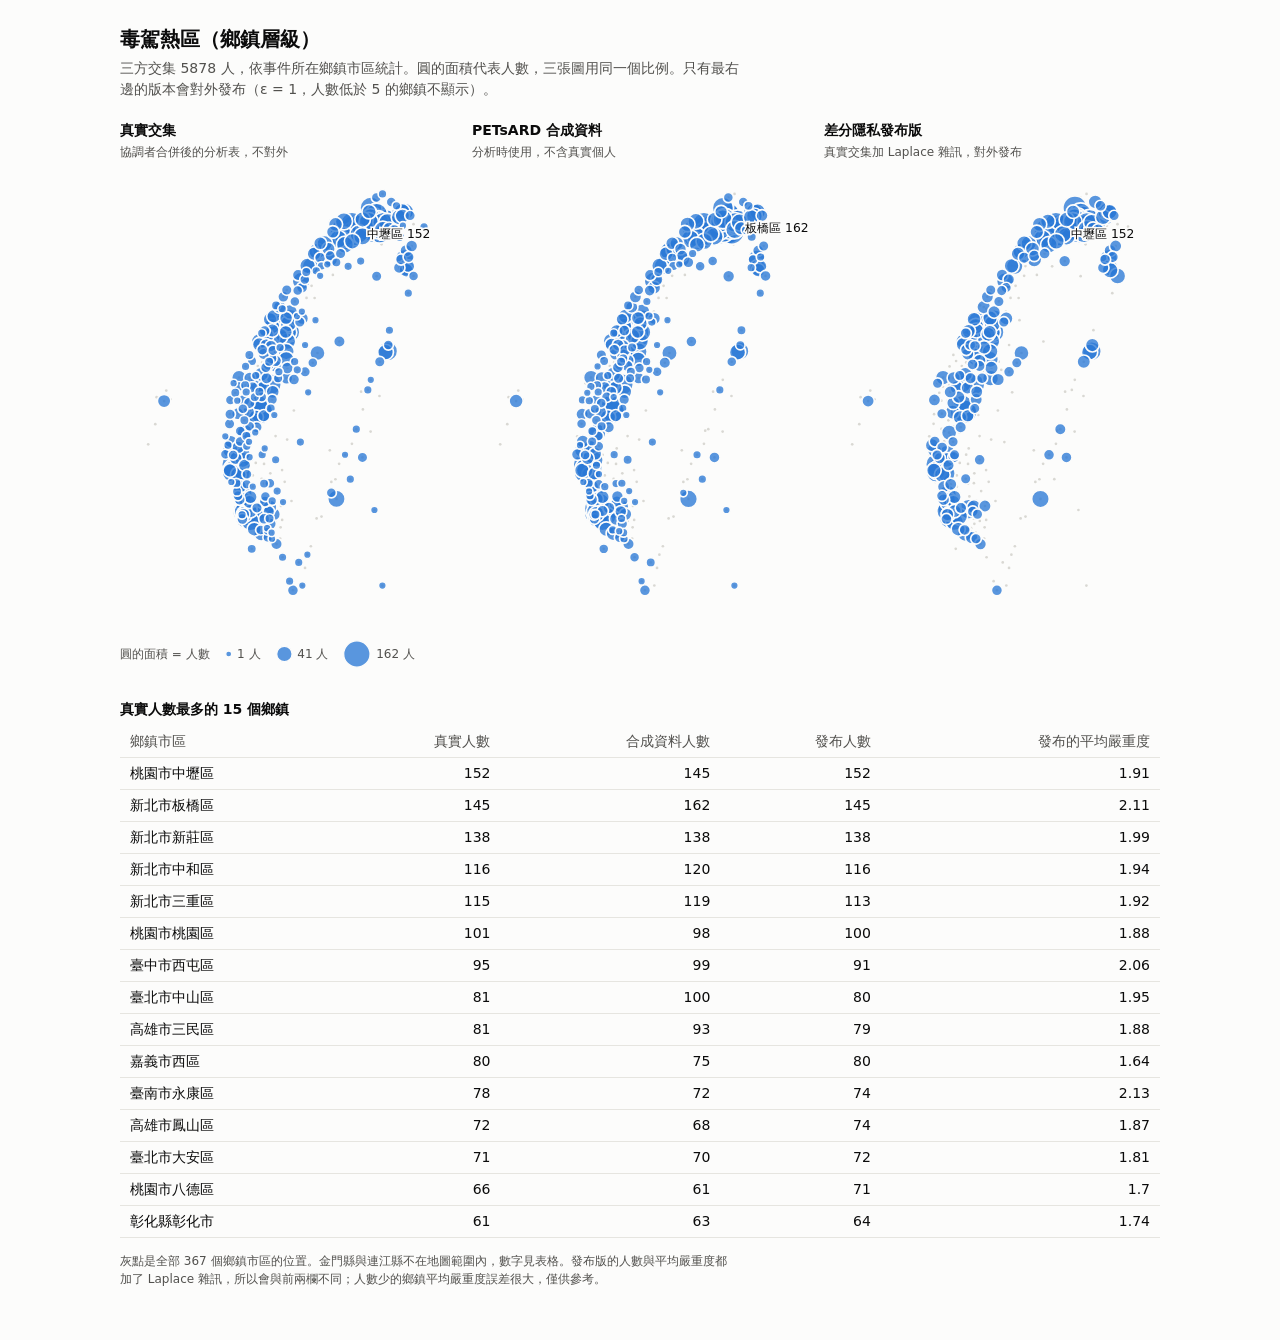
==== commit 0df01158: "Fix the demo: 50/50 split, current A data, official risk names - Stage 3 split the analysis table 80" ====
--- a/hotspot_pipeline/results/hotspot_map.html
+++ b/hotspot_pipeline/results/hotspot_map.html
@@ -59,7 +59,7 @@
 <p class="note">灰點是全部 367 個鄉鎮市區的位置。金門縣與連江縣不在地圖範圍內，數字見表格。發布版的人數與平均嚴重度都加了 Laplace 雜訊，所以會與前兩欄不同；人數少的鄉鎮平均嚴重度誤差很大，僅供參考。</p>
 </div><div class="tip" id="tip" hidden></div></div>
 <script>
-const DATA = [{"id": 0, "county": "南投縣", "district": "中寮鄉", "lat": 23.8959, "lon": 120.7603, "n_real": 2, "n_synthetic": 1, "n_published": null, "severity_mean_published": null, "recidivist_share_published": null}, {"id": 1, "county": "南投縣", "district": "仁愛鄉", "lat": 24.063, "lon": 121.1657, "n_real": 7, "n_synthetic": 5, "n_published": null, "severity_mean_published": null, "recidivist_share_published": null}, {"id": 2, "county": "南投縣", "district": "信義鄉", "lat": 23.6412, "lon": 120.8826, "n_real": 1, "n_synthetic": 1, "n_published": null, "severity_mean_published": null, "recidivist_share_published": null}, {"id": 3, "county": "南投縣", "district": "南投市", "lat": 23.9153, "lon": 120.6841, "n_real": 20, "n_synthetic": 21, "n_published": 22.0, "severity_mean_published": 1.27, "recidivist_share_published": 0.81}, {"id": 4, "county": "南投縣", "district": "名間鄉", "lat": 23.8435, "lon": 120.6944, "n_real": 8, "n_synthetic": 12, "n_published": 13.0, "severity_mean_published": 1.0, "recidivist_share_published": 0.56}, {"id": 5, "county": "南投縣", "district": "國姓鄉", "lat": 24.0341, "lon": 120.8547, "n_real": 1, "n_synthetic": 2, "n_published": null, "severity_mean_published": null, "recidivist_share_published": null}, {"id": 6, "county": "南投縣", "district": "埔里鎮", "lat": 23.9678, "lon": 120.9668, "n_real": 18, "n_synthetic": 17, "n_published": 18.0, "severity_mean_published": 2.57, "recidivist_share_published": 0.68}, {"id": 7, "county": "南投縣", "district": "水里鄉", "lat": 23.8114, "lon": 120.8549, "n_real": 5, "n_synthetic": 9, "n_published": 6.0, "severity_mean_published": 3.0, "recidivist_share_published": 0.31}, {"id": 8, "county": "南投縣", "district": "竹山鎮", "lat": 23.759, "lon": 120.6868, "n_real": 9, "n_synthetic": 7, "n_published": 21.0, "severity_mean_published": 1.52, "recidivist_share_published": 0.11}, {"id": 9, "county": "南投縣", "district": "草屯鎮", "lat": 23.9792, "lon": 120.6833, "n_real": 22, "n_synthetic": 20, "n_published": 20.0, "severity_mean_published": 2.21, "recidivist_share_published": 0.92}, {"id": 10, "county": "南投縣", "district": "集集鎮", "lat": 23.8277, "lon": 120.7841, "n_real": 2, "n_synthetic": 1, "n_published": null, "severity_mean_published": null, "recidivist_share_published": null}, {"id": 11, "county": "南投縣", "district": "魚池鄉", "lat": 23.886, "lon": 120.9246, "n_real": 4, "n_synthetic": 5, "n_published": 5.0, "severity_mean_published": 3.0, "recidivist_share_published": 0.52}, {"id": 12, "county": "南投縣", "district": "鹿谷鄉", "lat": 23.7474, "lon": 120.7546, "n_real": 6, "n_synthetic": 8, "n_published": 10.0, "severity_mean_published": 1.0, "recidivist_share_published": 0.04}, {"id": 13, "county": "嘉義市", "district": "東區", "lat": 23.4799, "lon": 120.4562, "n_real": 60, "n_synthetic": 66, "n_published": 62.0, "severity_mean_published": 1.9, "recidivist_share_published": 0.65}, {"id": 14, "county": "嘉義市", "district": "西區", "lat": 23.4765, "lon": 120.4398, "n_real": 80, "n_synthetic": 75, "n_published": 80.0, "severity_mean_published": 1.64, "recidivist_share_published": 0.52}, {"id": 15, "county": "嘉義縣", "district": "中埔鄉", "lat": 23.4468, "lon": 120.4807, "n_real": 9, "n_synthetic": 7, "n_published": 10.0, "severity_mean_published": 1.19, "recidivist_share_published": 0.74}, {"id": 16, "county": "嘉義縣", "district": "六腳鄉", "lat": 23.5041, "lon": 120.2911, "n_real": 4, "n_synthetic": 3, "n_published": null, "severity_mean_published": null, "recidivist_share_published": null}, {"id": 17, "county": "嘉義縣", "district": "大埔鄉", "lat": 23.2784, "lon": 120.5875, "n_real": 0, "n_synthetic": 0, "n_published": null, "severity_mean_published": null, "recidivist_share_published": null}, {"id": 18, "county": "嘉義縣", "district": "大林鎮", "lat": 23.6025, "lon": 120.462, "n_real": 4, "n_synthetic": 5, "n_published": null, "severity_mean_published": null, "recidivist_share_published": null}, {"id": 19, "county": "嘉義縣", "district": "太保市", "lat": 23.4777, "lon": 120.3421, "n_real": 9, "n_synthetic": 8, "n_published": 15.0, "severity_mean_published": 1.0, "recidivist_share_published": 0.75}, {"id": 20, "county": "嘉義縣", "district": "布袋鎮", "lat": 23.3798, "lon": 120.1707, "n_real": 5, "n_synthetic": 7, "n_published": null, "severity_mean_published": null, "recidivist_share_published": null}, {"id": 21, "county": "嘉義縣", "district": "新港鄉", "lat": 23.552, "lon": 120.3489, "n_real": 7, "n_synthetic": 9, "n_published": 11.0, "severity_mean_published": 1.0, "recidivist_share_published": 0.36}, {"id": 22, "county": "嘉義縣", "district": "朴子市", "lat": 23.4637, "lon": 120.2461, "n_real": 9, "n_synthetic": 8, "n_published": 5.0, "severity_mean_published": 3.0, "recidivist_share_published": 0.87}, {"id": 23, "county": "嘉義縣", "district": "東石鄉", "lat": 23.4597, "lon": 120.1753, "n_real": 5, "n_synthetic": 5, "n_published": null, "severity_mean_published": null, "recidivist_share_published": null}, {"id": 24, "county": "嘉義縣", "district": "梅山鄉", "lat": 23.5818, "lon": 120.5571, "n_real": 5, "n_synthetic": 7, "n_published": 9.0, "severity_mean_published": 1.04, "recidivist_share_published": 0.62}, {"id": 25, "county": "嘉義縣", "district": "民雄鄉", "lat": 23.5417, "lon": 120.4357, "n_real": 30, "n_synthetic": 32, "n_published": 32.0, "severity_mean_published": 1.91, "recidivist_share_published": 0.51}, {"id": 26, "county": "嘉義縣", "district": "水上鄉", "lat": 23.4335, "lon": 120.4098, "n_real": 17, "n_synthetic": 20, "n_published": 13.0, "severity_mean_published": 2.46, "recidivist_share_published": 0.98}, {"id": 27, "county": "嘉義縣", "district": "溪口鄉", "lat": 23.6014, "lon": 120.3988, "n_real": 3, "n_synthetic": 2, "n_published": 10.0, "severity_mean_published": 1.0, "recidivist_share_published": 0.0}, {"id": 28, "county": "嘉義縣", "district": "番路鄉", "lat": 23.4532, "lon": 120.5762, "n_real": 1, "n_synthetic": 0, "n_published": null, "severity_mean_published": null, "recidivist_share_published": null}, {"id": 29, "county": "嘉義縣", "district": "竹崎鄉", "lat": 23.5078, "lon": 120.5435, "n_real": 3, "n_synthetic": 4, "n_published": 5.0, "severity_mean_published": 1.0, "recidivist_share_published": 0.61}, {"id": 30, "county": "嘉義縣", "district": "義竹鄉", "lat": 23.3372, "lon": 120.2429, "n_real": 0, "n_synthetic": 0, "n_published": null, "severity_mean_published": null, "recidivist_share_published": null}, {"id": 31, "county": "嘉義縣", "district": "阿里山鄉", "lat": 23.4906, "lon": 120.7534, "n_real": 0, "n_synthetic": 0, "n_published": null, "severity_mean_published": null, "recidivist_share_published": null}, {"id": 32, "county": "嘉義縣", "district": "鹿草鄉", "lat": 23.4089, "lon": 120.3048, "n_real": 3, "n_synthetic": 5, "n_published": null, "severity_mean_published": null, "recidivist_share_published": null}, {"id": 33, "county": "基隆市", "district": "七堵區", "lat": 25.095, "lon": 121.7052, "n_real": 19, "n_synthetic": 27, "n_published": 18.0, "severity_mean_published": 2.05, "recidivist_share_published": 0.7}, {"id": 34, "county": "基隆市", "district": "中山區", "lat": 25.1407, "lon": 121.7333, "n_real": 22, "n_synthetic": 17, "n_published": 24.0, "severity_mean_published": 1.69, "recidivist_share_published": 0.55}, {"id": 35, "county": "基隆市", "district": "中正區", "lat": 25.1397, "lon": 121.7651, "n_real": 23, "n_synthetic": 20, "n_published": 18.0, "severity_mean_published": 3.0, "recidivist_share_published": 0.84}, {"id": 36, "county": "基隆市", "district": "仁愛區", "lat": 25.1282, "lon": 121.7427, "n_real": 31, "n_synthetic": 41, "n_published": 38.0, "severity_mean_published": 2.11, "recidivist_share_published": 0.3}, {"id": 37, "county": "基隆市", "district": "信義區", "lat": 25.1286, "lon": 121.7628, "n_real": 25, "n_synthetic": 28, "n_published": 24.0, "severity_mean_published": 1.54, "recidivist_share_published": 0.79}, {"id": 38, "county": "基隆市", "district": "安樂區", "lat": 25.1315, "lon": 121.7216, "n_real": 31, "n_synthetic": 22, "n_published": 27.0, "severity_mean_published": 2.7, "recidivist_share_published": 0.48}, {"id": 39, "county": "基隆市", "district": "暖暖區", "lat": 25.1046, "lon": 121.736, "n_real": 15, "n_synthetic": 17, "n_published": 27.0, "severity_mean_published": 1.54, "recidivist_share_published": 0.21}, {"id": 40, "county": "宜蘭縣", "district": "三星鄉", "lat": 24.676, "lon": 121.7069, "n_real": 7, "n_synthetic": 8, "n_published": 7.0, "severity_mean_published": 1.55, "recidivist_share_published": 0.0}, {"id": 41, "county": "宜蘭縣", "district": "五結鄉", "lat": 24.6881, "lon": 121.7911, "n_real": 10, "n_synthetic": 8, "n_published": null, "severity_mean_published": null, "recidivist_share_published": null}, {"id": 42, "county": "宜蘭縣", "district": "冬山鄉", "lat": 24.6554, "lon": 121.7708, "n_real": 14, "n_synthetic": 13, "n_published": 20.0, "severity_mean_published": 1.22, "recidivist_share_published": 0.45}, {"id": 43, "county": "宜蘭縣", "district": "南澳鄉", "lat": 24.4645, "lon": 121.7896, "n_real": 2, "n_synthetic": 1, "n_published": null, "severity_mean_published": null, "recidivist_share_published": null}, {"id": 44, "county": "宜蘭縣", "district": "員山鄉", "lat": 24.744, "lon": 121.7241, "n_real": 6, "n_synthetic": 4, "n_published": 6.0, "severity_mean_published": 3.0, "recidivist_share_published": 0.62}, {"id": 45, "county": "宜蘭縣", "district": "壯圍鄉", "lat": 24.7642, "lon": 121.7929, "n_real": 6, "n_synthetic": 10, "n_published": 7.0, "severity_mean_published": 1.62, "recidivist_share_published": 0.39}, {"id": 46, "county": "宜蘭縣", "district": "大同鄉", "lat": 24.6051, "lon": 121.5029, "n_real": 5, "n_synthetic": 1, "n_published": null, "severity_mean_published": null, "recidivist_share_published": null}, {"id": 47, "county": "宜蘭縣", "district": "宜蘭市", "lat": 24.7531, "lon": 121.7552, "n_real": 30, "n_synthetic": 39, "n_published": 28.0, "severity_mean_published": 2.01, "recidivist_share_published": 0.63}, {"id": 48, "county": "宜蘭縣", "district": "礁溪鄉", "lat": 24.8176, "lon": 121.7702, "n_real": 9, "n_synthetic": 8, "n_published": 9.0, "severity_mean_published": 1.0, "recidivist_share_published": 1.0}, {"id": 49, "county": "宜蘭縣", "district": "羅東鎮", "lat": 24.6757, "lon": 121.7687, "n_real": 23, "n_synthetic": 24, "n_published": 23.0, "severity_mean_published": 2.34, "recidivist_share_published": 0.71}, {"id": 50, "county": "宜蘭縣", "district": "蘇澳鎮", "lat": 24.6071, "lon": 121.8374, "n_real": 4, "n_synthetic": 7, "n_published": 22.0, "severity_mean_published": 1.0, "recidivist_share_published": 0.07}, {"id": 51, "county": "宜蘭縣", "district": "頭城鎮", "lat": 24.8559, "lon": 121.8202, "n_real": 8, "n_synthetic": 6, "n_published": 9.0, "severity_mean_published": 1.79, "recidivist_share_published": 0.23}, {"id": 52, "county": "屏東縣", "district": "三地門鄉", "lat": 22.7304, "lon": 120.6552, "n_real": 1, "n_synthetic": 1, "n_published": null, "severity_mean_published": null, "recidivist_share_published": null}, {"id": 53, "county": "屏東縣", "district": "九如鄉", "lat": 22.7344, "lon": 120.4909, "n_real": 6, "n_synthetic": 5, "n_published": null, "severity_mean_published": null, "recidivist_share_published": null}, {"id": 54, "county": "屏東縣", "district": "佳冬鄉", "lat": 22.426, "lon": 120.5552, "n_real": 1, "n_synthetic": 0, "n_published": 5.0, "severity_mean_published": 1.0, "recidivist_share_published": 0.0}, {"id": 55, "county": "屏東縣", "district": "來義鄉", "lat": 22.5207, "lon": 120.6331, "n_real": 0, "n_synthetic": 0, "n_published": null, "severity_mean_published": null, "recidivist_share_published": null}, {"id": 56, "county": "屏東縣", "district": "內埔鄉", "lat": 22.6295, "lon": 120.5687, "n_real": 13, "n_synthetic": 12, "n_published": 5.0, "severity_mean_published": 1.0, "recidivist_share_published": 1.0}, {"id": 57, "county": "屏東縣", "district": "南州鄉", "lat": 22.489, "lon": 120.5116, "n_real": 1, "n_synthetic": 2, "n_published": null, "severity_mean_published": null, "recidivist_share_published": null}, {"id": 58, "county": "屏東縣", "district": "屏東市", "lat": 22.6714, "lon": 120.4894, "n_real": 44, "n_synthetic": 50, "n_published": 39.0, "severity_mean_published": 2.21, "recidivist_share_published": 0.49}, {"id": 59, "county": "屏東縣", "district": "崁頂鄉", "lat": 22.5133, "lon": 120.5103, "n_real": 1, "n_synthetic": 1, "n_published": null, "severity_mean_published": null, "recidivist_share_published": null}, {"id": 60, "county": "屏東縣", "district": "恆春鎮", "lat": 21.9982, "lon": 120.7448, "n_real": 6, "n_synthetic": 0, "n_published": 6.0, "severity_mean_published": 1.0, "recidivist_share_published": 1.0}, {"id": 61, "county": "屏東縣", "district": "新園鄉", "lat": 22.4991, "lon": 120.4529, "n_real": 4, "n_synthetic": 4, "n_published": 6.0, "severity_mean_published": 1.0, "recidivist_share_published": 0.38}, {"id": 62, "county": "屏東縣", "district": "新埤鄉", "lat": 22.4764, "lon": 120.5516, "n_real": 1, "n_synthetic": 1, "n_published": null, "severity_mean_published": null, "recidivist_share_published": null}, {"id": 63, "county": "屏東縣", "district": "春日鄉", "lat": 22.4273, "lon": 120.6286, "n_real": 0, "n_synthetic": 0, "n_published": null, "severity_mean_published": null, "recidivist_share_published": null}, {"id": 64, "county": "屏東縣", "district": "東港鎮", "lat": 22.4678, "lon": 120.4571, "n_real": 16, "n_synthetic": 14, "n_published": 19.0, "severity_mean_published": 2.25, "recidivist_share_published": 0.55}, {"id": 65, "county": "屏東縣", "district": "枋寮鄉", "lat": 22.3816, "lon": 120.5958, "n_real": 7, "n_synthetic": 4, "n_published": 8.0, "severity_mean_published": 3.0, "recidivist_share_published": 0.2}, {"id": 66, "county": "屏東縣", "district": "枋山鄉", "lat": 22.2721, "lon": 120.6507, "n_real": 2, "n_synthetic": 4, "n_published": null, "severity_mean_published": null, "recidivist_share_published": null}, {"id": 67, "county": "屏東縣", "district": "林邊鄉", "lat": 22.4359, "lon": 120.5158, "n_real": 3, "n_synthetic": 4, "n_published": 10.0, "severity_mean_published": 1.0, "recidivist_share_published": 0.5}, {"id": 68, "county": "屏東縣", "district": "泰武鄉", "lat": 22.5822, "lon": 120.647, "n_real": 0, "n_synthetic": 0, "n_published": null, "severity_mean_published": null, "recidivist_share_published": null}, {"id": 69, "county": "屏東縣", "district": "滿州鄉", "lat": 22.0376, "lon": 120.8299, "n_real": 1, "n_synthetic": 0, "n_published": null, "severity_mean_published": null, "recidivist_share_published": null}, {"id": 70, "county": "屏東縣", "district": "潮州鎮", "lat": 22.5494, "lon": 120.5401, "n_real": 8, "n_synthetic": 11, "n_published": null, "severity_mean_published": null, "recidivist_share_published": null}, {"id": 71, "county": "屏東縣", "district": "牡丹鄉", "lat": 22.1835, "lon": 120.8543, "n_real": 0, "n_synthetic": 0, "n_published": null, "severity_mean_published": null, "recidivist_share_published": null}, {"id": 72, "county": "屏東縣", "district": "獅子鄉", "lat": 22.2296, "lon": 120.7972, "n_real": 2, "n_synthetic": 2, "n_published": null, "severity_mean_published": null, "recidivist_share_published": null}, {"id": 73, "county": "屏東縣", "district": "琉球鄉", "lat": 22.3418, "lon": 120.3716, "n_real": 3, "n_synthetic": 0, "n_published": null, "severity_mean_published": null, "recidivist_share_published": null}, {"id": 74, "county": "屏東縣", "district": "瑪家鄉", "lat": 22.6978, "lon": 120.6363, "n_real": 0, "n_synthetic": 0, "n_published": 9.0, "severity_mean_published": 1.08, "recidivist_share_published": 0.0}, {"id": 75, "county": "屏東縣", "district": "竹田鄉", "lat": 22.5939, "lon": 120.5327, "n_real": 3, "n_synthetic": 4, "n_published": null, "severity_mean_published": null, "recidivist_share_published": null}, {"id": 76, "county": "屏東縣", "district": "萬丹鄉", "lat": 22.5915, "lon": 120.4839, "n_real": 6, "n_synthetic": 3, "n_published": null, "severity_mean_published": null, "recidivist_share_published": null}, {"id": 77, "county": "屏東縣", "district": "萬巒鄉", "lat": 22.5735, "lon": 120.5895, "n_real": 0, "n_synthetic": 0, "n_published": null, "severity_mean_published": null, "recidivist_share_published": null}, {"id": 78, "county": "屏東縣", "district": "車城鄉", "lat": 22.0739, "lon": 120.7146, "n_real": 2, "n_synthetic": 2, "n_published": null, "severity_mean_published": null, "recidivist_share_published": null}, {"id": 79, "county": "屏東縣", "district": "里港鄉", "lat": 22.7768, "lon": 120.4954, "n_real": 4, "n_synthetic": 3, "n_published": null, "severity_mean_published": null, "recidivist_share_published": null}, {"id": 80, "county": "屏東縣", "district": "長治鄉", "lat": 22.6906, "lon": 120.5365, "n_real": 13, "n_synthetic": 15, "n_published": 14.0, "severity_mean_published": 1.74, "recidivist_share_published": 0.72}, {"id": 81, "county": "屏東縣", "district": "霧臺鄉", "lat": 22.739, "lon": 120.7317, "n_real": 0, "n_synthetic": 0, "n_published": null, "severity_mean_published": null, "recidivist_share_published": null}, {"id": 82, "county": "屏東縣", "district": "高樹鄉", "lat": 22.8212, "lon": 120.6018, "n_real": 2, "n_synthetic": 4, "n_published": null, "severity_mean_published": null, "recidivist_share_published": null}, {"id": 83, "county": "屏東縣", "district": "鹽埔鄉", "lat": 22.7399, "lon": 120.557, "n_real": 2, "n_synthetic": 1, "n_published": null, "severity_mean_published": null, "recidivist_share_published": null}, {"id": 84, "county": "屏東縣", "district": "麟洛鄉", "lat": 22.652, "lon": 120.5261, "n_real": 7, "n_synthetic": 6, "n_published": 6.0, "severity_mean_published": 2.02, "recidivist_share_published": 0.0}, {"id": 85, "county": "彰化縣", "district": "二林鎮", "lat": 23.901, "lon": 120.3747, "n_real": 3, "n_synthetic": 3, "n_published": null, "severity_mean_published": null, "recidivist_share_published": null}, {"id": 86, "county": "彰化縣", "district": "二水鄉", "lat": 23.8121, "lon": 120.6175, "n_real": 2, "n_synthetic": 1, "n_published": null, "severity_mean_published": null, "recidivist_share_published": null}, {"id": 87, "county": "彰化縣", "district": "伸港鄉", "lat": 24.1495, "lon": 120.4882, "n_real": 6, "n_synthetic": 4, "n_published": 13.0, "severity_mean_published": 2.9, "recidivist_share_published": 0.58}, {"id": 88, "county": "彰化縣", "district": "北斗鎮", "lat": 23.8731, "lon": 120.5238, "n_real": 8, "n_synthetic": 8, "n_published": 6.0, "severity_mean_published": 2.72, "recidivist_share_published": 1.0}, {"id": 89, "county": "彰化縣", "district": "和美鎮", "lat": 24.1082, "lon": 120.5036, "n_real": 18, "n_synthetic": 21, "n_published": 20.0, "severity_mean_published": 1.83, "recidivist_share_published": 0.42}, {"id": 90, "county": "彰化縣", "district": "員林市", "lat": 23.9593, "lon": 120.5746, "n_real": 35, "n_synthetic": 45, "n_published": 35.0, "severity_mean_published": 1.73, "recidivist_share_published": 0.57}, {"id": 91, "county": "彰化縣", "district": "埔心鄉", "lat": 23.9517, "lon": 120.5443, "n_real": 8, "n_synthetic": 7, "n_published": 14.0, "severity_mean_published": 1.19, "recidivist_share_published": 0.0}, {"id": 92, "county": "彰化縣", "district": "埔鹽鄉", "lat": 23.9947, "lon": 120.4673, "n_real": 6, "n_synthetic": 3, "n_published": 7.0, "severity_mean_published": 3.0, "recidivist_share_published": 0.73}, {"id": 93, "county": "彰化縣", "district": "埤頭鄉", "lat": 23.8897, "lon": 120.4663, "n_real": 0, "n_synthetic": 0, "n_published": null, "severity_mean_published": null, "recidivist_share_published": null}, {"id": 94, "county": "彰化縣", "district": "大城鄉", "lat": 23.8564, "lon": 120.3156, "n_real": 2, "n_synthetic": 1, "n_published": null, "severity_mean_published": null, "recidivist_share_published": null}, {"id": 95, "county": "彰化縣", "district": "大村鄉", "lat": 23.9893, "lon": 120.5639, "n_real": 5, "n_synthetic": 4, "n_published": null, "severity_mean_published": null, "recidivist_share_published": null}, {"id": 96, "county": "彰化縣", "district": "彰化市", "lat": 24.0778, "lon": 120.5429, "n_real": 61, "n_synthetic": 68, "n_published": 64.0, "severity_mean_published": 1.74, "recidivist_share_published": 0.42}, {"id": 97, "county": "彰化縣", "district": "永靖鄉", "lat": 23.9228, "lon": 120.5486, "n_real": 7, "n_synthetic": 7, "n_published": 15.0, "severity_mean_published": 3.0, "recidivist_share_published": 0.43}, {"id": 98, "county": "彰化縣", "district": "溪州鄉", "lat": 23.8475, "lon": 120.4993, "n_real": 5, "n_synthetic": 4, "n_published": null, "severity_mean_published": null, "recidivist_share_published": null}, {"id": 99, "county": "彰化縣", "district": "溪湖鎮", "lat": 23.9591, "lon": 120.4804, "n_real": 7, "n_synthetic": 5, "n_published": 9.0, "severity_mean_published": 3.0, "recidivist_share_published": 0.0}, {"id": 100, "county": "彰化縣", "district": "田中鎮", "lat": 23.8598, "lon": 120.5861, "n_real": 9, "n_synthetic": 5, "n_published": 7.0, "severity_mean_published": 3.0, "recidivist_share_published": 0.84}, {"id": 101, "county": "彰化縣", "district": "田尾鄉", "lat": 23.8955, "lon": 120.529, "n_real": 3, "n_synthetic": 4, "n_published": null, "severity_mean_published": null, "recidivist_share_published": null}, {"id": 102, "county": "彰化縣", "district": "社頭鄉", "lat": 23.9029, "lon": 120.5872, "n_real": 8, "n_synthetic": 9, "n_published": 11.0, "severity_mean_published": 1.0, "recidivist_share_published": 0.49}, {"id": 103, "county": "彰化縣", "district": "福興鄉", "lat": 24.0383, "lon": 120.4416, "n_real": 14, "n_synthetic": 22, "n_published": 16.0, "severity_mean_published": 1.96, "recidivist_share_published": 0.15}, {"id": 104, "county": "彰化縣", "district": "秀水鄉", "lat": 24.0349, "lon": 120.5026, "n_real": 9, "n_synthetic": 5, "n_published": 6.0, "severity_mean_published": 1.88, "recidivist_share_published": 0.01}, {"id": 105, "county": "彰化縣", "district": "竹塘鄉", "lat": 23.8591, "lon": 120.4268, "n_real": 0, "n_synthetic": 0, "n_published": null, "severity_mean_published": null, "recidivist_share_published": null}, {"id": 106, "county": "彰化縣", "district": "線西鄉", "lat": 24.1322, "lon": 120.4622, "n_real": 2, "n_synthetic": 3, "n_published": 6.0, "severity_mean_published": 1.0, "recidivist_share_published": 0.47}, {"id": 107, "county": "彰化縣", "district": "芬園鄉", "lat": 24.0136, "lon": 120.6284, "n_real": 2, "n_synthetic": 0, "n_published": 12.0, "severity_mean_published": 1.0, "recidivist_share_published": 0.0}, {"id": 108, "county": "彰化縣", "district": "花壇鄉", "lat": 24.0267, "lon": 120.5457, "n_real": 7, "n_synthetic": 5, "n_published": 6.0, "severity_mean_published": 1.27, "recidivist_share_published": 0.42}, {"id": 109, "county": "彰化縣", "district": "芳苑鄉", "lat": 23.9516, "lon": 120.35, "n_real": 3, "n_synthetic": 1, "n_published": null, "severity_mean_published": null, "recidivist_share_published": null}, {"id": 110, "county": "彰化縣", "district": "鹿港鎮", "lat": 24.0644, "lon": 120.4404, "n_real": 20, "n_synthetic": 22, "n_published": 17.0, "severity_mean_published": 2.82, "recidivist_share_published": 0.47}, {"id": 111, "county": "新北市", "district": "三峽區", "lat": 24.9354, "lon": 121.3737, "n_real": 27, "n_synthetic": 23, "n_published": 28.0, "severity_mean_published": 2.09, "recidivist_share_published": 0.25}, {"id": 112, "county": "新北市", "district": "三芝區", "lat": 25.2574, "lon": 121.5002, "n_real": 4, "n_synthetic": 1, "n_published": null, "severity_mean_published": null, "recidivist_share_published": null}, {"id": 113, "county": "新北市", "district": "三重區", "lat": 25.0651, "lon": 121.4894, "n_real": 115, "n_synthetic": 120, "n_published": 113.0, "severity_mean_published": 1.92, "recidivist_share_published": 0.57}, {"id": 114, "county": "新北市", "district": "中和區", "lat": 24.9999, "lon": 121.4938, "n_real": 116, "n_synthetic": 113, "n_published": 116.0, "severity_mean_published": 1.94, "recidivist_share_published": 0.58}, {"id": 115, "county": "新北市", "district": "五股區", "lat": 25.078, "lon": 121.4485, "n_real": 45, "n_synthetic": 40, "n_published": 45.0, "severity_mean_published": 1.92, "recidivist_share_published": 0.68}, {"id": 116, "county": "新北市", "district": "八里區", "lat": 25.1403, "lon": 121.4349, "n_real": 15, "n_synthetic": 26, "n_published": 12.0, "severity_mean_published": 1.17, "recidivist_share_published": 0.55}, {"id": 117, "county": "新北市", "district": "土城區", "lat": 24.9821, "lon": 121.4499, "n_real": 60, "n_synthetic": 73, "n_published": 60.0, "severity_mean_published": 1.96, "recidivist_share_published": 0.57}, {"id": 118, "county": "新北市", "district": "坪林區", "lat": 24.9321, "lon": 121.7117, "n_real": 4, "n_synthetic": 2, "n_published": null, "severity_mean_published": null, "recidivist_share_published": null}, {"id": 119, "county": "新北市", "district": "平溪區", "lat": 25.0248, "lon": 121.7409, "n_real": 1, "n_synthetic": 0, "n_published": null, "severity_mean_published": null, "recidivist_share_published": null}, {"id": 120, "county": "新北市", "district": "新店區", "lat": 24.9736, "lon": 121.5312, "n_real": 54, "n_synthetic": 40, "n_published": 51.0, "severity_mean_published": 1.73, "recidivist_share_published": 0.53}, {"id": 121, "county": "新北市", "district": "新莊區", "lat": 25.0347, "lon": 121.4478, "n_real": 138, "n_synthetic": 132, "n_published": 138.0, "severity_mean_published": 1.99, "recidivist_share_published": 0.57}, {"id": 122, "county": "新北市", "district": "板橋區", "lat": 25.0102, "lon": 121.4653, "n_real": 145, "n_synthetic": 140, "n_published": 145.0, "severity_mean_published": 2.11, "recidivist_share_published": 0.59}, {"id": 123, "county": "新北市", "district": "林口區", "lat": 25.0762, "lon": 121.376, "n_real": 19, "n_synthetic": 16, "n_published": 17.0, "severity_mean_published": 2.39, "recidivist_share_published": 0.53}, {"id": 124, "county": "新北市", "district": "樹林區", "lat": 24.9925, "lon": 121.4186, "n_real": 52, "n_synthetic": 51, "n_published": 52.0, "severity_mean_published": 2.09, "recidivist_share_published": 0.74}, {"id": 125, "county": "新北市", "district": "永和區", "lat": 25.0077, "lon": 121.5159, "n_real": 53, "n_synthetic": 59, "n_published": 60.0, "severity_mean_published": 1.73, "recidivist_share_published": 0.62}, {"id": 126, "county": "新北市", "district": "汐止區", "lat": 25.0652, "lon": 121.6388, "n_real": 55, "n_synthetic": 47, "n_published": 53.0, "severity_mean_published": 2.03, "recidivist_share_published": 0.49}, {"id": 127, "county": "新北市", "district": "泰山區", "lat": 25.0557, "lon": 121.4311, "n_real": 36, "n_synthetic": 47, "n_published": 34.0, "severity_mean_published": 2.05, "recidivist_share_published": 0.6}, {"id": 128, "county": "新北市", "district": "淡水區", "lat": 25.172, "lon": 121.4513, "n_real": 51, "n_synthetic": 50, "n_published": 66.0, "severity_mean_published": 1.6, "recidivist_share_published": 0.47}, {"id": 129, "county": "新北市", "district": "深坑區", "lat": 25.0031, "lon": 121.6155, "n_real": 9, "n_synthetic": 8, "n_published": 10.0, "severity_mean_published": 1.28, "recidivist_share_published": 0.06}, {"id": 130, "county": "新北市", "district": "烏來區", "lat": 24.8698, "lon": 121.5477, "n_real": 0, "n_synthetic": 0, "n_published": null, "severity_mean_published": null, "recidivist_share_published": null}, {"id": 131, "county": "新北市", "district": "瑞芳區", "lat": 25.1083, "lon": 121.8057, "n_real": 5, "n_synthetic": 8, "n_published": 5.0, "severity_mean_published": 1.0, "recidivist_share_published": 1.0}, {"id": 132, "county": "新北市", "district": "石碇區", "lat": 24.989, "lon": 121.6622, "n_real": 6, "n_synthetic": 2, "n_published": 9.0, "severity_mean_published": 1.0, "recidivist_share_published": 0.52}, {"id": 133, "county": "新北市", "district": "石門區", "lat": 25.2879, "lon": 121.5563, "n_real": 2, "n_synthetic": 4, "n_published": null, "severity_mean_published": null, "recidivist_share_published": null}, {"id": 134, "county": "新北市", "district": "萬里區", "lat": 25.1893, "lon": 121.6832, "n_real": 2, "n_synthetic": 2, "n_published": 6.0, "severity_mean_published": 1.0, "recidivist_share_published": 0.27}, {"id": 135, "county": "新北市", "district": "蘆洲區", "lat": 25.0839, "lon": 121.4717, "n_real": 49, "n_synthetic": 54, "n_published": 47.0, "severity_mean_published": 2.11, "recidivist_share_published": 0.66}, {"id": 136, "county": "新北市", "district": "貢寮區", "lat": 25.0159, "lon": 121.9322, "n_real": 2, "n_synthetic": 2, "n_published": null, "severity_mean_published": null, "recidivist_share_published": null}, {"id": 137, "county": "新北市", "district": "金山區", "lat": 25.2219, "lon": 121.6354, "n_real": 4, "n_synthetic": 3, "n_published": 14.0, "severity_mean_published": 1.0, "recidivist_share_published": 0.84}, {"id": 138, "county": "新北市", "district": "雙溪區", "lat": 25.0367, "lon": 121.837, "n_real": 0, "n_synthetic": 0, "n_published": null, "severity_mean_published": null, "recidivist_share_published": null}, {"id": 139, "county": "新北市", "district": "鶯歌區", "lat": 24.9553, "lon": 121.343, "n_real": 31, "n_synthetic": 34, "n_published": 26.0, "severity_mean_published": 1.0, "recidivist_share_published": 0.65}, {"id": 140, "county": "新竹市", "district": "北區", "lat": 24.8124, "lon": 120.9619, "n_real": 22, "n_synthetic": 15, "n_published": 22.0, "severity_mean_published": 2.69, "recidivist_share_published": 0.69}, {"id": 141, "county": "新竹市", "district": "東區", "lat": 24.7967, "lon": 120.9876, "n_real": 58, "n_synthetic": 57, "n_published": 56.0, "severity_mean_published": 1.79, "recidivist_share_published": 0.61}, {"id": 142, "county": "新竹市", "district": "香山區", "lat": 24.7913, "lon": 120.9359, "n_real": 13, "n_synthetic": 11, "n_published": 13.0, "severity_mean_published": 1.43, "recidivist_share_published": 0.9}, {"id": 143, "county": "新竹縣", "district": "五峰鄉", "lat": 24.616, "lon": 121.1065, "n_real": 0, "n_synthetic": 0, "n_published": null, "severity_mean_published": null, "recidivist_share_published": null}, {"id": 144, "county": "新竹縣", "district": "北埔鄉", "lat": 24.7039, "lon": 121.0565, "n_real": 1, "n_synthetic": 0, "n_published": null, "severity_mean_published": null, "recidivist_share_published": null}, {"id": 145, "county": "新竹縣", "district": "寶山鄉", "lat": 24.7579, "lon": 120.9911, "n_real": 6, "n_synthetic": 10, "n_published": 7.0, "severity_mean_published": 1.0, "recidivist_share_published": 0.15}, {"id": 146, "county": "新竹縣", "district": "尖石鄉", "lat": 24.687, "lon": 121.2448, "n_real": 2, "n_synthetic": 2, "n_published": null, "severity_mean_published": null, "recidivist_share_published": null}, {"id": 147, "county": "新竹縣", "district": "峨眉鄉", "lat": 24.6895, "lon": 121.0026, "n_real": 2, "n_synthetic": 2, "n_published": null, "severity_mean_published": null, "recidivist_share_published": null}, {"id": 148, "county": "新竹縣", "district": "新埔鎮", "lat": 24.831, "lon": 121.0665, "n_real": 12, "n_synthetic": 10, "n_published": 14.0, "severity_mean_published": 1.94, "recidivist_share_published": 0.37}, {"id": 149, "county": "新竹縣", "district": "新豐鄉", "lat": 24.8777, "lon": 120.9919, "n_real": 11, "n_synthetic": 7, "n_published": 18.0, "severity_mean_published": 1.0, "recidivist_share_published": 0.3}, {"id": 150, "county": "新竹縣", "district": "橫山鄉", "lat": 24.7201, "lon": 121.1381, "n_real": 3, "n_synthetic": 5, "n_published": null, "severity_mean_published": null, "recidivist_share_published": null}, {"id": 151, "county": "新竹縣", "district": "湖口鄉", "lat": 24.8781, "lon": 121.0332, "n_real": 19, "n_synthetic": 21, "n_published": 19.0, "severity_mean_published": 1.99, "recidivist_share_published": 0.85}, {"id": 152, "county": "新竹縣", "district": "竹北市", "lat": 24.83, "lon": 121.0135, "n_real": 42, "n_synthetic": 49, "n_published": 41.0, "severity_mean_published": 2.37, "recidivist_share_published": 0.63}, {"id": 153, "county": "新竹縣", "district": "竹東鎮", "lat": 24.744, "lon": 121.083, "n_real": 16, "n_synthetic": 12, "n_published": 17.0, "severity_mean_published": 1.48, "recidivist_share_published": 0.4}, {"id": 154, "county": "新竹縣", "district": "芎林鄉", "lat": 24.774, "lon": 121.0828, "n_real": 5, "n_synthetic": 7, "n_published": 7.0, "severity_mean_published": 2.95, "recidivist_share_published": 0.43}, {"id": 155, "county": "新竹縣", "district": "關西鎮", "lat": 24.7934, "lon": 121.1765, "n_real": 5, "n_synthetic": 3, "n_published": 6.0, "severity_mean_published": 1.0, "recidivist_share_published": 0.01}, {"id": 156, "county": "桃園市", "district": "中壢區", "lat": 24.962, "lon": 121.2325, "n_real": 152, "n_synthetic": 144, "n_published": 152.0, "severity_mean_published": 1.91, "recidivist_share_published": 0.59}, {"id": 157, "county": "桃園市", "district": "八德區", "lat": 24.9581, "lon": 121.2954, "n_real": 66, "n_synthetic": 56, "n_published": 71.0, "severity_mean_published": 1.7, "recidivist_share_published": 0.62}, {"id": 158, "county": "桃園市", "district": "大園區", "lat": 25.0614, "lon": 121.2064, "n_real": 26, "n_synthetic": 19, "n_published": 16.0, "severity_mean_published": 3.0, "recidivist_share_published": 1.0}, {"id": 159, "county": "桃園市", "district": "大溪區", "lat": 24.8943, "lon": 121.2824, "n_real": 20, "n_synthetic": 18, "n_published": 21.0, "severity_mean_published": 2.47, "recidivist_share_published": 0.84}, {"id": 160, "county": "桃園市", "district": "平鎮", "lat": 24.9287, "lon": 121.213, "n_real": 41, "n_synthetic": 56, "n_published": 47.0, "severity_mean_published": 1.32, "recidivist_share_published": 0.67}, {"id": 161, "county": "桃園市", "district": "復興區", "lat": 24.7304, "lon": 121.3583, "n_real": 2, "n_synthetic": 2, "n_published": 8.0, "severity_mean_published": 1.0, "recidivist_share_published": 0.13}, {"id": 162, "county": "桃園市", "district": "新屋區", "lat": 24.972, "lon": 121.106, "n_real": 10, "n_synthetic": 9, "n_published": 13.0, "severity_mean_published": 2.48, "recidivist_share_published": 0.93}, {"id": 163, "county": "桃園市", "district": "桃園區", "lat": 24.9971, "lon": 121.3044, "n_real": 101, "n_synthetic": 106, "n_published": 100.0, "severity_mean_published": 1.88, "recidivist_share_published": 0.59}, {"id": 164, "county": "桃園市", "district": "楊梅區", "lat": 24.9124, "lon": 121.1548, "n_real": 29, "n_synthetic": 25, "n_published": 31.0, "severity_mean_published": 1.69, "recidivist_share_published": 0.5}, {"id": 165, "county": "桃園市", "district": "蘆竹區", "lat": 25.0449, "lon": 121.2792, "n_real": 53, "n_synthetic": 54, "n_published": 51.0, "severity_mean_published": 1.96, "recidivist_share_published": 0.56}, {"id": 166, "county": "桃園市", "district": "觀音區", "lat": 25.0358, "lon": 121.1307, "n_real": 14, "n_synthetic": 9, "n_published": 15.0, "severity_mean_published": 2.25, "recidivist_share_published": 0.59}, {"id": 167, "county": "桃園市", "district": "龍潭區", "lat": 24.8664, "lon": 121.2155, "n_real": 25, "n_synthetic": 23, "n_published": 24.0, "severity_mean_published": 2.03, "recidivist_share_published": 0.75}, {"id": 168, "county": "桃園市", "district": "龜山區", "lat": 25.0199, "lon": 121.3552, "n_real": 59, "n_synthetic": 58, "n_published": 57.0, "severity_mean_published": 2.23, "recidivist_share_published": 0.56}, {"id": 169, "county": "澎湖縣", "district": "七美鄉", "lat": 23.2095, "lon": 119.4338, "n_real": 0, "n_synthetic": 0, "n_published": null, "severity_mean_published": null, "recidivist_share_published": null}, {"id": 170, "county": "澎湖縣", "district": "望安鄉", "lat": 23.377, "lon": 119.4978, "n_real": 0, "n_synthetic": 0, "n_published": null, "severity_mean_published": null, "recidivist_share_published": null}, {"id": 171, "county": "澎湖縣", "district": "湖西鄉", "lat": 23.5837, "lon": 119.6348, "n_real": 0, "n_synthetic": 0, "n_published": null, "severity_mean_published": null, "recidivist_share_published": null}, {"id": 172, "county": "澎湖縣", "district": "白沙鄉", "lat": 23.6557, "lon": 119.5974, "n_real": 0, "n_synthetic": 0, "n_published": null, "severity_mean_published": null, "recidivist_share_published": null}, {"id": 173, "county": "澎湖縣", "district": "西嶼鄉", "lat": 23.6008, "lon": 119.5097, "n_real": 0, "n_synthetic": 0, "n_published": null, "severity_mean_published": null, "recidivist_share_published": null}, {"id": 174, "county": "澎湖縣", "district": "馬公市", "lat": 23.5688, "lon": 119.5777, "n_real": 12, "n_synthetic": 16, "n_published": 9.0, "severity_mean_published": 2.2, "recidivist_share_published": 0.27}, {"id": 175, "county": "臺中市", "district": "中區", "lat": 24.1426, "lon": 120.6799, "n_real": 11, "n_synthetic": 14, "n_published": 12.0, "severity_mean_published": 1.81, "recidivist_share_published": 0.51}, {"id": 176, "county": "臺中市", "district": "北區", "lat": 24.159, "lon": 120.6804, "n_real": 47, "n_synthetic": 42, "n_published": 49.0, "severity_mean_published": 1.58, "recidivist_share_published": 0.58}, {"id": 177, "county": "臺中市", "district": "北屯區", "lat": 24.1765, "lon": 120.6938, "n_real": 55, "n_synthetic": 59, "n_published": 56.0, "severity_mean_published": 2.83, "recidivist_share_published": 0.54}, {"id": 178, "county": "臺中市", "district": "南區", "lat": 24.1225, "lon": 120.6647, "n_real": 32, "n_synthetic": 27, "n_published": 15.0, "severity_mean_published": 3.0, "recidivist_share_published": 0.74}, {"id": 179, "county": "臺中市", "district": "南屯區", "lat": 24.1428, "lon": 120.6369, "n_real": 46, "n_synthetic": 46, "n_published": 45.0, "severity_mean_published": 1.92, "recidivist_share_published": 0.7}, {"id": 180, "county": "臺中市", "district": "后里區", "lat": 24.309, "lon": 120.7191, "n_real": 17, "n_synthetic": 11, "n_published": 10.0, "severity_mean_published": 3.0, "recidivist_share_published": 0.9}, {"id": 181, "county": "臺中市", "district": "和平區", "lat": 24.2405, "lon": 120.9489, "n_real": 1, "n_synthetic": 2, "n_published": null, "severity_mean_published": null, "recidivist_share_published": null}, {"id": 182, "county": "臺中市", "district": "外埔區", "lat": 24.335, "lon": 120.648, "n_real": 2, "n_synthetic": 1, "n_published": null, "severity_mean_published": null, "recidivist_share_published": null}, {"id": 183, "county": "臺中市", "district": "大安區", "lat": 24.3626, "lon": 120.592, "n_real": 3, "n_synthetic": 1, "n_published": null, "severity_mean_published": null, "recidivist_share_published": null}, {"id": 184, "county": "臺中市", "district": "大甲區", "lat": 24.3491, "lon": 120.625, "n_real": 10, "n_synthetic": 8, "n_published": 13.0, "severity_mean_published": 2.25, "recidivist_share_published": 1.0}, {"id": 185, "county": "臺中市", "district": "大肚區", "lat": 24.1543, "lon": 120.5578, "n_real": 12, "n_synthetic": 14, "n_published": 17.0, "severity_mean_published": 1.08, "recidivist_share_published": 0.56}, {"id": 186, "county": "臺中市", "district": "大里區", "lat": 24.1008, "lon": 120.6899, "n_real": 44, "n_synthetic": 36, "n_published": 44.0, "severity_mean_published": 1.86, "recidivist_share_published": 0.6}, {"id": 187, "county": "臺中市", "district": "大雅區", "lat": 24.2239, "lon": 120.649, "n_real": 25, "n_synthetic": 26, "n_published": 23.0, "severity_mean_published": 1.99, "recidivist_share_published": 0.69}, {"id": 188, "county": "臺中市", "district": "太平區", "lat": 24.14, "lon": 120.7192, "n_real": 37, "n_synthetic": 39, "n_published": 39.0, "severity_mean_published": 2.59, "recidivist_share_published": 0.61}, {"id": 189, "county": "臺中市", "district": "新社區", "lat": 24.2245, "lon": 120.8074, "n_real": 5, "n_synthetic": 5, "n_published": 5.0, "severity_mean_published": 3.0, "recidivist_share_published": 0.42}, {"id": 190, "county": "臺中市", "district": "東勢區", "lat": 24.255, "lon": 120.8294, "n_real": 9, "n_synthetic": 7, "n_published": 12.0, "severity_mean_published": 1.44, "recidivist_share_published": 0.53}, {"id": 191, "county": "臺中市", "district": "東區", "lat": 24.1389, "lon": 120.6965, "n_real": 31, "n_synthetic": 37, "n_published": 29.0, "severity_mean_published": 2.16, "recidivist_share_published": 0.47}, {"id": 192, "county": "臺中市", "district": "梧棲區", "lat": 24.2478, "lon": 120.5374, "n_real": 13, "n_synthetic": 11, "n_published": 14.0, "severity_mean_published": 2.27, "recidivist_share_published": 0.67}, {"id": 193, "county": "臺中市", "district": "沙鹿區", "lat": 24.2324, "lon": 120.5693, "n_real": 30, "n_synthetic": 31, "n_published": 36.0, "severity_mean_published": 1.67, "recidivist_share_published": 0.67}, {"id": 194, "county": "臺中市", "district": "清水區", "lat": 24.2729, "lon": 120.5697, "n_real": 13, "n_synthetic": 13, "n_published": null, "severity_mean_published": null, "recidivist_share_published": null}, {"id": 195, "county": "臺中市", "district": "潭子區", "lat": 24.2112, "lon": 120.7044, "n_real": 22, "n_synthetic": 20, "n_published": 23.0, "severity_mean_published": 1.91, "recidivist_share_published": 0.49}, {"id": 196, "county": "臺中市", "district": "烏日區", "lat": 24.1066, "lon": 120.6264, "n_real": 22, "n_synthetic": 26, "n_published": 23.0, "severity_mean_published": 2.24, "recidivist_share_published": 0.81}, {"id": 197, "county": "臺中市", "district": "石岡區", "lat": 24.2744, "lon": 120.7817, "n_real": 1, "n_synthetic": 2, "n_published": null, "severity_mean_published": null, "recidivist_share_published": null}, {"id": 198, "county": "臺中市", "district": "神岡區", "lat": 24.2577, "lon": 120.6826, "n_real": 11, "n_synthetic": 12, "n_published": 16.0, "severity_mean_published": 1.29, "recidivist_share_published": 0.56}, {"id": 199, "county": "臺中市", "district": "西區", "lat": 24.1467, "lon": 120.6641, "n_real": 52, "n_synthetic": 38, "n_published": 52.0, "severity_mean_published": 1.88, "recidivist_share_published": 0.56}, {"id": 200, "county": "臺中市", "district": "西屯區", "lat": 24.1754, "lon": 120.6425, "n_real": 95, "n_synthetic": 99, "n_published": 91.0, "severity_mean_published": 2.06, "recidivist_share_published": 0.55}, {"id": 201, "county": "臺中市", "district": "豐原區", "lat": 24.2506, "lon": 120.7203, "n_real": 37, "n_synthetic": 32, "n_published": 31.0, "severity_mean_published": 2.32, "recidivist_share_published": 0.88}, {"id": 202, "county": "臺中市", "district": "霧峰區", "lat": 24.0649, "lon": 120.6959, "n_real": 23, "n_synthetic": 38, "n_published": 24.0, "severity_mean_published": 1.48, "recidivist_share_published": 0.47}, {"id": 203, "county": "臺中市", "district": "龍井區", "lat": 24.1896, "lon": 120.5533, "n_real": 20, "n_synthetic": 29, "n_published": 20.0, "severity_mean_published": 2.88, "recidivist_share_published": 0.53}, {"id": 204, "county": "臺北市", "district": "中山區", "lat": 25.0604, "lon": 121.5328, "n_real": 81, "n_synthetic": 92, "n_published": 80.0, "severity_mean_published": 1.95, "recidivist_share_published": 0.5}, {"id": 205, "county": "臺北市", "district": "中正區", "lat": 25.0362, "lon": 121.518, "n_real": 55, "n_synthetic": 56, "n_published": 58.0, "severity_mean_published": 1.94, "recidivist_share_published": 0.53}, {"id": 206, "county": "臺北市", "district": "信義區", "lat": 25.0378, "lon": 121.5662, "n_real": 50, "n_synthetic": 58, "n_published": 43.0, "severity_mean_published": 2.06, "recidivist_share_published": 0.78}, {"id": 207, "county": "臺北市", "district": "內湖區", "lat": 25.07, "lon": 121.5863, "n_real": 49, "n_synthetic": 56, "n_published": 49.0, "severity_mean_published": 1.83, "recidivist_share_published": 0.66}, {"id": 208, "county": "臺北市", "district": "北投區", "lat": 25.1221, "lon": 121.5034, "n_real": 49, "n_synthetic": 42, "n_published": 51.0, "severity_mean_published": 1.51, "recidivist_share_published": 0.51}, {"id": 209, "county": "臺北市", "district": "南港區", "lat": 25.0521, "lon": 121.6029, "n_real": 30, "n_synthetic": 24, "n_published": 23.0, "severity_mean_published": 2.59, "recidivist_share_published": 0.6}, {"id": 210, "county": "臺北市", "district": "士林區", "lat": 25.0962, "lon": 121.5242, "n_real": 52, "n_synthetic": 51, "n_published": 52.0, "severity_mean_published": 2.14, "recidivist_share_published": 0.56}, {"id": 211, "county": "臺北市", "district": "大同區", "lat": 25.0607, "lon": 121.5131, "n_real": 47, "n_synthetic": 45, "n_published": 46.0, "severity_mean_published": 2.0, "recidivist_share_published": 0.61}, {"id": 212, "county": "臺北市", "district": "大安區", "lat": 25.031, "lon": 121.544, "n_real": 71, "n_synthetic": 81, "n_published": 72.0, "severity_mean_published": 1.81, "recidivist_share_published": 0.62}, {"id": 213, "county": "臺北市", "district": "文山區", "lat": 24.9918, "lon": 121.559, "n_real": 25, "n_synthetic": 14, "n_published": 31.0, "severity_mean_published": 1.4, "recidivist_share_published": 0.46}, {"id": 214, "county": "臺北市", "district": "松山區", "lat": 25.0522, "lon": 121.5579, "n_real": 38, "n_synthetic": 27, "n_published": 38.0, "severity_mean_published": 2.66, "recidivist_share_published": 0.74}, {"id": 215, "county": "臺北市", "district": "萬華區", "lat": 25.0352, "lon": 121.5003, "n_real": 48, "n_synthetic": 43, "n_published": 50.0, "severity_mean_published": 2.13, "recidivist_share_published": 0.68}, {"id": 216, "county": "臺南市", "district": "七股區", "lat": 23.1266, "lon": 120.1332, "n_real": 4, "n_synthetic": 2, "n_published": null, "severity_mean_published": null, "recidivist_share_published": null}, {"id": 217, "county": "臺南市", "district": "下營區", "lat": 23.2338, "lon": 120.2665, "n_real": 4, "n_synthetic": 5, "n_published": null, "severity_mean_published": null, "recidivist_share_published": null}, {"id": 218, "county": "臺南市", "district": "中西區", "lat": 22.9937, "lon": 120.1986, "n_real": 37, "n_synthetic": 37, "n_published": 32.0, "severity_mean_published": 1.42, "recidivist_share_published": 0.75}, {"id": 219, "county": "臺南市", "district": "仁德區", "lat": 22.9576, "lon": 120.2497, "n_real": 20, "n_synthetic": 29, "n_published": 20.0, "severity_mean_published": 2.74, "recidivist_share_published": 0.58}, {"id": 220, "county": "臺南市", "district": "佳里區", "lat": 23.1624, "lon": 120.1777, "n_real": 19, "n_synthetic": 22, "n_published": 14.0, "severity_mean_published": 2.2, "recidivist_share_published": 0.74}, {"id": 221, "county": "臺南市", "district": "六甲區", "lat": 23.231, "lon": 120.3473, "n_real": 1, "n_synthetic": 1, "n_published": 5.0, "severity_mean_published": 1.0, "recidivist_share_published": 0.71}, {"id": 222, "county": "臺南市", "district": "北區", "lat": 23.0088, "lon": 120.2088, "n_real": 39, "n_synthetic": 34, "n_published": 47.0, "severity_mean_published": 1.27, "recidivist_share_published": 0.65}, {"id": 223, "county": "臺南市", "district": "北門區", "lat": 23.2758, "lon": 120.1319, "n_real": 1, "n_synthetic": 2, "n_published": null, "severity_mean_published": null, "recidivist_share_published": null}, {"id": 224, "county": "臺南市", "district": "南化區", "lat": 23.0466, "lon": 120.4829, "n_real": 0, "n_synthetic": 0, "n_published": null, "severity_mean_published": null, "recidivist_share_published": null}, {"id": 225, "county": "臺南市", "district": "南區", "lat": 22.9738, "lon": 120.1911, "n_real": 34, "n_synthetic": 37, "n_published": 33.0, "severity_mean_published": 2.39, "recidivist_share_published": 0.61}, {"id": 226, "county": "臺南市", "district": "善化區", "lat": 23.1304, "lon": 120.294, "n_real": 15, "n_synthetic": 14, "n_published": 27.0, "severity_mean_published": 1.34, "recidivist_share_published": 0.32}, {"id": 227, "county": "臺南市", "district": "大內區", "lat": 23.1224, "lon": 120.3613, "n_real": 0, "n_synthetic": 0, "n_published": 5.0, "severity_mean_published": 1.0, "recidivist_share_published": 0.08}, {"id": 228, "county": "臺南市", "district": "學甲區", "lat": 23.2334, "lon": 120.1819, "n_real": 10, "n_synthetic": 18, "n_published": 6.0, "severity_mean_published": 3.0, "recidivist_share_published": 1.0}, {"id": 229, "county": "臺南市", "district": "安南區", "lat": 23.0439, "lon": 120.1957, "n_real": 47, "n_synthetic": 38, "n_published": 47.0, "severity_mean_published": 1.79, "recidivist_share_published": 0.48}, {"id": 230, "county": "臺南市", "district": "安定區", "lat": 23.0939, "lon": 120.2258, "n_real": 11, "n_synthetic": 21, "n_published": 7.0, "severity_mean_published": 3.0, "recidivist_share_published": 1.0}, {"id": 231, "county": "臺南市", "district": "安平區", "lat": 22.9934, "lon": 120.1738, "n_real": 13, "n_synthetic": 13, "n_published": 16.0, "severity_mean_published": 1.45, "recidivist_share_published": 0.46}, {"id": 232, "county": "臺南市", "district": "官田區", "lat": 23.1943, "lon": 120.3265, "n_real": 2, "n_synthetic": 2, "n_published": null, "severity_mean_published": null, "recidivist_share_published": null}, {"id": 233, "county": "臺南市", "district": "將軍區", "lat": 23.2025, "lon": 120.1566, "n_real": 2, "n_synthetic": 1, "n_published": 12.0, "severity_mean_published": 1.0, "recidivist_share_published": 0.0}, {"id": 234, "county": "臺南市", "district": "山上區", "lat": 23.103, "lon": 120.3523, "n_real": 1, "n_synthetic": 1, "n_published": 7.0, "severity_mean_published": 1.35, "recidivist_share_published": 0.0}, {"id": 235, "county": "臺南市", "district": "左鎮", "lat": 23.0554, "lon": 120.4082, "n_real": 0, "n_synthetic": 0, "n_published": null, "severity_mean_published": null, "recidivist_share_published": null}, {"id": 236, "county": "臺南市", "district": "後壁區", "lat": 23.3591, "lon": 120.3523, "n_real": 4, "n_synthetic": 1, "n_published": null, "severity_mean_published": null, "recidivist_share_published": null}, {"id": 237, "county": "臺南市", "district": "新化區", "lat": 23.0361, "lon": 120.3059, "n_real": 9, "n_synthetic": 9, "n_published": 7.0, "severity_mean_published": 2.9, "recidivist_share_published": 1.0}, {"id": 238, "county": "臺南市", "district": "新市", "lat": 23.0801, "lon": 120.2897, "n_real": 18, "n_synthetic": 13, "n_published": 17.0, "severity_mean_published": 1.92, "recidivist_share_published": 1.0}, {"id": 239, "county": "臺南市", "district": "新營區", "lat": 23.3067, "lon": 120.3116, "n_real": 21, "n_synthetic": 12, "n_published": 18.0, "severity_mean_published": 3.0, "recidivist_share_published": 0.66}, {"id": 240, "county": "臺南市", "district": "東區", "lat": 22.9852, "lon": 120.2267, "n_real": 56, "n_synthetic": 65, "n_published": 55.0, "severity_mean_published": 2.44, "recidivist_share_published": 0.56}, {"id": 241, "county": "臺南市", "district": "東山區", "lat": 23.3086, "lon": 120.4034, "n_real": 1, "n_synthetic": 0, "n_published": null, "severity_mean_published": null, "recidivist_share_published": null}, {"id": 242, "county": "臺南市", "district": "柳營區", "lat": 23.2792, "lon": 120.3233, "n_real": 3, "n_synthetic": 3, "n_published": null, "severity_mean_published": null, "recidivist_share_published": null}, {"id": 243, "county": "臺南市", "district": "楠西區", "lat": 23.1754, "lon": 120.489, "n_real": 1, "n_synthetic": 1, "n_published": null, "severity_mean_published": null, "recidivist_share_published": null}, {"id": 244, "county": "臺南市", "district": "歸仁區", "lat": 22.9666, "lon": 120.2875, "n_real": 21, "n_synthetic": 16, "n_published": 27.0, "severity_mean_published": 1.0, "recidivist_share_published": 0.34}, {"id": 245, "county": "臺南市", "district": "永康區", "lat": 23.0195, "lon": 120.2446, "n_real": 78, "n_synthetic": 82, "n_published": 74.0, "severity_mean_published": 2.13, "recidivist_share_published": 0.69}, {"id": 246, "county": "臺南市", "district": "玉井區", "lat": 23.1237, "lon": 120.466, "n_real": 2, "n_synthetic": 2, "n_published": null, "severity_mean_published": null, "recidivist_share_published": null}, {"id": 247, "county": "臺南市", "district": "白河區", "lat": 23.3518, "lon": 120.4163, "n_real": 6, "n_synthetic": 6, "n_published": 7.0, "severity_mean_published": 3.0, "recidivist_share_published": 1.0}, {"id": 248, "county": "臺南市", "district": "西港區", "lat": 23.1212, "lon": 120.2028, "n_real": 4, "n_synthetic": 7, "n_published": 5.0, "severity_mean_published": 1.0, "recidivist_share_published": 0.8}, {"id": 249, "county": "臺南市", "district": "關廟區", "lat": 22.9616, "lon": 120.3281, "n_real": 4, "n_synthetic": 5, "n_published": null, "severity_mean_published": null, "recidivist_share_published": null}, {"id": 250, "county": "臺南市", "district": "鹽水區", "lat": 23.3196, "lon": 120.2677, "n_real": 4, "n_synthetic": 3, "n_published": null, "severity_mean_published": null, "recidivist_share_published": null}, {"id": 251, "county": "臺南市", "district": "麻豆區", "lat": 23.1838, "lon": 120.2485, "n_real": 10, "n_synthetic": 7, "n_published": 6.0, "severity_mean_published": 2.51, "recidivist_share_published": 1.0}, {"id": 252, "county": "臺南市", "district": "龍崎區", "lat": 22.9514, "lon": 120.3811, "n_real": 0, "n_synthetic": 0, "n_published": null, "severity_mean_published": null, "recidivist_share_published": null}, {"id": 253, "county": "臺東縣", "district": "卑南鄉", "lat": 22.8069, "lon": 121.0924, "n_real": 4, "n_synthetic": 4, "n_published": null, "severity_mean_published": null, "recidivist_share_published": null}, {"id": 254, "county": "臺東縣", "district": "大武鄉", "lat": 22.3638, "lon": 120.9072, "n_real": 0, "n_synthetic": 0, "n_published": null, "severity_mean_published": null, "recidivist_share_published": null}, {"id": 255, "county": "臺東縣", "district": "太麻里鄉", "lat": 22.6099, "lon": 121.0034, "n_real": 0, "n_synthetic": 0, "n_published": null, "severity_mean_published": null, "recidivist_share_published": null}, {"id": 256, "county": "臺東縣", "district": "延平鄉", "lat": 22.8974, "lon": 121.0927, "n_real": 0, "n_synthetic": 0, "n_published": null, "severity_mean_published": null, "recidivist_share_published": null}, {"id": 257, "county": "臺東縣", "district": "成功鎮", "lat": 23.1011, "lon": 121.3744, "n_real": 5, "n_synthetic": 2, "n_published": 6.0, "severity_mean_published": 1.0, "recidivist_share_published": 0.49}, {"id": 258, "county": "臺東縣", "district": "東河鄉", "lat": 22.9207, "lon": 121.2645, "n_real": 2, "n_synthetic": 2, "n_published": null, "severity_mean_published": null, "recidivist_share_published": null}, {"id": 259, "county": "臺東縣", "district": "池上鄉", "lat": 23.123, "lon": 121.2166, "n_real": 1, "n_synthetic": 0, "n_published": 6.0, "severity_mean_published": 1.0, "recidivist_share_published": 0.0}, {"id": 260, "county": "臺東縣", "district": "海端鄉", "lat": 23.1599, "lon": 121.0787, "n_real": 0, "n_synthetic": 0, "n_published": null, "severity_mean_published": null, "recidivist_share_published": null}, {"id": 261, "county": "臺東縣", "district": "綠島鄉", "lat": 22.6645, "lon": 121.4829, "n_real": 1, "n_synthetic": 0, "n_published": null, "severity_mean_published": null, "recidivist_share_published": null}, {"id": 262, "county": "臺東縣", "district": "臺東市", "lat": 22.7566, "lon": 121.139, "n_real": 27, "n_synthetic": 34, "n_published": 28.0, "severity_mean_published": 2.72, "recidivist_share_published": 0.7}, {"id": 263, "county": "臺東縣", "district": "蘭嶼鄉", "lat": 22.0371, "lon": 121.5551, "n_real": 1, "n_synthetic": 1, "n_published": null, "severity_mean_published": null, "recidivist_share_published": null}, {"id": 264, "county": "臺東縣", "district": "達仁鄉", "lat": 22.2938, "lon": 120.8756, "n_real": 1, "n_synthetic": 0, "n_published": null, "severity_mean_published": null, "recidivist_share_published": null}, {"id": 265, "county": "臺東縣", "district": "金峰鄉", "lat": 22.5948, "lon": 120.9591, "n_real": 0, "n_synthetic": 0, "n_published": null, "severity_mean_published": null, "recidivist_share_published": null}, {"id": 266, "county": "臺東縣", "district": "長濱鄉", "lat": 23.3151, "lon": 121.4484, "n_real": 0, "n_synthetic": 0, "n_published": null, "severity_mean_published": null, "recidivist_share_published": null}, {"id": 267, "county": "臺東縣", "district": "關山鎮", "lat": 23.0476, "lon": 121.163, "n_real": 0, "n_synthetic": 0, "n_published": null, "severity_mean_published": null, "recidivist_share_published": null}, {"id": 268, "county": "臺東縣", "district": "鹿野鄉", "lat": 22.9195, "lon": 121.1295, "n_real": 0, "n_synthetic": 0, "n_published": null, "severity_mean_published": null, "recidivist_share_published": null}, {"id": 269, "county": "花蓮縣", "district": "光復鄉", "lat": 23.6615, "lon": 121.4231, "n_real": 2, "n_synthetic": 2, "n_published": null, "severity_mean_published": null, "recidivist_share_published": null}, {"id": 270, "county": "花蓮縣", "district": "卓溪鄉", "lat": 23.3228, "lon": 121.2907, "n_real": 0, "n_synthetic": 0, "n_published": null, "severity_mean_published": null, "recidivist_share_published": null}, {"id": 271, "county": "花蓮縣", "district": "吉安鄉", "lat": 23.9747, "lon": 121.5834, "n_real": 20, "n_synthetic": 22, "n_published": 22.0, "severity_mean_published": 1.02, "recidivist_share_published": 0.46}, {"id": 272, "county": "花蓮縣", "district": "壽豐鄉", "lat": 23.8951, "lon": 121.5312, "n_real": 5, "n_synthetic": 4, "n_published": 12.0, "severity_mean_published": 1.0, "recidivist_share_published": 0.25}, {"id": 273, "county": "花蓮縣", "district": "富里鄉", "lat": 23.2138, "lon": 121.2791, "n_real": 0, "n_synthetic": 0, "n_published": null, "severity_mean_published": null, "recidivist_share_published": null}, {"id": 274, "county": "花蓮縣", "district": "新城鄉", "lat": 24.0335, "lon": 121.6086, "n_real": 4, "n_synthetic": 7, "n_published": 13.0, "severity_mean_published": 1.0, "recidivist_share_published": 0.33}, {"id": 275, "county": "花蓮縣", "district": "玉里鎮", "lat": 23.3355, "lon": 121.3187, "n_real": 2, "n_synthetic": 3, "n_published": 7.0, "severity_mean_published": 2.42, "recidivist_share_published": 0.13}, {"id": 276, "county": "花蓮縣", "district": "瑞穗鄉", "lat": 23.4993, "lon": 121.3785, "n_real": 0, "n_synthetic": 0, "n_published": null, "severity_mean_published": null, "recidivist_share_published": null}, {"id": 277, "county": "花蓮縣", "district": "秀林鄉", "lat": 24.1568, "lon": 121.6187, "n_real": 2, "n_synthetic": 3, "n_published": null, "severity_mean_published": null, "recidivist_share_published": null}, {"id": 278, "county": "花蓮縣", "district": "花蓮市", "lat": 23.9831, "lon": 121.6045, "n_real": 37, "n_synthetic": 35, "n_published": 34.0, "severity_mean_published": 1.94, "recidivist_share_published": 0.6}, {"id": 279, "county": "花蓮縣", "district": "萬榮鄉", "lat": 23.6464, "lon": 121.3622, "n_real": 0, "n_synthetic": 0, "n_published": null, "severity_mean_published": null, "recidivist_share_published": null}, {"id": 280, "county": "花蓮縣", "district": "豐濱鄉", "lat": 23.6107, "lon": 121.5286, "n_real": 0, "n_synthetic": 0, "n_published": null, "severity_mean_published": null, "recidivist_share_published": null}, {"id": 281, "county": "花蓮縣", "district": "鳳林鎮", "lat": 23.7449, "lon": 121.4499, "n_real": 1, "n_synthetic": 3, "n_published": null, "severity_mean_published": null, "recidivist_share_published": null}, {"id": 282, "county": "苗栗縣", "district": "三灣鄉", "lat": 24.6495, "lon": 120.956, "n_real": 2, "n_synthetic": 4, "n_published": null, "severity_mean_published": null, "recidivist_share_published": null}, {"id": 283, "county": "苗栗縣", "district": "三義鄉", "lat": 24.3955, "lon": 120.7622, "n_real": 4, "n_synthetic": 3, "n_published": 5.0, "severity_mean_published": 3.0, "recidivist_share_published": 0.0}, {"id": 284, "county": "苗栗縣", "district": "公館鄉", "lat": 24.5102, "lon": 120.828, "n_real": 6, "n_synthetic": 9, "n_published": 5.0, "severity_mean_published": 3.0, "recidivist_share_published": 1.0}, {"id": 285, "county": "苗栗縣", "district": "卓蘭鎮", "lat": 24.3113, "lon": 120.8256, "n_real": 1, "n_synthetic": 0, "n_published": null, "severity_mean_published": null, "recidivist_share_published": null}, {"id": 286, "county": "苗栗縣", "district": "南庄鄉", "lat": 24.6083, "lon": 120.9912, "n_real": 1, "n_synthetic": 0, "n_published": null, "severity_mean_published": null, "recidivist_share_published": null}, {"id": 287, "county": "苗栗縣", "district": "大湖鄉", "lat": 24.4245, "lon": 120.8679, "n_real": 0, "n_synthetic": 0, "n_published": null, "severity_mean_published": null, "recidivist_share_published": null}, {"id": 288, "county": "苗栗縣", "district": "後龍鎮", "lat": 24.6149, "lon": 120.7919, "n_real": 7, "n_synthetic": 8, "n_published": 8.0, "severity_mean_published": 1.0, "recidivist_share_published": 0.66}, {"id": 289, "county": "苗栗縣", "district": "泰安鄉", "lat": 24.4242, "lon": 120.9411, "n_real": 0, "n_synthetic": 0, "n_published": null, "severity_mean_published": null, "recidivist_share_published": null}, {"id": 290, "county": "苗栗縣", "district": "獅潭鄉", "lat": 24.5254, "lon": 120.9137, "n_real": 0, "n_synthetic": 0, "n_published": null, "severity_mean_published": null, "recidivist_share_published": null}, {"id": 291, "county": "苗栗縣", "district": "竹南鎮", "lat": 24.6912, "lon": 120.8774, "n_real": 20, "n_synthetic": 27, "n_published": 17.0, "severity_mean_published": 1.05, "recidivist_share_published": 0.51}, {"id": 292, "county": "苗栗縣", "district": "苑裡鎮", "lat": 24.4337, "lon": 120.6582, "n_real": 6, "n_synthetic": 13, "n_published": 9.0, "severity_mean_published": 1.77, "recidivist_share_published": 0.0}, {"id": 293, "county": "苗栗縣", "district": "苗栗市", "lat": 24.5633, "lon": 120.8192, "n_real": 29, "n_synthetic": 39, "n_published": 26.0, "severity_mean_published": 2.21, "recidivist_share_published": 0.81}, {"id": 294, "county": "苗栗縣", "district": "西湖鄉", "lat": 24.5574, "lon": 120.7569, "n_real": 0, "n_synthetic": 0, "n_published": null, "severity_mean_published": null, "recidivist_share_published": null}, {"id": 295, "county": "苗栗縣", "district": "通霄鎮", "lat": 24.4908, "lon": 120.6887, "n_real": 5, "n_synthetic": 7, "n_published": 5.0, "severity_mean_published": 1.88, "recidivist_share_published": 0.0}, {"id": 296, "county": "苗栗縣", "district": "造橋鄉", "lat": 24.6402, "lon": 120.8659, "n_real": 3, "n_synthetic": 6, "n_published": null, "severity_mean_published": null, "recidivist_share_published": null}, {"id": 297, "county": "苗栗縣", "district": "銅鑼鄉", "lat": 24.4855, "lon": 120.7878, "n_real": 4, "n_synthetic": 1, "n_published": 5.0, "severity_mean_published": 3.0, "recidivist_share_published": 0.68}, {"id": 298, "county": "苗栗縣", "district": "頭份市", "lat": 24.6888, "lon": 120.9054, "n_real": 24, "n_synthetic": 28, "n_published": 24.0, "severity_mean_published": 1.59, "recidivist_share_published": 0.65}, {"id": 299, "county": "苗栗縣", "district": "頭屋鄉", "lat": 24.5772, "lon": 120.8523, "n_real": 4, "n_synthetic": 4, "n_published": 7.0, "severity_mean_published": 1.0, "recidivist_share_published": 0.04}, {"id": 300, "county": "連江縣", "district": "北竿鄉", "lat": 26.2228, "lon": 119.9946, "n_real": 0, "n_synthetic": 0, "n_published": null, "severity_mean_published": null, "recidivist_share_published": null}, {"id": 301, "county": "連江縣", "district": "南竿鄉", "lat": 26.1574, "lon": 119.9451, "n_real": 0, "n_synthetic": 0, "n_published": null, "severity_mean_published": null, "recidivist_share_published": null}, {"id": 302, "county": "連江縣", "district": "東引鄉", "lat": 26.3663, "lon": 120.4896, "n_real": 0, "n_synthetic": 0, "n_published": null, "severity_mean_published": null, "recidivist_share_published": null}, {"id": 303, "county": "連江縣", "district": "莒光鄉", "lat": 25.9704, "lon": 119.9526, "n_real": 0, "n_synthetic": 0, "n_published": null, "severity_mean_published": null, "recidivist_share_published": null}, {"id": 304, "county": "金門縣", "district": "烈嶼鄉", "lat": 24.4403, "lon": 118.2473, "n_real": 0, "n_synthetic": 0, "n_published": null, "severity_mean_published": null, "recidivist_share_published": null}, {"id": 305, "county": "金門縣", "district": "金城鎮", "lat": 24.433, "lon": 118.319, "n_real": 2, "n_synthetic": 1, "n_published": null, "severity_mean_published": null, "recidivist_share_published": null}, {"id": 306, "county": "金門縣", "district": "金寧鄉", "lat": 24.4442, "lon": 118.3277, "n_real": 8, "n_synthetic": 5, "n_published": 7.0, "severity_mean_published": 1.73, "recidivist_share_published": 0.0}, {"id": 307, "county": "金門縣", "district": "金沙鎮", "lat": 24.4778, "lon": 118.4121, "n_real": 1, "n_synthetic": 1, "n_published": null, "severity_mean_published": null, "recidivist_share_published": null}, {"id": 308, "county": "金門縣", "district": "金湖鎮", "lat": 24.4414, "lon": 118.4124, "n_real": 0, "n_synthetic": 0, "n_published": null, "severity_mean_published": null, "recidivist_share_published": null}, {"id": 309, "county": "雲林縣", "district": "二崙鄉", "lat": 23.7805, "lon": 120.4079, "n_real": 2, "n_synthetic": 2, "n_published": 5.0, "severity_mean_published": 1.3, "recidivist_share_published": 1.0}, {"id": 310, "county": "雲林縣", "district": "元長鄉", "lat": 23.6443, "lon": 120.3212, "n_real": 2, "n_synthetic": 2, "n_published": 9.0, "severity_mean_published": 1.0, "recidivist_share_published": 0.24}, {"id": 311, "county": "雲林縣", "district": "北港鎮", "lat": 23.575, "lon": 120.3002, "n_real": 8, "n_synthetic": 9, "n_published": null, "severity_mean_published": null, "recidivist_share_published": null}, {"id": 312, "county": "雲林縣", "district": "口湖鄉", "lat": 23.578, "lon": 120.1785, "n_real": 4, "n_synthetic": 3, "n_published": 9.0, "severity_mean_published": 1.0, "recidivist_share_published": 0.23}, {"id": 313, "county": "雲林縣", "district": "古坑鄉", "lat": 23.645, "lon": 120.562, "n_real": 11, "n_synthetic": 7, "n_published": 9.0, "severity_mean_published": 1.88, "recidivist_share_published": 1.0}, {"id": 314, "county": "雲林縣", "district": "四湖鄉", "lat": 23.6376, "lon": 120.2225, "n_real": 3, "n_synthetic": 3, "n_published": null, "severity_mean_published": null, "recidivist_share_published": null}, {"id": 315, "county": "雲林縣", "district": "土庫鎮", "lat": 23.6817, "lon": 120.3797, "n_real": 7, "n_synthetic": 6, "n_published": 12.0, "severity_mean_published": 1.22, "recidivist_share_published": 0.73}, {"id": 316, "county": "雲林縣", "district": "大埤鄉", "lat": 23.6468, "lon": 120.4404, "n_real": 3, "n_synthetic": 5, "n_published": null, "severity_mean_published": null, "recidivist_share_published": null}, {"id": 317, "county": "雲林縣", "district": "崙背鄉", "lat": 23.7608, "lon": 120.3532, "n_real": 8, "n_synthetic": 6, "n_published": 11.0, "severity_mean_published": 3.0, "recidivist_share_published": 0.31}, {"id": 318, "county": "雲林縣", "district": "斗六市", "lat": 23.7067, "lon": 120.5407, "n_real": 50, "n_synthetic": 53, "n_published": 45.0, "severity_mean_published": 1.99, "recidivist_share_published": 0.71}, {"id": 319, "county": "雲林縣", "district": "斗南鎮", "lat": 23.6779, "lon": 120.4775, "n_real": 13, "n_synthetic": 8, "n_published": 10.0, "severity_mean_published": 1.35, "recidivist_share_published": 1.0}, {"id": 320, "county": "雲林縣", "district": "東勢鄉", "lat": 23.6891, "lon": 120.255, "n_real": 4, "n_synthetic": 3, "n_published": null, "severity_mean_published": null, "recidivist_share_published": null}, {"id": 321, "county": "雲林縣", "district": "林內鄉", "lat": 23.7582, "lon": 120.6103, "n_real": 3, "n_synthetic": 1, "n_published": 6.0, "severity_mean_published": 1.8, "recidivist_share_published": 0.0}, {"id": 322, "county": "雲林縣", "district": "水林鄉", "lat": 23.5718, "lon": 120.2407, "n_real": 1, "n_synthetic": 0, "n_published": null, "severity_mean_published": null, "recidivist_share_published": null}, {"id": 323, "county": "雲林縣", "district": "臺西鄉", "lat": 23.7168, "lon": 120.2071, "n_real": 1, "n_synthetic": 0, "n_published": 5.0, "severity_mean_published": 1.42, "recidivist_share_published": 0.0}, {"id": 324, "county": "雲林縣", "district": "莿桐鄉", "lat": 23.7574, "lon": 120.5063, "n_real": 7, "n_synthetic": 2, "n_published": 7.0, "severity_mean_published": 2.67, "recidivist_share_published": 0.16}, {"id": 325, "county": "雲林縣", "district": "虎尾鎮", "lat": 23.7095, "lon": 120.4318, "n_real": 30, "n_synthetic": 31, "n_published": 29.0, "severity_mean_published": 1.81, "recidivist_share_published": 0.38}, {"id": 326, "county": "雲林縣", "district": "褒忠鄉", "lat": 23.6995, "lon": 120.3119, "n_real": 3, "n_synthetic": 1, "n_published": null, "severity_mean_published": null, "recidivist_share_published": null}, {"id": 327, "county": "雲林縣", "district": "西螺鎮", "lat": 23.791, "lon": 120.4579, "n_real": 15, "n_synthetic": 18, "n_published": 15.0, "severity_mean_published": 1.35, "recidivist_share_published": 0.37}, {"id": 328, "county": "雲林縣", "district": "麥寮鄉", "lat": 23.7636, "lon": 120.2564, "n_real": 16, "n_synthetic": 18, "n_published": 17.0, "severity_mean_published": 1.48, "recidivist_share_published": 0.47}, {"id": 329, "county": "高雄市", "district": "三民區", "lat": 22.6462, "lon": 120.3194, "n_real": 81, "n_synthetic": 76, "n_published": 79.0, "severity_mean_published": 1.88, "recidivist_share_published": 0.52}, {"id": 330, "county": "高雄市", "district": "仁武區", "lat": 22.6877, "lon": 120.3441, "n_real": 24, "n_synthetic": 26, "n_published": 23.0, "severity_mean_published": 1.5, "recidivist_share_published": 0.62}, {"id": 331, "county": "高雄市", "district": "內門區", "lat": 22.9236, "lon": 120.4616, "n_real": 0, "n_synthetic": 0, "n_published": 5.0, "severity_mean_published": 1.0, "recidivist_share_published": 1.0}, {"id": 332, "county": "高雄市", "district": "六龜區", "lat": 22.9962, "lon": 120.6463, "n_real": 0, "n_synthetic": 0, "n_published": null, "severity_mean_published": null, "recidivist_share_published": null}, {"id": 333, "county": "高雄市", "district": "前金區", "lat": 22.6275, "lon": 120.2965, "n_real": 10, "n_synthetic": 9, "n_published": 10.0, "severity_mean_published": 3.0, "recidivist_share_published": 0.43}, {"id": 334, "county": "高雄市", "district": "前鎮", "lat": 22.6022, "lon": 120.3195, "n_real": 50, "n_synthetic": 55, "n_published": 51.0, "severity_mean_published": 1.63, "recidivist_share_published": 0.57}, {"id": 335, "county": "高雄市", "district": "大寮區", "lat": 22.6102, "lon": 120.4009, "n_real": 38, "n_synthetic": 38, "n_published": 26.0, "severity_mean_published": 2.95, "recidivist_share_published": 0.86}, {"id": 336, "county": "高雄市", "district": "大樹區", "lat": 22.6817, "lon": 120.419, "n_real": 5, "n_synthetic": 4, "n_published": 7.0, "severity_mean_published": 1.87, "recidivist_share_published": 0.36}, {"id": 337, "county": "高雄市", "district": "大社區", "lat": 22.7318, "lon": 120.3509, "n_real": 12, "n_synthetic": 12, "n_published": 12.0, "severity_mean_published": 2.48, "recidivist_share_published": 0.88}, {"id": 338, "county": "高雄市", "district": "小港區", "lat": 22.5673, "lon": 120.3598, "n_real": 31, "n_synthetic": 34, "n_published": 29.0, "severity_mean_published": 2.36, "recidivist_share_published": 0.45}, {"id": 339, "county": "高雄市", "district": "岡山區", "lat": 22.7955, "lon": 120.2967, "n_real": 28, "n_synthetic": 24, "n_published": 30.0, "severity_mean_published": 2.24, "recidivist_share_published": 0.41}, {"id": 340, "county": "高雄市", "district": "左營區", "lat": 22.6776, "lon": 120.3051, "n_real": 50, "n_synthetic": 61, "n_published": 48.0, "severity_mean_published": 2.23, "recidivist_share_published": 0.56}, {"id": 341, "county": "高雄市", "district": "彌陀區", "lat": 22.7824, "lon": 120.247, "n_real": 4, "n_synthetic": 2, "n_published": 6.0, "severity_mean_published": 1.0, "recidivist_share_published": 0.87}, {"id": 342, "county": "高雄市", "district": "新興區", "lat": 22.6307, "lon": 120.3072, "n_real": 22, "n_synthetic": 30, "n_published": 15.0, "severity_mean_published": 2.85, "recidivist_share_published": 0.62}, {"id": 343, "county": "高雄市", "district": "旗山區", "lat": 22.8838, "lon": 120.4831, "n_real": 3, "n_synthetic": 4, "n_published": null, "severity_mean_published": null, "recidivist_share_published": null}, {"id": 344, "county": "高雄市", "district": "旗津區", "lat": 22.5894, "lon": 120.2874, "n_real": 6, "n_synthetic": 2, "n_published": 6.0, "severity_mean_published": 1.0, "recidivist_share_published": 0.48}, {"id": 345, "county": "高雄市", "district": "杉林區", "lat": 22.9687, "lon": 120.5399, "n_real": 0, "n_synthetic": 0, "n_published": null, "severity_mean_published": null, "recidivist_share_published": null}, {"id": 346, "county": "高雄市", "district": "林園區", "lat": 22.5054, "lon": 120.3939, "n_real": 14, "n_synthetic": 9, "n_published": 14.0, "severity_mean_published": 2.16, "recidivist_share_published": 0.96}, {"id": 347, "county": "高雄市", "district": "桃源區", "lat": 23.2281, "lon": 120.812, "n_real": 2, "n_synthetic": 0, "n_published": null, "severity_mean_published": null, "recidivist_share_published": null}, {"id": 348, "county": "高雄市", "district": "梓官區", "lat": 22.7501, "lon": 120.2623, "n_real": 6, "n_synthetic": 3, "n_published": 8.0, "severity_mean_published": 1.0, "recidivist_share_published": 0.57}, {"id": 349, "county": "高雄市", "district": "楠梓區", "lat": 22.7234, "lon": 120.3063, "n_real": 34, "n_synthetic": 35, "n_published": 23.0, "severity_mean_published": 2.22, "recidivist_share_published": 0.71}, {"id": 350, "county": "高雄市", "district": "橋頭區", "lat": 22.7548, "lon": 120.3061, "n_real": 13, "n_synthetic": 7, "n_published": 14.0, "severity_mean_published": 2.81, "recidivist_share_published": 0.54}, {"id": 351, "county": "高雄市", "district": "永安區", "lat": 22.8188, "lon": 120.2386, "n_real": 3, "n_synthetic": 2, "n_published": null, "severity_mean_published": null, "recidivist_share_published": null}, {"id": 352, "county": "高雄市", "district": "湖內區", "lat": 22.8873, "lon": 120.2331, "n_real": 3, "n_synthetic": 5, "n_published": null, "severity_mean_published": null, "recidivist_share_published": null}, {"id": 353, "county": "高雄市", "district": "燕巢區", "lat": 22.7721, "lon": 120.3598, "n_real": 12, "n_synthetic": 10, "n_published": 12.0, "severity_mean_published": 2.32, "recidivist_share_published": 0.44}, {"id": 354, "county": "高雄市", "district": "田寮區", "lat": 22.8579, "lon": 120.3814, "n_real": 1, "n_synthetic": 0, "n_published": null, "severity_mean_published": null, "recidivist_share_published": null}, {"id": 355, "county": "高雄市", "district": "甲仙區", "lat": 23.0812, "lon": 120.5881, "n_real": 2, "n_synthetic": 2, "n_published": 6.0, "severity_mean_published": 3.0, "recidivist_share_published": 0.55}, {"id": 356, "county": "高雄市", "district": "美濃區", "lat": 22.8869, "lon": 120.536, "n_real": 4, "n_synthetic": 3, "n_published": null, "severity_mean_published": null, "recidivist_share_published": null}, {"id": 357, "county": "高雄市", "district": "苓雅區", "lat": 22.6228, "lon": 120.3211, "n_real": 49, "n_synthetic": 45, "n_published": 54.0, "severity_mean_published": 1.92, "recidivist_share_published": 0.57}, {"id": 358, "county": "高雄市", "district": "茂林區", "lat": 22.8984, "lon": 120.67, "n_real": 0, "n_synthetic": 0, "n_published": null, "severity_mean_published": null, "recidivist_share_published": null}, {"id": 359, "county": "高雄市", "district": "茄萣區", "lat": 22.8968, "lon": 120.1865, "n_real": 1, "n_synthetic": 0, "n_published": null, "severity_mean_published": null, "recidivist_share_published": null}, {"id": 360, "county": "高雄市", "district": "路竹區", "lat": 22.8579, "lon": 120.2616, "n_real": 14, "n_synthetic": 13, "n_published": 9.0, "severity_mean_published": 2.96, "recidivist_share_published": 0.35}, {"id": 361, "county": "高雄市", "district": "那瑪夏區", "lat": 23.2487, "lon": 120.6923, "n_real": 0, "n_synthetic": 0, "n_published": null, "severity_mean_published": null, "recidivist_share_published": null}, {"id": 362, "county": "高雄市", "district": "阿蓮區", "lat": 22.8779, "lon": 120.3263, "n_real": 3, "n_synthetic": 2, "n_published": 9.0, "severity_mean_published": 1.59, "recidivist_share_published": 1.0}, {"id": 363, "county": "高雄市", "district": "鳥松區", "lat": 22.6556, "lon": 120.3608, "n_real": 13, "n_synthetic": 14, "n_published": 12.0, "severity_mean_published": 2.58, "recidivist_share_published": 0.84}, {"id": 364, "county": "高雄市", "district": "鳳山區", "lat": 22.622, "lon": 120.3513, "n_real": 72, "n_synthetic": 62, "n_published": 74.0, "severity_mean_published": 1.87, "recidivist_share_published": 0.76}, {"id": 365, "county": "高雄市", "district": "鹽埕區", "lat": 22.6247, "lon": 120.2842, "n_real": 2, "n_synthetic": 2, "n_published": null, "severity_mean_published": null, "recidivist_share_published": null}, {"id": 366, "county": "高雄市", "district": "鼓山區", "lat": 22.655, "lon": 120.29, "n_real": 25, "n_synthetic": 21, "n_published": 39.0, "severity_mean_published": 1.59, "recidivist_share_published": 0.63}];
+const DATA = [{"id": 0, "county": "南投縣", "district": "中寮鄉", "lat": 23.8959, "lon": 120.7603, "n_real": 2, "n_synthetic": 2, "n_published": null, "severity_mean_published": null, "recidivist_share_published": null}, {"id": 1, "county": "南投縣", "district": "仁愛鄉", "lat": 24.063, "lon": 121.1657, "n_real": 7, "n_synthetic": 6, "n_published": null, "severity_mean_published": null, "recidivist_share_published": null}, {"id": 2, "county": "南投縣", "district": "信義鄉", "lat": 23.6412, "lon": 120.8826, "n_real": 1, "n_synthetic": 1, "n_published": null, "severity_mean_published": null, "recidivist_share_published": null}, {"id": 3, "county": "南投縣", "district": "南投市", "lat": 23.9153, "lon": 120.6841, "n_real": 20, "n_synthetic": 17, "n_published": 22.0, "severity_mean_published": 1.27, "recidivist_share_published": 0.81}, {"id": 4, "county": "南投縣", "district": "名間鄉", "lat": 23.8435, "lon": 120.6944, "n_real": 8, "n_synthetic": 4, "n_published": 13.0, "severity_mean_published": 1.0, "recidivist_share_published": 0.56}, {"id": 5, "county": "南投縣", "district": "國姓鄉", "lat": 24.0341, "lon": 120.8547, "n_real": 1, "n_synthetic": 1, "n_published": null, "severity_mean_published": null, "recidivist_share_published": null}, {"id": 6, "county": "南投縣", "district": "埔里鎮", "lat": 23.9678, "lon": 120.9668, "n_real": 18, "n_synthetic": 19, "n_published": 18.0, "severity_mean_published": 2.57, "recidivist_share_published": 0.68}, {"id": 7, "county": "南投縣", "district": "水里鄉", "lat": 23.8114, "lon": 120.8549, "n_real": 5, "n_synthetic": 4, "n_published": 6.0, "severity_mean_published": 3.0, "recidivist_share_published": 0.31}, {"id": 8, "county": "南投縣", "district": "竹山鎮", "lat": 23.759, "lon": 120.6868, "n_real": 9, "n_synthetic": 8, "n_published": 21.0, "severity_mean_published": 1.52, "recidivist_share_published": 0.11}, {"id": 9, "county": "南投縣", "district": "草屯鎮", "lat": 23.9792, "lon": 120.6833, "n_real": 22, "n_synthetic": 30, "n_published": 20.0, "severity_mean_published": 2.21, "recidivist_share_published": 0.92}, {"id": 10, "county": "南投縣", "district": "集集鎮", "lat": 23.8277, "lon": 120.7841, "n_real": 2, "n_synthetic": 1, "n_published": null, "severity_mean_published": null, "recidivist_share_published": null}, {"id": 11, "county": "南投縣", "district": "魚池鄉", "lat": 23.886, "lon": 120.9246, "n_real": 4, "n_synthetic": 7, "n_published": 5.0, "severity_mean_published": 3.0, "recidivist_share_published": 0.52}, {"id": 12, "county": "南投縣", "district": "鹿谷鄉", "lat": 23.7474, "lon": 120.7546, "n_real": 6, "n_synthetic": 3, "n_published": 10.0, "severity_mean_published": 1.0, "recidivist_share_published": 0.04}, {"id": 13, "county": "嘉義市", "district": "東區", "lat": 23.4799, "lon": 120.4562, "n_real": 60, "n_synthetic": 59, "n_published": 62.0, "severity_mean_published": 1.9, "recidivist_share_published": 0.65}, {"id": 14, "county": "嘉義市", "district": "西區", "lat": 23.4765, "lon": 120.4398, "n_real": 80, "n_synthetic": 75, "n_published": 80.0, "severity_mean_published": 1.64, "recidivist_share_published": 0.52}, {"id": 15, "county": "嘉義縣", "district": "中埔鄉", "lat": 23.4468, "lon": 120.4807, "n_real": 9, "n_synthetic": 9, "n_published": 10.0, "severity_mean_published": 1.19, "recidivist_share_published": 0.74}, {"id": 16, "county": "嘉義縣", "district": "六腳鄉", "lat": 23.5041, "lon": 120.2911, "n_real": 4, "n_synthetic": 3, "n_published": null, "severity_mean_published": null, "recidivist_share_published": null}, {"id": 17, "county": "嘉義縣", "district": "大埔鄉", "lat": 23.2784, "lon": 120.5875, "n_real": 0, "n_synthetic": 0, "n_published": null, "severity_mean_published": null, "recidivist_share_published": null}, {"id": 18, "county": "嘉義縣", "district": "大林鎮", "lat": 23.6025, "lon": 120.462, "n_real": 4, "n_synthetic": 1, "n_published": null, "severity_mean_published": null, "recidivist_share_published": null}, {"id": 19, "county": "嘉義縣", "district": "太保市", "lat": 23.4777, "lon": 120.3421, "n_real": 9, "n_synthetic": 9, "n_published": 15.0, "severity_mean_published": 1.0, "recidivist_share_published": 0.75}, {"id": 20, "county": "嘉義縣", "district": "布袋鎮", "lat": 23.3798, "lon": 120.1707, "n_real": 5, "n_synthetic": 4, "n_published": null, "severity_mean_published": null, "recidivist_share_published": null}, {"id": 21, "county": "嘉義縣", "district": "新港鄉", "lat": 23.552, "lon": 120.3489, "n_real": 7, "n_synthetic": 4, "n_published": 11.0, "severity_mean_published": 1.0, "recidivist_share_published": 0.36}, {"id": 22, "county": "嘉義縣", "district": "朴子市", "lat": 23.4637, "lon": 120.2461, "n_real": 9, "n_synthetic": 6, "n_published": 5.0, "severity_mean_published": 3.0, "recidivist_share_published": 0.87}, {"id": 23, "county": "嘉義縣", "district": "東石鄉", "lat": 23.4597, "lon": 120.1753, "n_real": 5, "n_synthetic": 9, "n_published": null, "severity_mean_published": null, "recidivist_share_published": null}, {"id": 24, "county": "嘉義縣", "district": "梅山鄉", "lat": 23.5818, "lon": 120.5571, "n_real": 5, "n_synthetic": 5, "n_published": 9.0, "severity_mean_published": 1.04, "recidivist_share_published": 0.62}, {"id": 25, "county": "嘉義縣", "district": "民雄鄉", "lat": 23.5417, "lon": 120.4357, "n_real": 30, "n_synthetic": 36, "n_published": 32.0, "severity_mean_published": 1.91, "recidivist_share_published": 0.51}, {"id": 26, "county": "嘉義縣", "district": "水上鄉", "lat": 23.4335, "lon": 120.4098, "n_real": 17, "n_synthetic": 19, "n_published": 13.0, "severity_mean_published": 2.46, "recidivist_share_published": 0.98}, {"id": 27, "county": "嘉義縣", "district": "溪口鄉", "lat": 23.6014, "lon": 120.3988, "n_real": 3, "n_synthetic": 5, "n_published": 10.0, "severity_mean_published": 1.0, "recidivist_share_published": 0.0}, {"id": 28, "county": "嘉義縣", "district": "番路鄉", "lat": 23.4532, "lon": 120.5762, "n_real": 1, "n_synthetic": 1, "n_published": null, "severity_mean_published": null, "recidivist_share_published": null}, {"id": 29, "county": "嘉義縣", "district": "竹崎鄉", "lat": 23.5078, "lon": 120.5435, "n_real": 3, "n_synthetic": 2, "n_published": 5.0, "severity_mean_published": 1.0, "recidivist_share_published": 0.61}, {"id": 30, "county": "嘉義縣", "district": "義竹鄉", "lat": 23.3372, "lon": 120.2429, "n_real": 0, "n_synthetic": 0, "n_published": null, "severity_mean_published": null, "recidivist_share_published": null}, {"id": 31, "county": "嘉義縣", "district": "阿里山鄉", "lat": 23.4906, "lon": 120.7534, "n_real": 0, "n_synthetic": 0, "n_published": null, "severity_mean_published": null, "recidivist_share_published": null}, {"id": 32, "county": "嘉義縣", "district": "鹿草鄉", "lat": 23.4089, "lon": 120.3048, "n_real": 3, "n_synthetic": 4, "n_published": null, "severity_mean_published": null, "recidivist_share_published": null}, {"id": 33, "county": "基隆市", "district": "七堵區", "lat": 25.095, "lon": 121.7052, "n_real": 19, "n_synthetic": 19, "n_published": 18.0, "severity_mean_published": 2.05, "recidivist_share_published": 0.7}, {"id": 34, "county": "基隆市", "district": "中山區", "lat": 25.1407, "lon": 121.7333, "n_real": 22, "n_synthetic": 22, "n_published": 24.0, "severity_mean_published": 1.69, "recidivist_share_published": 0.55}, {"id": 35, "county": "基隆市", "district": "中正區", "lat": 25.1397, "lon": 121.7651, "n_real": 23, "n_synthetic": 21, "n_published": 18.0, "severity_mean_published": 3.0, "recidivist_share_published": 0.84}, {"id": 36, "county": "基隆市", "district": "仁愛區", "lat": 25.1282, "lon": 121.7427, "n_real": 31, "n_synthetic": 30, "n_published": 38.0, "severity_mean_published": 2.11, "recidivist_share_published": 0.3}, {"id": 37, "county": "基隆市", "district": "信義區", "lat": 25.1286, "lon": 121.7628, "n_real": 25, "n_synthetic": 25, "n_published": 24.0, "severity_mean_published": 1.54, "recidivist_share_published": 0.79}, {"id": 38, "county": "基隆市", "district": "安樂區", "lat": 25.1315, "lon": 121.7216, "n_real": 31, "n_synthetic": 35, "n_published": 27.0, "severity_mean_published": 2.7, "recidivist_share_published": 0.48}, {"id": 39, "county": "基隆市", "district": "暖暖區", "lat": 25.1046, "lon": 121.736, "n_real": 15, "n_synthetic": 21, "n_published": 27.0, "severity_mean_published": 1.54, "recidivist_share_published": 0.21}, {"id": 40, "county": "宜蘭縣", "district": "三星鄉", "lat": 24.676, "lon": 121.7069, "n_real": 7, "n_synthetic": 2, "n_published": 7.0, "severity_mean_published": 1.55, "recidivist_share_published": 0.0}, {"id": 41, "county": "宜蘭縣", "district": "五結鄉", "lat": 24.6881, "lon": 121.7911, "n_real": 10, "n_synthetic": 11, "n_published": null, "severity_mean_published": null, "recidivist_share_published": null}, {"id": 42, "county": "宜蘭縣", "district": "冬山鄉", "lat": 24.6554, "lon": 121.7708, "n_real": 14, "n_synthetic": 13, "n_published": 20.0, "severity_mean_published": 1.22, "recidivist_share_published": 0.45}, {"id": 43, "county": "宜蘭縣", "district": "南澳鄉", "lat": 24.4645, "lon": 121.7896, "n_real": 2, "n_synthetic": 2, "n_published": null, "severity_mean_published": null, "recidivist_share_published": null}, {"id": 44, "county": "宜蘭縣", "district": "員山鄉", "lat": 24.744, "lon": 121.7241, "n_real": 6, "n_synthetic": 4, "n_published": 6.0, "severity_mean_published": 3.0, "recidivist_share_published": 0.62}, {"id": 45, "county": "宜蘭縣", "district": "壯圍鄉", "lat": 24.7642, "lon": 121.7929, "n_real": 6, "n_synthetic": 2, "n_published": 7.0, "severity_mean_published": 1.62, "recidivist_share_published": 0.39}, {"id": 46, "county": "宜蘭縣", "district": "大同鄉", "lat": 24.6051, "lon": 121.5029, "n_real": 5, "n_synthetic": 8, "n_published": null, "severity_mean_published": null, "recidivist_share_published": null}, {"id": 47, "county": "宜蘭縣", "district": "宜蘭市", "lat": 24.7531, "lon": 121.7552, "n_real": 30, "n_synthetic": 25, "n_published": 28.0, "severity_mean_published": 2.01, "recidivist_share_published": 0.63}, {"id": 48, "county": "宜蘭縣", "district": "礁溪鄉", "lat": 24.8176, "lon": 121.7702, "n_real": 9, "n_synthetic": 6, "n_published": 9.0, "severity_mean_published": 1.0, "recidivist_share_published": 1.0}, {"id": 49, "county": "宜蘭縣", "district": "羅東鎮", "lat": 24.6757, "lon": 121.7687, "n_real": 23, "n_synthetic": 24, "n_published": 23.0, "severity_mean_published": 2.34, "recidivist_share_published": 0.71}, {"id": 50, "county": "宜蘭縣", "district": "蘇澳鎮", "lat": 24.6071, "lon": 121.8374, "n_real": 4, "n_synthetic": 6, "n_published": 22.0, "severity_mean_published": 1.0, "recidivist_share_published": 0.07}, {"id": 51, "county": "宜蘭縣", "district": "頭城鎮", "lat": 24.8559, "lon": 121.8202, "n_real": 8, "n_synthetic": 5, "n_published": 9.0, "severity_mean_published": 1.79, "recidivist_share_published": 0.23}, {"id": 52, "county": "屏東縣", "district": "三地門鄉", "lat": 22.7304, "lon": 120.6552, "n_real": 1, "n_synthetic": 1, "n_published": null, "severity_mean_published": null, "recidivist_share_published": null}, {"id": 53, "county": "屏東縣", "district": "九如鄉", "lat": 22.7344, "lon": 120.4909, "n_real": 6, "n_synthetic": 8, "n_published": null, "severity_mean_published": null, "recidivist_share_published": null}, {"id": 54, "county": "屏東縣", "district": "佳冬鄉", "lat": 22.426, "lon": 120.5552, "n_real": 1, "n_synthetic": 2, "n_published": 5.0, "severity_mean_published": 1.0, "recidivist_share_published": 0.0}, {"id": 55, "county": "屏東縣", "district": "來義鄉", "lat": 22.5207, "lon": 120.6331, "n_real": 0, "n_synthetic": 0, "n_published": null, "severity_mean_published": null, "recidivist_share_published": null}, {"id": 56, "county": "屏東縣", "district": "內埔鄉", "lat": 22.6295, "lon": 120.5687, "n_real": 13, "n_synthetic": 10, "n_published": 5.0, "severity_mean_published": 1.0, "recidivist_share_published": 1.0}, {"id": 57, "county": "屏東縣", "district": "南州鄉", "lat": 22.489, "lon": 120.5116, "n_real": 1, "n_synthetic": 1, "n_published": null, "severity_mean_published": null, "recidivist_share_published": null}, {"id": 58, "county": "屏東縣", "district": "屏東市", "lat": 22.6714, "lon": 120.4894, "n_real": 44, "n_synthetic": 42, "n_published": 39.0, "severity_mean_published": 2.21, "recidivist_share_published": 0.49}, {"id": 59, "county": "屏東縣", "district": "崁頂鄉", "lat": 22.5133, "lon": 120.5103, "n_real": 1, "n_synthetic": 0, "n_published": null, "severity_mean_published": null, "recidivist_share_published": null}, {"id": 60, "county": "屏東縣", "district": "恆春鎮", "lat": 21.9982, "lon": 120.7448, "n_real": 6, "n_synthetic": 6, "n_published": 6.0, "severity_mean_published": 1.0, "recidivist_share_published": 1.0}, {"id": 61, "county": "屏東縣", "district": "新園鄉", "lat": 22.4991, "lon": 120.4529, "n_real": 4, "n_synthetic": 2, "n_published": 6.0, "severity_mean_published": 1.0, "recidivist_share_published": 0.38}, {"id": 62, "county": "屏東縣", "district": "新埤鄉", "lat": 22.4764, "lon": 120.5516, "n_real": 1, "n_synthetic": 2, "n_published": null, "severity_mean_published": null, "recidivist_share_published": null}, {"id": 63, "county": "屏東縣", "district": "春日鄉", "lat": 22.4273, "lon": 120.6286, "n_real": 0, "n_synthetic": 0, "n_published": null, "severity_mean_published": null, "recidivist_share_published": null}, {"id": 64, "county": "屏東縣", "district": "東港鎮", "lat": 22.4678, "lon": 120.4571, "n_real": 16, "n_synthetic": 14, "n_published": 19.0, "severity_mean_published": 2.25, "recidivist_share_published": 0.55}, {"id": 65, "county": "屏東縣", "district": "枋寮鄉", "lat": 22.3816, "lon": 120.5958, "n_real": 7, "n_synthetic": 7, "n_published": 8.0, "severity_mean_published": 3.0, "recidivist_share_published": 0.2}, {"id": 66, "county": "屏東縣", "district": "枋山鄉", "lat": 22.2721, "lon": 120.6507, "n_real": 2, "n_synthetic": 4, "n_published": null, "severity_mean_published": null, "recidivist_share_published": null}, {"id": 67, "county": "屏東縣", "district": "林邊鄉", "lat": 22.4359, "lon": 120.5158, "n_real": 3, "n_synthetic": 5, "n_published": 10.0, "severity_mean_published": 1.0, "recidivist_share_published": 0.5}, {"id": 68, "county": "屏東縣", "district": "泰武鄉", "lat": 22.5822, "lon": 120.647, "n_real": 0, "n_synthetic": 0, "n_published": null, "severity_mean_published": null, "recidivist_share_published": null}, {"id": 69, "county": "屏東縣", "district": "滿州鄉", "lat": 22.0376, "lon": 120.8299, "n_real": 1, "n_synthetic": 0, "n_published": null, "severity_mean_published": null, "recidivist_share_published": null}, {"id": 70, "county": "屏東縣", "district": "潮州鎮", "lat": 22.5494, "lon": 120.5401, "n_real": 8, "n_synthetic": 5, "n_published": null, "severity_mean_published": null, "recidivist_share_published": null}, {"id": 71, "county": "屏東縣", "district": "牡丹鄉", "lat": 22.1835, "lon": 120.8543, "n_real": 0, "n_synthetic": 0, "n_published": null, "severity_mean_published": null, "recidivist_share_published": null}, {"id": 72, "county": "屏東縣", "district": "獅子鄉", "lat": 22.2296, "lon": 120.7972, "n_real": 2, "n_synthetic": 3, "n_published": null, "severity_mean_published": null, "recidivist_share_published": null}, {"id": 73, "county": "屏東縣", "district": "琉球鄉", "lat": 22.3418, "lon": 120.3716, "n_real": 3, "n_synthetic": 4, "n_published": null, "severity_mean_published": null, "recidivist_share_published": null}, {"id": 74, "county": "屏東縣", "district": "瑪家鄉", "lat": 22.6978, "lon": 120.6363, "n_real": 0, "n_synthetic": 0, "n_published": 9.0, "severity_mean_published": 1.08, "recidivist_share_published": 0.0}, {"id": 75, "county": "屏東縣", "district": "竹田鄉", "lat": 22.5939, "lon": 120.5327, "n_real": 3, "n_synthetic": 2, "n_published": null, "severity_mean_published": null, "recidivist_share_published": null}, {"id": 76, "county": "屏東縣", "district": "萬丹鄉", "lat": 22.5915, "lon": 120.4839, "n_real": 6, "n_synthetic": 12, "n_published": null, "severity_mean_published": null, "recidivist_share_published": null}, {"id": 77, "county": "屏東縣", "district": "萬巒鄉", "lat": 22.5735, "lon": 120.5895, "n_real": 0, "n_synthetic": 0, "n_published": null, "severity_mean_published": null, "recidivist_share_published": null}, {"id": 78, "county": "屏東縣", "district": "車城鄉", "lat": 22.0739, "lon": 120.7146, "n_real": 2, "n_synthetic": 1, "n_published": null, "severity_mean_published": null, "recidivist_share_published": null}, {"id": 79, "county": "屏東縣", "district": "里港鄉", "lat": 22.7768, "lon": 120.4954, "n_real": 4, "n_synthetic": 8, "n_published": null, "severity_mean_published": null, "recidivist_share_published": null}, {"id": 80, "county": "屏東縣", "district": "長治鄉", "lat": 22.6906, "lon": 120.5365, "n_real": 13, "n_synthetic": 13, "n_published": 14.0, "severity_mean_published": 1.74, "recidivist_share_published": 0.72}, {"id": 81, "county": "屏東縣", "district": "霧臺鄉", "lat": 22.739, "lon": 120.7317, "n_real": 0, "n_synthetic": 0, "n_published": null, "severity_mean_published": null, "recidivist_share_published": null}, {"id": 82, "county": "屏東縣", "district": "高樹鄉", "lat": 22.8212, "lon": 120.6018, "n_real": 2, "n_synthetic": 1, "n_published": null, "severity_mean_published": null, "recidivist_share_published": null}, {"id": 83, "county": "屏東縣", "district": "鹽埔鄉", "lat": 22.7399, "lon": 120.557, "n_real": 2, "n_synthetic": 1, "n_published": null, "severity_mean_published": null, "recidivist_share_published": null}, {"id": 84, "county": "屏東縣", "district": "麟洛鄉", "lat": 22.652, "lon": 120.5261, "n_real": 7, "n_synthetic": 8, "n_published": 6.0, "severity_mean_published": 2.02, "recidivist_share_published": 0.0}, {"id": 85, "county": "彰化縣", "district": "二林鎮", "lat": 23.901, "lon": 120.3747, "n_real": 3, "n_synthetic": 3, "n_published": null, "severity_mean_published": null, "recidivist_share_published": null}, {"id": 86, "county": "彰化縣", "district": "二水鄉", "lat": 23.8121, "lon": 120.6175, "n_real": 2, "n_synthetic": 3, "n_published": null, "severity_mean_published": null, "recidivist_share_published": null}, {"id": 87, "county": "彰化縣", "district": "伸港鄉", "lat": 24.1495, "lon": 120.4882, "n_real": 6, "n_synthetic": 11, "n_published": 13.0, "severity_mean_published": 2.9, "recidivist_share_published": 0.58}, {"id": 88, "county": "彰化縣", "district": "北斗鎮", "lat": 23.8731, "lon": 120.5238, "n_real": 8, "n_synthetic": 9, "n_published": 6.0, "severity_mean_published": 2.72, "recidivist_share_published": 1.0}, {"id": 89, "county": "彰化縣", "district": "和美鎮", "lat": 24.1082, "lon": 120.5036, "n_real": 18, "n_synthetic": 16, "n_published": 20.0, "severity_mean_published": 1.83, "recidivist_share_published": 0.42}, {"id": 90, "county": "彰化縣", "district": "員林市", "lat": 23.9593, "lon": 120.5746, "n_real": 35, "n_synthetic": 35, "n_published": 35.0, "severity_mean_published": 1.73, "recidivist_share_published": 0.57}, {"id": 91, "county": "彰化縣", "district": "埔心鄉", "lat": 23.9517, "lon": 120.5443, "n_real": 8, "n_synthetic": 9, "n_published": 14.0, "severity_mean_published": 1.19, "recidivist_share_published": 0.0}, {"id": 92, "county": "彰化縣", "district": "埔鹽鄉", "lat": 23.9947, "lon": 120.4673, "n_real": 6, "n_synthetic": 6, "n_published": 7.0, "severity_mean_published": 3.0, "recidivist_share_published": 0.73}, {"id": 93, "county": "彰化縣", "district": "埤頭鄉", "lat": 23.8897, "lon": 120.4663, "n_real": 0, "n_synthetic": 0, "n_published": null, "severity_mean_published": null, "recidivist_share_published": null}, {"id": 94, "county": "彰化縣", "district": "大城鄉", "lat": 23.8564, "lon": 120.3156, "n_real": 2, "n_synthetic": 1, "n_published": null, "severity_mean_published": null, "recidivist_share_published": null}, {"id": 95, "county": "彰化縣", "district": "大村鄉", "lat": 23.9893, "lon": 120.5639, "n_real": 5, "n_synthetic": 7, "n_published": null, "severity_mean_published": null, "recidivist_share_published": null}, {"id": 96, "county": "彰化縣", "district": "彰化市", "lat": 24.0778, "lon": 120.5429, "n_real": 61, "n_synthetic": 63, "n_published": 64.0, "severity_mean_published": 1.74, "recidivist_share_published": 0.42}, {"id": 97, "county": "彰化縣", "district": "永靖鄉", "lat": 23.9228, "lon": 120.5486, "n_real": 7, "n_synthetic": 3, "n_published": 15.0, "severity_mean_published": 3.0, "recidivist_share_published": 0.43}, {"id": 98, "county": "彰化縣", "district": "溪州鄉", "lat": 23.8475, "lon": 120.4993, "n_real": 5, "n_synthetic": 6, "n_published": null, "severity_mean_published": null, "recidivist_share_published": null}, {"id": 99, "county": "彰化縣", "district": "溪湖鎮", "lat": 23.9591, "lon": 120.4804, "n_real": 7, "n_synthetic": 10, "n_published": 9.0, "severity_mean_published": 3.0, "recidivist_share_published": 0.0}, {"id": 100, "county": "彰化縣", "district": "田中鎮", "lat": 23.8598, "lon": 120.5861, "n_real": 9, "n_synthetic": 7, "n_published": 7.0, "severity_mean_published": 3.0, "recidivist_share_published": 0.84}, {"id": 101, "county": "彰化縣", "district": "田尾鄉", "lat": 23.8955, "lon": 120.529, "n_real": 3, "n_synthetic": 3, "n_published": null, "severity_mean_published": null, "recidivist_share_published": null}, {"id": 102, "county": "彰化縣", "district": "社頭鄉", "lat": 23.9029, "lon": 120.5872, "n_real": 8, "n_synthetic": 12, "n_published": 11.0, "severity_mean_published": 1.0, "recidivist_share_published": 0.49}, {"id": 103, "county": "彰化縣", "district": "福興鄉", "lat": 24.0383, "lon": 120.4416, "n_real": 14, "n_synthetic": 11, "n_published": 16.0, "severity_mean_published": 1.96, "recidivist_share_published": 0.15}, {"id": 104, "county": "彰化縣", "district": "秀水鄉", "lat": 24.0349, "lon": 120.5026, "n_real": 9, "n_synthetic": 8, "n_published": 6.0, "severity_mean_published": 1.88, "recidivist_share_published": 0.01}, {"id": 105, "county": "彰化縣", "district": "竹塘鄉", "lat": 23.8591, "lon": 120.4268, "n_real": 0, "n_synthetic": 0, "n_published": null, "severity_mean_published": null, "recidivist_share_published": null}, {"id": 106, "county": "彰化縣", "district": "線西鄉", "lat": 24.1322, "lon": 120.4622, "n_real": 2, "n_synthetic": 2, "n_published": 6.0, "severity_mean_published": 1.0, "recidivist_share_published": 0.47}, {"id": 107, "county": "彰化縣", "district": "芬園鄉", "lat": 24.0136, "lon": 120.6284, "n_real": 2, "n_synthetic": 3, "n_published": 12.0, "severity_mean_published": 1.0, "recidivist_share_published": 0.0}, {"id": 108, "county": "彰化縣", "district": "花壇鄉", "lat": 24.0267, "lon": 120.5457, "n_real": 7, "n_synthetic": 10, "n_published": 6.0, "severity_mean_published": 1.27, "recidivist_share_published": 0.42}, {"id": 109, "county": "彰化縣", "district": "芳苑鄉", "lat": 23.9516, "lon": 120.35, "n_real": 3, "n_synthetic": 5, "n_published": null, "severity_mean_published": null, "recidivist_share_published": null}, {"id": 110, "county": "彰化縣", "district": "鹿港鎮", "lat": 24.0644, "lon": 120.4404, "n_real": 20, "n_synthetic": 23, "n_published": 17.0, "severity_mean_published": 2.82, "recidivist_share_published": 0.47}, {"id": 111, "county": "新北市", "district": "三峽區", "lat": 24.9354, "lon": 121.3737, "n_real": 27, "n_synthetic": 28, "n_published": 28.0, "severity_mean_published": 2.09, "recidivist_share_published": 0.25}, {"id": 112, "county": "新北市", "district": "三芝區", "lat": 25.2574, "lon": 121.5002, "n_real": 4, "n_synthetic": 4, "n_published": null, "severity_mean_published": null, "recidivist_share_published": null}, {"id": 113, "county": "新北市", "district": "三重區", "lat": 25.0651, "lon": 121.4894, "n_real": 115, "n_synthetic": 119, "n_published": 113.0, "severity_mean_published": 1.92, "recidivist_share_published": 0.57}, {"id": 114, "county": "新北市", "district": "中和區", "lat": 24.9999, "lon": 121.4938, "n_real": 116, "n_synthetic": 120, "n_published": 116.0, "severity_mean_published": 1.94, "recidivist_share_published": 0.58}, {"id": 115, "county": "新北市", "district": "五股區", "lat": 25.078, "lon": 121.4485, "n_real": 45, "n_synthetic": 36, "n_published": 45.0, "severity_mean_published": 1.92, "recidivist_share_published": 0.68}, {"id": 116, "county": "新北市", "district": "八里區", "lat": 25.1403, "lon": 121.4349, "n_real": 15, "n_synthetic": 10, "n_published": 12.0, "severity_mean_published": 1.17, "recidivist_share_published": 0.55}, {"id": 117, "county": "新北市", "district": "土城區", "lat": 24.9821, "lon": 121.4499, "n_real": 60, "n_synthetic": 62, "n_published": 60.0, "severity_mean_published": 1.96, "recidivist_share_published": 0.57}, {"id": 118, "county": "新北市", "district": "坪林區", "lat": 24.9321, "lon": 121.7117, "n_real": 4, "n_synthetic": 3, "n_published": null, "severity_mean_published": null, "recidivist_share_published": null}, {"id": 119, "county": "新北市", "district": "平溪區", "lat": 25.0248, "lon": 121.7409, "n_real": 1, "n_synthetic": 0, "n_published": null, "severity_mean_published": null, "recidivist_share_published": null}, {"id": 120, "county": "新北市", "district": "新店區", "lat": 24.9736, "lon": 121.5312, "n_real": 54, "n_synthetic": 73, "n_published": 51.0, "severity_mean_published": 1.73, "recidivist_share_published": 0.53}, {"id": 121, "county": "新北市", "district": "新莊區", "lat": 25.0347, "lon": 121.4478, "n_real": 138, "n_synthetic": 138, "n_published": 138.0, "severity_mean_published": 1.99, "recidivist_share_published": 0.57}, {"id": 122, "county": "新北市", "district": "板橋區", "lat": 25.0102, "lon": 121.4653, "n_real": 145, "n_synthetic": 162, "n_published": 145.0, "severity_mean_published": 2.11, "recidivist_share_published": 0.59}, {"id": 123, "county": "新北市", "district": "林口區", "lat": 25.0762, "lon": 121.376, "n_real": 19, "n_synthetic": 16, "n_published": 17.0, "severity_mean_published": 2.39, "recidivist_share_published": 0.53}, {"id": 124, "county": "新北市", "district": "樹林區", "lat": 24.9925, "lon": 121.4186, "n_real": 52, "n_synthetic": 47, "n_published": 52.0, "severity_mean_published": 2.09, "recidivist_share_published": 0.74}, {"id": 125, "county": "新北市", "district": "永和區", "lat": 25.0077, "lon": 121.5159, "n_real": 53, "n_synthetic": 57, "n_published": 60.0, "severity_mean_published": 1.73, "recidivist_share_published": 0.62}, {"id": 126, "county": "新北市", "district": "汐止區", "lat": 25.0652, "lon": 121.6388, "n_real": 55, "n_synthetic": 61, "n_published": 53.0, "severity_mean_published": 2.03, "recidivist_share_published": 0.49}, {"id": 127, "county": "新北市", "district": "泰山區", "lat": 25.0557, "lon": 121.4311, "n_real": 36, "n_synthetic": 42, "n_published": 34.0, "severity_mean_published": 2.05, "recidivist_share_published": 0.6}, {"id": 128, "county": "新北市", "district": "淡水區", "lat": 25.172, "lon": 121.4513, "n_real": 51, "n_synthetic": 47, "n_published": 66.0, "severity_mean_published": 1.6, "recidivist_share_published": 0.47}, {"id": 129, "county": "新北市", "district": "深坑區", "lat": 25.0031, "lon": 121.6155, "n_real": 9, "n_synthetic": 12, "n_published": 10.0, "severity_mean_published": 1.28, "recidivist_share_published": 0.06}, {"id": 130, "county": "新北市", "district": "烏來區", "lat": 24.8698, "lon": 121.5477, "n_real": 0, "n_synthetic": 0, "n_published": null, "severity_mean_published": null, "recidivist_share_published": null}, {"id": 131, "county": "新北市", "district": "瑞芳區", "lat": 25.1083, "lon": 121.8057, "n_real": 5, "n_synthetic": 8, "n_published": 5.0, "severity_mean_published": 1.0, "recidivist_share_published": 1.0}, {"id": 132, "county": "新北市", "district": "石碇區", "lat": 24.989, "lon": 121.6622, "n_real": 6, "n_synthetic": 4, "n_published": 9.0, "severity_mean_published": 1.0, "recidivist_share_published": 0.52}, {"id": 133, "county": "新北市", "district": "石門區", "lat": 25.2879, "lon": 121.5563, "n_real": 2, "n_synthetic": 0, "n_published": null, "severity_mean_published": null, "recidivist_share_published": null}, {"id": 134, "county": "新北市", "district": "萬里區", "lat": 25.1893, "lon": 121.6832, "n_real": 2, "n_synthetic": 3, "n_published": 6.0, "severity_mean_published": 1.0, "recidivist_share_published": 0.27}, {"id": 135, "county": "新北市", "district": "蘆洲區", "lat": 25.0839, "lon": 121.4717, "n_real": 49, "n_synthetic": 42, "n_published": 47.0, "severity_mean_published": 2.11, "recidivist_share_published": 0.66}, {"id": 136, "county": "新北市", "district": "貢寮區", "lat": 25.0159, "lon": 121.9322, "n_real": 2, "n_synthetic": 2, "n_published": null, "severity_mean_published": null, "recidivist_share_published": null}, {"id": 137, "county": "新北市", "district": "金山區", "lat": 25.2219, "lon": 121.6354, "n_real": 4, "n_synthetic": 4, "n_published": 14.0, "severity_mean_published": 1.0, "recidivist_share_published": 0.84}, {"id": 138, "county": "新北市", "district": "雙溪區", "lat": 25.0367, "lon": 121.837, "n_real": 0, "n_synthetic": 0, "n_published": null, "severity_mean_published": null, "recidivist_share_published": null}, {"id": 139, "county": "新北市", "district": "鶯歌區", "lat": 24.9553, "lon": 121.343, "n_real": 31, "n_synthetic": 21, "n_published": 26.0, "severity_mean_published": 1.0, "recidivist_share_published": 0.65}, {"id": 140, "county": "新竹市", "district": "北區", "lat": 24.8124, "lon": 120.9619, "n_real": 22, "n_synthetic": 30, "n_published": 22.0, "severity_mean_published": 2.69, "recidivist_share_published": 0.69}, {"id": 141, "county": "新竹市", "district": "東區", "lat": 24.7967, "lon": 120.9876, "n_real": 58, "n_synthetic": 56, "n_published": 56.0, "severity_mean_published": 1.79, "recidivist_share_published": 0.61}, {"id": 142, "county": "新竹市", "district": "香山區", "lat": 24.7913, "lon": 120.9359, "n_real": 13, "n_synthetic": 14, "n_published": 13.0, "severity_mean_published": 1.43, "recidivist_share_published": 0.9}, {"id": 143, "county": "新竹縣", "district": "五峰鄉", "lat": 24.616, "lon": 121.1065, "n_real": 0, "n_synthetic": 0, "n_published": null, "severity_mean_published": null, "recidivist_share_published": null}, {"id": 144, "county": "新竹縣", "district": "北埔鄉", "lat": 24.7039, "lon": 121.0565, "n_real": 1, "n_synthetic": 1, "n_published": null, "severity_mean_published": null, "recidivist_share_published": null}, {"id": 145, "county": "新竹縣", "district": "寶山鄉", "lat": 24.7579, "lon": 120.9911, "n_real": 6, "n_synthetic": 3, "n_published": 7.0, "severity_mean_published": 1.0, "recidivist_share_published": 0.15}, {"id": 146, "county": "新竹縣", "district": "尖石鄉", "lat": 24.687, "lon": 121.2448, "n_real": 2, "n_synthetic": 4, "n_published": null, "severity_mean_published": null, "recidivist_share_published": null}, {"id": 147, "county": "新竹縣", "district": "峨眉鄉", "lat": 24.6895, "lon": 121.0026, "n_real": 2, "n_synthetic": 3, "n_published": null, "severity_mean_published": null, "recidivist_share_published": null}, {"id": 148, "county": "新竹縣", "district": "新埔鎮", "lat": 24.831, "lon": 121.0665, "n_real": 12, "n_synthetic": 8, "n_published": 14.0, "severity_mean_published": 1.94, "recidivist_share_published": 0.37}, {"id": 149, "county": "新竹縣", "district": "新豐鄉", "lat": 24.8777, "lon": 120.9919, "n_real": 11, "n_synthetic": 11, "n_published": 18.0, "severity_mean_published": 1.0, "recidivist_share_published": 0.3}, {"id": 150, "county": "新竹縣", "district": "橫山鄉", "lat": 24.7201, "lon": 121.1381, "n_real": 3, "n_synthetic": 6, "n_published": null, "severity_mean_published": null, "recidivist_share_published": null}, {"id": 151, "county": "新竹縣", "district": "湖口鄉", "lat": 24.8781, "lon": 121.0332, "n_real": 19, "n_synthetic": 13, "n_published": 19.0, "severity_mean_published": 1.99, "recidivist_share_published": 0.85}, {"id": 152, "county": "新竹縣", "district": "竹北市", "lat": 24.83, "lon": 121.0135, "n_real": 42, "n_synthetic": 28, "n_published": 41.0, "severity_mean_published": 2.37, "recidivist_share_published": 0.63}, {"id": 153, "county": "新竹縣", "district": "竹東鎮", "lat": 24.744, "lon": 121.083, "n_real": 16, "n_synthetic": 17, "n_published": 17.0, "severity_mean_published": 1.48, "recidivist_share_published": 0.4}, {"id": 154, "county": "新竹縣", "district": "芎林鄉", "lat": 24.774, "lon": 121.0828, "n_real": 5, "n_synthetic": 7, "n_published": 7.0, "severity_mean_published": 2.95, "recidivist_share_published": 0.43}, {"id": 155, "county": "新竹縣", "district": "關西鎮", "lat": 24.7934, "lon": 121.1765, "n_real": 5, "n_synthetic": 2, "n_published": 6.0, "severity_mean_published": 1.0, "recidivist_share_published": 0.01}, {"id": 156, "county": "桃園市", "district": "中壢區", "lat": 24.962, "lon": 121.2325, "n_real": 152, "n_synthetic": 145, "n_published": 152.0, "severity_mean_published": 1.91, "recidivist_share_published": 0.59}, {"id": 157, "county": "桃園市", "district": "八德區", "lat": 24.9581, "lon": 121.2954, "n_real": 66, "n_synthetic": 61, "n_published": 71.0, "severity_mean_published": 1.7, "recidivist_share_published": 0.62}, {"id": 158, "county": "桃園市", "district": "大園區", "lat": 25.0614, "lon": 121.2064, "n_real": 26, "n_synthetic": 21, "n_published": 16.0, "severity_mean_published": 3.0, "recidivist_share_published": 1.0}, {"id": 159, "county": "桃園市", "district": "大溪區", "lat": 24.8943, "lon": 121.2824, "n_real": 20, "n_synthetic": 23, "n_published": 21.0, "severity_mean_published": 2.47, "recidivist_share_published": 0.84}, {"id": 160, "county": "桃園市", "district": "平鎮", "lat": 24.9287, "lon": 121.213, "n_real": 41, "n_synthetic": 37, "n_published": 47.0, "severity_mean_published": 1.32, "recidivist_share_published": 0.67}, {"id": 161, "county": "桃園市", "district": "復興區", "lat": 24.7304, "lon": 121.3583, "n_real": 2, "n_synthetic": 4, "n_published": 8.0, "severity_mean_published": 1.0, "recidivist_share_published": 0.13}, {"id": 162, "county": "桃園市", "district": "新屋區", "lat": 24.972, "lon": 121.106, "n_real": 10, "n_synthetic": 11, "n_published": 13.0, "severity_mean_published": 2.48, "recidivist_share_published": 0.93}, {"id": 163, "county": "桃園市", "district": "桃園區", "lat": 24.9971, "lon": 121.3044, "n_real": 101, "n_synthetic": 98, "n_published": 100.0, "severity_mean_published": 1.88, "recidivist_share_published": 0.59}, {"id": 164, "county": "桃園市", "district": "楊梅區", "lat": 24.9124, "lon": 121.1548, "n_real": 29, "n_synthetic": 30, "n_published": 31.0, "severity_mean_published": 1.69, "recidivist_share_published": 0.5}, {"id": 165, "county": "桃園市", "district": "蘆竹區", "lat": 25.0449, "lon": 121.2792, "n_real": 53, "n_synthetic": 51, "n_published": 51.0, "severity_mean_published": 1.96, "recidivist_share_published": 0.56}, {"id": 166, "county": "桃園市", "district": "觀音區", "lat": 25.0358, "lon": 121.1307, "n_real": 14, "n_synthetic": 17, "n_published": 15.0, "severity_mean_published": 2.25, "recidivist_share_published": 0.59}, {"id": 167, "county": "桃園市", "district": "龍潭區", "lat": 24.8664, "lon": 121.2155, "n_real": 25, "n_synthetic": 18, "n_published": 24.0, "severity_mean_published": 2.03, "recidivist_share_published": 0.75}, {"id": 168, "county": "桃園市", "district": "龜山區", "lat": 25.0199, "lon": 121.3552, "n_real": 59, "n_synthetic": 62, "n_published": 57.0, "severity_mean_published": 2.23, "recidivist_share_published": 0.56}, {"id": 169, "county": "澎湖縣", "district": "七美鄉", "lat": 23.2095, "lon": 119.4338, "n_real": 0, "n_synthetic": 0, "n_published": null, "severity_mean_published": null, "recidivist_share_published": null}, {"id": 170, "county": "澎湖縣", "district": "望安鄉", "lat": 23.377, "lon": 119.4978, "n_real": 0, "n_synthetic": 0, "n_published": null, "severity_mean_published": null, "recidivist_share_published": null}, {"id": 171, "county": "澎湖縣", "district": "湖西鄉", "lat": 23.5837, "lon": 119.6348, "n_real": 0, "n_synthetic": 0, "n_published": null, "severity_mean_published": null, "recidivist_share_published": null}, {"id": 172, "county": "澎湖縣", "district": "白沙鄉", "lat": 23.6557, "lon": 119.5974, "n_real": 0, "n_synthetic": 0, "n_published": null, "severity_mean_published": null, "recidivist_share_published": null}, {"id": 173, "county": "澎湖縣", "district": "西嶼鄉", "lat": 23.6008, "lon": 119.5097, "n_real": 0, "n_synthetic": 0, "n_published": null, "severity_mean_published": null, "recidivist_share_published": null}, {"id": 174, "county": "澎湖縣", "district": "馬公市", "lat": 23.5688, "lon": 119.5777, "n_real": 12, "n_synthetic": 14, "n_published": 9.0, "severity_mean_published": 2.2, "recidivist_share_published": 0.27}, {"id": 175, "county": "臺中市", "district": "中區", "lat": 24.1426, "lon": 120.6799, "n_real": 11, "n_synthetic": 11, "n_published": 12.0, "severity_mean_published": 1.81, "recidivist_share_published": 0.51}, {"id": 176, "county": "臺中市", "district": "北區", "lat": 24.159, "lon": 120.6804, "n_real": 47, "n_synthetic": 45, "n_published": 49.0, "severity_mean_published": 1.58, "recidivist_share_published": 0.58}, {"id": 177, "county": "臺中市", "district": "北屯區", "lat": 24.1765, "lon": 120.6938, "n_real": 55, "n_synthetic": 48, "n_published": 56.0, "severity_mean_published": 2.83, "recidivist_share_published": 0.54}, {"id": 178, "county": "臺中市", "district": "南區", "lat": 24.1225, "lon": 120.6647, "n_real": 32, "n_synthetic": 34, "n_published": 15.0, "severity_mean_published": 3.0, "recidivist_share_published": 0.74}, {"id": 179, "county": "臺中市", "district": "南屯區", "lat": 24.1428, "lon": 120.6369, "n_real": 46, "n_synthetic": 40, "n_published": 45.0, "severity_mean_published": 1.92, "recidivist_share_published": 0.7}, {"id": 180, "county": "臺中市", "district": "后里區", "lat": 24.309, "lon": 120.7191, "n_real": 17, "n_synthetic": 20, "n_published": 10.0, "severity_mean_published": 3.0, "recidivist_share_published": 0.9}, {"id": 181, "county": "臺中市", "district": "和平區", "lat": 24.2405, "lon": 120.9489, "n_real": 1, "n_synthetic": 1, "n_published": null, "severity_mean_published": null, "recidivist_share_published": null}, {"id": 182, "county": "臺中市", "district": "外埔區", "lat": 24.335, "lon": 120.648, "n_real": 2, "n_synthetic": 0, "n_published": null, "severity_mean_published": null, "recidivist_share_published": null}, {"id": 183, "county": "臺中市", "district": "大安區", "lat": 24.3626, "lon": 120.592, "n_real": 3, "n_synthetic": 3, "n_published": null, "severity_mean_published": null, "recidivist_share_published": null}, {"id": 184, "county": "臺中市", "district": "大甲區", "lat": 24.3491, "lon": 120.625, "n_real": 10, "n_synthetic": 9, "n_published": 13.0, "severity_mean_published": 2.25, "recidivist_share_published": 1.0}, {"id": 185, "county": "臺中市", "district": "大肚區", "lat": 24.1543, "lon": 120.5578, "n_real": 12, "n_synthetic": 6, "n_published": 17.0, "severity_mean_published": 1.08, "recidivist_share_published": 0.56}, {"id": 186, "county": "臺中市", "district": "大里區", "lat": 24.1008, "lon": 120.6899, "n_real": 44, "n_synthetic": 45, "n_published": 44.0, "severity_mean_published": 1.86, "recidivist_share_published": 0.6}, {"id": 187, "county": "臺中市", "district": "大雅區", "lat": 24.2239, "lon": 120.649, "n_real": 25, "n_synthetic": 26, "n_published": 23.0, "severity_mean_published": 1.99, "recidivist_share_published": 0.69}, {"id": 188, "county": "臺中市", "district": "太平區", "lat": 24.14, "lon": 120.7192, "n_real": 37, "n_synthetic": 28, "n_published": 39.0, "severity_mean_published": 2.59, "recidivist_share_published": 0.61}, {"id": 189, "county": "臺中市", "district": "新社區", "lat": 24.2245, "lon": 120.8074, "n_real": 5, "n_synthetic": 2, "n_published": 5.0, "severity_mean_published": 3.0, "recidivist_share_published": 0.42}, {"id": 190, "county": "臺中市", "district": "東勢區", "lat": 24.255, "lon": 120.8294, "n_real": 9, "n_synthetic": 9, "n_published": 12.0, "severity_mean_published": 1.44, "recidivist_share_published": 0.53}, {"id": 191, "county": "臺中市", "district": "東區", "lat": 24.1389, "lon": 120.6965, "n_real": 31, "n_synthetic": 35, "n_published": 29.0, "severity_mean_published": 2.16, "recidivist_share_published": 0.47}, {"id": 192, "county": "臺中市", "district": "梧棲區", "lat": 24.2478, "lon": 120.5374, "n_real": 13, "n_synthetic": 8, "n_published": 14.0, "severity_mean_published": 2.27, "recidivist_share_published": 0.67}, {"id": 193, "county": "臺中市", "district": "沙鹿區", "lat": 24.2324, "lon": 120.5693, "n_real": 30, "n_synthetic": 24, "n_published": 36.0, "severity_mean_published": 1.67, "recidivist_share_published": 0.67}, {"id": 194, "county": "臺中市", "district": "清水區", "lat": 24.2729, "lon": 120.5697, "n_real": 13, "n_synthetic": 16, "n_published": null, "severity_mean_published": null, "recidivist_share_published": null}, {"id": 195, "county": "臺中市", "district": "潭子區", "lat": 24.2112, "lon": 120.7044, "n_real": 22, "n_synthetic": 13, "n_published": 23.0, "severity_mean_published": 1.91, "recidivist_share_published": 0.49}, {"id": 196, "county": "臺中市", "district": "烏日區", "lat": 24.1066, "lon": 120.6264, "n_real": 22, "n_synthetic": 21, "n_published": 23.0, "severity_mean_published": 2.24, "recidivist_share_published": 0.81}, {"id": 197, "county": "臺中市", "district": "石岡區", "lat": 24.2744, "lon": 120.7817, "n_real": 1, "n_synthetic": 2, "n_published": null, "severity_mean_published": null, "recidivist_share_published": null}, {"id": 198, "county": "臺中市", "district": "神岡區", "lat": 24.2577, "lon": 120.6826, "n_real": 11, "n_synthetic": 12, "n_published": 16.0, "severity_mean_published": 1.29, "recidivist_share_published": 0.56}, {"id": 199, "county": "臺中市", "district": "西區", "lat": 24.1467, "lon": 120.6641, "n_real": 52, "n_synthetic": 44, "n_published": 52.0, "severity_mean_published": 1.88, "recidivist_share_published": 0.56}, {"id": 200, "county": "臺中市", "district": "西屯區", "lat": 24.1754, "lon": 120.6425, "n_real": 95, "n_synthetic": 99, "n_published": 91.0, "severity_mean_published": 2.06, "recidivist_share_published": 0.55}, {"id": 201, "county": "臺中市", "district": "豐原區", "lat": 24.2506, "lon": 120.7203, "n_real": 37, "n_synthetic": 32, "n_published": 31.0, "severity_mean_published": 2.32, "recidivist_share_published": 0.88}, {"id": 202, "county": "臺中市", "district": "霧峰區", "lat": 24.0649, "lon": 120.6959, "n_real": 23, "n_synthetic": 29, "n_published": 24.0, "severity_mean_published": 1.48, "recidivist_share_published": 0.47}, {"id": 203, "county": "臺中市", "district": "龍井區", "lat": 24.1896, "lon": 120.5533, "n_real": 20, "n_synthetic": 22, "n_published": 20.0, "severity_mean_published": 2.88, "recidivist_share_published": 0.53}, {"id": 204, "county": "臺北市", "district": "中山區", "lat": 25.0604, "lon": 121.5328, "n_real": 81, "n_synthetic": 100, "n_published": 80.0, "severity_mean_published": 1.95, "recidivist_share_published": 0.5}, {"id": 205, "county": "臺北市", "district": "中正區", "lat": 25.0362, "lon": 121.518, "n_real": 55, "n_synthetic": 58, "n_published": 58.0, "severity_mean_published": 1.94, "recidivist_share_published": 0.53}, {"id": 206, "county": "臺北市", "district": "信義區", "lat": 25.0378, "lon": 121.5662, "n_real": 50, "n_synthetic": 45, "n_published": 43.0, "severity_mean_published": 2.06, "recidivist_share_published": 0.78}, {"id": 207, "county": "臺北市", "district": "內湖區", "lat": 25.07, "lon": 121.5863, "n_real": 49, "n_synthetic": 43, "n_published": 49.0, "severity_mean_published": 1.83, "recidivist_share_published": 0.66}, {"id": 208, "county": "臺北市", "district": "北投區", "lat": 25.1221, "lon": 121.5034, "n_real": 49, "n_synthetic": 51, "n_published": 51.0, "severity_mean_published": 1.51, "recidivist_share_published": 0.51}, {"id": 209, "county": "臺北市", "district": "南港區", "lat": 25.0521, "lon": 121.6029, "n_real": 30, "n_synthetic": 26, "n_published": 23.0, "severity_mean_published": 2.59, "recidivist_share_published": 0.6}, {"id": 210, "county": "臺北市", "district": "士林區", "lat": 25.0962, "lon": 121.5242, "n_real": 52, "n_synthetic": 58, "n_published": 52.0, "severity_mean_published": 2.14, "recidivist_share_published": 0.56}, {"id": 211, "county": "臺北市", "district": "大同區", "lat": 25.0607, "lon": 121.5131, "n_real": 47, "n_synthetic": 45, "n_published": 46.0, "severity_mean_published": 2.0, "recidivist_share_published": 0.61}, {"id": 212, "county": "臺北市", "district": "大安區", "lat": 25.031, "lon": 121.544, "n_real": 71, "n_synthetic": 70, "n_published": 72.0, "severity_mean_published": 1.81, "recidivist_share_published": 0.62}, {"id": 213, "county": "臺北市", "district": "文山區", "lat": 24.9918, "lon": 121.559, "n_real": 25, "n_synthetic": 31, "n_published": 31.0, "severity_mean_published": 1.4, "recidivist_share_published": 0.46}, {"id": 214, "county": "臺北市", "district": "松山區", "lat": 25.0522, "lon": 121.5579, "n_real": 38, "n_synthetic": 38, "n_published": 38.0, "severity_mean_published": 2.66, "recidivist_share_published": 0.74}, {"id": 215, "county": "臺北市", "district": "萬華區", "lat": 25.0352, "lon": 121.5003, "n_real": 48, "n_synthetic": 54, "n_published": 50.0, "severity_mean_published": 2.13, "recidivist_share_published": 0.68}, {"id": 216, "county": "臺南市", "district": "七股區", "lat": 23.1266, "lon": 120.1332, "n_real": 4, "n_synthetic": 8, "n_published": null, "severity_mean_published": null, "recidivist_share_published": null}, {"id": 217, "county": "臺南市", "district": "下營區", "lat": 23.2338, "lon": 120.2665, "n_real": 4, "n_synthetic": 3, "n_published": null, "severity_mean_published": null, "recidivist_share_published": null}, {"id": 218, "county": "臺南市", "district": "中西區", "lat": 22.9937, "lon": 120.1986, "n_real": 37, "n_synthetic": 24, "n_published": 32.0, "severity_mean_published": 1.42, "recidivist_share_published": 0.75}, {"id": 219, "county": "臺南市", "district": "仁德區", "lat": 22.9576, "lon": 120.2497, "n_real": 20, "n_synthetic": 26, "n_published": 20.0, "severity_mean_published": 2.74, "recidivist_share_published": 0.58}, {"id": 220, "county": "臺南市", "district": "佳里區", "lat": 23.1624, "lon": 120.1777, "n_real": 19, "n_synthetic": 20, "n_published": 14.0, "severity_mean_published": 2.2, "recidivist_share_published": 0.74}, {"id": 221, "county": "臺南市", "district": "六甲區", "lat": 23.231, "lon": 120.3473, "n_real": 1, "n_synthetic": 0, "n_published": 5.0, "severity_mean_published": 1.0, "recidivist_share_published": 0.71}, {"id": 222, "county": "臺南市", "district": "北區", "lat": 23.0088, "lon": 120.2088, "n_real": 39, "n_synthetic": 47, "n_published": 47.0, "severity_mean_published": 1.27, "recidivist_share_published": 0.65}, {"id": 223, "county": "臺南市", "district": "北門區", "lat": 23.2758, "lon": 120.1319, "n_real": 1, "n_synthetic": 0, "n_published": null, "severity_mean_published": null, "recidivist_share_published": null}, {"id": 224, "county": "臺南市", "district": "南化區", "lat": 23.0466, "lon": 120.4829, "n_real": 0, "n_synthetic": 0, "n_published": null, "severity_mean_published": null, "recidivist_share_published": null}, {"id": 225, "county": "臺南市", "district": "南區", "lat": 22.9738, "lon": 120.1911, "n_real": 34, "n_synthetic": 37, "n_published": 33.0, "severity_mean_published": 2.39, "recidivist_share_published": 0.61}, {"id": 226, "county": "臺南市", "district": "善化區", "lat": 23.1304, "lon": 120.294, "n_real": 15, "n_synthetic": 11, "n_published": 27.0, "severity_mean_published": 1.34, "recidivist_share_published": 0.32}, {"id": 227, "county": "臺南市", "district": "大內區", "lat": 23.1224, "lon": 120.3613, "n_real": 0, "n_synthetic": 0, "n_published": 5.0, "severity_mean_published": 1.0, "recidivist_share_published": 0.08}, {"id": 228, "county": "臺南市", "district": "學甲區", "lat": 23.2334, "lon": 120.1819, "n_real": 10, "n_synthetic": 11, "n_published": 6.0, "severity_mean_published": 3.0, "recidivist_share_published": 1.0}, {"id": 229, "county": "臺南市", "district": "安南區", "lat": 23.0439, "lon": 120.1957, "n_real": 47, "n_synthetic": 54, "n_published": 47.0, "severity_mean_published": 1.79, "recidivist_share_published": 0.48}, {"id": 230, "county": "臺南市", "district": "安定區", "lat": 23.0939, "lon": 120.2258, "n_real": 11, "n_synthetic": 11, "n_published": 7.0, "severity_mean_published": 3.0, "recidivist_share_published": 1.0}, {"id": 231, "county": "臺南市", "district": "安平區", "lat": 22.9934, "lon": 120.1738, "n_real": 13, "n_synthetic": 16, "n_published": 16.0, "severity_mean_published": 1.45, "recidivist_share_published": 0.46}, {"id": 232, "county": "臺南市", "district": "官田區", "lat": 23.1943, "lon": 120.3265, "n_real": 2, "n_synthetic": 4, "n_published": null, "severity_mean_published": null, "recidivist_share_published": null}, {"id": 233, "county": "臺南市", "district": "將軍區", "lat": 23.2025, "lon": 120.1566, "n_real": 2, "n_synthetic": 1, "n_published": 12.0, "severity_mean_published": 1.0, "recidivist_share_published": 0.0}, {"id": 234, "county": "臺南市", "district": "山上區", "lat": 23.103, "lon": 120.3523, "n_real": 1, "n_synthetic": 0, "n_published": 7.0, "severity_mean_published": 1.35, "recidivist_share_published": 0.0}, {"id": 235, "county": "臺南市", "district": "左鎮", "lat": 23.0554, "lon": 120.4082, "n_real": 0, "n_synthetic": 0, "n_published": null, "severity_mean_published": null, "recidivist_share_published": null}, {"id": 236, "county": "臺南市", "district": "後壁區", "lat": 23.3591, "lon": 120.3523, "n_real": 4, "n_synthetic": 3, "n_published": null, "severity_mean_published": null, "recidivist_share_published": null}, {"id": 237, "county": "臺南市", "district": "新化區", "lat": 23.0361, "lon": 120.3059, "n_real": 9, "n_synthetic": 2, "n_published": 7.0, "severity_mean_published": 2.9, "recidivist_share_published": 1.0}, {"id": 238, "county": "臺南市", "district": "新市", "lat": 23.0801, "lon": 120.2897, "n_real": 18, "n_synthetic": 25, "n_published": 17.0, "severity_mean_published": 1.92, "recidivist_share_published": 1.0}, {"id": 239, "county": "臺南市", "district": "新營區", "lat": 23.3067, "lon": 120.3116, "n_real": 21, "n_synthetic": 28, "n_published": 18.0, "severity_mean_published": 3.0, "recidivist_share_published": 0.66}, {"id": 240, "county": "臺南市", "district": "東區", "lat": 22.9852, "lon": 120.2267, "n_real": 56, "n_synthetic": 65, "n_published": 55.0, "severity_mean_published": 2.44, "recidivist_share_published": 0.56}, {"id": 241, "county": "臺南市", "district": "東山區", "lat": 23.3086, "lon": 120.4034, "n_real": 1, "n_synthetic": 0, "n_published": null, "severity_mean_published": null, "recidivist_share_published": null}, {"id": 242, "county": "臺南市", "district": "柳營區", "lat": 23.2792, "lon": 120.3233, "n_real": 3, "n_synthetic": 4, "n_published": null, "severity_mean_published": null, "recidivist_share_published": null}, {"id": 243, "county": "臺南市", "district": "楠西區", "lat": 23.1754, "lon": 120.489, "n_real": 1, "n_synthetic": 0, "n_published": null, "severity_mean_published": null, "recidivist_share_published": null}, {"id": 244, "county": "臺南市", "district": "歸仁區", "lat": 22.9666, "lon": 120.2875, "n_real": 21, "n_synthetic": 12, "n_published": 27.0, "severity_mean_published": 1.0, "recidivist_share_published": 0.34}, {"id": 245, "county": "臺南市", "district": "永康區", "lat": 23.0195, "lon": 120.2446, "n_real": 78, "n_synthetic": 72, "n_published": 74.0, "severity_mean_published": 2.13, "recidivist_share_published": 0.69}, {"id": 246, "county": "臺南市", "district": "玉井區", "lat": 23.1237, "lon": 120.466, "n_real": 2, "n_synthetic": 2, "n_published": null, "severity_mean_published": null, "recidivist_share_published": null}, {"id": 247, "county": "臺南市", "district": "白河區", "lat": 23.3518, "lon": 120.4163, "n_real": 6, "n_synthetic": 7, "n_published": 7.0, "severity_mean_published": 3.0, "recidivist_share_published": 1.0}, {"id": 248, "county": "臺南市", "district": "西港區", "lat": 23.1212, "lon": 120.2028, "n_real": 4, "n_synthetic": 4, "n_published": 5.0, "severity_mean_published": 1.0, "recidivist_share_published": 0.8}, {"id": 249, "county": "臺南市", "district": "關廟區", "lat": 22.9616, "lon": 120.3281, "n_real": 4, "n_synthetic": 1, "n_published": null, "severity_mean_published": null, "recidivist_share_published": null}, {"id": 250, "county": "臺南市", "district": "鹽水區", "lat": 23.3196, "lon": 120.2677, "n_real": 4, "n_synthetic": 3, "n_published": null, "severity_mean_published": null, "recidivist_share_published": null}, {"id": 251, "county": "臺南市", "district": "麻豆區", "lat": 23.1838, "lon": 120.2485, "n_real": 10, "n_synthetic": 15, "n_published": 6.0, "severity_mean_published": 2.51, "recidivist_share_published": 1.0}, {"id": 252, "county": "臺南市", "district": "龍崎區", "lat": 22.9514, "lon": 120.3811, "n_real": 0, "n_synthetic": 0, "n_published": null, "severity_mean_published": null, "recidivist_share_published": null}, {"id": 253, "county": "臺東縣", "district": "卑南鄉", "lat": 22.8069, "lon": 121.0924, "n_real": 4, "n_synthetic": 1, "n_published": null, "severity_mean_published": null, "recidivist_share_published": null}, {"id": 254, "county": "臺東縣", "district": "大武鄉", "lat": 22.3638, "lon": 120.9072, "n_real": 0, "n_synthetic": 0, "n_published": null, "severity_mean_published": null, "recidivist_share_published": null}, {"id": 255, "county": "臺東縣", "district": "太麻里鄉", "lat": 22.6099, "lon": 121.0034, "n_real": 0, "n_synthetic": 0, "n_published": null, "severity_mean_published": null, "recidivist_share_published": null}, {"id": 256, "county": "臺東縣", "district": "延平鄉", "lat": 22.8974, "lon": 121.0927, "n_real": 0, "n_synthetic": 0, "n_published": null, "severity_mean_published": null, "recidivist_share_published": null}, {"id": 257, "county": "臺東縣", "district": "成功鎮", "lat": 23.1011, "lon": 121.3744, "n_real": 5, "n_synthetic": 6, "n_published": 6.0, "severity_mean_published": 1.0, "recidivist_share_published": 0.49}, {"id": 258, "county": "臺東縣", "district": "東河鄉", "lat": 22.9207, "lon": 121.2645, "n_real": 2, "n_synthetic": 2, "n_published": null, "severity_mean_published": null, "recidivist_share_published": null}, {"id": 259, "county": "臺東縣", "district": "池上鄉", "lat": 23.123, "lon": 121.2166, "n_real": 1, "n_synthetic": 2, "n_published": 6.0, "severity_mean_published": 1.0, "recidivist_share_published": 0.0}, {"id": 260, "county": "臺東縣", "district": "海端鄉", "lat": 23.1599, "lon": 121.0787, "n_real": 0, "n_synthetic": 0, "n_published": null, "severity_mean_published": null, "recidivist_share_published": null}, {"id": 261, "county": "臺東縣", "district": "綠島鄉", "lat": 22.6645, "lon": 121.4829, "n_real": 1, "n_synthetic": 1, "n_published": null, "severity_mean_published": null, "recidivist_share_published": null}, {"id": 262, "county": "臺東縣", "district": "臺東市", "lat": 22.7566, "lon": 121.139, "n_real": 27, "n_synthetic": 29, "n_published": 28.0, "severity_mean_published": 2.72, "recidivist_share_published": 0.7}, {"id": 263, "county": "臺東縣", "district": "蘭嶼鄉", "lat": 22.0371, "lon": 121.5551, "n_real": 1, "n_synthetic": 1, "n_published": null, "severity_mean_published": null, "recidivist_share_published": null}, {"id": 264, "county": "臺東縣", "district": "達仁鄉", "lat": 22.2938, "lon": 120.8756, "n_real": 1, "n_synthetic": 0, "n_published": null, "severity_mean_published": null, "recidivist_share_published": null}, {"id": 265, "county": "臺東縣", "district": "金峰鄉", "lat": 22.5948, "lon": 120.9591, "n_real": 0, "n_synthetic": 0, "n_published": null, "severity_mean_published": null, "recidivist_share_published": null}, {"id": 266, "county": "臺東縣", "district": "長濱鄉", "lat": 23.3151, "lon": 121.4484, "n_real": 0, "n_synthetic": 0, "n_published": null, "severity_mean_published": null, "recidivist_share_published": null}, {"id": 267, "county": "臺東縣", "district": "關山鎮", "lat": 23.0476, "lon": 121.163, "n_real": 0, "n_synthetic": 0, "n_published": null, "severity_mean_published": null, "recidivist_share_published": null}, {"id": 268, "county": "臺東縣", "district": "鹿野鄉", "lat": 22.9195, "lon": 121.1295, "n_real": 0, "n_synthetic": 0, "n_published": null, "severity_mean_published": null, "recidivist_share_published": null}, {"id": 269, "county": "花蓮縣", "district": "光復鄉", "lat": 23.6615, "lon": 121.4231, "n_real": 2, "n_synthetic": 2, "n_published": null, "severity_mean_published": null, "recidivist_share_published": null}, {"id": 270, "county": "花蓮縣", "district": "卓溪鄉", "lat": 23.3228, "lon": 121.2907, "n_real": 0, "n_synthetic": 0, "n_published": null, "severity_mean_published": null, "recidivist_share_published": null}, {"id": 271, "county": "花蓮縣", "district": "吉安鄉", "lat": 23.9747, "lon": 121.5834, "n_real": 20, "n_synthetic": 22, "n_published": 22.0, "severity_mean_published": 1.02, "recidivist_share_published": 0.46}, {"id": 272, "county": "花蓮縣", "district": "壽豐鄉", "lat": 23.8951, "lon": 121.5312, "n_real": 5, "n_synthetic": 4, "n_published": 12.0, "severity_mean_published": 1.0, "recidivist_share_published": 0.25}, {"id": 273, "county": "花蓮縣", "district": "富里鄉", "lat": 23.2138, "lon": 121.2791, "n_real": 0, "n_synthetic": 0, "n_published": null, "severity_mean_published": null, "recidivist_share_published": null}, {"id": 274, "county": "花蓮縣", "district": "新城鄉", "lat": 24.0335, "lon": 121.6086, "n_real": 4, "n_synthetic": 3, "n_published": 13.0, "severity_mean_published": 1.0, "recidivist_share_published": 0.33}, {"id": 275, "county": "花蓮縣", "district": "玉里鎮", "lat": 23.3355, "lon": 121.3187, "n_real": 2, "n_synthetic": 0, "n_published": 7.0, "severity_mean_published": 2.42, "recidivist_share_published": 0.13}, {"id": 276, "county": "花蓮縣", "district": "瑞穗鄉", "lat": 23.4993, "lon": 121.3785, "n_real": 0, "n_synthetic": 0, "n_published": null, "severity_mean_published": null, "recidivist_share_published": null}, {"id": 277, "county": "花蓮縣", "district": "秀林鄉", "lat": 24.1568, "lon": 121.6187, "n_real": 2, "n_synthetic": 3, "n_published": null, "severity_mean_published": null, "recidivist_share_published": null}, {"id": 278, "county": "花蓮縣", "district": "花蓮市", "lat": 23.9831, "lon": 121.6045, "n_real": 37, "n_synthetic": 31, "n_published": 34.0, "severity_mean_published": 1.94, "recidivist_share_published": 0.6}, {"id": 279, "county": "花蓮縣", "district": "萬榮鄉", "lat": 23.6464, "lon": 121.3622, "n_real": 0, "n_synthetic": 0, "n_published": null, "severity_mean_published": null, "recidivist_share_published": null}, {"id": 280, "county": "花蓮縣", "district": "豐濱鄉", "lat": 23.6107, "lon": 121.5286, "n_real": 0, "n_synthetic": 0, "n_published": null, "severity_mean_published": null, "recidivist_share_published": null}, {"id": 281, "county": "花蓮縣", "district": "鳳林鎮", "lat": 23.7449, "lon": 121.4499, "n_real": 1, "n_synthetic": 0, "n_published": null, "severity_mean_published": null, "recidivist_share_published": null}, {"id": 282, "county": "苗栗縣", "district": "三灣鄉", "lat": 24.6495, "lon": 120.956, "n_real": 2, "n_synthetic": 1, "n_published": null, "severity_mean_published": null, "recidivist_share_published": null}, {"id": 283, "county": "苗栗縣", "district": "三義鄉", "lat": 24.3955, "lon": 120.7622, "n_real": 4, "n_synthetic": 2, "n_published": 5.0, "severity_mean_published": 3.0, "recidivist_share_published": 0.0}, {"id": 284, "county": "苗栗縣", "district": "公館鄉", "lat": 24.5102, "lon": 120.828, "n_real": 6, "n_synthetic": 11, "n_published": 5.0, "severity_mean_published": 3.0, "recidivist_share_published": 1.0}, {"id": 285, "county": "苗栗縣", "district": "卓蘭鎮", "lat": 24.3113, "lon": 120.8256, "n_real": 1, "n_synthetic": 0, "n_published": null, "severity_mean_published": null, "recidivist_share_published": null}, {"id": 286, "county": "苗栗縣", "district": "南庄鄉", "lat": 24.6083, "lon": 120.9912, "n_real": 1, "n_synthetic": 0, "n_published": null, "severity_mean_published": null, "recidivist_share_published": null}, {"id": 287, "county": "苗栗縣", "district": "大湖鄉", "lat": 24.4245, "lon": 120.8679, "n_real": 0, "n_synthetic": 0, "n_published": null, "severity_mean_published": null, "recidivist_share_published": null}, {"id": 288, "county": "苗栗縣", "district": "後龍鎮", "lat": 24.6149, "lon": 120.7919, "n_real": 7, "n_synthetic": 7, "n_published": 8.0, "severity_mean_published": 1.0, "recidivist_share_published": 0.66}, {"id": 289, "county": "苗栗縣", "district": "泰安鄉", "lat": 24.4242, "lon": 120.9411, "n_real": 0, "n_synthetic": 0, "n_published": null, "severity_mean_published": null, "recidivist_share_published": null}, {"id": 290, "county": "苗栗縣", "district": "獅潭鄉", "lat": 24.5254, "lon": 120.9137, "n_real": 0, "n_synthetic": 0, "n_published": null, "severity_mean_published": null, "recidivist_share_published": null}, {"id": 291, "county": "苗栗縣", "district": "竹南鎮", "lat": 24.6912, "lon": 120.8774, "n_real": 20, "n_synthetic": 20, "n_published": 17.0, "severity_mean_published": 1.05, "recidivist_share_published": 0.51}, {"id": 292, "county": "苗栗縣", "district": "苑裡鎮", "lat": 24.4337, "lon": 120.6582, "n_real": 6, "n_synthetic": 9, "n_published": 9.0, "severity_mean_published": 1.77, "recidivist_share_published": 0.0}, {"id": 293, "county": "苗栗縣", "district": "苗栗市", "lat": 24.5633, "lon": 120.8192, "n_real": 29, "n_synthetic": 29, "n_published": 26.0, "severity_mean_published": 2.21, "recidivist_share_published": 0.81}, {"id": 294, "county": "苗栗縣", "district": "西湖鄉", "lat": 24.5574, "lon": 120.7569, "n_real": 0, "n_synthetic": 0, "n_published": null, "severity_mean_published": null, "recidivist_share_published": null}, {"id": 295, "county": "苗栗縣", "district": "通霄鎮", "lat": 24.4908, "lon": 120.6887, "n_real": 5, "n_synthetic": 4, "n_published": 5.0, "severity_mean_published": 1.88, "recidivist_share_published": 0.0}, {"id": 296, "county": "苗栗縣", "district": "造橋鄉", "lat": 24.6402, "lon": 120.8659, "n_real": 3, "n_synthetic": 3, "n_published": null, "severity_mean_published": null, "recidivist_share_published": null}, {"id": 297, "county": "苗栗縣", "district": "銅鑼鄉", "lat": 24.4855, "lon": 120.7878, "n_real": 4, "n_synthetic": 6, "n_published": 5.0, "severity_mean_published": 3.0, "recidivist_share_published": 0.68}, {"id": 298, "county": "苗栗縣", "district": "頭份市", "lat": 24.6888, "lon": 120.9054, "n_real": 24, "n_synthetic": 26, "n_published": 24.0, "severity_mean_published": 1.59, "recidivist_share_published": 0.65}, {"id": 299, "county": "苗栗縣", "district": "頭屋鄉", "lat": 24.5772, "lon": 120.8523, "n_real": 4, "n_synthetic": 9, "n_published": 7.0, "severity_mean_published": 1.0, "recidivist_share_published": 0.04}, {"id": 300, "county": "連江縣", "district": "北竿鄉", "lat": 26.2228, "lon": 119.9946, "n_real": 0, "n_synthetic": 0, "n_published": null, "severity_mean_published": null, "recidivist_share_published": null}, {"id": 301, "county": "連江縣", "district": "南竿鄉", "lat": 26.1574, "lon": 119.9451, "n_real": 0, "n_synthetic": 0, "n_published": null, "severity_mean_published": null, "recidivist_share_published": null}, {"id": 302, "county": "連江縣", "district": "東引鄉", "lat": 26.3663, "lon": 120.4896, "n_real": 0, "n_synthetic": 0, "n_published": null, "severity_mean_published": null, "recidivist_share_published": null}, {"id": 303, "county": "連江縣", "district": "莒光鄉", "lat": 25.9704, "lon": 119.9526, "n_real": 0, "n_synthetic": 0, "n_published": null, "severity_mean_published": null, "recidivist_share_published": null}, {"id": 304, "county": "金門縣", "district": "烈嶼鄉", "lat": 24.4403, "lon": 118.2473, "n_real": 0, "n_synthetic": 0, "n_published": null, "severity_mean_published": null, "recidivist_share_published": null}, {"id": 305, "county": "金門縣", "district": "金城鎮", "lat": 24.433, "lon": 118.319, "n_real": 2, "n_synthetic": 5, "n_published": null, "severity_mean_published": null, "recidivist_share_published": null}, {"id": 306, "county": "金門縣", "district": "金寧鄉", "lat": 24.4442, "lon": 118.3277, "n_real": 8, "n_synthetic": 2, "n_published": 7.0, "severity_mean_published": 1.73, "recidivist_share_published": 0.0}, {"id": 307, "county": "金門縣", "district": "金沙鎮", "lat": 24.4778, "lon": 118.4121, "n_real": 1, "n_synthetic": 2, "n_published": null, "severity_mean_published": null, "recidivist_share_published": null}, {"id": 308, "county": "金門縣", "district": "金湖鎮", "lat": 24.4414, "lon": 118.4124, "n_real": 0, "n_synthetic": 0, "n_published": null, "severity_mean_published": null, "recidivist_share_published": null}, {"id": 309, "county": "雲林縣", "district": "二崙鄉", "lat": 23.7805, "lon": 120.4079, "n_real": 2, "n_synthetic": 2, "n_published": 5.0, "severity_mean_published": 1.3, "recidivist_share_published": 1.0}, {"id": 310, "county": "雲林縣", "district": "元長鄉", "lat": 23.6443, "lon": 120.3212, "n_real": 2, "n_synthetic": 2, "n_published": 9.0, "severity_mean_published": 1.0, "recidivist_share_published": 0.24}, {"id": 311, "county": "雲林縣", "district": "北港鎮", "lat": 23.575, "lon": 120.3002, "n_real": 8, "n_synthetic": 6, "n_published": null, "severity_mean_published": null, "recidivist_share_published": null}, {"id": 312, "county": "雲林縣", "district": "口湖鄉", "lat": 23.578, "lon": 120.1785, "n_real": 4, "n_synthetic": 2, "n_published": 9.0, "severity_mean_published": 1.0, "recidivist_share_published": 0.23}, {"id": 313, "county": "雲林縣", "district": "古坑鄉", "lat": 23.645, "lon": 120.562, "n_real": 11, "n_synthetic": 14, "n_published": 9.0, "severity_mean_published": 1.88, "recidivist_share_published": 1.0}, {"id": 314, "county": "雲林縣", "district": "四湖鄉", "lat": 23.6376, "lon": 120.2225, "n_real": 3, "n_synthetic": 1, "n_published": null, "severity_mean_published": null, "recidivist_share_published": null}, {"id": 315, "county": "雲林縣", "district": "土庫鎮", "lat": 23.6817, "lon": 120.3797, "n_real": 7, "n_synthetic": 8, "n_published": 12.0, "severity_mean_published": 1.22, "recidivist_share_published": 0.73}, {"id": 316, "county": "雲林縣", "district": "大埤鄉", "lat": 23.6468, "lon": 120.4404, "n_real": 3, "n_synthetic": 6, "n_published": null, "severity_mean_published": null, "recidivist_share_published": null}, {"id": 317, "county": "雲林縣", "district": "崙背鄉", "lat": 23.7608, "lon": 120.3532, "n_real": 8, "n_synthetic": 11, "n_published": 11.0, "severity_mean_published": 3.0, "recidivist_share_published": 0.31}, {"id": 318, "county": "雲林縣", "district": "斗六市", "lat": 23.7067, "lon": 120.5407, "n_real": 50, "n_synthetic": 50, "n_published": 45.0, "severity_mean_published": 1.99, "recidivist_share_published": 0.71}, {"id": 319, "county": "雲林縣", "district": "斗南鎮", "lat": 23.6779, "lon": 120.4775, "n_real": 13, "n_synthetic": 13, "n_published": 10.0, "severity_mean_published": 1.35, "recidivist_share_published": 1.0}, {"id": 320, "county": "雲林縣", "district": "東勢鄉", "lat": 23.6891, "lon": 120.255, "n_real": 4, "n_synthetic": 2, "n_published": null, "severity_mean_published": null, "recidivist_share_published": null}, {"id": 321, "county": "雲林縣", "district": "林內鄉", "lat": 23.7582, "lon": 120.6103, "n_real": 3, "n_synthetic": 3, "n_published": 6.0, "severity_mean_published": 1.8, "recidivist_share_published": 0.0}, {"id": 322, "county": "雲林縣", "district": "水林鄉", "lat": 23.5718, "lon": 120.2407, "n_real": 1, "n_synthetic": 2, "n_published": null, "severity_mean_published": null, "recidivist_share_published": null}, {"id": 323, "county": "雲林縣", "district": "臺西鄉", "lat": 23.7168, "lon": 120.2071, "n_real": 1, "n_synthetic": 0, "n_published": 5.0, "severity_mean_published": 1.42, "recidivist_share_published": 0.0}, {"id": 324, "county": "雲林縣", "district": "莿桐鄉", "lat": 23.7574, "lon": 120.5063, "n_real": 7, "n_synthetic": 5, "n_published": 7.0, "severity_mean_published": 2.67, "recidivist_share_published": 0.16}, {"id": 325, "county": "雲林縣", "district": "虎尾鎮", "lat": 23.7095, "lon": 120.4318, "n_real": 30, "n_synthetic": 24, "n_published": 29.0, "severity_mean_published": 1.81, "recidivist_share_published": 0.38}, {"id": 326, "county": "雲林縣", "district": "褒忠鄉", "lat": 23.6995, "lon": 120.3119, "n_real": 3, "n_synthetic": 3, "n_published": null, "severity_mean_published": null, "recidivist_share_published": null}, {"id": 327, "county": "雲林縣", "district": "西螺鎮", "lat": 23.791, "lon": 120.4579, "n_real": 15, "n_synthetic": 16, "n_published": 15.0, "severity_mean_published": 1.35, "recidivist_share_published": 0.37}, {"id": 328, "county": "雲林縣", "district": "麥寮鄉", "lat": 23.7636, "lon": 120.2564, "n_real": 16, "n_synthetic": 17, "n_published": 17.0, "severity_mean_published": 1.48, "recidivist_share_published": 0.47}, {"id": 329, "county": "高雄市", "district": "三民區", "lat": 22.6462, "lon": 120.3194, "n_real": 81, "n_synthetic": 93, "n_published": 79.0, "severity_mean_published": 1.88, "recidivist_share_published": 0.52}, {"id": 330, "county": "高雄市", "district": "仁武區", "lat": 22.6877, "lon": 120.3441, "n_real": 24, "n_synthetic": 27, "n_published": 23.0, "severity_mean_published": 1.5, "recidivist_share_published": 0.62}, {"id": 331, "county": "高雄市", "district": "內門區", "lat": 22.9236, "lon": 120.4616, "n_real": 0, "n_synthetic": 0, "n_published": 5.0, "severity_mean_published": 1.0, "recidivist_share_published": 1.0}, {"id": 332, "county": "高雄市", "district": "六龜區", "lat": 22.9962, "lon": 120.6463, "n_real": 0, "n_synthetic": 0, "n_published": null, "severity_mean_published": null, "recidivist_share_published": null}, {"id": 333, "county": "高雄市", "district": "前金區", "lat": 22.6275, "lon": 120.2965, "n_real": 10, "n_synthetic": 3, "n_published": 10.0, "severity_mean_published": 3.0, "recidivist_share_published": 0.43}, {"id": 334, "county": "高雄市", "district": "前鎮", "lat": 22.6022, "lon": 120.3195, "n_real": 50, "n_synthetic": 44, "n_published": 51.0, "severity_mean_published": 1.63, "recidivist_share_published": 0.57}, {"id": 335, "county": "高雄市", "district": "大寮區", "lat": 22.6102, "lon": 120.4009, "n_real": 38, "n_synthetic": 31, "n_published": 26.0, "severity_mean_published": 2.95, "recidivist_share_published": 0.86}, {"id": 336, "county": "高雄市", "district": "大樹區", "lat": 22.6817, "lon": 120.419, "n_real": 5, "n_synthetic": 8, "n_published": 7.0, "severity_mean_published": 1.87, "recidivist_share_published": 0.36}, {"id": 337, "county": "高雄市", "district": "大社區", "lat": 22.7318, "lon": 120.3509, "n_real": 12, "n_synthetic": 22, "n_published": 12.0, "severity_mean_published": 2.48, "recidivist_share_published": 0.88}, {"id": 338, "county": "高雄市", "district": "小港區", "lat": 22.5673, "lon": 120.3598, "n_real": 31, "n_synthetic": 31, "n_published": 29.0, "severity_mean_published": 2.36, "recidivist_share_published": 0.45}, {"id": 339, "county": "高雄市", "district": "岡山區", "lat": 22.7955, "lon": 120.2967, "n_real": 28, "n_synthetic": 25, "n_published": 30.0, "severity_mean_published": 2.24, "recidivist_share_published": 0.41}, {"id": 340, "county": "高雄市", "district": "左營區", "lat": 22.6776, "lon": 120.3051, "n_real": 50, "n_synthetic": 64, "n_published": 48.0, "severity_mean_published": 2.23, "recidivist_share_published": 0.56}, {"id": 341, "county": "高雄市", "district": "彌陀區", "lat": 22.7824, "lon": 120.247, "n_real": 4, "n_synthetic": 2, "n_published": 6.0, "severity_mean_published": 1.0, "recidivist_share_published": 0.87}, {"id": 342, "county": "高雄市", "district": "新興區", "lat": 22.6307, "lon": 120.3072, "n_real": 22, "n_synthetic": 20, "n_published": 15.0, "severity_mean_published": 2.85, "recidivist_share_published": 0.62}, {"id": 343, "county": "高雄市", "district": "旗山區", "lat": 22.8838, "lon": 120.4831, "n_real": 3, "n_synthetic": 2, "n_published": null, "severity_mean_published": null, "recidivist_share_published": null}, {"id": 344, "county": "高雄市", "district": "旗津區", "lat": 22.5894, "lon": 120.2874, "n_real": 6, "n_synthetic": 5, "n_published": 6.0, "severity_mean_published": 1.0, "recidivist_share_published": 0.48}, {"id": 345, "county": "高雄市", "district": "杉林區", "lat": 22.9687, "lon": 120.5399, "n_real": 0, "n_synthetic": 0, "n_published": null, "severity_mean_published": null, "recidivist_share_published": null}, {"id": 346, "county": "高雄市", "district": "林園區", "lat": 22.5054, "lon": 120.3939, "n_real": 14, "n_synthetic": 16, "n_published": 14.0, "severity_mean_published": 2.16, "recidivist_share_published": 0.96}, {"id": 347, "county": "高雄市", "district": "桃源區", "lat": 23.2281, "lon": 120.812, "n_real": 2, "n_synthetic": 2, "n_published": null, "severity_mean_published": null, "recidivist_share_published": null}, {"id": 348, "county": "高雄市", "district": "梓官區", "lat": 22.7501, "lon": 120.2623, "n_real": 6, "n_synthetic": 8, "n_published": 8.0, "severity_mean_published": 1.0, "recidivist_share_published": 0.57}, {"id": 349, "county": "高雄市", "district": "楠梓區", "lat": 22.7234, "lon": 120.3063, "n_real": 34, "n_synthetic": 37, "n_published": 23.0, "severity_mean_published": 2.22, "recidivist_share_published": 0.71}, {"id": 350, "county": "高雄市", "district": "橋頭區", "lat": 22.7548, "lon": 120.3061, "n_real": 13, "n_synthetic": 13, "n_published": 14.0, "severity_mean_published": 2.81, "recidivist_share_published": 0.54}, {"id": 351, "county": "高雄市", "district": "永安區", "lat": 22.8188, "lon": 120.2386, "n_real": 3, "n_synthetic": 1, "n_published": null, "severity_mean_published": null, "recidivist_share_published": null}, {"id": 352, "county": "高雄市", "district": "湖內區", "lat": 22.8873, "lon": 120.2331, "n_real": 3, "n_synthetic": 4, "n_published": null, "severity_mean_published": null, "recidivist_share_published": null}, {"id": 353, "county": "高雄市", "district": "燕巢區", "lat": 22.7721, "lon": 120.3598, "n_real": 12, "n_synthetic": 13, "n_published": 12.0, "severity_mean_published": 2.32, "recidivist_share_published": 0.44}, {"id": 354, "county": "高雄市", "district": "田寮區", "lat": 22.8579, "lon": 120.3814, "n_real": 1, "n_synthetic": 2, "n_published": null, "severity_mean_published": null, "recidivist_share_published": null}, {"id": 355, "county": "高雄市", "district": "甲仙區", "lat": 23.0812, "lon": 120.5881, "n_real": 2, "n_synthetic": 3, "n_published": 6.0, "severity_mean_published": 3.0, "recidivist_share_published": 0.55}, {"id": 356, "county": "高雄市", "district": "美濃區", "lat": 22.8869, "lon": 120.536, "n_real": 4, "n_synthetic": 2, "n_published": null, "severity_mean_published": null, "recidivist_share_published": null}, {"id": 357, "county": "高雄市", "district": "苓雅區", "lat": 22.6228, "lon": 120.3211, "n_real": 49, "n_synthetic": 51, "n_published": 54.0, "severity_mean_published": 1.92, "recidivist_share_published": 0.57}, {"id": 358, "county": "高雄市", "district": "茂林區", "lat": 22.8984, "lon": 120.67, "n_real": 0, "n_synthetic": 0, "n_published": null, "severity_mean_published": null, "recidivist_share_published": null}, {"id": 359, "county": "高雄市", "district": "茄萣區", "lat": 22.8968, "lon": 120.1865, "n_real": 1, "n_synthetic": 1, "n_published": null, "severity_mean_published": null, "recidivist_share_published": null}, {"id": 360, "county": "高雄市", "district": "路竹區", "lat": 22.8579, "lon": 120.2616, "n_real": 14, "n_synthetic": 14, "n_published": 9.0, "severity_mean_published": 2.96, "recidivist_share_published": 0.35}, {"id": 361, "county": "高雄市", "district": "那瑪夏區", "lat": 23.2487, "lon": 120.6923, "n_real": 0, "n_synthetic": 0, "n_published": null, "severity_mean_published": null, "recidivist_share_published": null}, {"id": 362, "county": "高雄市", "district": "阿蓮區", "lat": 22.8779, "lon": 120.3263, "n_real": 3, "n_synthetic": 4, "n_published": 9.0, "severity_mean_published": 1.59, "recidivist_share_published": 1.0}, {"id": 363, "county": "高雄市", "district": "鳥松區", "lat": 22.6556, "lon": 120.3608, "n_real": 13, "n_synthetic": 7, "n_published": 12.0, "severity_mean_published": 2.58, "recidivist_share_published": 0.84}, {"id": 364, "county": "高雄市", "district": "鳳山區", "lat": 22.622, "lon": 120.3513, "n_real": 72, "n_synthetic": 68, "n_published": 74.0, "severity_mean_published": 1.87, "recidivist_share_published": 0.76}, {"id": 365, "county": "高雄市", "district": "鹽埕區", "lat": 22.6247, "lon": 120.2842, "n_real": 2, "n_synthetic": 5, "n_published": null, "severity_mean_published": null, "recidivist_share_published": null}, {"id": 366, "county": "高雄市", "district": "鼓山區", "lat": 22.655, "lon": 120.29, "n_real": 25, "n_synthetic": 22, "n_published": 39.0, "severity_mean_published": 1.59, "recidivist_share_published": 0.63}];
 const PANELS = [
   {key: "n_real", title: "真實交集", note: "協調者合併後的分析表，不對外"},
   {key: "n_synthetic", title: "PETsARD 合成資料", note: "分析時使用，不含真實個人"},
